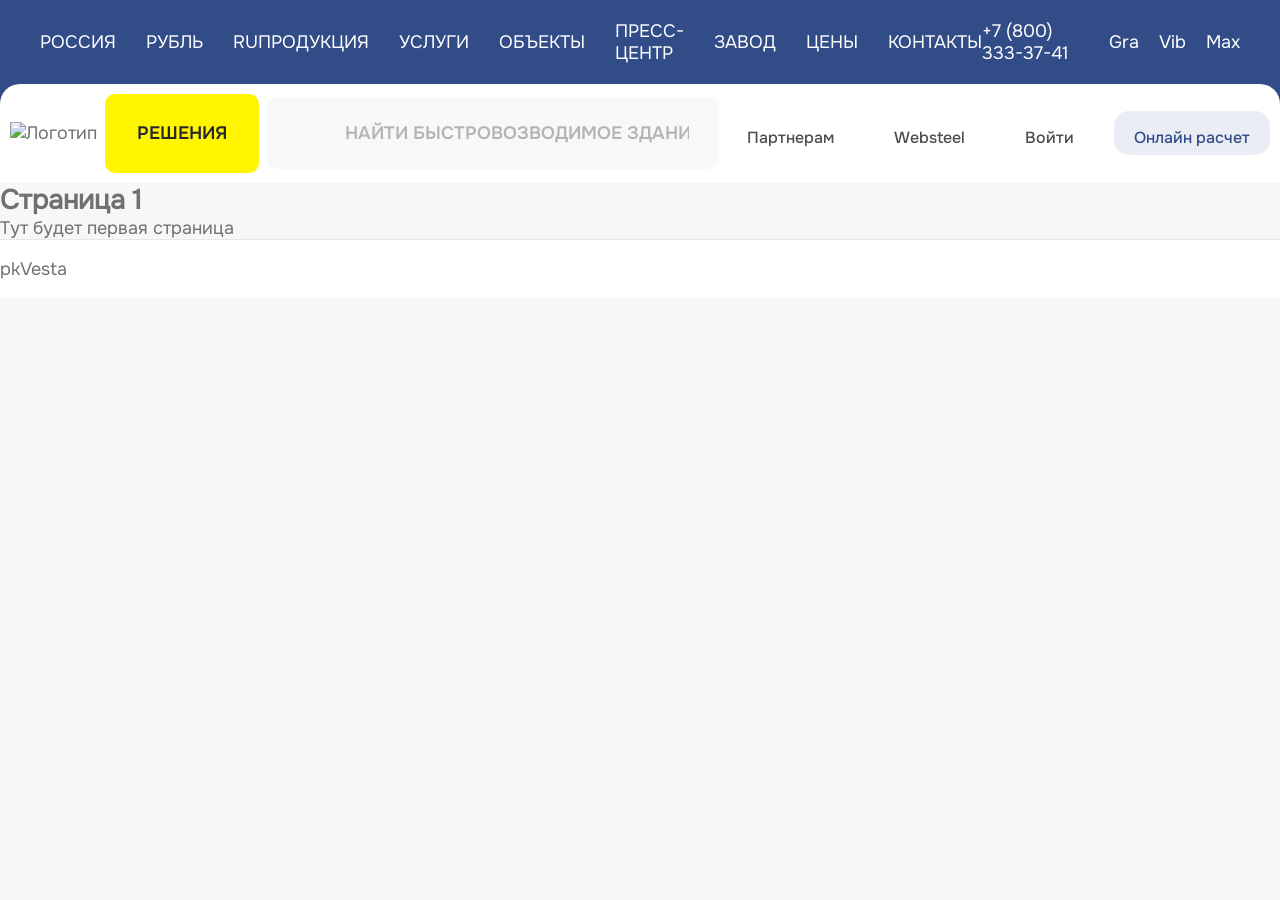
==== index.html @ f6520b66 "first commit" ====
<!doctype html>
<html lang="ru">
<head>
  <meta charset="UTF-8">
  <meta name="viewport" content="width=device-width, initial-scale=1.0">
  <meta name="description" content="SPA-приложение pkVesta">
  <title>pkVesta</title>
  <link rel="stylesheet" href="./style.css">
  <link rel="stylesheet" href="./components/header/style.css">
</head>
<body>
  <header id="app-header" class="app-header"></header>

  <main id="app-main" class="app-main" aria-live="polite"></main>

  <footer id="app-footer" class="app-footer"></footer>

  <script src="./app.js" defer></script>
</body>
</html>
---- style.css ----
html {
  scroll-behavior: smooth;
}

@font-face {
  font-family: 'Onest-Bold';
  font-weight: 700;
  src: url('./static/fonts/Onest-Bold.woff2') format('woff2');
}

@font-face {
  font-family: 'Onest-SemiBold';
  font-weight: 600;
  src: url('./static/fonts/Onest-SemiBold.woff2') format('woff2');
}

@font-face {
  font-family: 'Onest-Medium';
  font-weight: 500;
  src: url('./static/fonts/Onest-Medium.woff2') format('woff2');
}

@font-face {
  font-family: 'Onest-Regular';
  font-weight: 400;
  src: url('./static/fonts/Onest-Regular.woff2') format('woff2');
}

* {
  margin: 0;
  padding: 0;
  text-decoration: none;
  box-sizing: border-box;
}

html {
  font-family: Onest-Regular, sans-serif;
  font-weight: 400;
  color: #4D4D4DCC;
  background: #F5F8F7;
  min-width: 320px;
  font-size: 18px;
}

body {
  font-size: 1rem;
}

.container {
  margin: 0 auto;
}

ul {
  list-style: none;
}

a {
  text-decoration: none;
}

button {
  font-family: 'Onest-SemiBold', sans-serif;
  font-weight: 600;
  line-height: 126%;
  gap: 10px;
  padding: 32px 40px;
  border-radius: 20px;
  background: #324C88;
  color: #FFFFFF;
  width: 100%;
  outline: none;
  border: none;
}
---- components/header/style.css ----
.app-header {
    background: #324C88;
}

.header {
    display: flex;
    flex-direction: column;
}

.header-top {
    display: flex;
    align-items: center;
    justify-content: space-between;
    padding: 0 2.2222rem;
}

.header__location,
.nav-list {
    display: flex;
    align-items: center;
    justify-content: center;
    gap: 1.6667rem;
    color: #FFFFFF;
    text-transform: uppercase;
}

.header__location-country,
.header__location-money,
.header__location-country-code {
    padding: 1.1111rem 0;
    position: relative;
    cursor: pointer;
}

.header__location-choice-country {
    display: flex;
    align-items: center;
    margin-right: auto;
    font-family: 'Onest-Regular', sans-serif;
    font-weight: 400;
    font-size: 0.8333rem;
    line-height: 160%;
    color: #2555BD;
    text-wrap: nowrap;
}

.header__location-choice {
    position: absolute;
    top: 2.8889rem;
    left: -0.4444rem;
    display: flex;
    flex-direction: column;
    padding: 0.2222rem;
    background: #FFFFFF;
    border-radius: 0.5556rem;
    text-transform: none;
    min-width: 12.0556rem;
}

.header__location-choice-title {
    padding: 0.5556rem;
    font-family: 'Onest-Medium', sans-serif;
    font-weight: 500;
    font-size: 0.8889rem;
    line-height: 100%;
    color: #4D4D4D;
}

.header__location-choice-list {
    display: flex;
    flex-direction: column;
    gap: 0.1111rem;
}

.header__location-choice-item {
    display: flex;
    align-items: center;
    padding: 0.6667rem 0.7778rem;
    background: #F7F8FA;
    border-radius: 0.5556rem;
}

.header__location-choice-icon {
    margin-right: 0.7778rem;
}

.header__location-choice-check {
    margin-left: 0.7778rem;
}

.nav-link {
    padding: 1.1111rem 0;
}

.header__location-choice-region:not(:last-child),
.header__location-choice-contact:not(:last-child) {
    margin-bottom: 0.2778rem;
}

.header__location-choice-currency {
    display: flex;
    align-items: center;
    gap: 0.5556rem;
}

.header__location-choice-flag {
    display: flex;
    align-items: center;
    justify-content: center;
    flex-shrink: 0;
}

.header__location-choice-flag img {
    display: block;
}

.header__location-choice-code {
    flex-shrink: 0;
}

.header__location-choice-name {
    white-space: nowrap;
}

.nav-link,
.header__tel-number {
    color: #FFFFFF;
}

.nav-list__item--product,
.nav-list__item--services,
.nav-list__item--press,
.header__contacts-phone {
    padding: 1.1111rem 0;
    position: relative;
    cursor: pointer;
}

.nav-list__nested-list {
    display: flex;
    flex-direction: column;
    padding: 0.2222rem;
    gap: 0.1111rem;
    background: #FFFFFF;
    border-radius: 0.5556rem;
}

.nav-list__nested-list-item {
    padding: 0.5556rem;
    border-radius: 0.2222rem;
    background: #324C880D;
    color: #324C88;
    font-family: 'Onest-Medium', sans-serif;
    font-weight: 500;
    font-size: 0.8889rem;
    line-height: 100%;
    text-wrap: nowrap;
}

.nav-list__nested-list-link {
    display: flex;
    align-items: center;
    color: #324C88;
}

.nav-list__nested-list-icon {
    padding: 0.5556rem;
    margin-right: 0.7778rem;
    background: #FFFFFF;
    border-radius: 0.2222rem;
}

.nav-list__nested-list--product,
.nav-list__nested-list--services,
.nav-list__nested-list--press {
    position: absolute;
    top: 2.8889rem;
    left: -0.4444rem;
    text-transform: none;
}

.header__contacts {
    display: flex;
    align-items: center;
    justify-content: space-between;
    gap: 2.2222rem;
    color: #FFFFFF;
}

.header__contacts-social {
    display: flex;
    align-items: center;
    justify-content: center;
    gap: 1.1111rem;
}

.header__contacts-choice {
    position: absolute;
    top: 2.8889rem;
    left: -0.4444rem;
    display: flex;
    flex-direction: column;
    padding: 0.2222rem;
    background: #FFFFFF;
    border-radius: 0.5556rem;
    text-transform: none;
    min-width: 15.5556rem;
}

.header__contacts-choice-title {
    padding: 0.5556rem;
    font-family: 'Onest-Medium', sans-serif;
    font-weight: 500;
    font-size: 0.8889rem;
    line-height: 100%;
    color: #4D4D4D;
}

.header__contacts-choice-list {
    display: flex;
    flex-direction: column;
    gap: 0.1111rem;
}

.header__contacts-choice-item {
    display: flex;
    align-items: center;
    padding: 0.6667rem 0.7778rem;
    background: #F7F8FA;
    border-radius: 0.5556rem;
}

.header__contacts-choice-region:not(:last-child) {
    margin-bottom: 0.2778rem;
}

.header__contacts-choice-icon {
    display: flex;
    align-items: center;
    justify-content: center;
    flex-shrink: 0;
    margin-right: 0.7778rem;
}

.header__contacts-choice-icon img {
    display: block;
}

.header__contacts-choice-info {
    display: flex;
    flex-direction: column;
    gap: 0.3333rem;
}

.header__contacts-choice-phone,
.header__contacts-choice-email {
    color: #324C88;
    font-family: 'Onest-SemiBold', sans-serif;
    font-weight: 600;
    font-size: 0.7778rem;
    line-height: 126%;
}

.header__contacts-choice-description {
    color: #324C88B2;
    font-family: 'Onest-Regular', sans-serif;
    font-weight: 400;
    font-size: 0.6667rem;
    line-height: 140%;
}

.header-bottom {
    display: flex;
    align-items: center;
    justify-content: space-between;
    padding: 0.5556rem;
    background: #FFFFFF;
    border-top-left-radius: 1.1111rem;
    border-top-right-radius: 1.1111rem;
    gap: 0.4444rem;
}

.header-bottom__logo {
    display: flex;
    align-items: center;
}

.header-bottom__logo-image {
    display: block;
}

.header-bottom__solutions {
    display: flex;
    align-items: center;
}

.header-bottom__solutions-button {
    font-family: 'Onest-SemiBold', sans-serif;
    font-weight: 600;
    font-size: 1rem;
    line-height: 126%;
    gap: 0.5556rem;
    padding: 1.5556rem 1.7778rem;
    border-radius: 0.5556rem;
    background: #FFF500;
    color: #272629;
    text-transform: uppercase;
}

.header-bottom__search {
    flex: 1;
}

.header-bottom__search-input {
    padding: 1.3889rem 1.6667rem 1.3889rem 4.3333rem;
    width: 100%;
    font-family: 'Onest-SemiBold', sans-serif;
    font-weight: 600;
    font-size: 1rem;
    line-height: 100%;
    text-transform: uppercase;
    background: #324C880A;
    outline: none;
    border: none;
    border-radius: 0.5556rem;
}

.header-bottom__search-input::placeholder {
    color: #4D4D4D66;
}

.header-bottom__actions {
    display: flex;
    align-items: center;
    gap: 1.1111rem;
}

.header-bottom__action {
    display: flex;
    flex-direction: column;
    align-items: center;
    border-radius: 0.8333rem;
    padding: 0.5rem 1.1111rem;
    gap: 0.5556rem;
}

.header-bottom__action-icon {
    display: block;
}

.header-bottom__action-text {
    display: block;
    font-family: 'Onest-Medium', sans-serif;
    font-weight: 500;
    font-size: 0.8889rem;
    line-height: 100%;
    color: #4D4D4D;
}

.header-bottom__action-calculation {
    background: #324C881A;
    color: #324C88;
}

.header-bottom__action-calculation .header-bottom__action-text {
    color: #324C88;
}

.header__location-choice,
.nav-list__nested-list,
.header__contacts-choice {
    display: none;
}

.header__location-country:hover > .header__location-choice,
.header__location-money:hover > .header__location-choice,
.header__location-country-code:hover > .header__location-choice,
.nav-list__item--product:hover > .nav-list__nested-list--product,
.nav-list__item--services:hover > .nav-list__nested-list--services,
.nav-list__item--press:hover > .nav-list__nested-list--press,
.header__contacts-phone:hover > .header__contacts-choice {
    display: flex;
}
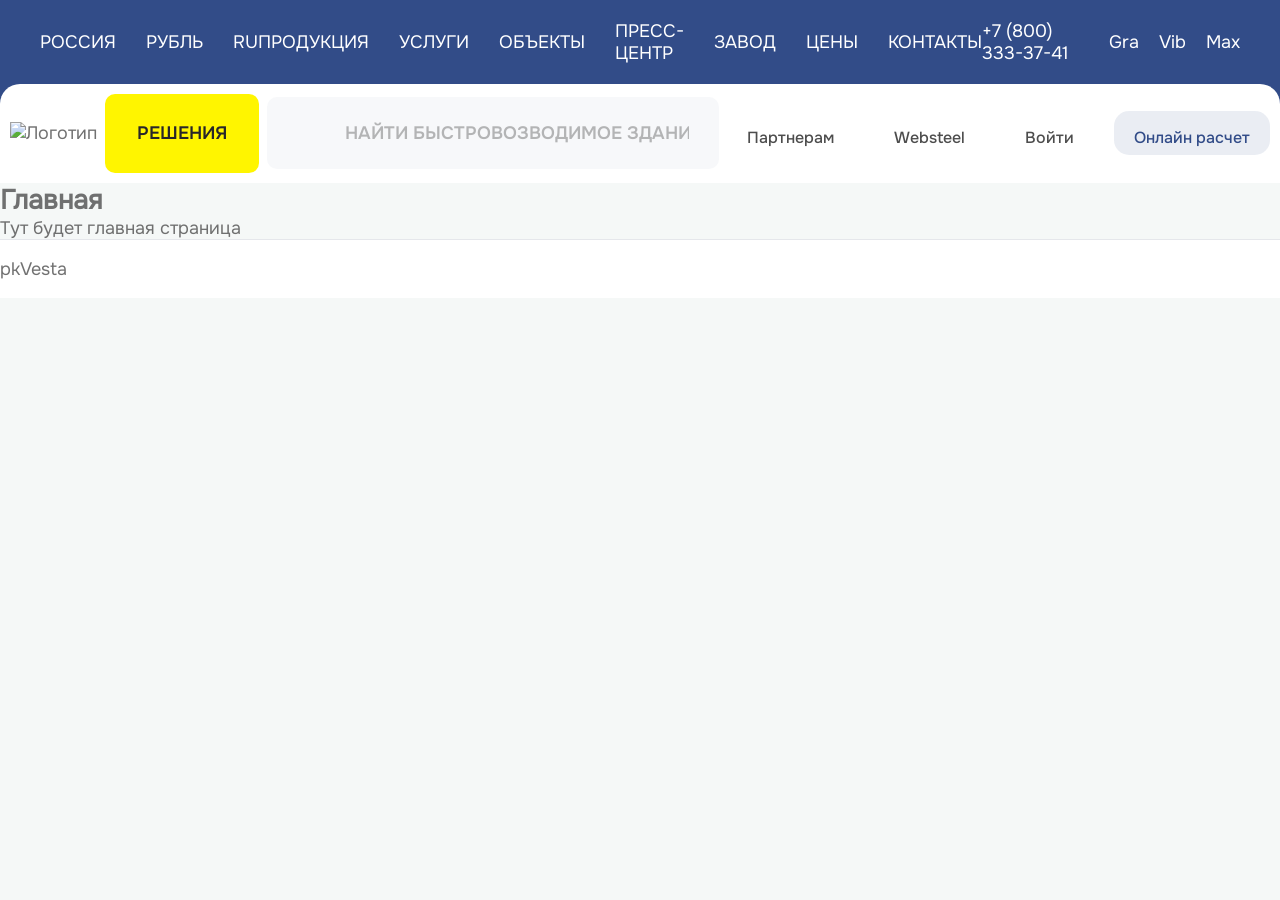
==== commit 18e006c4: "refactor: organize project structure" ====
--- a/index.html
+++ b/index.html
@@ -5,8 +5,7 @@
   <meta name="viewport" content="width=device-width, initial-scale=1.0">
   <meta name="description" content="SPA-приложение pkVesta">
   <title>pkVesta</title>
-  <link rel="stylesheet" href="./style.css">
-  <link rel="stylesheet" href="./components/header/style.css">
+  <link rel="stylesheet" href="./styles/main.css">
 </head>
 <body>
   <header id="app-header" class="app-header"></header>
--- a/styles/main.css
+++ b/styles/main.css
@@ -0,0 +1,73 @@
+html {
+  scroll-behavior: smooth;
+}
+
+@font-face {
+  font-family: 'Onest-Bold';
+  font-weight: 700;
+  src: url('../assets/fonts/Onest-Bold.woff2') format('woff2');
+}
+
+@font-face {
+  font-family: 'Onest-SemiBold';
+  font-weight: 600;
+  src: url('../assets/fonts/Onest-SemiBold.woff2') format('woff2');
+}
+
+@font-face {
+  font-family: 'Onest-Medium';
+  font-weight: 500;
+  src: url('../assets/fonts/Onest-Medium.woff2') format('woff2');
+}
+
+@font-face {
+  font-family: 'Onest-Regular';
+  font-weight: 400;
+  src: url('../assets/fonts/Onest-Regular.woff2') format('woff2');
+}
+
+* {
+  margin: 0;
+  padding: 0;
+  text-decoration: none;
+  box-sizing: border-box;
+}
+
+html {
+  font-family: Onest-Regular, sans-serif;
+  font-weight: 400;
+  color: #4D4D4DCC;
+  background: #F5F8F7;
+  min-width: 320px;
+  font-size: 18px;
+}
+
+body {
+  font-size: 1rem;
+}
+
+.container {
+  margin: 0 auto;
+}
+
+ul {
+  list-style: none;
+}
+
+a {
+  text-decoration: none;
+}
+
+button {
+  font-family: 'Onest-SemiBold', sans-serif;
+  font-weight: 600;
+  line-height: 126%;
+  gap: 10px;
+  padding: 32px 40px;
+  border-radius: 20px;
+  background: #324C88;
+  color: #FFFFFF;
+  width: 100%;
+  outline: none;
+  border: none;
+}
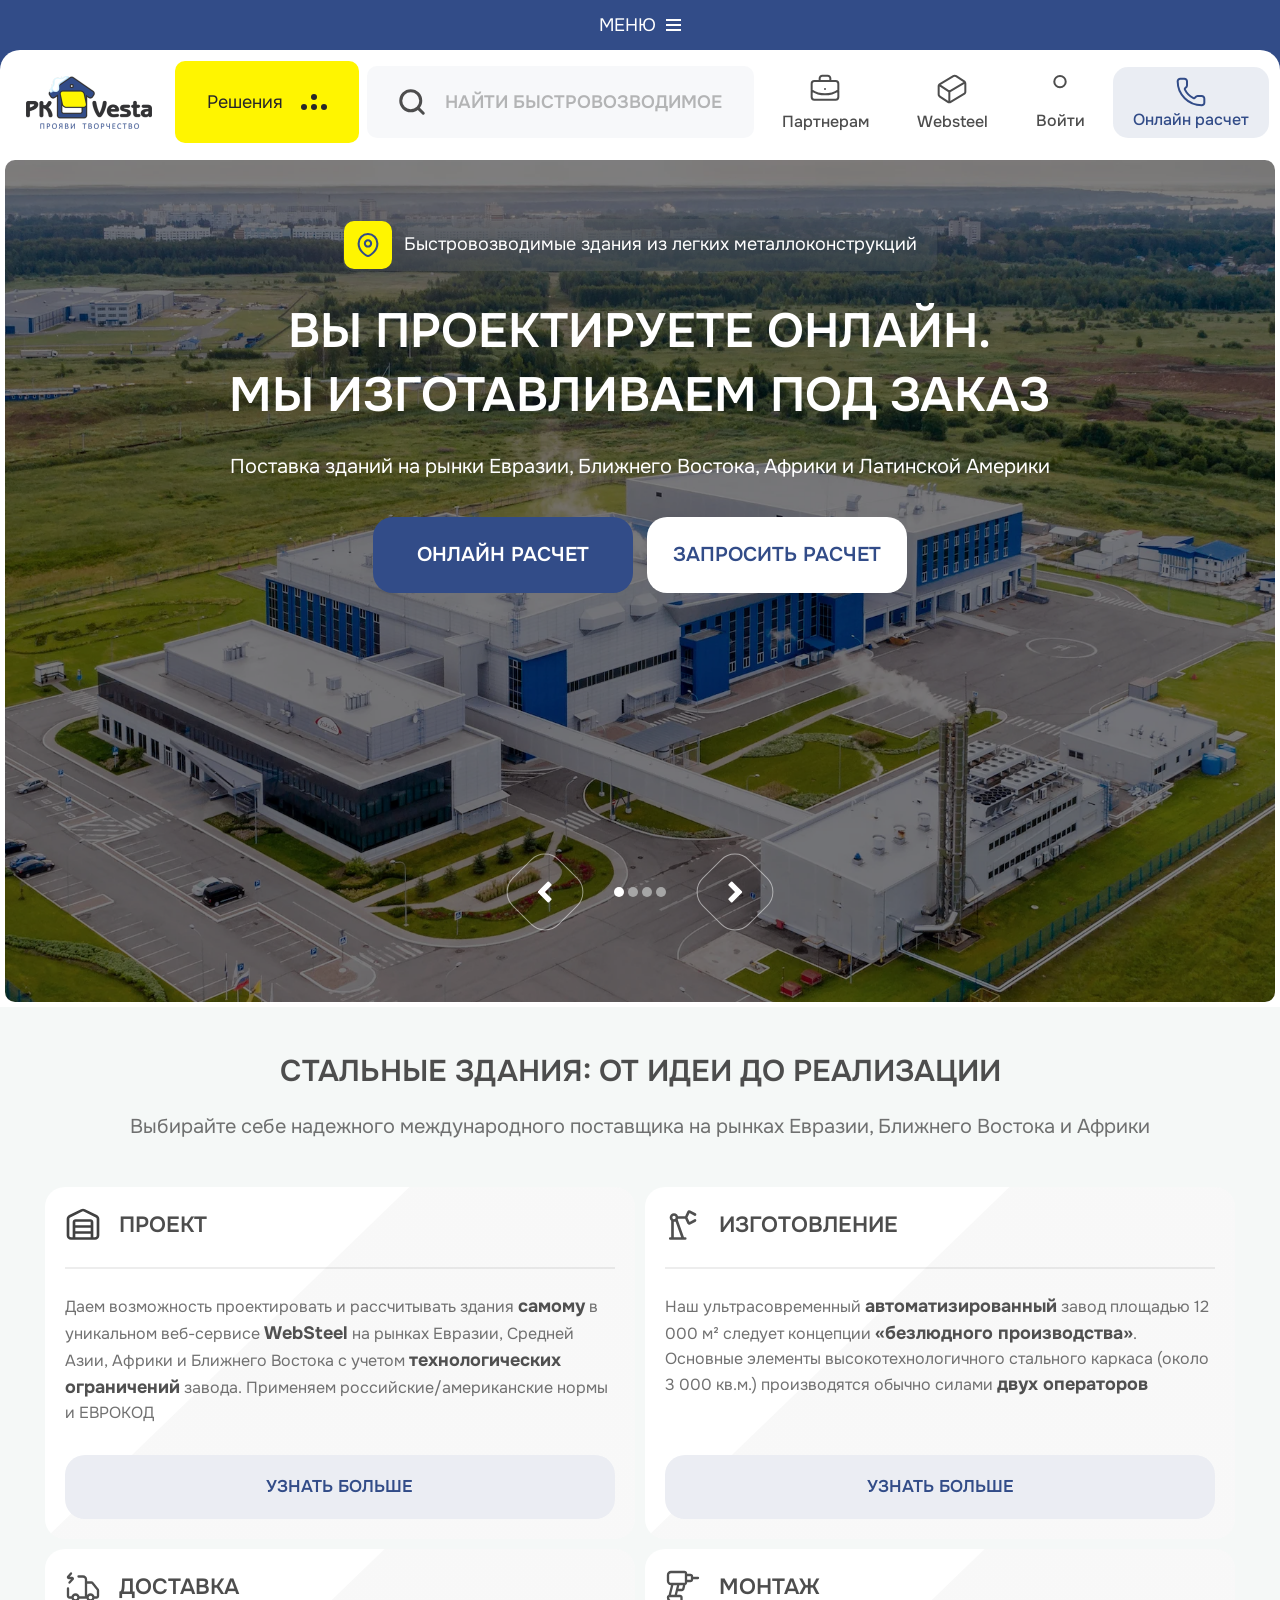
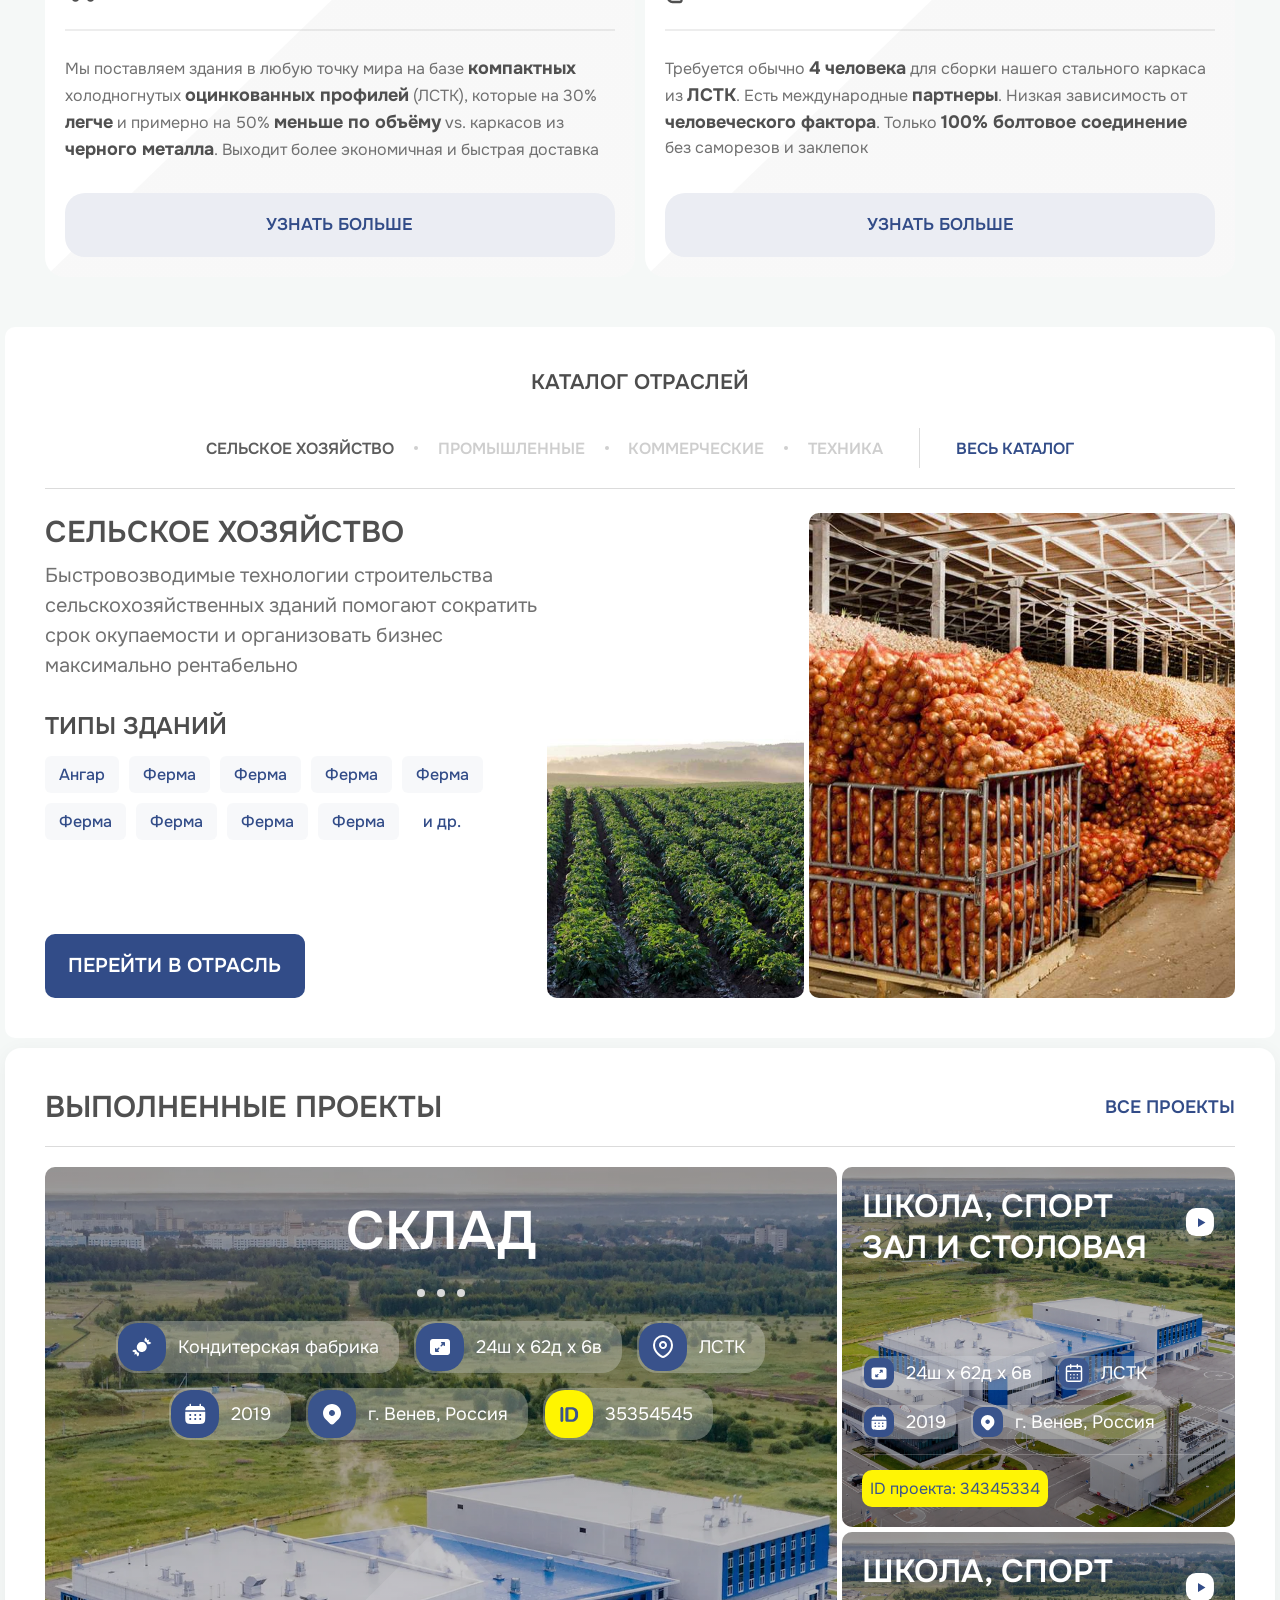
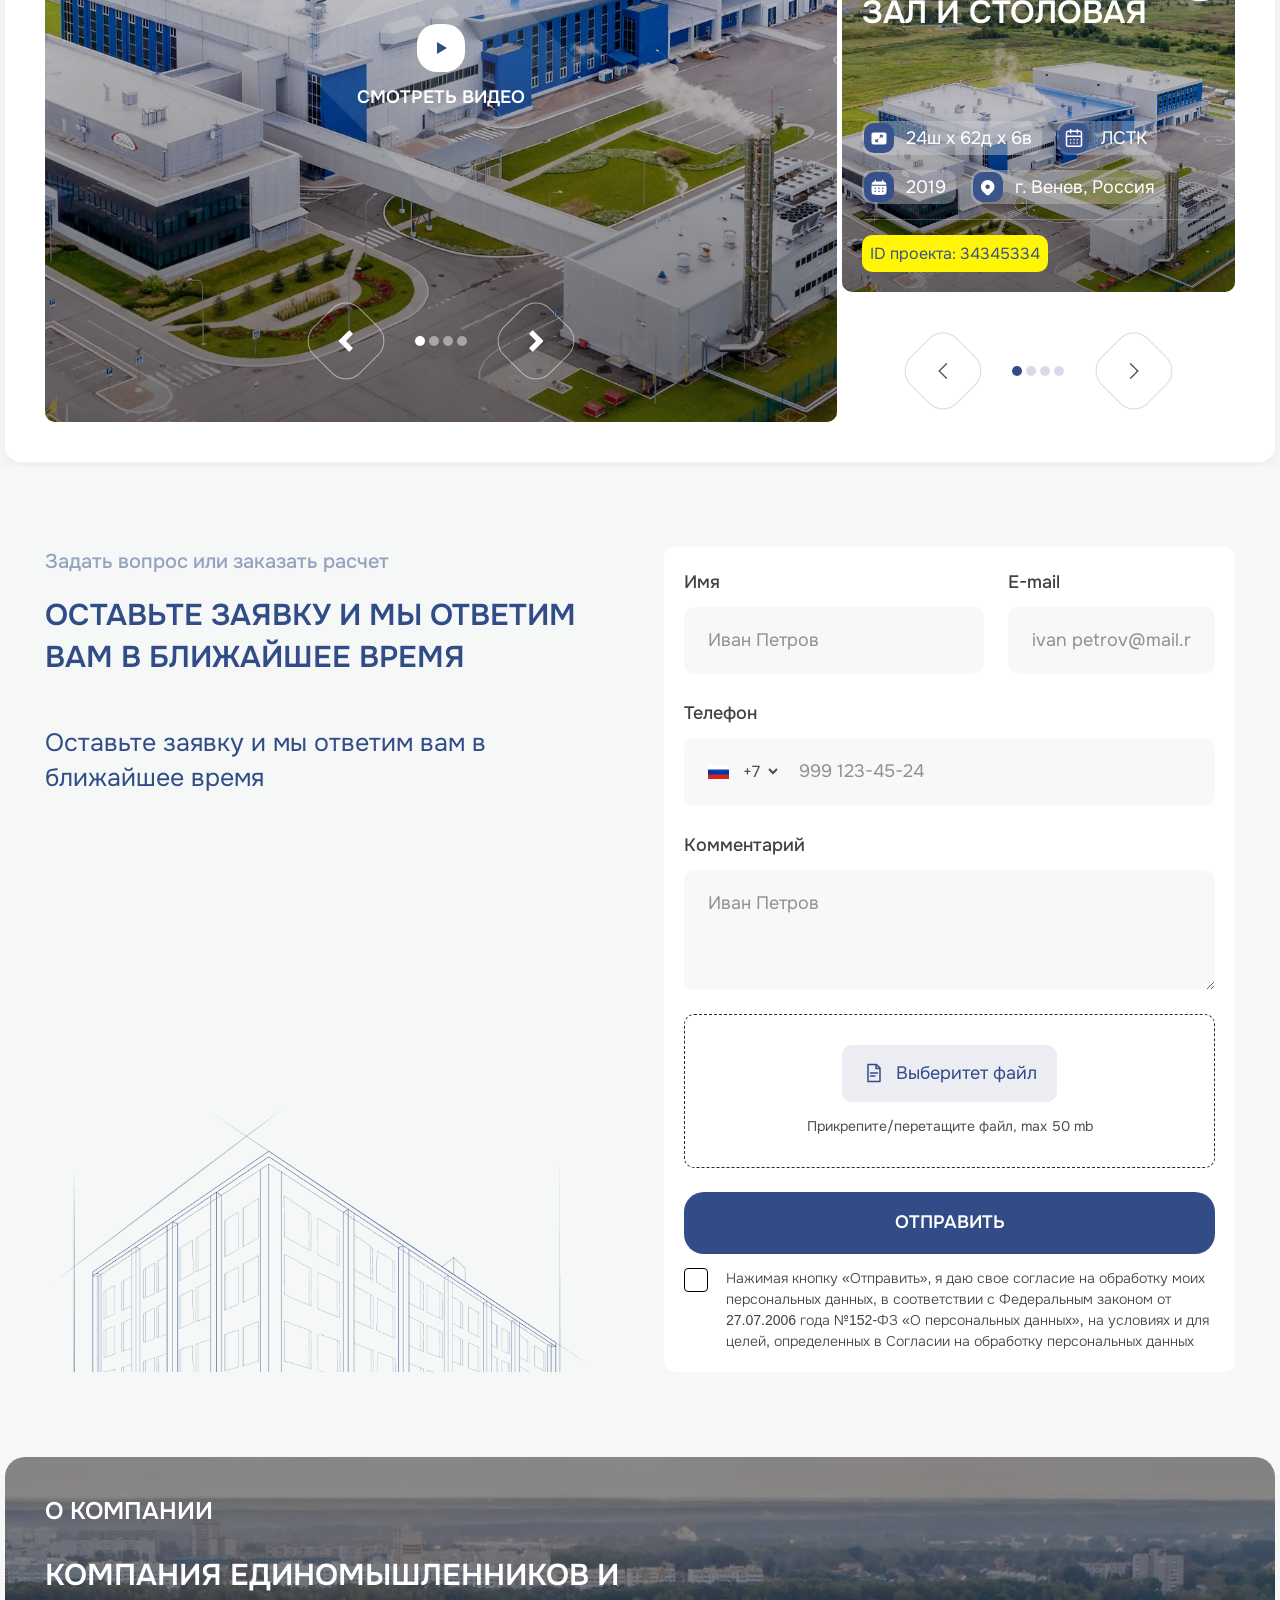
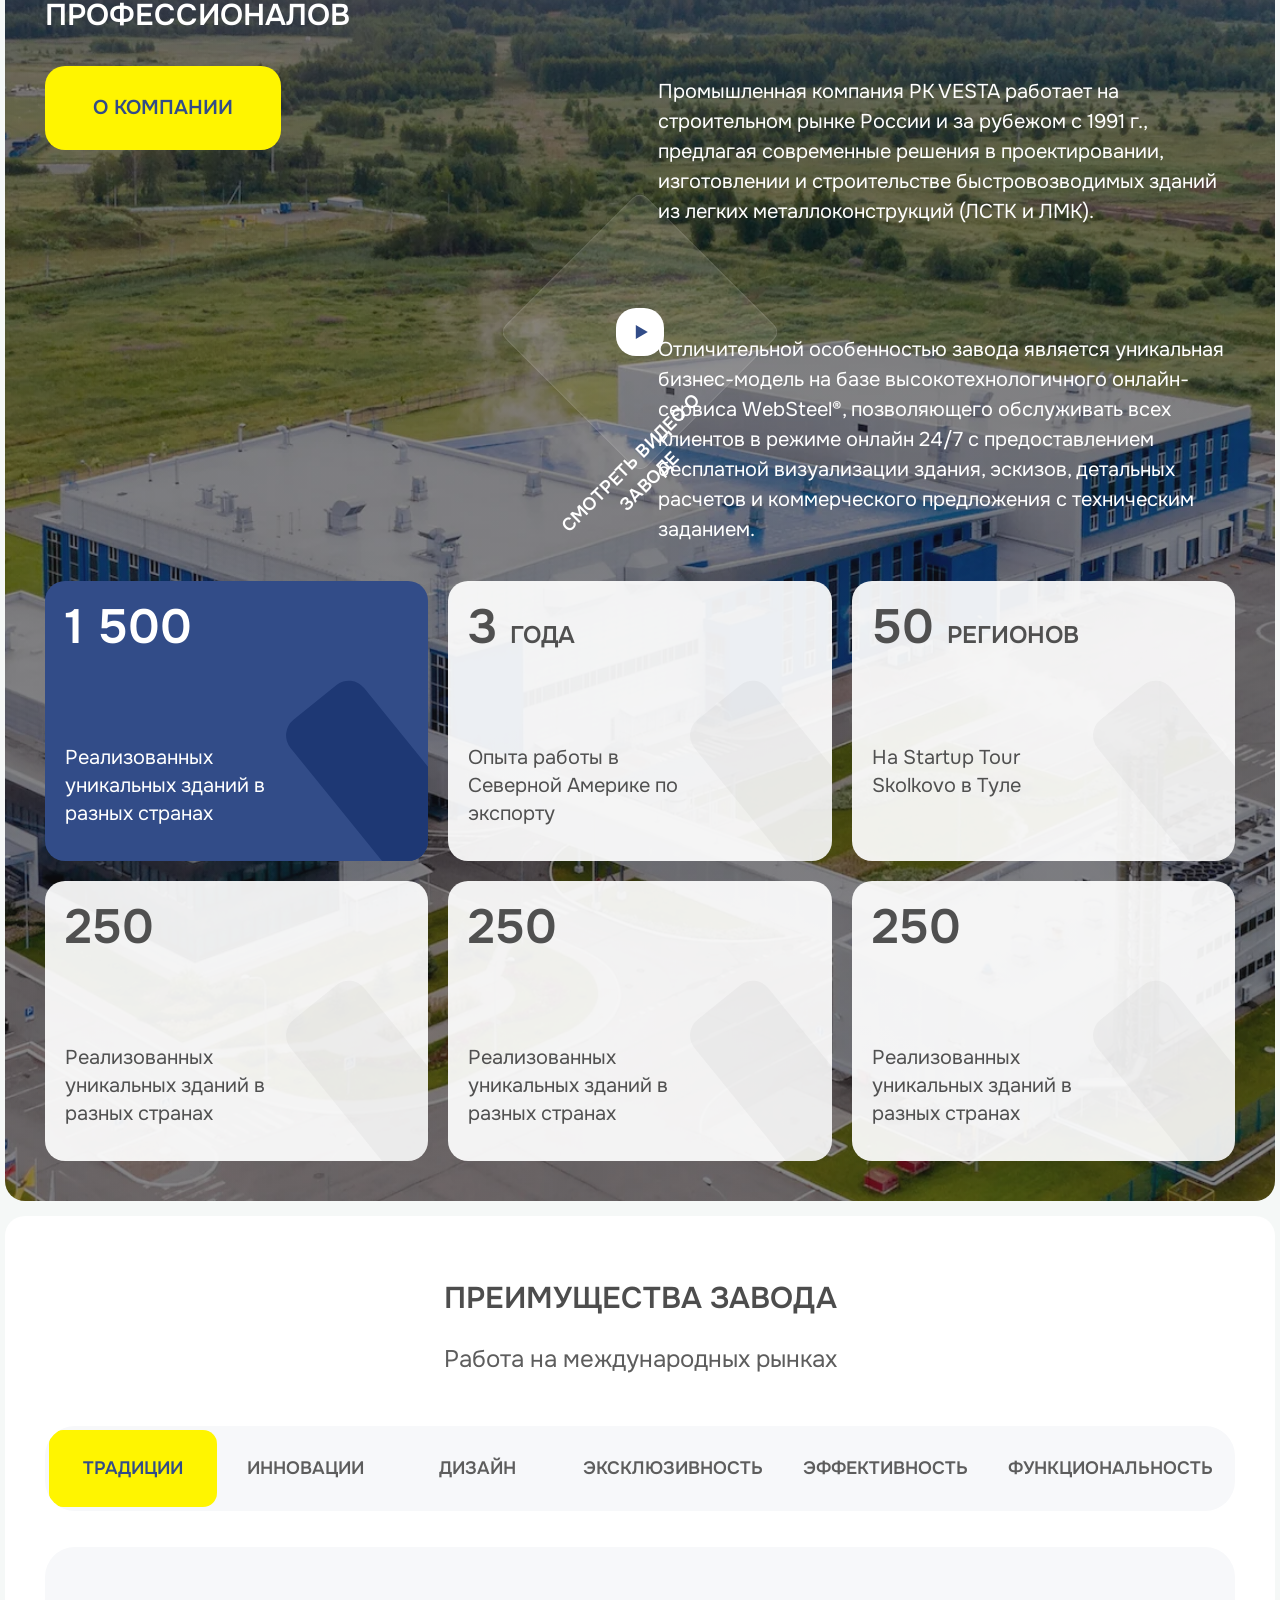
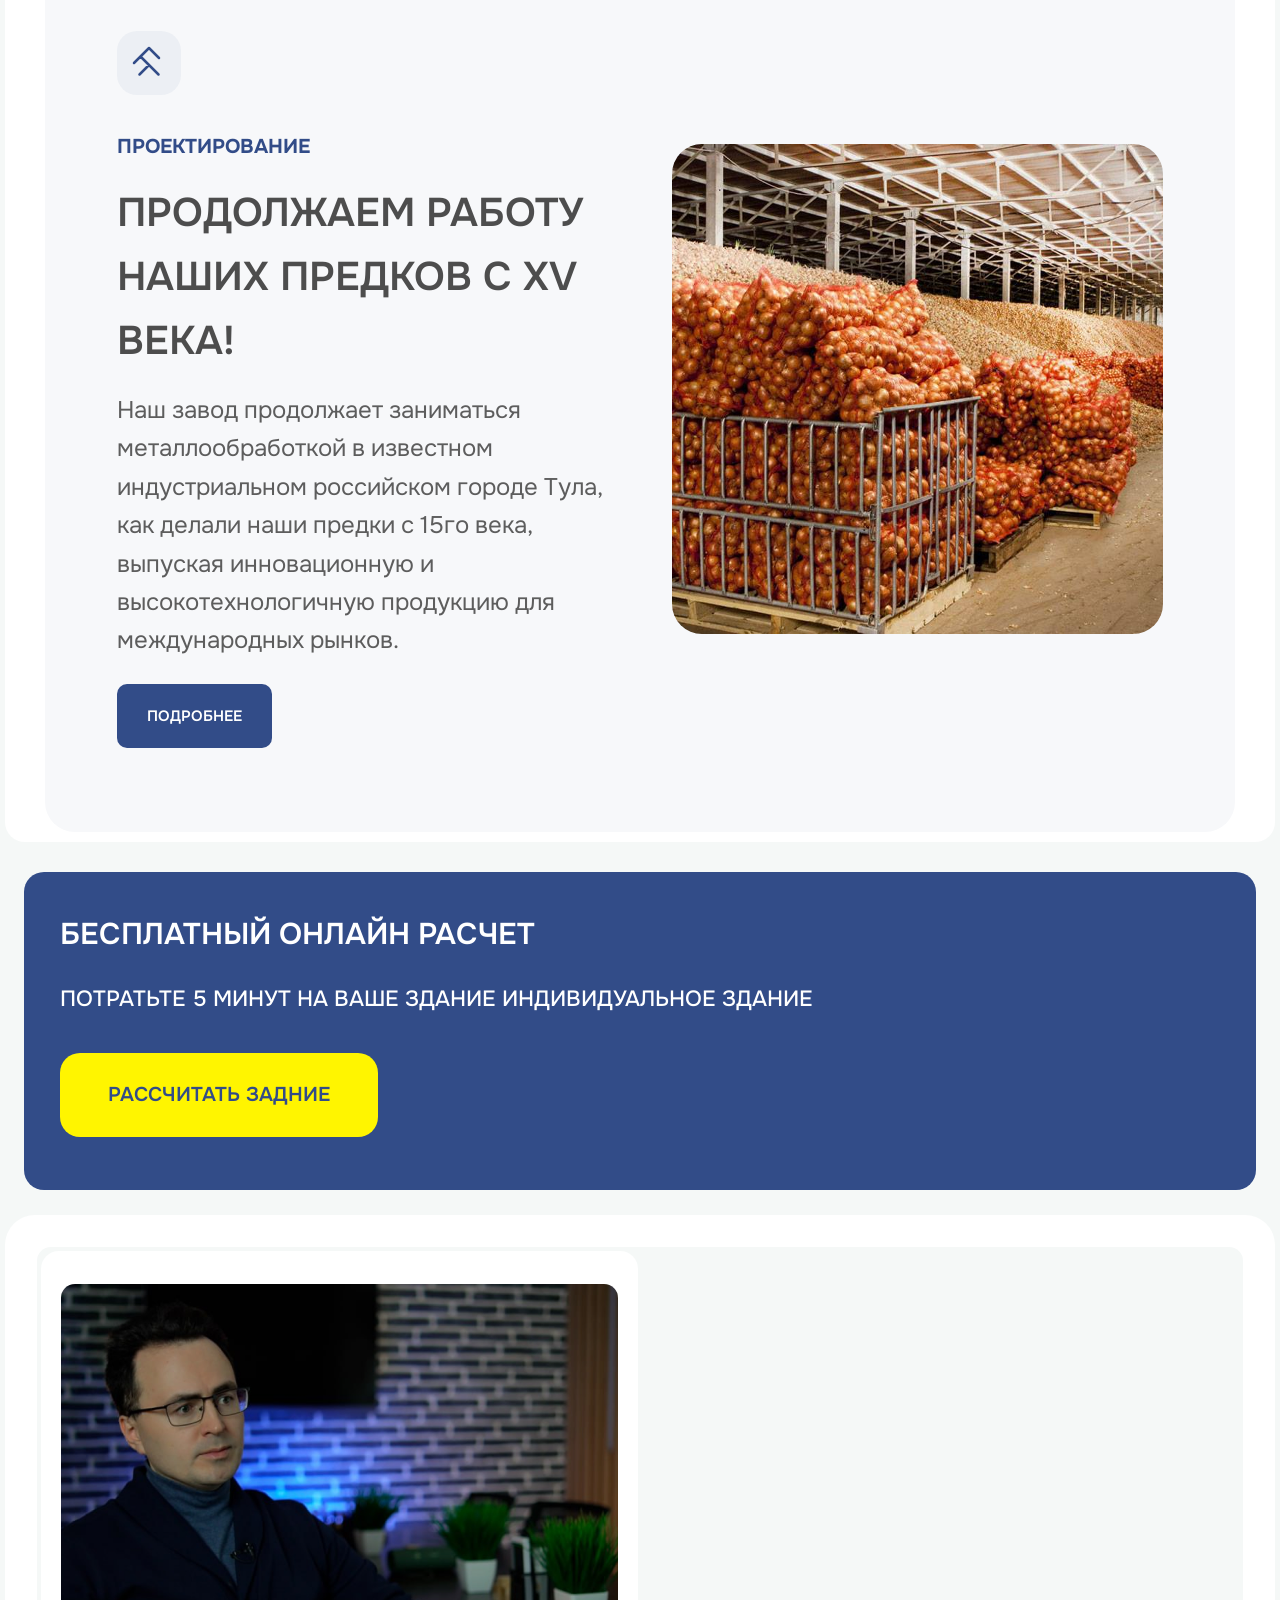
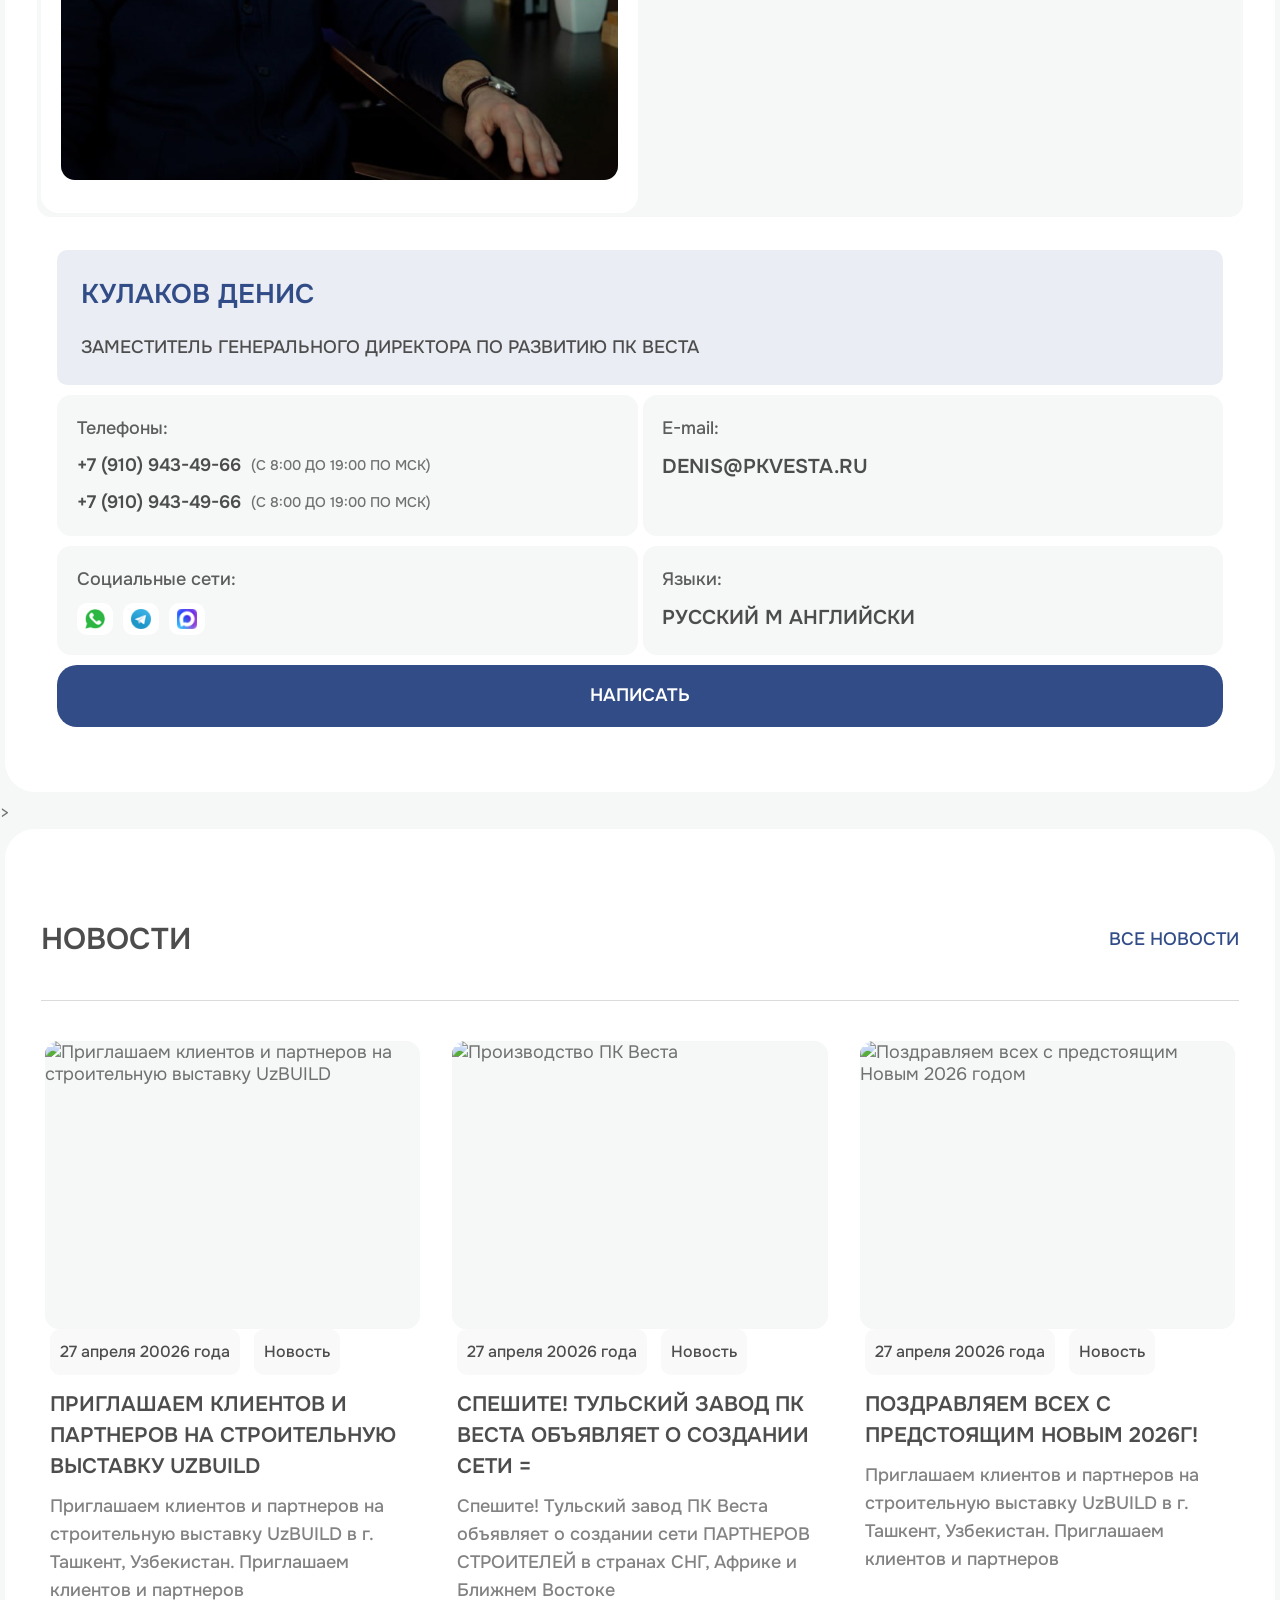
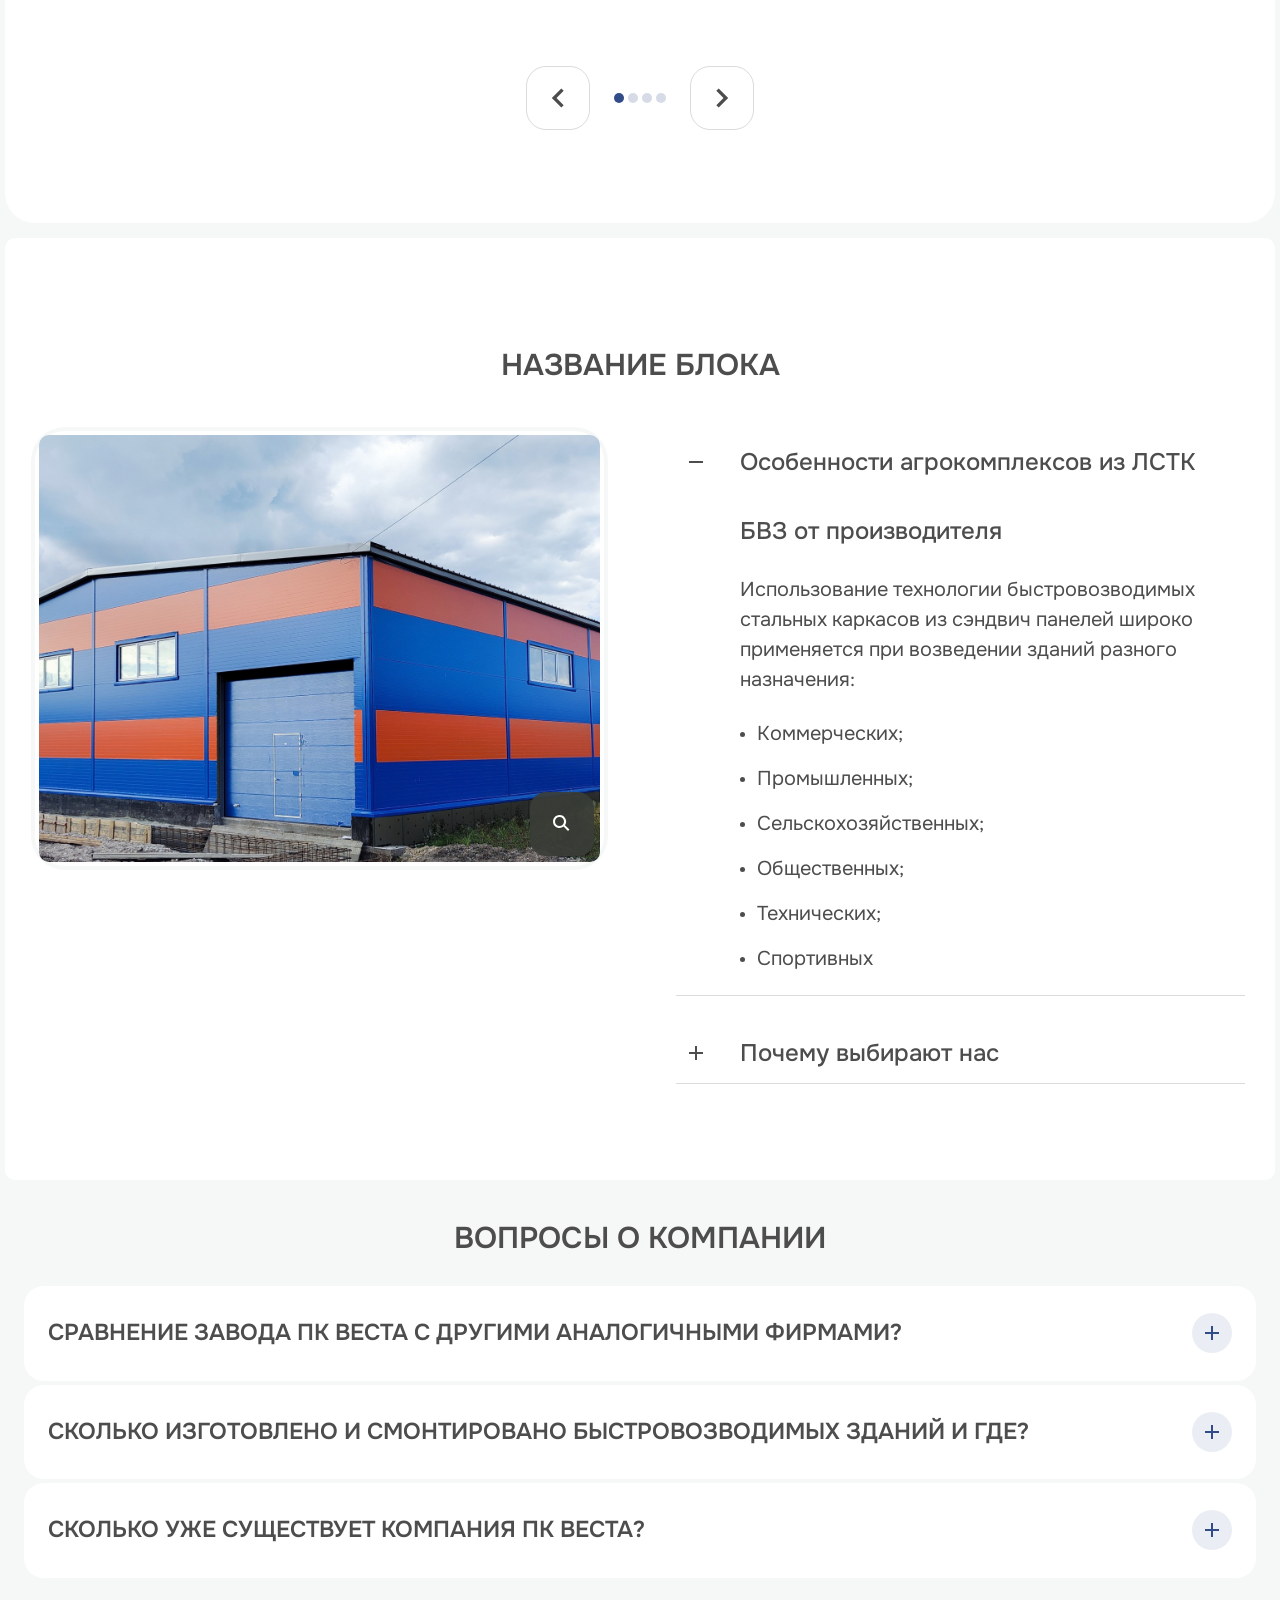
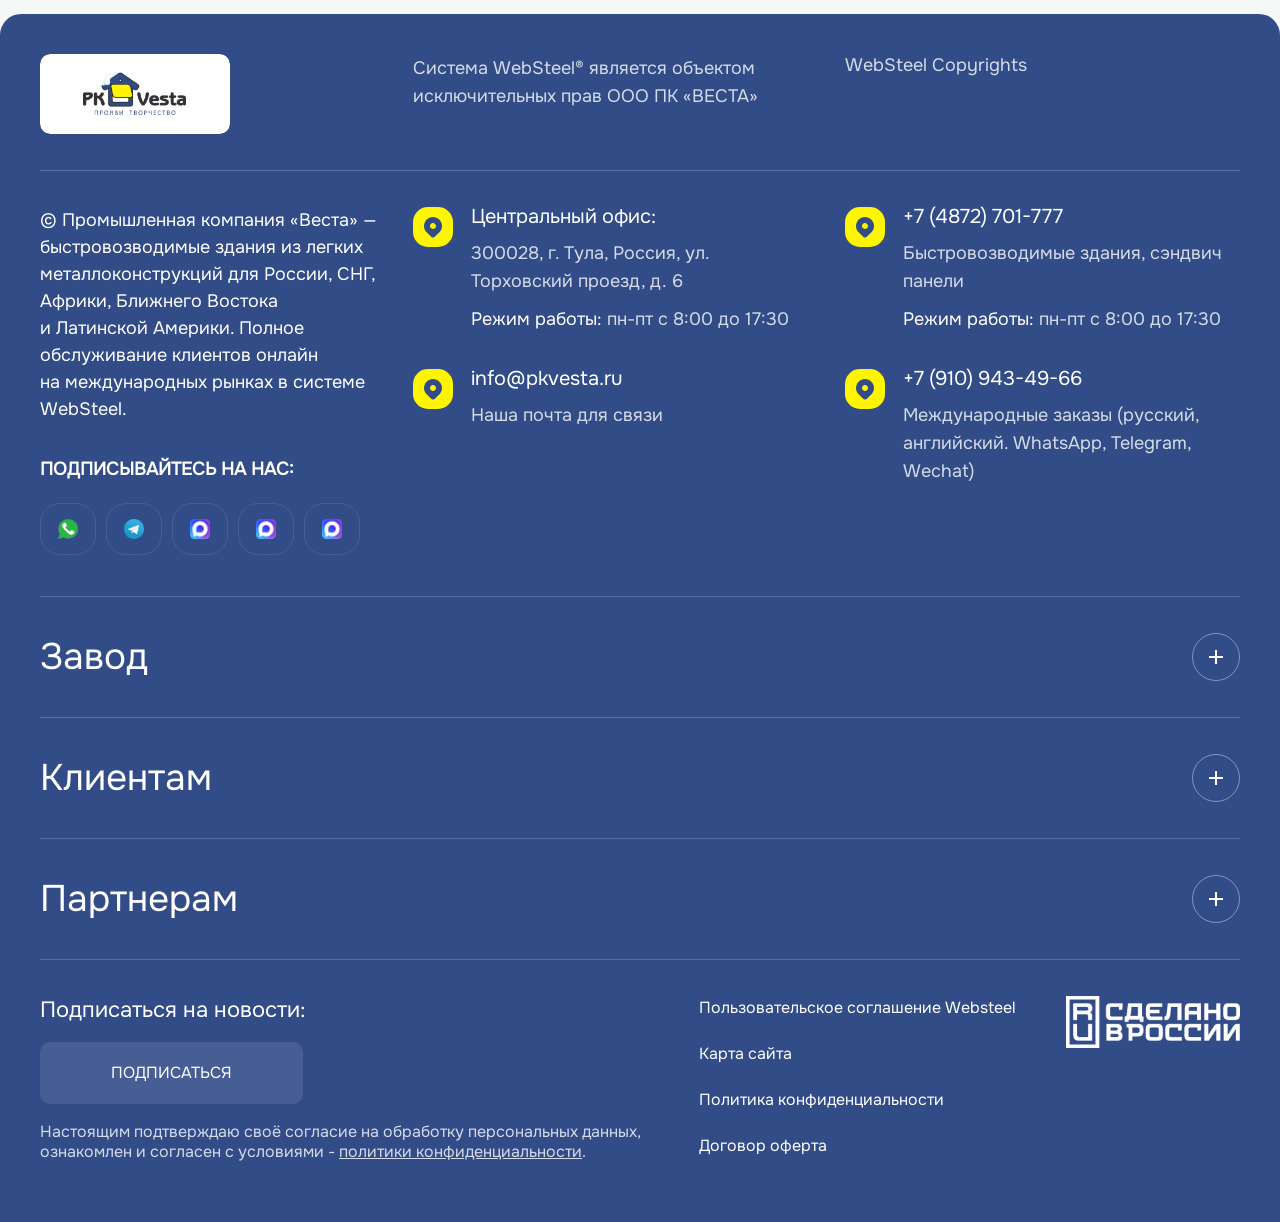
==== commit 82ac172e: "feat: create new project" ====
--- a/index.html
+++ b/index.html
@@ -6,14 +6,15 @@
   <meta name="description" content="SPA-приложение pkVesta">
   <title>pkVesta</title>
   <link rel="stylesheet" href="./styles/main.css">
+  <link rel="stylesheet" href="/components/layout/header/header.css">
 </head>
 <body>
-  <header id="app-header" class="app-header"></header>
+<header id="app-header" class="app-header"></header>
 
-  <main id="app-main" class="app-main" aria-live="polite"></main>
+<main id="app-main" class="app-main" aria-live="polite"></main>
 
-  <footer id="app-footer" class="app-footer"></footer>
+<footer id="app-footer" class="app-footer"></footer>
 
-  <script src="./app.js" defer></script>
+<script src="./app.js" defer></script>
 </body>
 </html>
--- a/styles/main.css
+++ b/styles/main.css
@@ -1,29 +1,57 @@
-html {
-  scroll-behavior: smooth;
-}
-
 @font-face {
   font-family: 'Onest-Bold';
   font-weight: 700;
-  src: url('../assets/fonts/Onest-Bold.woff2') format('woff2');
+  src: url('../static/fonts/Onest-Bold.woff2') format('woff2');
+  font-style: normal;
+  font-display: swap;
 }
 
 @font-face {
   font-family: 'Onest-SemiBold';
   font-weight: 600;
-  src: url('../assets/fonts/Onest-SemiBold.woff2') format('woff2');
+  src: url('../static/fonts/Onest-SemiBold.woff2') format('woff2');
+  font-style: normal;
+  font-display: swap;
 }
 
 @font-face {
   font-family: 'Onest-Medium';
   font-weight: 500;
-  src: url('../assets/fonts/Onest-Medium.woff2') format('woff2');
+  src: url('../static/fonts/Onest-Medium.woff2') format('woff2');
+  font-style: normal;
+  font-display: swap;
 }
 
 @font-face {
   font-family: 'Onest-Regular';
   font-weight: 400;
-  src: url('../assets/fonts/Onest-Regular.woff2') format('woff2');
+  src: url('../static/fonts/Onest-Regular.woff2') format('woff2');
+  font-style: normal;
+  font-display: swap;
+}
+
+@font-face {
+  font-family: 'Onest-Light';
+  font-weight: 300;
+  src: url('../static/fonts/Onest-Light.woff2') format('woff2');
+  font-style: normal;
+  font-display: swap;
+}
+
+@font-face {
+  font-family: 'Lato-Regular';
+  font-weight: 400;
+  src: url('../static/fonts/Lato-Regular.woff2') format('woff2');
+  font-style: normal;
+  font-display: swap;
+}
+
+@font-face {
+  font-family: 'Inter-Regular';
+  font-weight: 400;
+  src: url('../static/fonts/Inter-Regular.woff2') format('woff2');
+  font-style: normal;
+  font-display: swap;
 }
 
 * {
@@ -34,6 +62,7 @@
 }
 
 html {
+  scroll-behavior: smooth;
   font-family: Onest-Regular, sans-serif;
   font-weight: 400;
   color: #4D4D4DCC;
@@ -56,18 +85,129 @@
 
 a {
   text-decoration: none;
+  cursor: pointer;
+  color: inherit;
+}
+
+img {
+  width: 100%;
+}
+
+.white-text {
+  color: #ffffff;
+}
+
+.flex-center {
+  display: flex;
+  align-items: center;
+  justify-content: center;
 }
 
 button {
+  margin: 0;
+  border: 0;
+  font: inherit;
+  color: inherit;
+  background: none;
+  cursor: pointer;
+}
+
+.btn {
+  display: flex;
+  align-items: center;
+  justify-content: center;
+  padding: 1.5556rem 2.6667rem;
   font-family: 'Onest-SemiBold', sans-serif;
+  font-size: 1.1111rem;
   font-weight: 600;
-  line-height: 126%;
-  gap: 10px;
-  padding: 32px 40px;
-  border-radius: 20px;
+  line-height: 1.5556rem;
+  text-transform: uppercase;
+  border-radius: 1.1111rem;
+  transition: color 0.1s ease, background-color 0.1s ease;
+}
+
+.btn:focus-visible {
+  outline: 0.1111rem solid #324C88;
+  outline-offset: 0.2222rem;
+}
+
+.main-btn {
+  color: #FFFFFF;
   background: #324C88;
-  color: #FFFFFF;
-  width: 100%;
-  outline: none;
-  border: none;
-}
+}
+
+.main-btn:hover {
+  background: #324C88CC;
+}
+
+.main-btn:active {
+  background: #28427E;
+}
+
+.main-btn:disabled {
+  color: #28427E33;
+  background: #28427E33;
+  cursor: not-allowed;
+}
+
+.secondary-btn {
+  color: #324C88;
+  background: #FFF500;
+}
+
+.secondary-btn:hover {
+  color: #324C88CC;
+  background: #FFF500CC;
+}
+
+.secondary-btn:active {
+  color: #28427E;
+  background: #F5EB0A;
+}
+
+.secondary-btn:disabled {
+  color: #324C8833;
+  background: #F5EB0A33;
+  cursor: not-allowed;
+}
+
+.tertiary-btn {
+  color: #324C88;
+  background: #FFFFFF;
+}
+
+.tertiary-btn:hover {
+  color: #324C88CC;
+  background: #FFFFFF;
+}
+
+.tertiary-btn:active {
+  color: #28427E;
+  background: #FFFFFF;
+}
+
+.tertiary-btn:disabled {
+  color: #28427E33;
+  background: #FFFFFF33;
+  cursor: not-allowed;
+}
+
+h2 {
+  margin: 0;
+  font-family: 'Onest-SemiBold', sans-serif;
+  font-size: 2.6667rem;
+  font-weight: 600;
+  text-transform: uppercase;
+}
+
+@media screen and (max-width: 1300px) {
+  h2 {
+    font-size: 1.6667rem;
+  }
+}
+
+@media screen and (max-width: 480px) {
+  h2 {
+    font-size: 1.1111rem;
+  }
+}
--- a/components/layout/header/header.css
+++ b/components/layout/header/header.css
@@ -0,0 +1,566 @@
+.app-header {
+    background: #324C88;
+}
+
+.header-top {
+    display: flex;
+    align-items: center;
+    justify-content: space-between;
+    padding: 0 2.2222rem;
+    font-family: 'Onest-SemiBold', sans-serif;
+    font-weight: 600;
+    font-size: 0.8889rem;
+}
+
+.header__location,
+.nav-list {
+    gap: 1.6667rem;
+    color: #FFFFFF;
+    text-transform: uppercase;
+}
+
+.header__location-country,
+.header__location-money,
+.header__location-country-code {
+    padding: 1.1111rem 0;
+    position: relative;
+    cursor: pointer;
+    display: flex;
+    align-items: center;
+    gap: 0.5556rem;
+}
+
+.header__location-choice-country {
+    display: flex;
+    align-items: center;
+    margin-right: auto;
+    font-family: 'Onest-Regular', sans-serif;
+    font-weight: 400;
+    font-size: 0.8333rem;
+    line-height: 160%;
+    color: #2555BD;
+    text-wrap: nowrap;
+}
+
+.header__location-choice,
+.header__contacts-choice {
+    position: absolute;
+    top: 3rem;
+    left: -0.4444rem;
+    display: flex;
+    flex-direction: column;
+    padding: 0.2222rem;
+    background: #FFFFFF;
+    border-radius: 0.5556rem;
+    text-transform: none;
+    min-width: 12.0556rem;
+    width: max-content;
+    z-index: 2;
+}
+
+.header__location-choice-title {
+    padding: 0.5556rem;
+    font-family: 'Onest-Medium', sans-serif;
+    font-weight: 500;
+    font-size: 0.8889rem;
+    line-height: 100%;
+    color: #4D4D4D;
+}
+
+.header__location-choice-list {
+    display: flex;
+    flex-direction: column;
+    gap: 0.1111rem;
+}
+
+.header__location-choice-item {
+    display: flex;
+    align-items: center;
+    padding: 0.6667rem 0.7778rem;
+    background: #F7F8FA;
+    border-radius: 0.5556rem;
+}
+
+.header__location-choice-icon {
+    margin-right: 0.7778rem;
+}
+
+.nav-link {
+    padding: 1.1111rem 0;
+}
+
+.header__location-choice-region:not(:last-child),
+.header__location-choice-contact:not(:last-child) {
+    margin-bottom: 0.2778rem;
+}
+
+.header__location-choice-currency {
+    display: flex;
+    align-items: center;
+    gap: 0.5556rem;
+}
+
+.header__location-choice-flag {
+    flex-shrink: 0;
+}
+
+.header__location-choice-flag img {
+    display: block;
+}
+
+.header__location-choice-code {
+    flex-shrink: 0;
+}
+
+.header__location-choice-name {
+    white-space: nowrap;
+}
+
+.nav-link,
+.header__tel-number {
+    color: #FFFFFF;
+    text-decoration: none;
+}
+
+.nav-list__item--product,
+.nav-list__item--services,
+.nav-list__item--objects,
+.nav-list__item--press,
+.nav-list__item--factory,
+.nav-list__item--prices,
+.nav-list__item--contacts,
+.header__contacts-phone {
+    display: flex;
+    align-items: center;
+    gap: 0.5556rem;
+    position: relative;
+    cursor: pointer;
+}
+
+.nav-list__nested-list {
+    display: flex;
+    flex-direction: column;
+    padding: 0.2222rem;
+    gap: 0.1111rem;
+    background: #FFFFFF;
+    border-radius: 0.5556rem;
+}
+
+.nav-list__nested-list-item {
+    padding: 0.5556rem;
+    border-radius: 0.2222rem;
+    background: #324C880D;
+    color: #324C88;
+    font-family: 'Onest-Medium', sans-serif;
+    font-weight: 500;
+    font-size: 0.8889rem;
+    line-height: 100%;
+    text-wrap: nowrap;
+}
+
+.nav-list__nested-list-link {
+    display: flex;
+    align-items: center;
+    color: #324C88;
+}
+
+.nav-list__nested-list-icon,
+.header__contacts-choice-icon {
+    padding: 0.5556rem;
+    margin-right: 0.7778rem;
+    background: #FFFFFF;
+    border-radius: 0.2222rem;
+}
+
+.nav-list__nested-list--product,
+.nav-list__nested-list--services,
+.nav-list__nested-list--press {
+    position: absolute;
+    top: 3rem;
+    left: -0.4444rem;
+    text-transform: none;
+    z-index: 2;
+}
+
+.header__contacts {
+    display: flex;
+    align-items: center;
+    justify-content: space-between;
+    gap: 2.2222rem;
+    color: #FFFFFF;
+}
+
+.header__contacts-phone {
+    padding: 1.1111rem 0;
+}
+
+.header__contacts-social {
+    gap: 1.1111rem;
+}
+
+.header__contacts-choice {
+    position: absolute;
+    top: 3rem;
+    left: -0.4444rem;
+    display: flex;
+    flex-direction: column;
+    padding: 0.2222rem;
+    background: #FFFFFF;
+    border-radius: 0.5556rem;
+    text-transform: none;
+    min-width: 15.5556rem;
+    z-index: 2;
+}
+
+.header__contacts-choice-title {
+    padding: 0.5556rem;
+    font-family: 'Onest-Medium', sans-serif;
+    font-weight: 500;
+    font-size: 0.8889rem;
+    line-height: 100%;
+    color: #4D4D4D;
+}
+
+.header__contacts-choice-list {
+    display: flex;
+    flex-direction: column;
+    gap: 0.1111rem;
+}
+
+.header__contacts-choice-item {
+    display: flex;
+    align-items: flex-start;
+    padding: 0.6667rem 0.7778rem;
+    background: #F7F8FA;
+    border-radius: 0.5556rem;
+}
+
+.header__contacts-choice-icon {
+    padding: 0.25rem;
+}
+
+.header__contacts-choice-region:not(:last-child) {
+    margin-bottom: 0.2778rem;
+}
+
+.header__contacts-choice-info {
+    display: flex;
+    flex-direction: column;
+    gap: 0.3333rem;
+}
+
+.header__contacts-choice-phone,
+.header__contacts-choice-email {
+    color: #324C88;
+    text-decoration: none;
+    font-family: 'Onest-SemiBold', sans-serif;
+    font-weight: 600;
+    font-size: 0.7778rem;
+    line-height: 126%;
+}
+
+.header__contacts-choice-description {
+    color: #324C88B2;
+    font-family: 'Onest-Regular', sans-serif;
+    font-weight: 400;
+    font-size: 0.6667rem;
+    line-height: 140%;
+}
+
+.header-burger {
+    text-transform: uppercase;
+    padding: 0.7778rem 0;
+    gap: 0.5556rem;
+    display: none;
+
+}
+
+.burger {
+    display: flex;
+    flex-direction: column;
+    gap: 0.1667rem
+}
+
+.burger-line {
+    width: 0.8333rem;
+    height: 0.1111rem;
+    background: #FFFFFF;
+}
+
+.header-bottom {
+    display: flex;
+    align-items: center;
+    justify-content: space-between;
+    padding: 0.5556rem;
+    background: #FFFFFF;
+    border-top-left-radius: 1.1111rem;
+    border-top-right-radius: 1.1111rem;
+    gap: 0.4444rem;
+}
+
+.header-bottom__logo {
+    padding: 0.7778rem 0.8333rem;
+    display: flex;
+    align-items: center;
+}
+
+.header-bottom__logo-image {
+    max-width: 7rem;
+}
+
+.header-bottom__solutions {
+    display: flex;
+    align-items: center;
+}
+
+.header-bottom__solutions-button {
+    font-size: 1rem;
+    padding: 1.5556rem 1.7778rem;
+    border-radius: 0.5556rem;
+    gap: 1rem;
+    color: #272629;
+}
+
+.header-bottom__solutions-button svg circle {
+    transition: fill 0.1s ease;
+}
+
+.header-bottom__solutions-button:hover svg circle {
+    fill: #324C88CC;
+}
+
+.header-bottom__search {
+    position: relative;
+    flex: 1;
+}
+
+.search-svg {
+    position: absolute;
+    left: 1.6667rem;
+    top: 50%;
+    transform: translateY(-50%);
+}
+
+.header-bottom__search-input {
+    padding: 1.3889rem 1.6667rem 1.3889rem 4.3333rem;
+    width: 100%;
+    font-family: 'Onest-SemiBold', sans-serif;
+    font-weight: 600;
+    font-size: 1rem;
+    line-height: 100%;
+    text-transform: uppercase;
+    background: #324C880A;
+    outline: none;
+    border: none;
+    border-radius: 0.5556rem;
+}
+
+.header-bottom__search-input::placeholder {
+    color: #4D4D4D66;
+}
+
+.header-bottom__actions {
+    display: flex;
+    align-items: center;
+    gap: 1.1111rem;
+}
+
+.header-bottom__action {
+    flex-direction: column;
+    text-align: center;
+    border-radius: 0.8333rem;
+    padding: 0.5rem 1.1111rem;
+    gap: 0.5556rem;
+    color: inherit;
+    text-decoration: none;
+}
+
+.header-bottom__action-search {
+    display: none;
+}
+
+.header-bottom__action-text {
+    display: block;
+    font-family: 'Onest-Medium', sans-serif;
+    font-weight: 500;
+    font-size: 0.8889rem;
+    line-height: 100%;
+    color: #4D4D4D;
+}
+
+.header-bottom__action-calculation {
+    background: #324C881A;
+    color: #324C88;
+}
+
+.header-bottom__action-calculation .header-bottom__action-text {
+    color: #324C88;
+}
+
+.header__location-choice,
+.nav-list__nested-list,
+.header__contacts-choice {
+    display: none;
+}
+
+.header__location-country:hover > .header__location-choice,
+.header__location-money:hover > .header__location-choice,
+.header__location-country-code:hover > .header__location-choice,
+.nav-list__item--product:hover > .nav-list__nested-list--product,
+.nav-list__item--services:hover > .nav-list__nested-list--services,
+.nav-list__item--press:hover > .nav-list__nested-list--press,
+.header__contacts-phone:hover > .header__contacts-choice {
+    display: flex;
+}
+
+.header__location-choice-item > svg {
+    display: none;
+}
+
+.header__location-choice-item--selected > svg {
+    display: block;
+}
+
+@media screen and (max-width: 1520px) {
+    .header-top,
+    .header-bottom__action-text {
+        font-size: 0.7778rem;
+    }
+
+    .header__location,
+    .nav-list,
+    .header__contacts {
+        gap: 1.1111rem;
+    }
+
+    .nav-list__item--product,
+    .nav-list__item--services,
+    .nav-list__item--objects,
+    .nav-list__item--press,
+    .nav-list__item--factory,
+    .nav-list__item--prices,
+    .nav-list__item--contacts,
+    .header__contacts-phone {
+        gap: 0.2778rem;
+    }
+
+    .header-bottom__actions {
+        gap: 0.4444rem;
+    }
+}
+
+@media screen and (max-width: 1300px) {
+    .header-top {
+        height: 2.7778rem;
+    }
+
+    .header__location,
+    .header__nav,
+    .header__contacts {
+        display: none;
+    }
+
+    .header-bottom {
+        position: relative;
+        padding: 0.625rem;
+    }
+
+    .header-burger {
+        display: flex;
+        position: absolute;
+        top: -2.7778rem;
+        left: 50%;
+        transform: translateX(-50%);
+    }
+
+    .header-bottom__action-text {
+        font-size: 0.875rem;
+    }
+}
+
+@media screen and (max-width: 1024px) {
+    .header-top {
+        height: 3.125rem;
+    }
+
+    .header-burger {
+        top: -2.9rem;
+        font-size: 0.875rem;
+    }
+
+    .header-bottom__logo-image {
+        width: 7.875rem;
+    }
+
+    .header-bottom__search {
+        display: none;
+    }
+
+    .header-bottom__action-search {
+        display: flex;
+    }
+
+    .header-bottom__action-calculation {
+        width: 100%;
+    }
+}
+
+@media screen and (max-width: 900px) {
+    .header-top,
+    .header-bottom__actions,
+    .header-bottom__solutions {
+        display: none;
+    }
+
+    .header-bottom {
+        border-radius: 0;
+    }
+
+    .header-bottom__action-calculation {
+        max-width: 11.6667rem;
+    }
+
+    .header-bottom {
+        justify-content: flex-start;
+        gap: 0;
+    }
+
+    .header-burger {
+        position: static;
+        margin: 0.5556rem;
+        padding-left: 0.625rem;
+    }
+
+    .burger {
+        gap: 0.4rem;
+    }
+
+    .header-burger__title {
+        display: none;
+    }
+
+    .burger-line {
+        width: 1.5rem;
+        background: #2C2C2C;
+    }
+
+    .header-bottom__logo {
+        margin-right: auto;
+        padding-left: 0;
+    }
+}
+
+@media screen and (max-width: 480px) {
+    .header-bottom {
+        padding: 0.7143rem;
+    }
+
+    .header-bottom__action-calculation {
+        max-width: 9.5714rem;
+        gap: 0.3571rem;
+    }
+
+    .header-bottom__action-calculation svg {
+        width: 1.2857rem;
+    }
+}
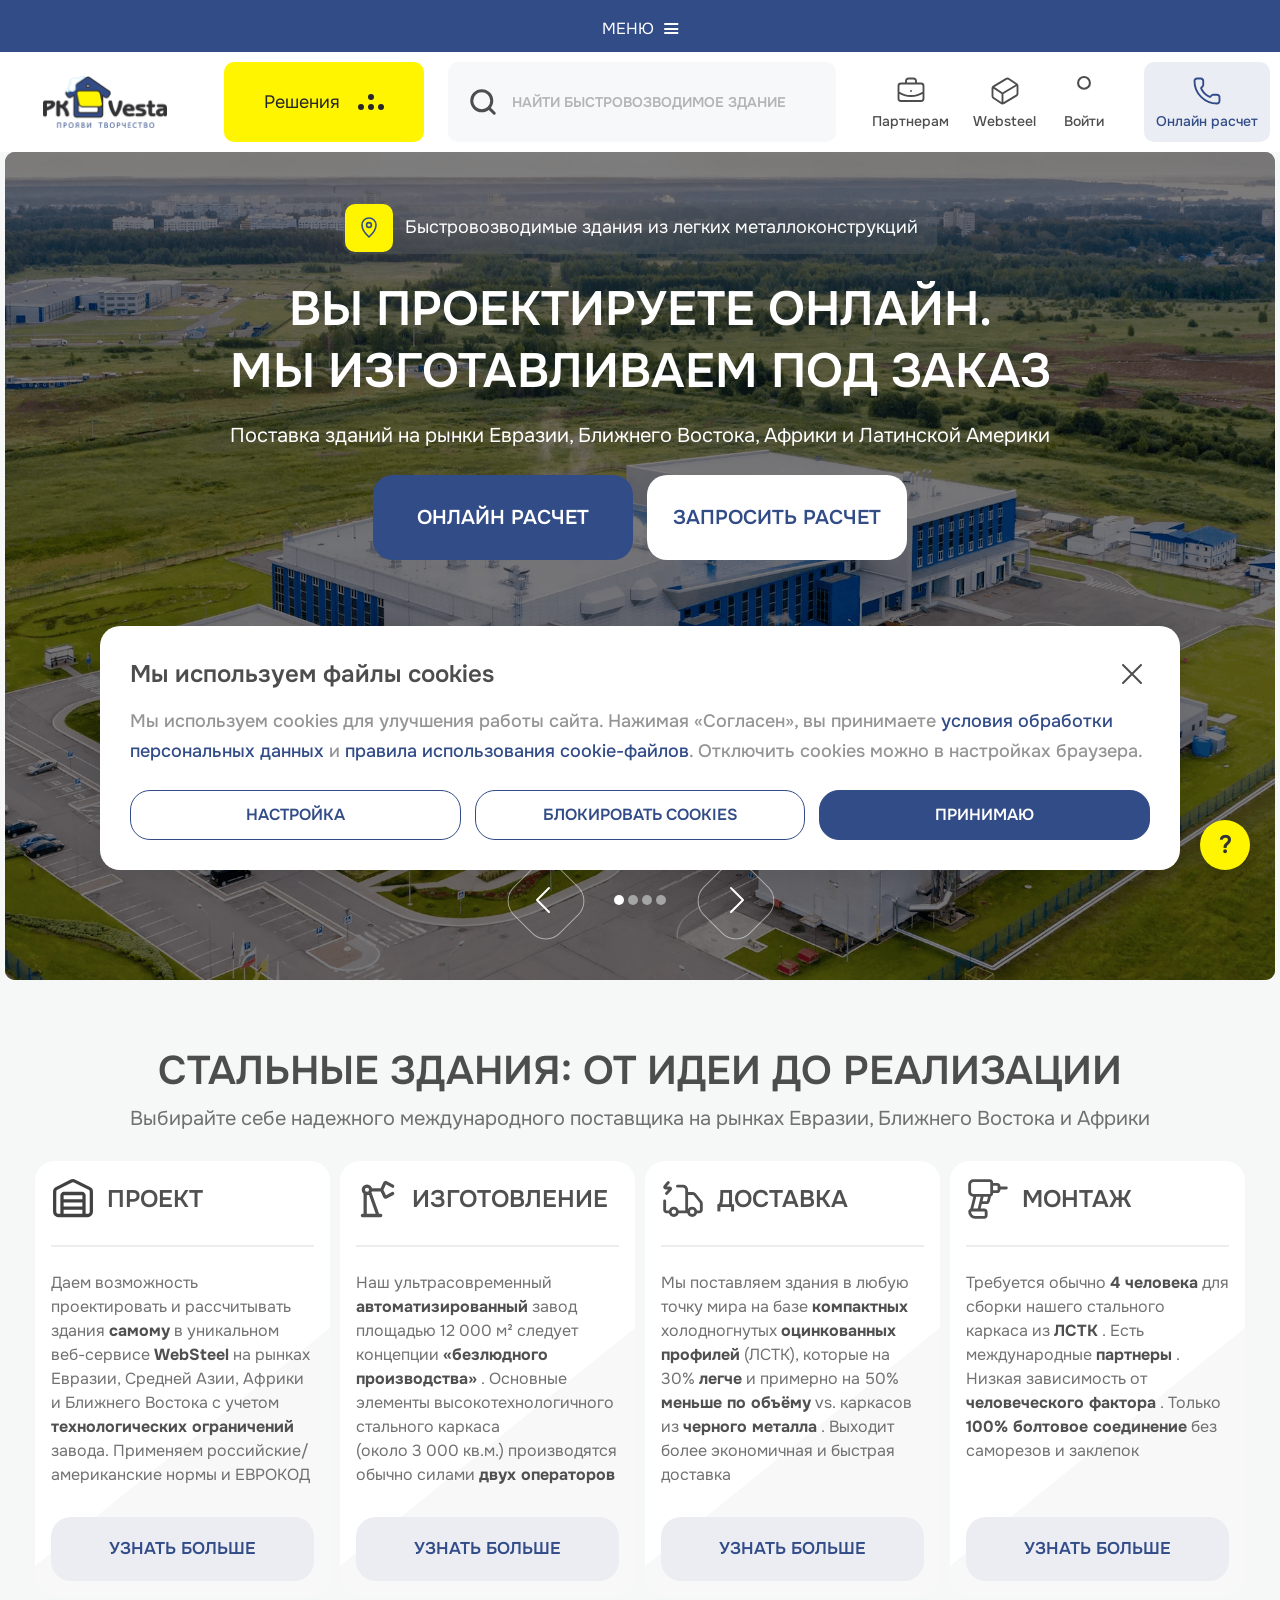
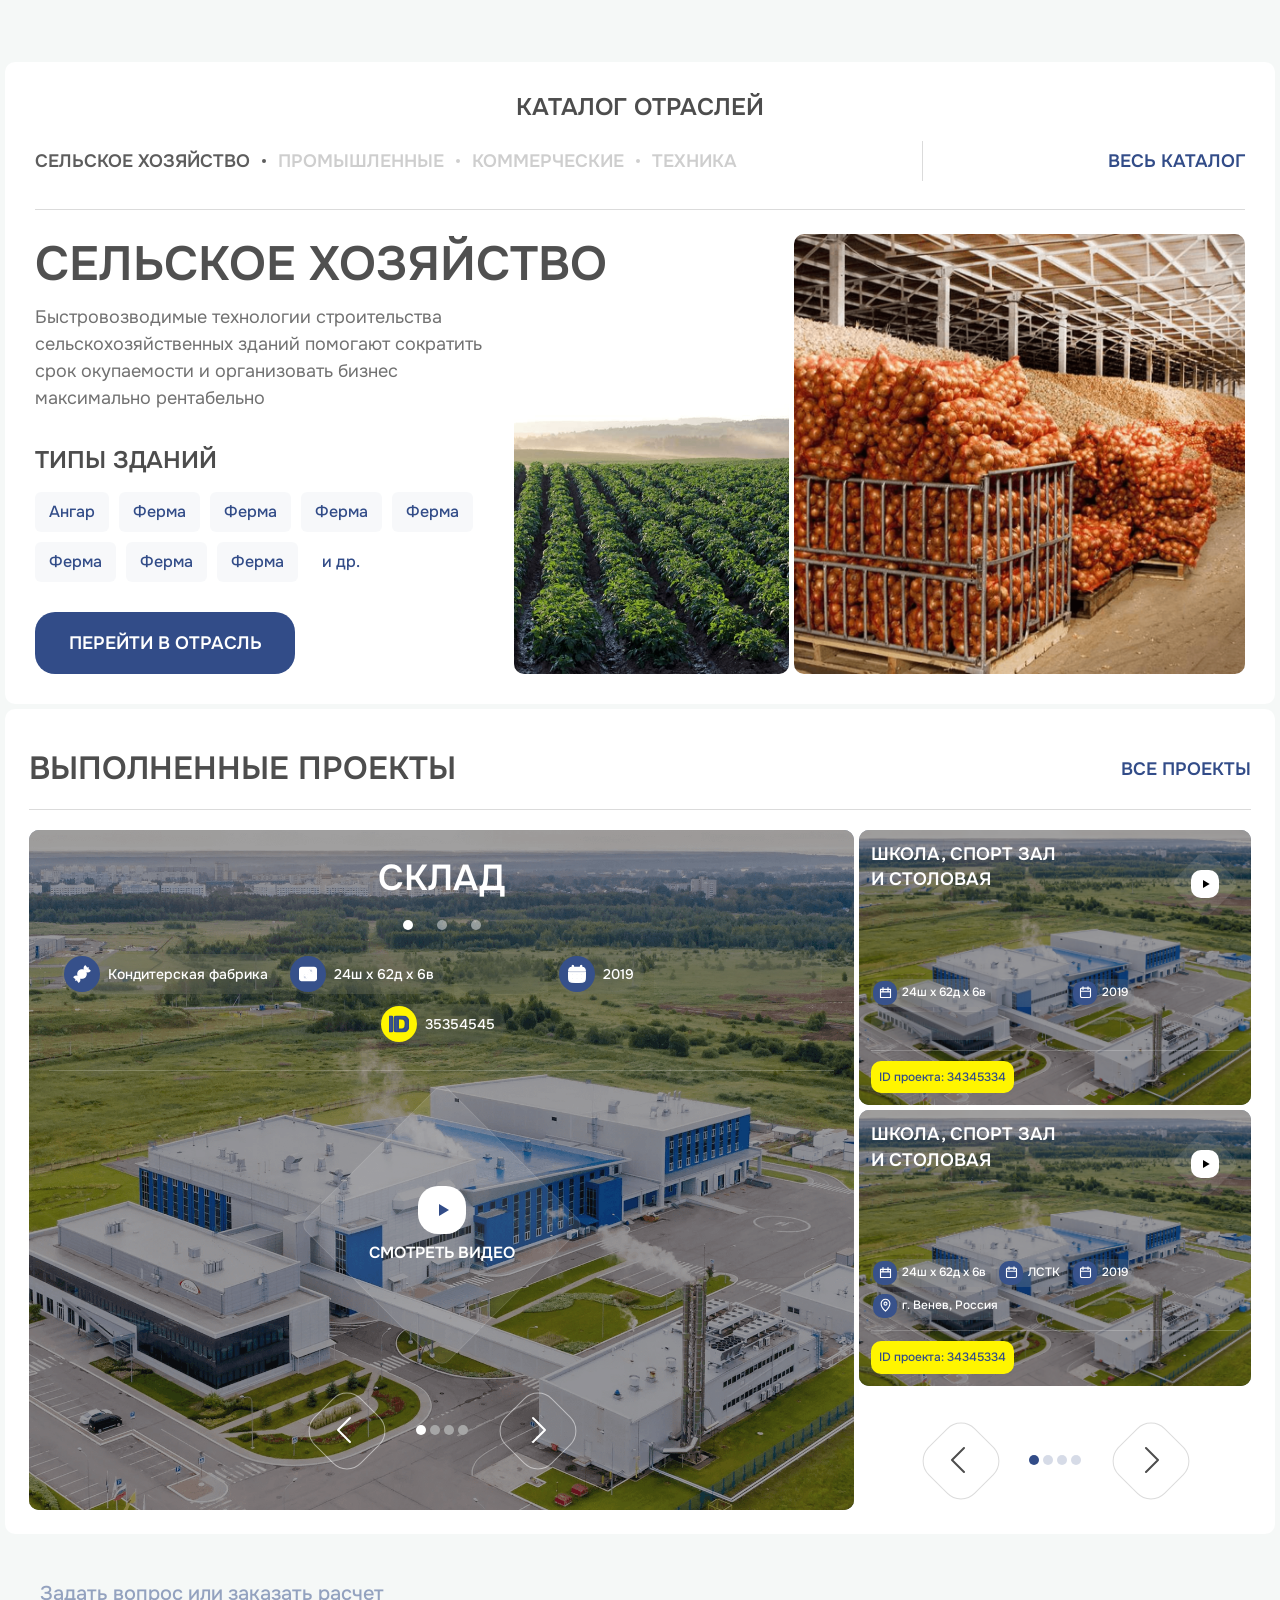
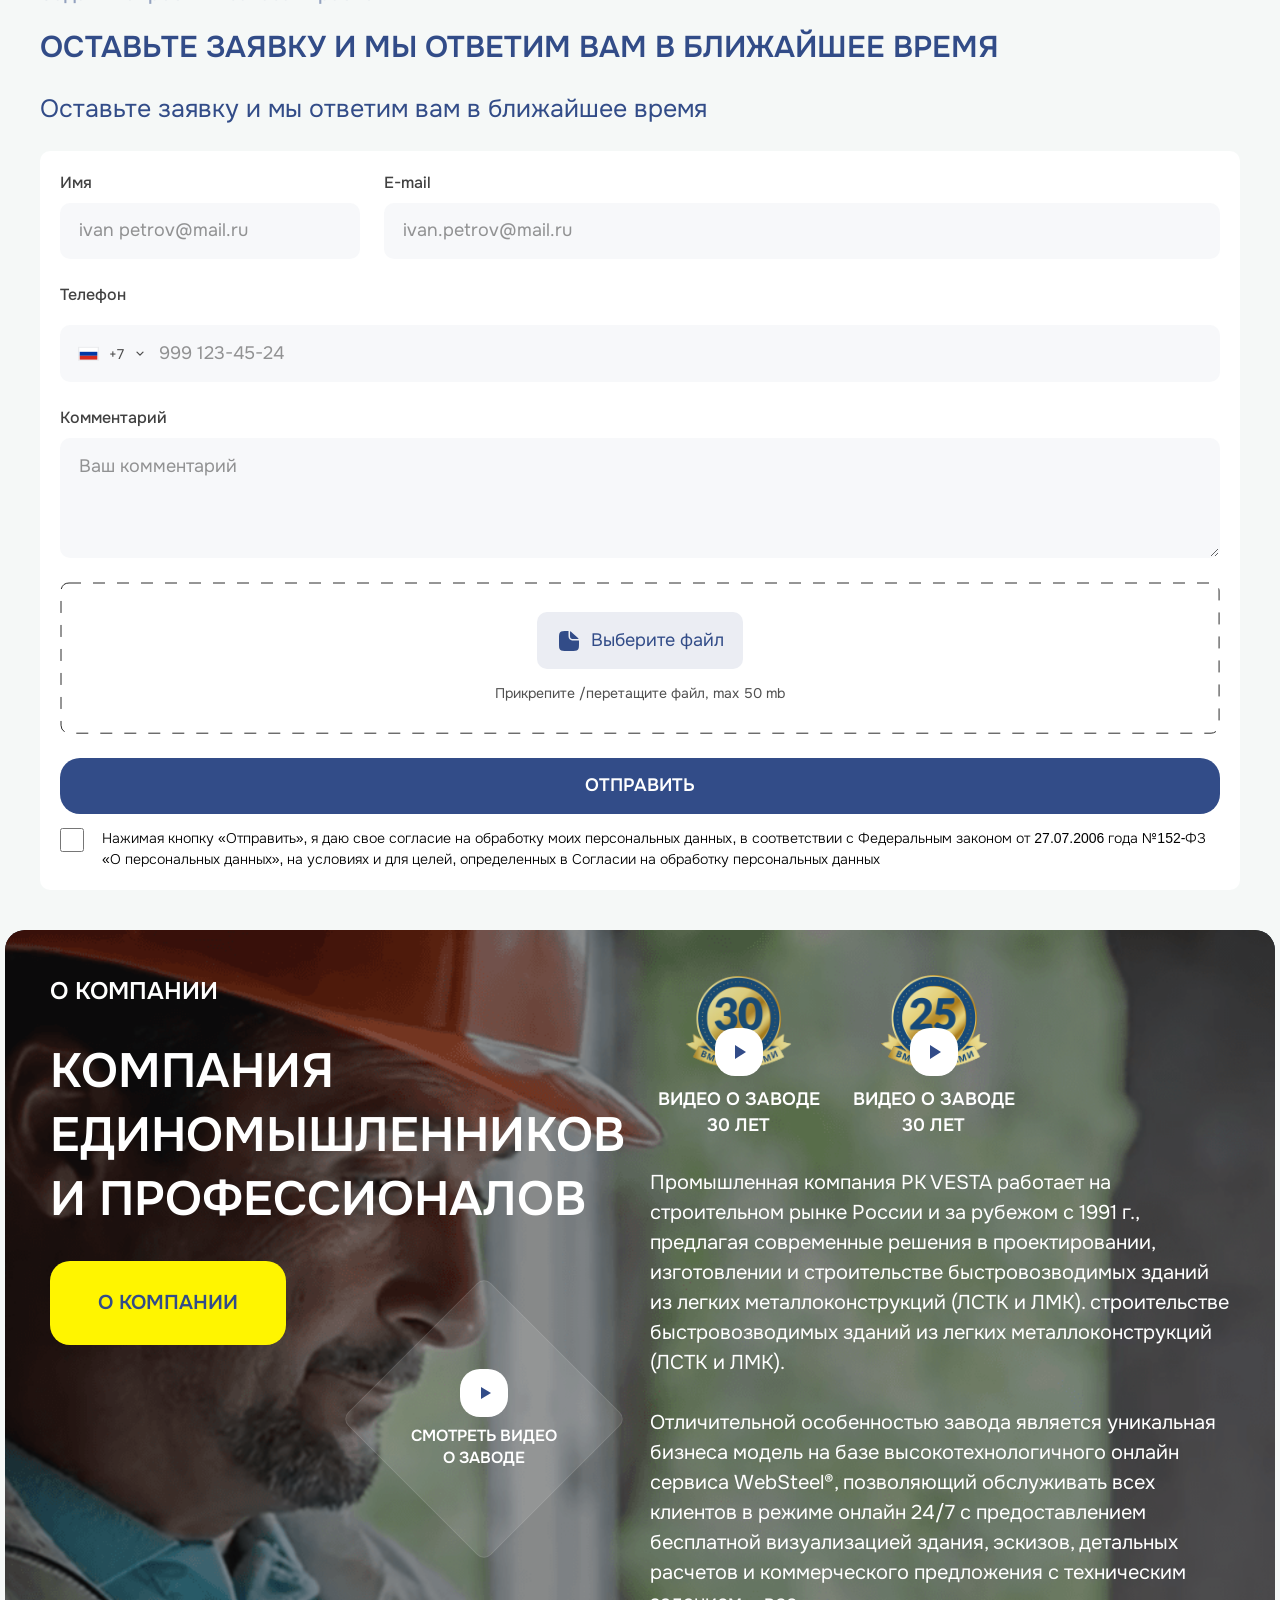
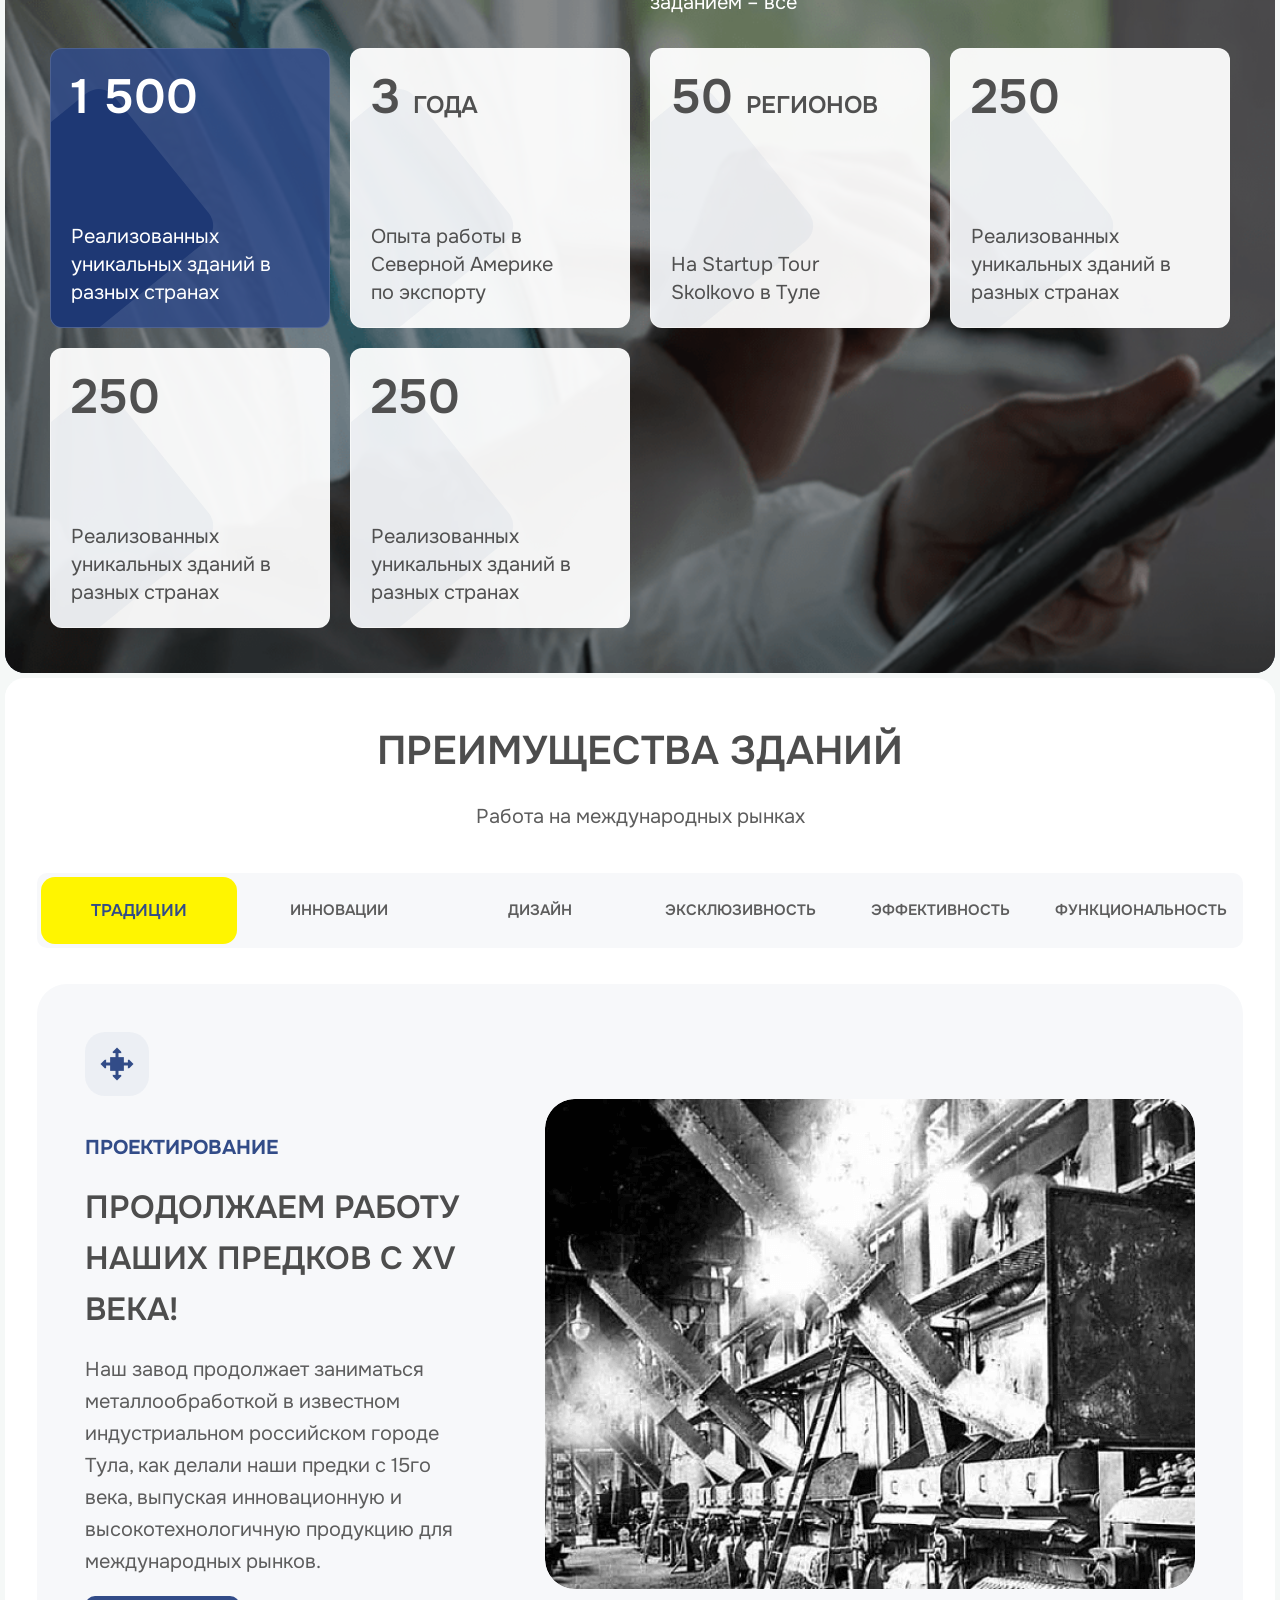
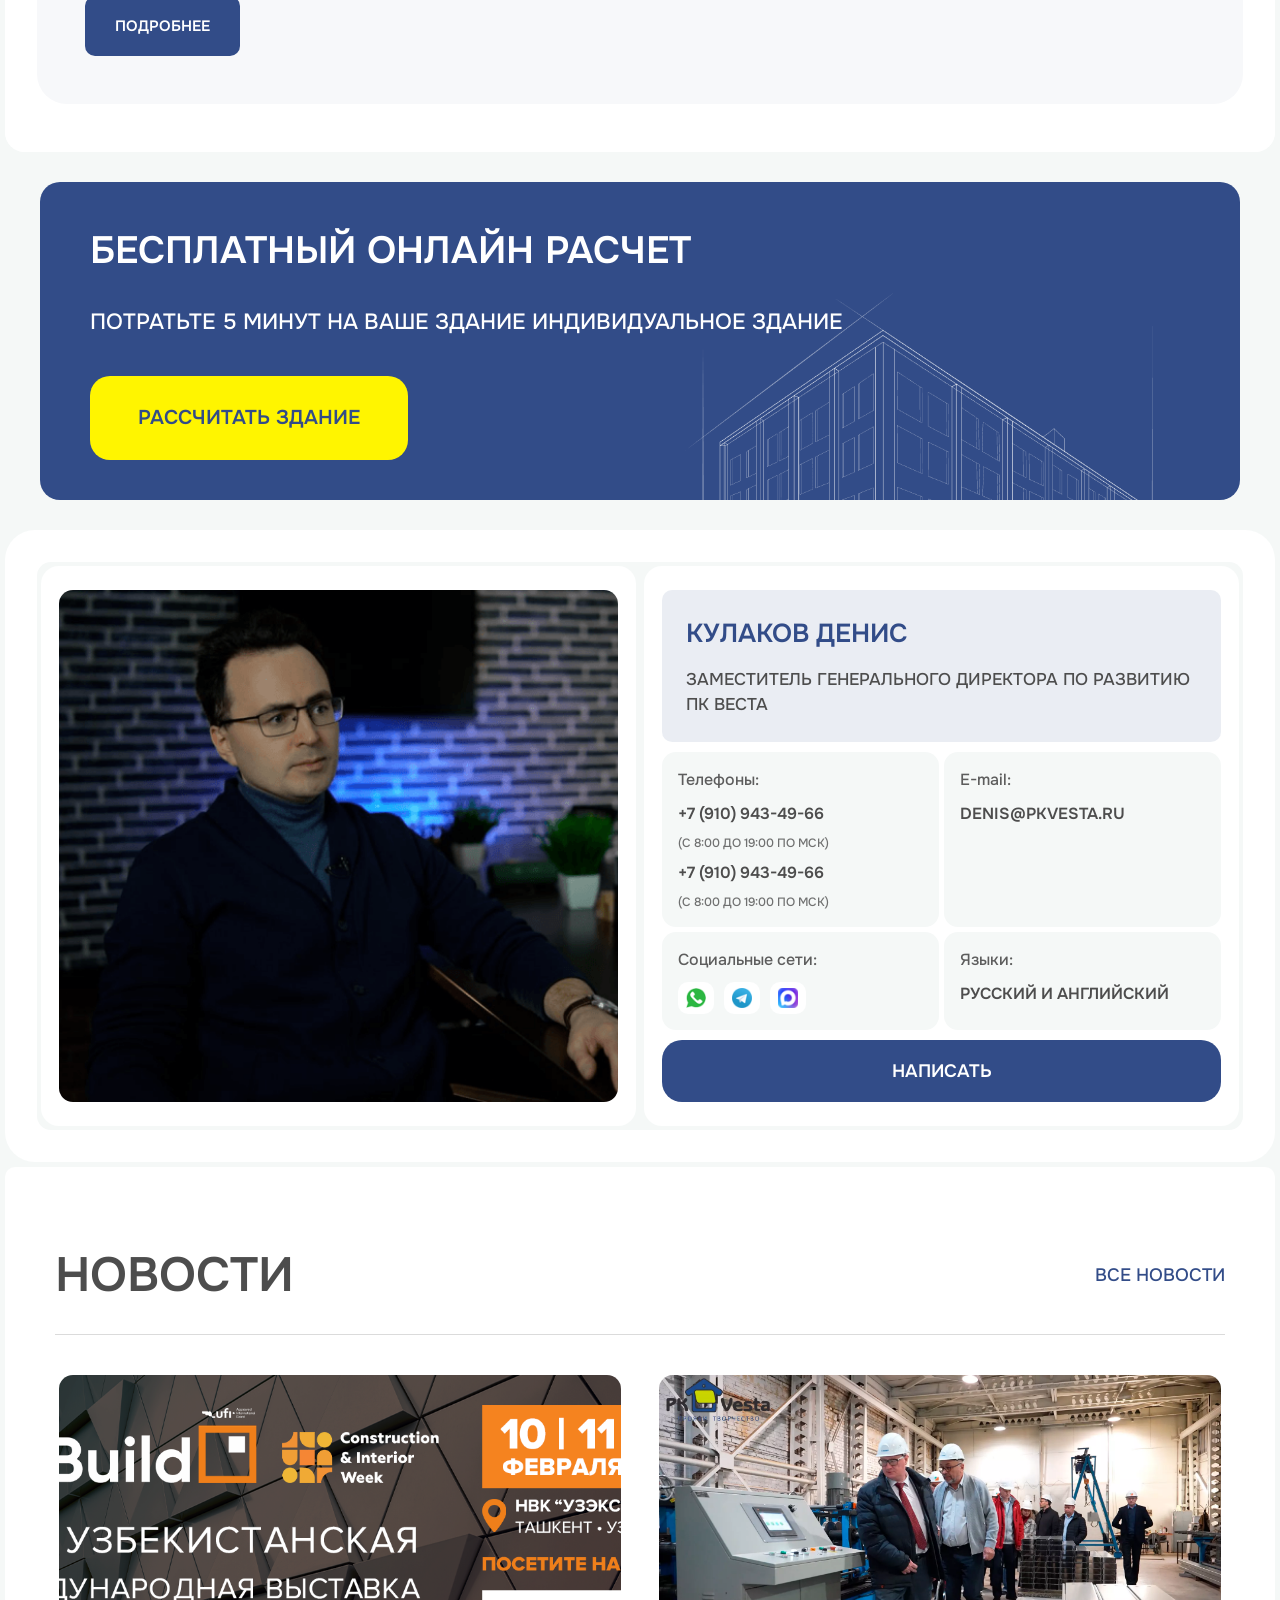
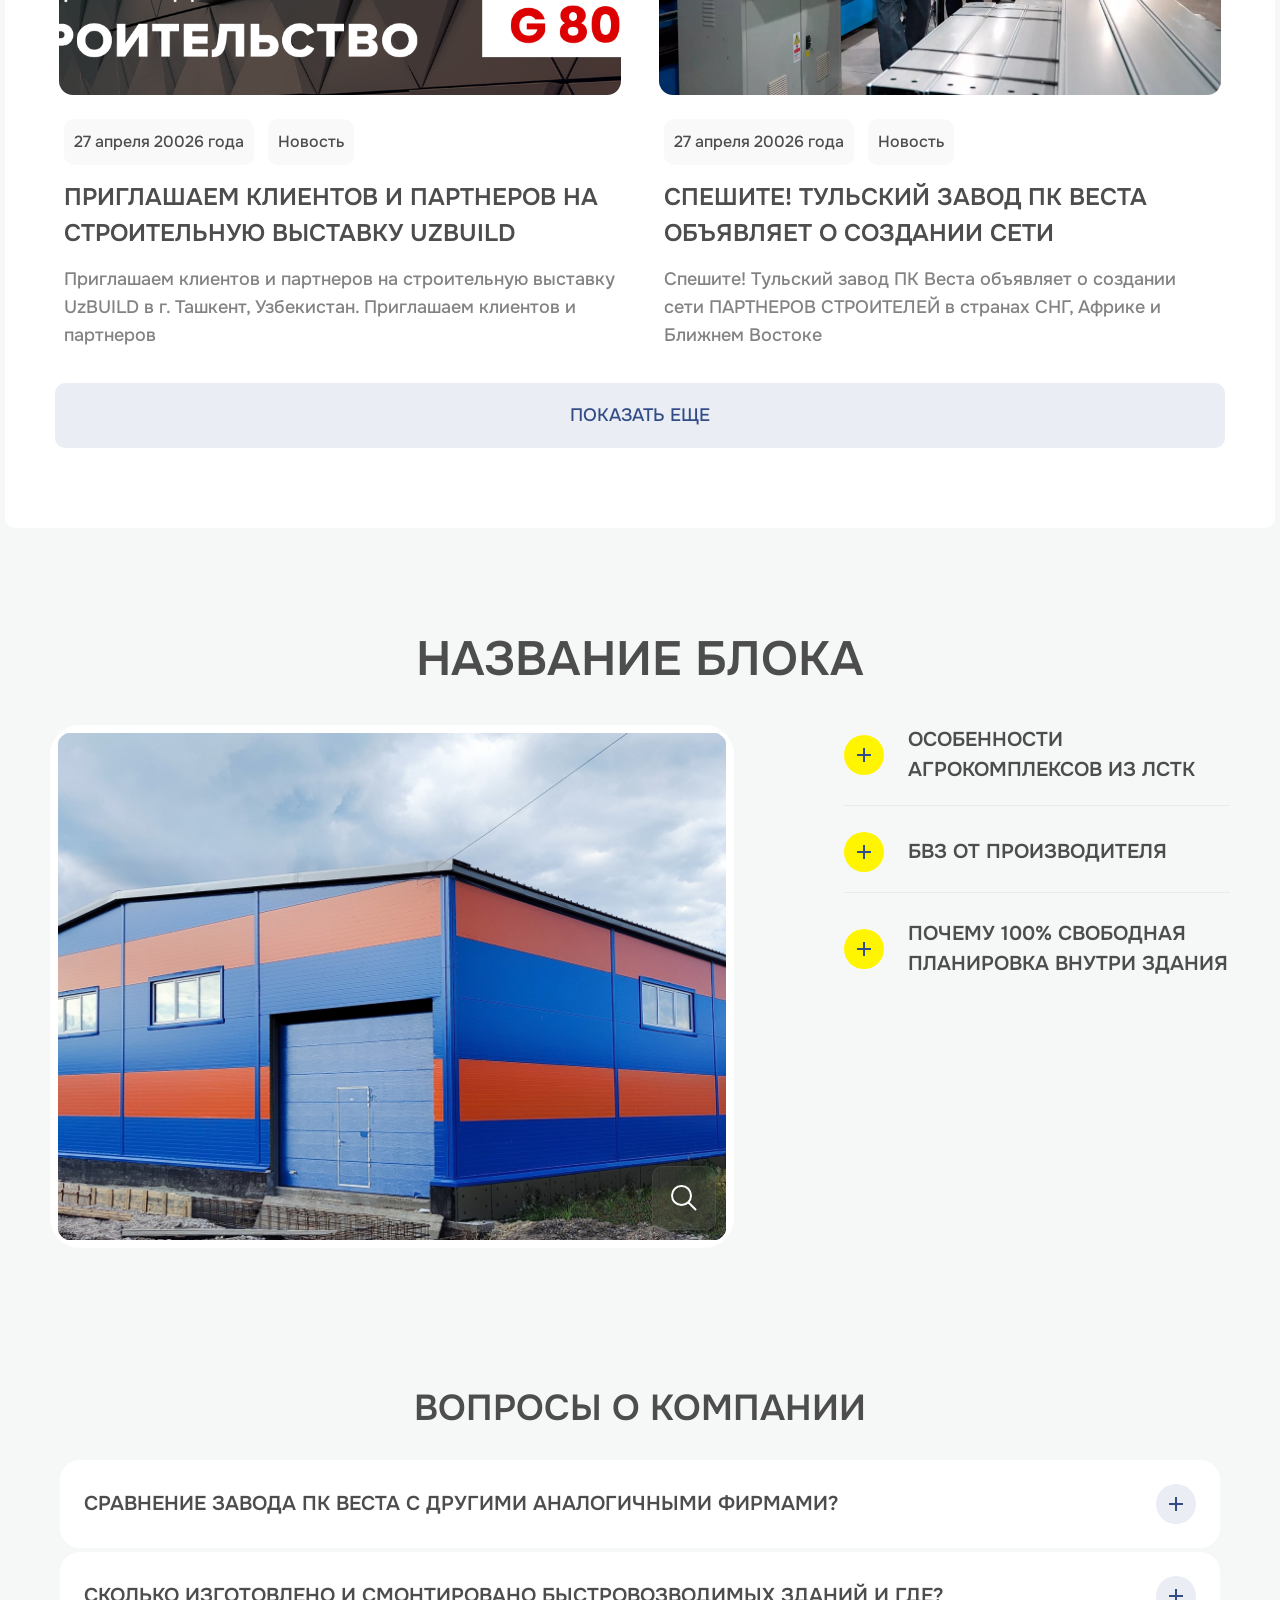
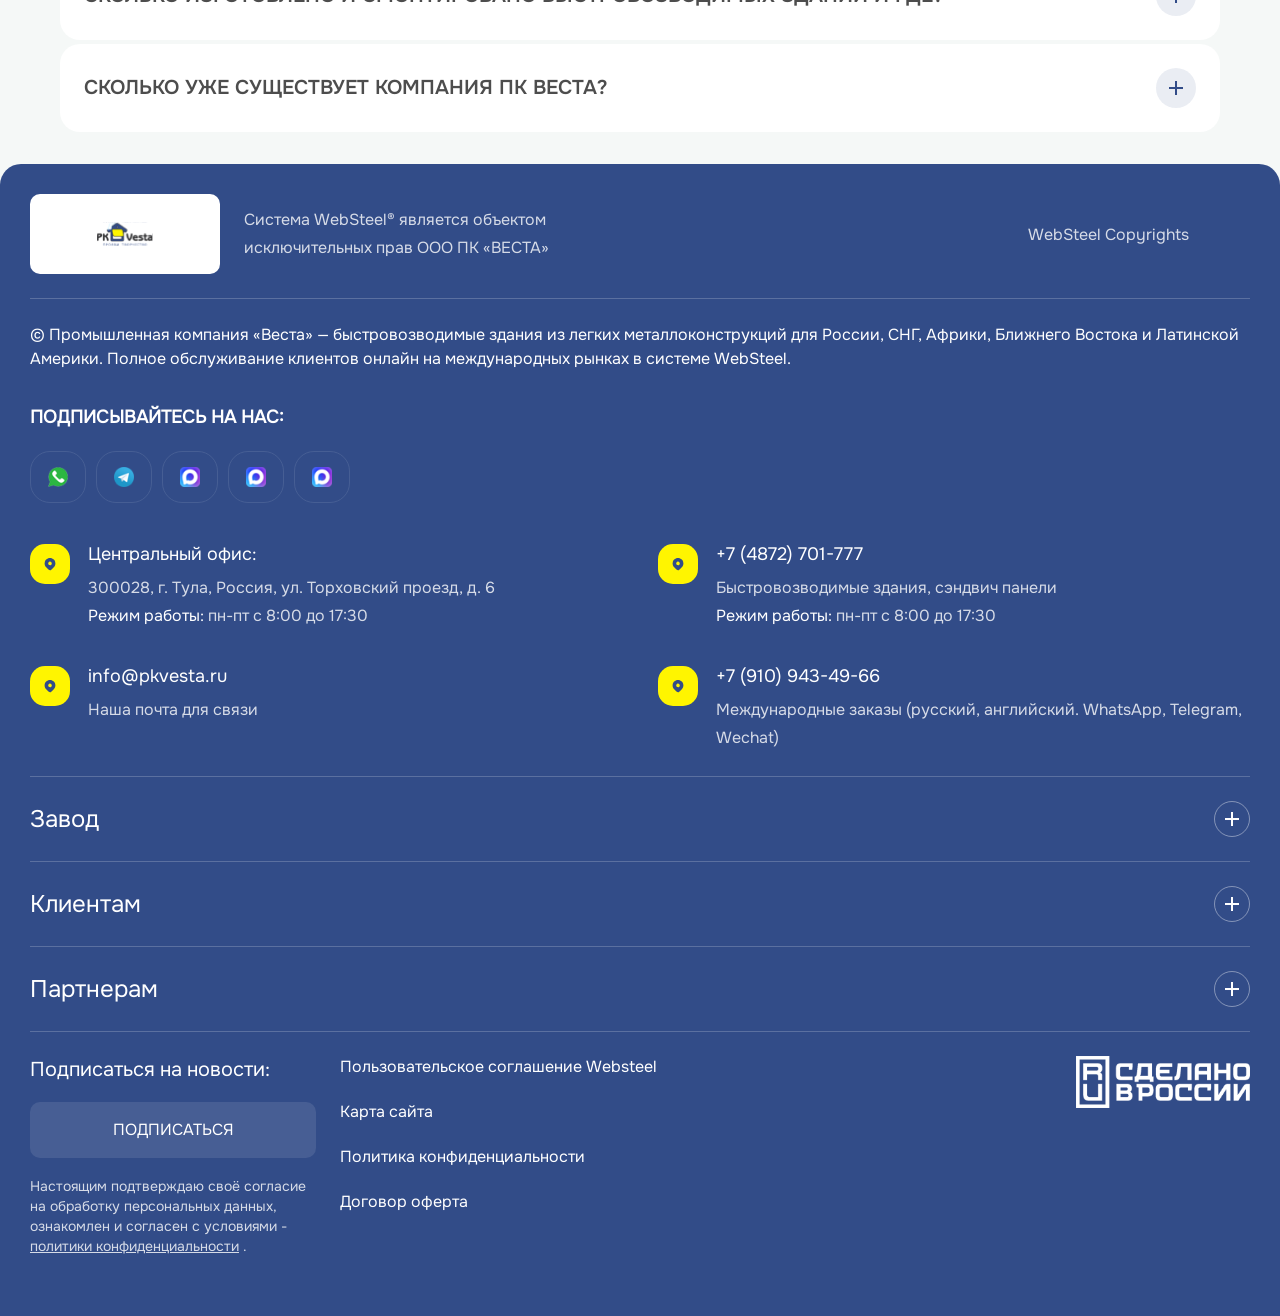
==== commit 762f579f: "first commit" ====
--- a/index.html
+++ b/index.html
@@ -6,7 +6,6 @@
   <meta name="description" content="SPA-приложение pkVesta">
   <title>pkVesta</title>
   <link rel="stylesheet" href="./styles/main.css">
-  <link rel="stylesheet" href="/components/layout/header/header.css">
 </head>
 <body>
 <header id="app-header" class="app-header"></header>
@@ -15,6 +14,10 @@
 
 <footer id="app-footer" class="app-footer"></footer>
 
+<div id="app-cookies"></div>
+<div id="app-subscribe"></div>
+<div class="app-main-modal" id="app-main-modal"></div>
+
 <script src="./app.js" defer></script>
 </body>
 </html>
--- a/styles/main.css
+++ b/styles/main.css
@@ -1,55 +1,55 @@
 @font-face {
-  font-family: 'Onest-Bold';
+  font-family: "Onest-Bold";
   font-weight: 700;
-  src: url('../static/fonts/Onest-Bold.woff2') format('woff2');
+  src: url("../static/fonts/Onest-Bold.woff2") format("woff2");
   font-style: normal;
   font-display: swap;
 }
 
 @font-face {
-  font-family: 'Onest-SemiBold';
+  font-family: "Onest-SemiBold";
   font-weight: 600;
-  src: url('../static/fonts/Onest-SemiBold.woff2') format('woff2');
+  src: url("../static/fonts/Onest-SemiBold.woff2") format("woff2");
   font-style: normal;
   font-display: swap;
 }
 
 @font-face {
-  font-family: 'Onest-Medium';
+  font-family: "Onest-Medium";
   font-weight: 500;
-  src: url('../static/fonts/Onest-Medium.woff2') format('woff2');
+  src: url("../static/fonts/Onest-Medium.woff2") format("woff2");
   font-style: normal;
   font-display: swap;
 }
 
 @font-face {
-  font-family: 'Onest-Regular';
+  font-family: "Onest-Regular";
   font-weight: 400;
-  src: url('../static/fonts/Onest-Regular.woff2') format('woff2');
+  src: url("../static/fonts/Onest-Regular.woff2") format("woff2");
   font-style: normal;
   font-display: swap;
 }
 
 @font-face {
-  font-family: 'Onest-Light';
+  font-family: "Onest-Light";
   font-weight: 300;
-  src: url('../static/fonts/Onest-Light.woff2') format('woff2');
+  src: url("../static/fonts/Onest-Light.woff2") format("woff2");
   font-style: normal;
   font-display: swap;
 }
 
 @font-face {
-  font-family: 'Lato-Regular';
+  font-family: "Lato-Regular";
   font-weight: 400;
-  src: url('../static/fonts/Lato-Regular.woff2') format('woff2');
+  src: url("../static/fonts/Lato-Regular.woff2") format("woff2");
   font-style: normal;
   font-display: swap;
 }
 
 @font-face {
-  font-family: 'Inter-Regular';
+  font-family: "Inter-Regular";
   font-weight: 400;
-  src: url('../static/fonts/Inter-Regular.woff2') format('woff2');
+  src: url("../static/fonts/Inter-Regular.woff2") format("woff2");
   font-style: normal;
   font-display: swap;
 }
@@ -65,8 +65,8 @@
   scroll-behavior: smooth;
   font-family: Onest-Regular, sans-serif;
   font-weight: 400;
-  color: #4D4D4DCC;
-  background: #F5F8F7;
+  color: #4d4d4dcc;
+  background: #f5f8f7;
   min-width: 320px;
   font-size: 18px;
 }
@@ -75,8 +75,22 @@
   font-size: 1rem;
 }
 
+/* Блокируем прокрутку страницы при открытом popup выбора страны на планшетах и мобильных устройствах. */
+@media screen and (max-width: 1024px) {
+  html.is-country-popup-open,
+  html.is-country-popup-open body {
+    overflow: hidden;
+  }
+}
+
 .container {
   margin: 0 auto;
+}
+
+.section__container {
+  padding: 2.2222rem;
+  border-radius: 0.5556rem;
+  background-color: #ffffff;
 }
 
 ul {
@@ -97,10 +111,25 @@
   color: #ffffff;
 }
 
+.flex-col {
+  display: flex;
+  flex-direction: column;
+}
+
+.flex-col-ac {
+  display: flex;
+  flex-direction: column;
+  align-items: center;
+}
+
 .flex-center {
   display: flex;
   align-items: center;
   justify-content: center;
+}
+
+.main-color {
+  color: #324c88;
 }
 
 button {
@@ -117,7 +146,7 @@
   align-items: center;
   justify-content: center;
   padding: 1.5556rem 2.6667rem;
-  font-family: 'Onest-SemiBold', sans-serif;
+  font-family: "Onest-SemiBold", sans-serif;
   font-size: 1.1111rem;
   font-weight: 600;
   line-height: 1.5556rem;
@@ -127,87 +156,13549 @@
 }
 
 .btn:focus-visible {
-  outline: 0.1111rem solid #324C88;
+  outline: 0.1111rem solid #324c88;
   outline-offset: 0.2222rem;
 }
 
 .main-btn {
-  color: #FFFFFF;
-  background: #324C88;
+  color: #ffffff;
+  background: #324c88;
 }
 
 .main-btn:hover {
-  background: #324C88CC;
+  background: #586c9e;
 }
 
 .main-btn:active {
-  background: #28427E;
+  background: #28427d;
 }
 
 .main-btn:disabled {
-  color: #28427E33;
-  background: #28427E33;
+  color: #a9b1c7;
+  background: #c9cdd9;
   cursor: not-allowed;
 }
 
 .secondary-btn {
-  color: #324C88;
-  background: #FFF500;
+  color: #324c88;
+  background: #fff500;
 }
 
 .secondary-btn:hover {
-  color: #324C88CC;
-  background: #FFF500CC;
+  color: #5b707b;
+  background: #fff500;
 }
 
 .secondary-btn:active {
-  color: #28427E;
-  background: #F5EB0A;
+  color: #3e5484;
+  background: #f4eb0a;
 }
 
 .secondary-btn:disabled {
-  color: #324C8833;
-  background: #F5EB0A33;
+  color: #ccceb3;
+  background: #f1eec1;
   cursor: not-allowed;
 }
 
 .tertiary-btn {
   color: #324C88;
-  background: #FFFFFF;
+  background: #ffffff;
 }
 
 .tertiary-btn:hover {
-  color: #324C88CC;
-  background: #FFFFFF;
+  color: #5a70a0;
+  background: #ffffff;
 }
 
 .tertiary-btn:active {
-  color: #28427E;
-  background: #FFFFFF;
+  color: #28427e;
+  background: #ffffff;
 }
 
 .tertiary-btn:disabled {
-  color: #28427E33;
-  background: #FFFFFF33;
+  color: #28427e;
+  background: #ffffff;
   cursor: not-allowed;
 }
+
+
+/* Универсальная навигация слайдера. Не привязана к конкретной странице. */
+.slider-controls {
+  display: flex;
+  align-items: center;
+  justify-content: center;
+  gap: 1.3333rem;
+  flex: 0 0 auto;
+  padding: 0.2778rem;
+}
+
+.slider-controls__arrow {
+  position: relative;
+  display: grid;
+  flex: 0 0 90.51px;
+  place-items: center;
+  width: 90.51px;
+  height: 90.51px;
+  border: 0;
+  border-radius: 0;
+  color: #fff;
+  transform: none;
+}
+
+.slider-controls__arrow::before {
+  position: absolute;
+  top: 13.25px;
+  left: 13.25px;
+  width: 64px;
+  height: 64px;
+  border: 1px solid rgb(255 255 255 / 50%);
+  border-radius: 20px;
+  content: "";
+  transform: rotate(45deg);
+}
+
+.slider-controls__arrow:disabled {
+  cursor: default;
+  opacity: 1;
+}
+
+.slider-controls__arrow svg {
+  display: block;
+  width: 2.2222rem;
+  height: 2.2222rem;
+  fill: none;
+  stroke: currentColor;
+  stroke-linecap: round;
+  stroke-linejoin: round;
+  stroke-width: 2;
+}
+
+.slider-controls__pagination {
+  display: flex;
+  align-items: center;
+  gap: 0.2222rem;
+}
+
+.slider-controls__dot {
+  display: block;
+  flex: 0 0 0.5556rem;
+  width: 0.5556rem;
+  height: 0.5556rem;
+  border-radius: 50%;
+  background: #a6a6a6;
+}
+
+.slider-controls__dot--active {
+  background: #fff;
+}
+
+/* Dark theme for slider controls on light backgrounds. */
+.slider-controls--dark .slider-controls__arrow::before {
+  border: 1px solid #4D4D4D33;
+}
+
+.slider-controls--dark .slider-controls__arrow svg {
+  stroke: #4D4D4D;
+}
+
+.slider-controls--dark .slider-controls__dot {
+  background: #324C8833;
+}
+
+.slider-controls--dark .slider-controls__dot--active {
+  background: #324C88;
+}
+
+@media screen and (max-width: 1100px) {
+  .slider-controls {
+    gap: 24px;
+  }
+
+  .slider-controls__arrow svg {
+    width: 40px;
+    height: 40px;
+  }
+
+  .slider-controls__pagination {
+    gap: 4px;
+  }
+
+  .slider-controls__dot {
+    flex-basis: 10px;
+    width: 10px;
+    height: 10px;
+  }
+}
+@media screen and (max-width: 680px) {
+  .slider-controls {
+    gap: 24px;
+    padding: 0;
+  }
+
+  .slider-controls__arrow {
+    flex: 0 0 67.882px;
+    width: 67.882px;
+    height: 67.882px;
+  }
+
+  .slider-controls__arrow::before {
+    top: 9.941px;
+    left: 9.941px;
+    width: 48px;
+    height: 48px;
+  }
+
+  .slider-controls__arrow svg {
+    position: relative;
+    width: 30px;
+    height: 30px;
+  }
+
+  .slider-controls__pagination {
+    gap: 4px;
+  }
+
+  .slider-controls__dot {
+    flex-basis: 8px;
+    width: 8px;
+    height: 8px;
+  }
+}
+
+/* Новые стили аккардеона c 4 карточками */
+.cards-accordion {
+  margin: 0 auto;
+  display: grid;
+  grid-template-columns: minmax(0, 710px) minmax(0, 658px);
+  justify-content: space-between;
+  gap: 80px;
+  width: 100%;
+  max-width: 1508px;
+  min-width: 0;
+}
+
+.cards-accordion__list {
+  display: grid;
+  grid-template-columns: repeat(2, 1fr);
+  grid-template-rows: max-content max-content;
+  gap: 36px 20px;
+  padding: 24px;
+  background-color: #ffffff;
+  align-content: center;
+  height: 691px;
+  border-radius: 30px;
+}
+
+.accordion--tablet-visual {
+  display: none;
+}
+
+.cards-accordion__item {
+  text-align: center;
+  margin: 0;
+  gap: 18px;
+}
+
+.cards-accordion__image {
+  max-width: 200px;
+  height: auto;
+  object-fit: contain;
+}
+
+.cards-accordion__descr {
+  gap: 14px;
+}
+
+.cards-accordion__title {
+  font-weight: 600;
+  font-size: 30px;
+  line-height: 160%;
+  text-transform: uppercase;
+  color: #505050;
+}
+
+.cards-accordion__price {
+  font-size: 18px;
+  line-height: 150%;
+  color: #4d4d4dcc;
+}
+
+.cards-accordion__accordion-item {
+  padding: 26px 0px 20px;
+  display: flex;
+  flex-direction: column;
+  border-bottom: 1px solid rgb(0 0 0 / 5%);
+}
+
+.cards-accordion__accordion-item:first-child {
+  border-top: 1px solid rgb(0 0 0 / 5%);
+}
+
+.cards-accordion__accordion-heading {
+  margin: 0;
+  font: inherit;
+}
+
+.cards-accordion__accordion-toggle {
+  display: flex;
+  align-items: center;
+  gap: 24px;
+  width: 100%;
+  min-width: 0;
+  color: #4d4d4d;
+  font-family: "Onest-SemiBold", sans-serif;
+  font-size: 20px;
+  font-weight: 600;
+  line-height: 1.5;
+  text-align: left;
+  text-transform: uppercase;
+}
+
+.cards-accordion__accordion-inner {
+  display: flex;
+  flex-direction: column;
+  gap: 14px;
+  overflow: hidden;
+  padding-left: 64px;
+  padding-top: 4px;
+}
+
+.cards-accordion__accordion-text {
+  gap: 14px;
+  color: #4d4d4dcc;
+  font-family: "Onest-Regular", sans-serif;
+  font-size: 18px;
+  font-weight: 400;
+  line-height: 1.5;
+}
+
+@media screen and (max-width: 1100px) {
+  .accodion--desk-visual {
+    display: none;
+  }
+
+  .accordion--tablet-visual {
+    display: grid;
+  }
+
+  .cards-accordion {
+    grid-template-columns: 1fr;
+  }
+
+  .cards-accordion__list {
+    height: auto;
+    gap: 18px;
+  }
+
+  .cards-accordion__item {
+    gap: 10px;
+  }
+
+  .cards-accordion__image {
+    width: 105px;
+  }
+
+  .cards-accordion__descr {
+    gap: 8px;
+  }
+
+  .cards-accordion__title {
+    font-size: 20px;
+  }
+
+  .cards-accordion__price {
+    font-size: 16px;
+  }
+
+  .cards-accordion__accordion-list {
+    width: 100%;
+  }
+
+  .cards-accordion__accordion-inner {
+    padding-left: 0;
+    padding-top: 14px;
+  }
+
+  .cards-accordion__accordion-toggle {
+    font-size: 18px;
+  }
+
+  .cards-accordion__accordion-text {
+    font-size: 16px;
+    padding-left: 54px;
+  }
+}
+
+@media screen and (max-width: 680px) {
+  .cards-accordion__accordion-toggle {
+    font-size: 16px;
+  }
+  .cards-accordion__list {
+    grid-template-columns: minmax(0, 1fr);
+    gap: 18px;
+  }
+
+  .cards-accordion__accordion-text {
+    font-size: 14px;
+  }
+}
+
+
+
+/* стили для всех кнопок аккордеон */
+.accordion__body {
+  display: grid;
+  grid-template-rows: 0fr;
+  visibility: hidden;
+  transition: grid-template-rows 0.3s ease, visibility 0s linear 0.3s;
+}
+
+.accordion__body.is-open {
+  grid-template-rows: 1fr;
+  visibility: visible;
+  transition: grid-template-rows 0.3s ease, visibility 0s;
+}
+
+.accordion__inner {
+  overflow: hidden;
+  min-height: 0;
+}
+
+.accordion__toggle {
+  position: relative;
+  flex: none;
+  border-radius: 50%;
+}
+
+.accordion__toggle::before,
+.accordion__toggle::after {
+  content: "";
+  position: absolute;
+  top: 50%;
+  left: 50%;
+  transform: translate(-50%, -50%);
+}
+
+.accordion__toggle::before {
+  width: 0.7778rem;
+  height: 0.1111rem;
+}
+.accordion__toggle::after {
+  width: 0.1111rem;
+  height: 0.7778rem;
+  transition: transform 0.3s ease;
+}
+
+.accordion__btn[aria-expanded="true"] .accordion__toggle::after {
+  transform: translate(-50%, -50%) rotate(90deg);
+}
+
+.accordion__toggle--main {
+  width: 40px;
+  height: 40px;
+  background-color: #324c881a;
+}
+.accordion__toggle--main::after,
+.accordion__toggle--main::before,
+.accordion__btn[aria-expanded="true"] .accordion__toggle--main {
+  background-color: #324c88;
+}
+.accordion__btn[aria-expanded="true"] .accordion__toggle--main::after {
+  background-color: #ffffff;
+}
+
+.accordion__toggle--yellow {
+  width: 40px;
+  height: 40px;
+  background-color: #FFF500;
+}
+.accordion__toggle--yellow::after,
+.accordion__toggle--yellow::before {
+  background-color: #324c88;
+}
+
+@media (max-width: 1200px) {
+  .accordion__toggle::before {
+    width: 10.5px;
+    height: 1.5px;
+  }
+  .accordion__toggle::after {
+    width: 1.5px;
+    height: 10.5px;
+  }
+  .accordion__toggle--main, .accordion__toggle--yellow {
+    width: 30px;
+    height: 30px;
+  }
+}
+@media (prefers-reduced-motion: reduce) {
+  .accordion__body,
+  .accordion__body.is-open,
+  .accordion__toggle::after {
+    transition: none;
+  }
+}
+
 
 h2 {
   margin: 0;
-  font-family: 'Onest-SemiBold', sans-serif;
+  font-family: "Onest-SemiBold", sans-serif;
   font-size: 2.6667rem;
   font-weight: 600;
   text-transform: uppercase;
 }
 
 @media screen and (max-width: 1300px) {
+  body {
+    font-size: 0.8889rem;
+  }
+
   h2 {
     font-size: 1.6667rem;
   }
 }
 
+@media screen and (max-width: 1025px) {
+  .tablet-hidden {
+    display: none;
+  }
+}
+
+@media screen and (max-width: 680px) {
+  h2 {
+    font-size: 1.2222rem;
+  }
+}
+
 @media screen and (max-width: 480px) {
-  h2 {
+  body {
+    font-size: 0.7778rem;
+  }
+}
+
+/* Главный экран главной страницы. Фоновое изображение: ../static/images/home/featured.png */
+.home-hero {
+  position: relative;
+  display: flex;
+  min-height: 836px;
+  margin: 0 0.2778rem 0.2778rem;
+  overflow: hidden;
+  border-radius: 0.5556rem;
+  color: #fff;
+  background-color: #30343b;
+  isolation: isolate;
+}
+
+.home-hero__background {
+  position: absolute;
+  z-index: -2;
+  inset: 0;
+  background-image: url("../static/images/home/featured.png");
+  background-position: center;
+  background-repeat: no-repeat;
+  background-size: cover;
+}
+
+.home-hero::before {
+  position: absolute;
+  z-index: -1;
+  inset: 0;
+  background: rgb(0 0 0 / 50%);
+  content: "";
+  pointer-events: none;
+}
+
+.home-hero__content {
+  display: flex;
+  flex-direction: column;
+  align-items: center;
+  justify-content: space-between;
+  gap: 2rem;
+  width: 100%;
+  min-width: 0;
+  padding: 50px 10px;
+}
+
+.home-hero__intro {
+  display: flex;
+  flex-direction: column;
+  align-items: center;
+  gap: 1.5556rem;
+  width: min(100%, 77.7778rem);
+}
+
+.home-hero__category {
+  display: inline-flex;
+  align-items: center;
+  gap: 0.6667rem;
+  max-width: 100%;
+  padding: 0.1111rem 1.1111rem 0.1111rem 0.1111rem;
+  border-radius: 0.5556rem;
+  background: rgb(255 255 255 / 4%);
+  box-shadow: inset 0 0 3.3333rem rgb(255 255 255 / 3%);
+  backdrop-filter: blur(1.3333rem);
+  color: #fff;
+  font-family: "Onest-Regular", sans-serif;
+  font-size: 1.1111rem;
+  line-height: 1.4444;
+}
+
+.home-hero__category-icon {
+  display: grid;
+  flex: 0 0 2.6667rem;
+  width: 2.6667rem;
+  height: 2.6667rem;
+  place-items: center;
+  border-radius: 0.5556rem;
+  background: #fff500;
+}
+
+.home-hero__category-icon svg {
+  display: block;
+  width: 1.3333rem;
+  height: 1.3333rem;
+  fill: none;
+  stroke: #324c88;
+  stroke-linecap: round;
+  stroke-linejoin: round;
+  stroke-width: 1.6;
+}
+
+.home-hero__category-text {
+  text-wrap: wrap;
+}
+
+.home-hero__heading {
+  display: flex;
+  flex-direction: column;
+  align-items: center;
+  gap: 1rem;
+  width: 100%;
+  color: #fff;
+  text-align: center;
+}
+
+.home-hero__title {
+  display: flex;
+  flex-direction: column;
+  align-items: center;
+  width: 100%;
+  margin: 0;
+  color: inherit;
+  font-family: "Onest-SemiBold", sans-serif;
+  font-size: 3.5556rem;
+  font-weight: 600;
+  line-height: 1.46875;
+  text-align: center;
+  text-transform: uppercase;
+  overflow-wrap: anywhere;
+}
+
+.home-hero__description {
+  max-width: 100%;
+  color: #fff;
+  font-family: "Onest-Regular", sans-serif;
+  font-size: 1.4444rem;
+  font-weight: 400;
+  line-height: 1.6923;
+  text-align: center;
+}
+
+.home-hero__actions {
+  display: flex;
+  flex-wrap: wrap;
+  justify-content: center;
+  gap: 0.7778rem;
+}
+
+.home-hero__button.btn {
+  width: 260px;
+  min-height: 0;
+  padding: 30px 20px;
+  border-radius: 20px;
+  font-size: 20px;
+  line-height: 25.2px;
+  white-space: nowrap;
+}
+
+@media screen and (max-width: 1297px) {
+  .home-hero {
+    min-height: 46rem;
+  }
+
+  .home-hero__content {
+    padding: 2.7778rem 1.3333rem 1.6667rem;
+  }
+
+  .home-hero__intro {
+    gap: 1.3333rem;
+  }
+
+  .home-hero__title {
+    font-size: 2.6667rem;
+    line-height: 1.3;
+  }
+
+  .home-hero__description {
     font-size: 1.1111rem;
-  }
-}+    line-height: 1.5;
+  }
+
+  .home-hero__category {
+    font-size: 1rem;
+  }
+}
+
+/* Адаптация главного экрана под планшетный макет Figma 1024 px. */
+@media screen and (max-width: 1100px) {
+  .home-hero {
+    min-height: 848px;
+  }
+
+  .home-hero__content {
+    padding: 60px 20px 40px;
+  }
+
+  .home-hero__intro {
+    gap: 28px;
+  }
+
+  .home-hero__category {
+    gap: 12px;
+    padding: 2px 20px 2px 2px;
+    font-size: 18px;
+    line-height: 26px;
+  }
+
+  .home-hero__category-icon {
+    flex-basis: 48px;
+    width: 48px;
+    height: 48px;
+  }
+
+  .home-hero__category-icon svg {
+    width: 24px;
+    height: 24px;
+  }
+
+  .home-hero__heading {
+    gap: 18px;
+  }
+
+  .home-hero__title {
+    font-size: 48px;
+    line-height: 1.3333;
+  }
+
+  .home-hero__description {
+    font-size: 20px;
+    line-height: 1.5;
+  }
+
+  .home-hero__actions {
+    gap: 14px;
+  }
+
+  .home-hero__button.btn {
+    flex: 0 0 260px;
+    width: 260px;
+    min-height: 76px;
+    padding: 24px 20px;
+    border-radius: 20px;
+    font-size: 20px;
+    line-height: 28px;
+  }
+
+}
+
+.home-hero__mobile-break {
+  display: none;
+}
+
+/* Figma mobile frame 360 × 556 (1857:26279). */
+@media screen and (max-width: 680px) {
+  .home-hero {
+    min-height: 556px;
+    margin: 0 5px 5px;
+    border-radius: 10px;
+  }
+
+  .home-hero__content {
+    justify-content: space-between;
+    gap: 0;
+    padding: 30px 10px 20px;
+  }
+
+  .home-hero__intro {
+    gap: 14px;
+    width: 100%;
+  }
+
+  .home-hero__category {
+    align-self: center;
+    gap: 8px;
+    padding: 2px 10px 2px 2px;
+    border-radius: 10px;
+    font-size: 12px;
+    line-height: 18px;
+  }
+
+  .home-hero__category-icon {
+    flex: 0 0 36px;
+    width: 36px;
+    height: 36px;
+    border-radius: 10px;
+  }
+
+  .home-hero__category-icon svg {
+    width: 18px;
+    height: 18px;
+  }
+
+  .home-hero__heading {
+    gap: 18px;
+  }
+
+  .home-hero__mobile-break {
+    display: block;
+  }
+
+  .home-hero__title {
+    display: block;
+    font-size: 22px;
+    line-height: 30px;
+    overflow-wrap: normal;
+  }
+
+  .home-hero__description {
+    font-size: 18px;
+    line-height: 24px;
+  }
+
+  .home-hero__actions {
+    flex-direction: column;
+    align-items: center;
+    gap: 8px;
+    width: 100%;
+  }
+
+  .home-hero__button.btn {
+    flex: 0 0 54px;
+    width: 260px;
+    min-height: 54px;
+    padding: 14px 20px;
+    border-radius: 20px;
+    font-size: 14px;
+    line-height: 26px;
+    white-space: nowrap;
+  }
+}
+
+@media screen and (max-width: 427px) {
+  .home-hero__category-text {
+    max-width: 216px;
+  }
+}
+
+@media (prefers-reduced-motion: reduce) {
+  .home-hero *,
+  .home-hero *::before,
+  .home-hero *::after {
+    scroll-behavior: auto;
+    transition: none;
+  }
+}
+
+/* Блок «Стальные здания: от идеи до реализации», Figma 1857:23433. */
+
+.home-process {
+  margin: 0 5px 5px;
+  background: #f5f8f7;
+}
+
+.home-process__panel {
+  display: flex;
+  flex-direction: column;
+  gap: 30px;
+  width: 100%;
+  padding: 80px 50px;
+  border-radius: 10px;
+}
+
+.home-process__header {
+  display: flex;
+  flex-direction: column;
+  align-items: center;
+  gap: 10px;
+  width: 100%;
+  text-align: center;
+}
+
+.home-process__title {
+  margin: 0;
+  color: #4d4d4d;
+  font-family: "Onest-SemiBold", sans-serif;
+  font-size: 48px;
+  font-weight: 600;
+  line-height: normal;
+  text-transform: uppercase;
+}
+
+.home-process__subtitle {
+  color: rgb(77 77 77 / 80%);
+  font-family: "Onest-Regular", sans-serif;
+  font-size: 24px;
+  font-weight: 400;
+  line-height: normal;
+}
+
+.home-process__grid {
+  display: grid;
+  grid-template-columns: repeat(4, minmax(0, 1fr));
+  gap: 10px;
+  width: 100%;
+}
+
+.home-process__card {
+  position: relative;
+  display: flex;
+  flex-direction: column;
+  gap: 30px;
+  min-width: 0;
+  padding: 20px;
+  overflow: hidden;
+  isolation: isolate;
+  border-radius: 20px;
+  background: #FFFFFF;
+}
+
+.home-process__card::before {
+  position: absolute;
+  z-index: 0;
+  bottom: -364.243px;
+  left: 108.498px;
+  width: 632.334px;
+  height: 663.662px;
+  transform: rotate(51.06deg);
+  transform-origin: center;
+  border-radius: 20px;
+  background: rgb(80 80 80 / 4%);
+  content: "";
+  pointer-events: none;
+}
+
+.home-process__card-content,
+.home-process__link {
+  position: relative;
+  z-index: 1;
+}
+
+.home-process__card-content {
+  display: flex;
+  flex-direction: column;
+  gap: 24px;
+  width: 100%;
+  min-width: 0;
+}
+
+.home-process__card-header {
+  display: flex;
+  align-items: center;
+  gap: 18px;
+  width: 100%;
+  min-width: 0;
+}
+
+.home-process__icon {
+  display: block;
+  flex: 0 0 54px;
+  width: 54px;
+  height: 54px;
+  fill: none;
+  stroke: #505050;
+  stroke-linecap: round;
+  stroke-linejoin: round;
+  stroke-width: 1.6;
+}
+
+.home-process__card-title {
+  min-width: 0;
+  margin: 0;
+  color: #505050;
+  font-family: "Onest-SemiBold", sans-serif;
+  font-size: 30px;
+  font-weight: 600;
+  line-height: 1.6;
+  text-transform: uppercase;
+  overflow-wrap: anywhere;
+}
+
+.home-process__divider {
+  flex: 0 0 2px;
+  width: 100%;
+  height: 2px;
+  background: rgb(80 80 80 / 10%);
+}
+
+.home-process__description {
+  color: rgb(77 77 77 / 80%);
+  font-family: "Onest-Regular", sans-serif;
+  font-size: 18px;
+  font-weight: 400;
+  line-height: 1.5;
+  overflow-wrap: anywhere;
+}
+
+.home-process__description p + p {
+  margin-top: 0;
+}
+
+.home-process__description strong {
+  color: #505050;
+  font-family: "Onest-Bold", sans-serif;
+  font-weight: 700;
+}
+
+.home-process__link {
+  display: flex;
+  align-items: center;
+  justify-content: center;
+  flex: 0 0 64px;
+  min-height: 64px;
+  margin-top: auto;
+  padding: 16px 20px;
+  border-radius: 20px;
+  background: #ebedf3;
+  color: #324c88;
+  font-family: "Onest-SemiBold", sans-serif;
+  font-size: 17px;
+  font-weight: 600;
+  line-height: 1.26;
+  text-align: center;
+  text-transform: uppercase;
+  transition: background-color 0.15s ease;
+}
+
+.home-process__link:hover {
+  background: #e1e5ef;
+}
+
+.home-process__link:focus-visible {
+  outline: 2px solid #324c88;
+  outline-offset: 3px;
+}
+
+@media screen and (max-width: 1500px) {
+  .home-process__panel {
+    padding: 60px 30px;
+  }
+
+  .home-process__title {
+    font-size: 40px;
+  }
+
+  .home-process__subtitle {
+    font-size: 20px;
+  }
+
+  .home-process__card-title {
+    font-size: 24px;
+  }
+
+  .home-process__icon {
+    flex-basis: 44px;
+    width: 44px;
+    height: 44px;
+  }
+
+  .home-process__card-header {
+    gap: 12px;
+  }
+
+  .home-process__card {
+    padding: 16px;
+    background: #ffffff;
+  }
+}
+
+@media screen and (max-width: 1440px) {
+  .home-process__panel {
+    padding: 48px 30px;
+  }
+
+  .home-process__header {
+    gap: 24px;
+  }
+
+  .home-process__title {
+    font-size: 48px;
+  }
+
+  .home-process__subtitle {
+    font-size: 24px;
+  }
+
+  .home-process__card {
+    padding: 20px;
+  }
+
+  .home-process__card-header {
+    gap: 18px;
+  }
+
+  .home-process__icon {
+    flex-basis: 54px;
+    width: 54px;
+    height: 54px;
+  }
+
+  .home-process__card-title {
+    font-size: 26px;
+    overflow-wrap: normal;
+  }
+}
+
+@media screen and (max-width: 1300px) {
+  .home-process__panel {
+    padding: 60px 30px;
+  }
+
+  .home-process__header {
+    gap: 10px;
+  }
+
+  .home-process__title {
+    font-size: 40px;
+    line-height: normal;
+  }
+
+  .home-process__subtitle {
+    font-size: 20px;
+  }
+
+  .home-process__card {
+    padding: 16px;
+  }
+
+  .home-process__card-header {
+    gap: 12px;
+  }
+
+  .home-process__icon {
+    flex-basis: 44px;
+    width: 44px;
+    height: 44px;
+  }
+
+  .home-process__card-title {
+    font-size: 24px;
+    overflow-wrap: anywhere;
+  }
+
+  .home-process__description {
+    font-size: 16px;
+  }
+}
+
+@media screen and (max-width: 1100px) {
+  .home-process__panel {
+    gap: 18px;
+    padding: 40px;
+  }
+
+  .home-process__header {
+    gap: 24px;
+  }
+
+  .home-process__title {
+    font-size: 30px;
+    line-height: 38px;
+  }
+
+  .home-process__grid {
+    grid-template-columns: repeat(2, minmax(0, 1fr));
+  }
+
+  .home-process__card {
+    padding: 20px;
+  }
+
+  .home-process__card-header {
+    gap: 14px;
+  }
+
+  .home-process__icon {
+    flex-basis: 36px;
+    width: 36px;
+    height: 36px;
+  }
+
+  .home-process__card-title {
+    font-size: 22px;
+  }
+}
+
+@media screen and (max-width: 680px) {
+  .home-process__panel {
+    gap: 18px;
+    padding: 20px 10px;
+    border-radius: 10px;
+    background: transparent;
+  }
+
+  .home-process__header {
+    gap: 14px;
+  }
+
+  .home-process__title {
+    width: 100%;
+    font-size: 20px;
+    line-height: 28px;
+    overflow-wrap: break-word;
+  }
+
+  .home-process__subtitle {
+    width: 100%;
+    font-size: 16px;
+    line-height: normal;
+  }
+
+  .home-process__grid {
+    grid-template-columns: minmax(0, 1fr);
+    gap: 10px;
+  }
+
+  .home-process__card {
+    gap: 14px;
+    padding: 20px;
+    border-radius: 20px;
+    background: #ffffff;
+  }
+
+  .home-process__card-content {
+    gap: 10px;
+  }
+
+  .home-process__card-header {
+    gap: 14px;
+  }
+
+  .home-process__icon {
+    flex: 0 0 24px;
+    width: 24px;
+    height: 24px;
+  }
+
+  .home-process__card-title {
+    font-size: 18px;
+    line-height: 1.3;
+    overflow-wrap: anywhere;
+  }
+
+  .home-process__description {
+    min-width: 0;
+    font-size: 14px;
+    line-height: 22px;
+    overflow-wrap: anywhere;
+  }
+
+  .home-process__link {
+    flex: 0 0 auto;
+    width: 100%;
+    min-height: 0;
+    margin-top: 0;
+    padding: 18px 20px;
+    border-radius: 20px;
+    font-size: 14px;
+    line-height: 1.26;
+  }
+}
+
+@media (prefers-reduced-motion: reduce) {
+  .home-process__link {
+    transition: none;
+  }
+}
+
+.home-industries {
+  margin: 0 5px 5px;
+  color: #4d4d4d;
+  background: #f5f8f7;
+}
+
+.home-industries__panel {
+  display: flex;
+  flex-direction: column;
+  gap: 24px;
+  min-width: 0;
+  min-height: 675px;
+  padding: 40px;
+  border-radius: 10px;
+  background: #fff;
+}
+
+.home-industries__header {
+  display: flex;
+  align-items: center;
+  justify-content: space-between;
+  gap: 10px;
+  min-width: 0;
+}
+
+.home-industries__eyebrow {
+  flex: 0 0 auto;
+  margin: 0;
+  color: #4d4d4d;
+  font-family: "Onest-SemiBold", sans-serif;
+  font-size: 24px;
+  font-weight: 600;
+  line-height: 1.3;
+  text-transform: uppercase;
+}
+
+.home-industries__nav {
+  display: flex;
+  align-items: center;
+  gap: 24px;
+  min-width: 0;
+}
+
+.home-industries__nav-list {
+  display: flex;
+  align-items: center;
+  gap: 20px;
+  min-width: 0;
+  margin: 0;
+  padding: 0;
+}
+
+.home-industries__nav-item {
+  display: flex;
+  align-items: center;
+  gap: 20px;
+  color: rgb(93 93 93 / 30%);
+  font-family: "Onest-SemiBold", sans-serif;
+  font-size: 18px;
+  font-weight: 600;
+  line-height: 1.6;
+  text-transform: uppercase;
+  white-space: nowrap;
+}
+
+.home-industries__nav-item::after {
+  flex: 0 0 4px;
+  width: 4px;
+  height: 4px;
+  border-radius: 50%;
+  background: #cfcfcf;
+  content: "";
+}
+
+.home-industries__nav-item:last-child::after {
+  display: none;
+}
+
+.home-industries__nav-item--no-divider::after {
+  display: none;
+}
+
+.home-industries__nav-item.is-active {
+  color: #5d5d5d;
+}
+
+.home-industries__nav-item.is-active::after {
+  background: #5d5d5d;
+}
+
+.home-industries__nav-divider {
+  flex: 0 0 1px;
+  width: 1px;
+  height: 40px;
+  background: #dbdbdb;
+  margin: auto;
+}
+
+.home-industries__catalog-link {
+  flex: 0 0 auto;
+  color: #324c88;
+  font-family: "Onest-SemiBold", sans-serif;
+  font-size: 18px;
+  font-weight: 600;
+  line-height: 1.6;
+  text-transform: uppercase;
+  white-space: nowrap;
+}
+
+.home-industries__catalog-link:hover {
+  color: #28427e;
+}
+
+.home-industries__divider {
+  flex: 0 0 1px;
+  width: 100%;
+  height: 1px;
+  background: rgb(77 77 77 / 20%);
+}
+
+.home-industries__content {
+  display: flex;
+  align-items: stretch;
+  justify-content: space-between;
+  gap: 20px;
+  min-width: 0;
+  flex: 1 1 auto;
+}
+
+.home-industries__details {
+  display: flex;
+  flex: 0 1 620px;
+  flex-direction: column;
+  align-items: flex-start;
+  gap: 30px;
+  min-width: 0;
+}
+
+.home-industries__intro {
+  display: flex;
+  flex-direction: column;
+  align-items: flex-start;
+  gap: 10px;
+  width: 100%;
+}
+
+.home-industries__title {
+  margin: 0;
+  color: #505050;
+  font-family: "Onest-SemiBold", sans-serif;
+  font-size: 48px;
+  font-weight: 600;
+  line-height: 1.25;
+  text-transform: uppercase;
+  overflow-wrap: anywhere;
+  text-wrap: nowrap;
+}
+
+.home-industries__description {
+  width: 100%;
+  max-width: 672px;
+  color: rgb(77 77 77 / 80%);
+  font-family: "Onest-Regular", sans-serif;
+  font-size: 20px;
+  font-weight: 400;
+  line-height: 1.5;
+}
+
+.home-industries__types {
+  width: 100%;
+  max-width: 539px;
+}
+
+.home-industries__types-title {
+  margin: 0 0 14px;
+  color: #4d4d4d;
+  font-family: "Onest-SemiBold", sans-serif;
+  font-size: 24px;
+  font-weight: 600;
+  line-height: 1.5;
+  text-transform: uppercase;
+}
+
+.home-industries__tags {
+  display: flex;
+  flex-wrap: wrap;
+  align-items: flex-start;
+  gap: 10px;
+  max-width: 521px;
+  margin: 0;
+  padding: 0;
+}
+
+.home-industries__tag {
+  display: flex;
+  align-items: center;
+  justify-content: center;
+  flex: 0 0 auto;
+  padding: 8px 14px;
+  border-radius: 6px;
+  background: rgb(50 76 136 / 4%);
+  color: #324c88;
+  font-family: "Onest-Medium", sans-serif;
+  font-size: 16px;
+  font-weight: 500;
+  line-height: 1.5;
+  white-space: nowrap;
+}
+
+.home-industries__tag--more {
+  background: transparent;
+}
+
+.home-industries__button {
+  display: flex;
+  align-items: center;
+  justify-content: center;
+  flex: 0 0 auto;
+  width: 260px;
+  min-height: 62px;
+  padding: 18px 24px;
+  border-radius: 20px;
+  background: #324c88;
+  color: #fff;
+  font-family: "Onest-SemiBold", sans-serif;
+  font-size: 18px;
+  font-weight: 600;
+  line-height: 26px;
+  text-align: center;
+  text-transform: uppercase;
+  transition: background-color 0.15s ease;
+  margin-top: auto;
+}
+
+.home-industries__button:hover {
+  background: #28427e;
+}
+
+.home-industries__visual {
+  display: flex;
+  flex: 0 1 851px;
+  align-items: flex-end;
+  gap: 5px;
+  min-width: 0;
+}
+
+.home-industries__image {
+  display: block;
+  flex: 0 1 auto;
+  min-width: 0;
+  border-radius: 10px;
+  object-fit: cover;
+}
+
+.home-industries__image--small {
+  flex: 0 1 320px;
+  height: 320px;
+}
+
+.home-industries__image--large {
+  flex: 0 1 526px;
+  align-self: stretch;
+}
+
+.home-industries__catalog-link:focus-visible,
+.home-industries__button:focus-visible {
+  outline: 2px solid #324c88;
+  outline-offset: 3px;
+}
+
+@media screen and (max-width: 1700px) {
+  .home-industries__panel {
+    padding: 32px;
+  }
+
+  .home-industries__nav {
+    flex: initial;
+    gap: 16px;
+  }
+
+  .home-industries__nav-list {
+    gap: 12px;
+  }
+
+  .home-industries__nav-item {
+    gap: 12px;
+  }
+
+  .home-industries__description {
+    font-size: 18px;
+  }
+}
+
+@media screen and (max-width: 1440px) {
+  .home-industries__nav-item--tablet-hidden {
+    display: none;
+  }
+}
+
+/* Desktop layout for the 1440 px Figma frame (1857:24801). */
+@media screen and (max-width: 1439px) {
+  .home-industries__panel {
+    gap: 24px;
+    height: 675px;
+    min-height: 675px;
+    padding: 40px;
+    border-radius: 10px;
+  }
+
+  .home-industries__header {
+    align-items: center;
+    gap: 20px;
+  }
+
+  .home-industries__eyebrow {
+    font-size: 24px;
+    line-height: normal;
+  }
+
+  .home-industries__nav {
+    flex: 0 1 auto;
+    gap: 18px;
+  }
+
+  .home-industries__nav-item {
+    font-size: 18px;
+  }
+
+  .home-industries__details {
+    position: relative;
+    z-index: 1;
+    flex: 0 1 539px;
+    min-width: 0;
+    gap: 30px;
+    min-height: 482px;
+    padding-right: 0;
+  }
+
+  .home-industries__title {
+    line-height: 1.6;
+    white-space: normal;
+  }
+
+  .home-industries__visual {
+    position: relative;
+    z-index: 0;
+    flex: 1 1 851px;
+    width: auto;
+    min-width: 0;
+    margin-left: 0;
+  }
+
+  .home-industries__image--small {
+    flex: 0 1 320px;
+    width: 320px;
+    height: 320px;
+    min-width: 0;
+    aspect-ratio: auto;
+    object-fit: cover;
+  }
+
+  .home-industries__image--large {
+    flex: 0 1 526px;
+    min-width: 0;
+    object-fit: cover;
+  }
+}
+
+@media screen and (max-width: 1300px) {
+  /* Сброс точечных desktop-значений, которые больше не действуют ниже 1300 px. */
+  .home-industries__panel {
+    height: auto;
+  }
+
+  .home-industries__eyebrow {
+    line-height: 1.3;
+  }
+
+  .home-industries__nav {
+    gap: 16px;
+  }
+
+  .home-industries__details {
+    position: static;
+    z-index: auto;
+    flex: 0 1 auto;
+    min-height: auto;
+    padding-right: 0;
+  }
+
+  .home-industries__title {
+    line-height: 1.25;
+    white-space: normal;
+    text-wrap: nowrap;
+  }
+
+  .home-industries__visual {
+    position: static;
+    z-index: auto;
+    margin-left: 0;
+  }
+
+
+  .home-industries__panel {
+    min-height: 0;
+    padding: 30px;
+  }
+
+  .home-industries__header {
+    flex-direction: column;
+    gap: 18px;
+  }
+
+  .home-industries__nav {
+    width: 100%;
+    padding-bottom: 4px;
+    justify-content: center;
+  }
+
+  .home-industries__details {
+    flex-basis: auto;
+    gap: 30px;
+  }
+
+  .home-industries__description {
+    max-width: 760px;
+  }
+
+  .home-industries__visual {
+    flex: 0 1 auto;
+    width: 100%;
+    min-width: 0;
+    max-height: none;
+    aspect-ratio: auto;
+  }
+
+  .home-industries__image--small {
+    flex: 0 1 37.6%;
+    width: 37.6%;
+  }
+
+  .home-industries__image--large {
+    flex: 0 1 calc(62.4% - 5px);
+    width: calc(62.4% - 5px);
+  }
+}
+
+/* Tablet layout: max-width 1100 px; mobile overrides restore the original narrower layout. */
+@media screen and (max-width: 1100px) {
+  .home-industries__panel {
+    gap: 18px;
+    padding: 40px;
+  }
+
+  .home-industries__header {
+    flex-direction: column;
+    align-items: center;
+    justify-content: flex-start;
+    gap: 30px;
+  }
+
+  .home-industries__eyebrow {
+    font-size: 30px;
+    line-height: 38px;
+    text-align: center;
+  }
+
+  .home-industries__nav {
+    align-self: stretch;
+    justify-content: center;
+    gap: 20px;
+    width: 100%;
+    overflow-x: auto;
+    padding: 4px;
+    scrollbar-width: none;
+  }
+
+  .home-industries__nav::-webkit-scrollbar {
+    display: none;
+  }
+
+  .home-industries__nav-list {
+    flex: 0 0 auto;
+    gap: 20px;
+  }
+
+  .home-industries__nav-item,
+  .home-industries__catalog-link {
+    gap: 20px;
+    font-size: 16px;
+    line-height: 1.6;
+  }
+
+  .home-industries__nav-divider {
+    height: 40px;
+  }
+
+  .home-industries__content {
+    flex-direction: row;
+    align-items: stretch;
+    justify-content: space-between;
+    min-height: 482px;
+    gap: 10px;
+  }
+
+  .home-industries__details {
+    flex: 0 1 411px;
+    justify-content: space-between;
+    gap: 24px;
+    min-width: 0;
+    min-height: 482px;
+  }
+
+  .home-industries__intro {
+    gap: 10px;
+  }
+
+  .home-industries__title {
+    font-size: 30px;
+    line-height: 38px;
+    overflow-wrap: normal;
+  }
+
+  .home-industries__description {
+    max-width: 100%;
+    font-size: 18px;
+    line-height: 1.5;
+  }
+
+  .home-industries__types {
+    max-width: 100%;
+  }
+
+  .home-industries__types-title {
+    font-size: 24px;
+    line-height: 1.5;
+  }
+
+  .home-industries__tags {
+    max-width: 100%;
+  }
+
+  .home-industries__tag {
+    font-size: 16px;
+  }
+
+  .home-industries__visual {
+    align-self: stretch;
+    gap: 5px;
+    width: 523px;
+  }
+
+  .home-industries__image--small {
+    flex: 0 1 43.5946%;
+    width: 43.5946%;
+  }
+
+  .home-industries__image--large {
+    flex: 1 1 0;
+    width: auto;
+  }
+}
+
+@media screen and (max-width: 940px) {
+  .home-industries__nav {
+    flex-direction: column;
+  }
+
+  .home-industries__nav-list {
+    flex-wrap: wrap;
+    justify-content: center;
+  }
+
+  .home-industries__nav-divider {
+    display: none;
+  }
+}
+
+@media screen and (max-width: 810px) {
+  .home-industries__details {
+    min-height: 0;
+  }
+
+  .home-industries__button {
+    margin-top: 0;
+  }
+
+  .home-industries__content {
+    flex-direction: column;
+    gap: 24px;
+  }
+
+  .home-industries__image--small,
+  .home-industries__image--large {
+    flex: 0 1 100%;
+    width: 100%;
+  }
+}
+
+@media screen and (max-width: 680px) {
+  /* Сброс tablet-range значений для сохранения исходного mobile layout. */
+  .home-industries__header {
+    justify-content: space-between;
+    gap: 18px;
+  }
+
+  .home-industries__eyebrow {
+    line-height: 1.3;
+    text-align: start;
+  }
+
+  .home-industries__nav {
+    flex: initial;
+    align-self: auto;
+    overflow: visible;
+    padding: 0 0 4px;
+    scrollbar-width: auto;
+  }
+
+  .home-industries__nav-list {
+    flex: initial;
+  }
+
+  .home-industries__content {
+    min-height: auto;
+  }
+
+  .home-industries__details {
+    flex: 0 1 auto;
+    justify-content: normal;
+  }
+
+  .home-industries__description {
+    max-width: 760px;
+  }
+
+  .home-industries__types {
+    max-width: 539px;
+  }
+
+  .home-industries__tags {
+    max-width: 521px;
+  }
+
+  .home-industries__visual {
+    align-self: auto;
+    width: 100%;
+  }
+
+
+  .home-industries__panel {
+    gap: 18px;
+    padding: 20px 10px;
+    border-radius: 10px;
+  }
+
+  .home-industries__eyebrow {
+    font-size: 18px;
+  }
+
+  .home-industries__nav {
+    gap: 24px;
+  }
+
+  .home-industries__nav-list {
+    gap: 14px;
+  }
+
+  .home-industries__nav-item {
+    gap: 10px;
+    font-size: 14px;
+  }
+
+  .home-industries__nav-divider {
+    height: 28px;
+  }
+
+  .home-industries__catalog-link {
+    gap: normal;
+    font-size: 16px;
+  }
+
+  .home-industries__details {
+    gap: 24px;
+  }
+
+  .home-industries__title {
+    font-size: 24px;
+    line-height: 1.25;
+  }
+
+  .home-industries__description {
+    font-size: 16px;
+    line-height: 1.5;
+  }
+
+  .home-industries__types-title {
+    margin-bottom: 10px;
+    font-size: 18px;
+  }
+
+  .home-industries__tags {
+    gap: 8px;
+  }
+
+  .home-industries__tag {
+    font-size: 14px;
+  }
+
+  .home-industries__button {
+    width: 100%;
+    min-height: 54px;
+    padding: 14px 16px;
+    border-radius: 14px;
+    font-size: 16px;
+    line-height: 26px;
+  }
+
+  .home-industries__image {
+    border-radius: 8px;
+  }
+
+  .home-industries__image--small {
+    height: auto;
+  }
+}
+
+@media screen and (max-width: 400px) {
+  .home-industries__panel {
+    gap: 16px;
+  }
+
+  .home-industries__header {
+    align-items: center;
+    gap: 14px;
+    width: 100%;
+  }
+
+  .home-industries__nav {
+    gap: 14px;
+  }
+
+  .home-industries__eyebrow {
+    line-height: 1.4;
+    text-align: center;
+  }
+
+  .home-industries__nav {
+    justify-content: flex-start;
+    width: 100%;
+    max-width: 100%;
+    overflow-x: auto;
+    padding: 4px 0;
+    scrollbar-width: none;
+  }
+
+  .home-industries__nav::-webkit-scrollbar {
+    display: none;
+  }
+
+  .home-industries__nav-list {
+    flex: 0 0 auto;
+  }
+
+  .home-industries__details {
+    gap: 20px;
+    width: 100%;
+  }
+
+  .home-industries__title {
+    font-size: 22px;
+    line-height: 1.3;
+    overflow-wrap: anywhere;
+  }
+
+  .home-industries__description {
+    max-width: none;
+    font-size: 14px;
+    line-height: 1.5;
+  }
+
+  .home-industries__types {
+    max-width: none;
+  }
+
+  .home-industries__types-title {
+    margin-bottom: 10px;
+    font-size: 16px;
+    line-height: 1.5;
+  }
+
+  .home-industries__tags {
+    max-width: none;
+  }
+
+  .home-industries__tag {
+    font-size: 12px;
+  }
+
+  .home-industries__button {
+    min-height: 48px;
+    padding: 12px 10px;
+    border-radius: 10px;
+    font-size: 13px;
+    line-height: 1.5;
+  }
+
+}
+
+@media (prefers-reduced-motion: reduce) {
+  .home-industries__button {
+    transition: none;
+  }
+}
+
+/* Выполненные проекты */
+.home-projects {
+  margin: 0 5px 5px;
+  background-color: #f5f8f7;
+}
+
+.home-projects__panel {
+  display: flex;
+  flex-direction: column;
+  gap: 20px;
+  width: 100%;
+  padding: 40px;
+  border-radius: 10px;
+  background-color: #fff;
+}
+
+.home-projects__header {
+  width: 100%;
+  padding-top: 30px;
+}
+
+.home-projects__heading-row {
+  display: flex;
+  align-items: center;
+  justify-content: space-between;
+  gap: 30px;
+  width: 100%;
+}
+
+.home-projects__title {
+  margin: 0;
+  color: #4d4d4d;
+  font-family: "Onest-SemiBold", sans-serif;
+  font-size: 48px;
+  font-weight: 600;
+  line-height: 1.25;
+  text-transform: uppercase;
+}
+
+.home-projects__all-link {
+  flex: 0 0 auto;
+  padding-left: 18px;
+  color: #324c88;
+  font-family: "Onest-SemiBold", sans-serif;
+  font-size: 18px;
+  font-weight: 600;
+  line-height: 1.6;
+  text-transform: uppercase;
+  white-space: nowrap;
+}
+
+.home-projects__all-link:hover {
+  color: #28427e;
+}
+
+.home-projects__all-link:focus-visible {
+  outline: 2px solid #324c88;
+  outline-offset: 4px;
+}
+
+.home-projects__divider {
+  flex: 0 0 1px;
+  width: 100%;
+  background-color: rgb(77 77 77 / 20%);
+}
+
+.home-projects__layout {
+  display: grid;
+  grid-template-columns: repeat(2, minmax(0, 1fr));
+  align-items: stretch;
+  gap: 5px;
+  width: 100%;
+  height: 840px;
+}
+
+.project-card {
+  position: relative;
+  isolation: isolate;
+  min-width: 0;
+  overflow: hidden;
+  border-radius: 10px;
+  color: #fff;
+  background-color: #45556d;
+}
+
+.project-card__background {
+  position: absolute;
+  z-index: -2;
+  inset: 0;
+  background-image: url("../static/images/home/featured.png");
+  background-position: center;
+  background-repeat: no-repeat;
+  background-size: cover;
+}
+
+.project-card::before {
+  position: absolute;
+  z-index: -1;
+  inset: 0;
+  background-color: rgb(20 20 20 / 40%);
+  content: "";
+  pointer-events: none;
+}
+
+.project-card--featured {
+  display: flex;
+  flex-direction: column;
+  align-items: center;
+  justify-content: center;
+  min-height: 0;
+  padding: 45px 65px;
+}
+
+.project-card__featured-content {
+  display: flex;
+  flex: 1 1 auto;
+  flex-direction: column;
+  align-items: center;
+  justify-content: space-between;
+  gap: 24px;
+  width: 100%;
+  min-height: 0;
+}
+
+.project-card__top {
+  display: flex;
+  flex-direction: column;
+  align-items: center;
+  gap: 24px;
+  width: 100%;
+}
+
+.project-card__divider {
+  flex: 0 0 1px;
+  width: 100%;
+  background-color: rgb(255 255 255 / 20%);
+}
+
+.project-card__title {
+  margin: 0;
+  color: #fff;
+  font-family: "Onest-SemiBold", sans-serif;
+  font-size: 28px;
+  font-weight: 600;
+  line-height: 1.43;
+  text-transform: uppercase;
+}
+
+.project-card__title--featured {
+  font-size: 48px;
+  line-height: 1;
+  text-align: center;
+}
+
+.project-card__pagination {
+  display: flex;
+  align-items: center;
+  gap: 24px;
+}
+
+.project-card__pagination > span {
+  display: block;
+  flex: 0 0 10px;
+  width: 10px;
+  height: 10px;
+  border-radius: 50%;
+  background-color: rgb(255 255 255 / 45%);
+}
+
+.project-card__pagination > .is-active {
+  background-color: #fff;
+}
+
+.project-card__metadata {
+  display: flex;
+  flex-wrap: wrap;
+  align-items: center;
+  justify-content: center;
+  gap: 15px;
+  width: 100%;
+  margin: 0;
+  padding: 0;
+  list-style: none;
+}
+
+.project-card__tag {
+  position: relative;
+  display: inline-flex;
+  flex: 0 0 auto;
+  align-items: center;
+  gap: 12px;
+  min-height: 34px;
+  padding: 2px 10px 2px 2px;
+  overflow: hidden;
+  border-radius: 10px;
+  color: #fff;
+  background-color: rgb(255 255 255 / 4%);
+  font-family: "Onest-Medium", sans-serif;
+  font-size: 16px;
+  font-weight: 500;
+  line-height: 1.625;
+  white-space: nowrap;
+  box-shadow: inset 0 0 60px rgb(255 255 255 / 3%);
+  backdrop-filter: blur(24px);
+}
+
+.project-card__metadata--featured .project-card__tag {
+  min-height: 52px;
+  gap: 12px;
+  padding-right: 20px;
+  border-radius: 20px;
+  font-size: 18px;
+}
+
+.project-card__tag-icon {
+  display: flex;
+  flex: 0 0 30px;
+  align-items: center;
+  justify-content: center;
+  width: 30px;
+  height: 30px;
+  border-radius: 10px;
+  background-color: #38528b;
+}
+
+.project-card__metadata--featured .project-card__tag-icon {
+  flex-basis: 48px;
+  width: 48px;
+  height: 48px;
+  border-radius: 20px;
+  background-color: #36508a;
+}
+
+.project-card__tag-icon svg {
+  display: block;
+  width: 18px;
+  height: 18px;
+  fill: none;
+  stroke: #fff;
+  stroke-linecap: round;
+  stroke-linejoin: round;
+  stroke-width: 1.8;
+}
+
+.project-card__metadata--featured .project-card__tag-icon svg {
+  width: 24px;
+  height: 24px;
+  stroke-width: 1.6;
+}
+
+.project-card__tag--id {
+  padding-right: 20px;
+}
+
+.project-card__metadata--featured .project-card__tag-icon--id {
+  background-color: #fff500;
+}
+
+.project-card__tag-icon--id svg {
+  stroke: #324c88;
+}
+
+.video-trigger {
+  position: relative;
+  z-index: 0;
+  display: flex;
+  flex-direction: column;
+  align-items: center;
+  justify-content: center;
+  gap: 8px;
+  padding: 0;
+  border: 0;
+  color: inherit;
+  background: transparent;
+  font: inherit;
+  text-align: center;
+  cursor: pointer;
+}
+
+.video-trigger::before {
+  position: absolute;
+  z-index: -1;
+  top: 50%;
+  left: 50%;
+  width: 200px;
+  height: 200px;
+  border: 1px solid rgb(255 255 255 / 10%);
+  border-radius: 10px;
+  background-color: rgb(255 255 255 / 10%);
+  content: "";
+  transform: translate(-50%, -50%) rotate(45deg);
+}
+
+.video-trigger:focus-visible {
+  outline: 2px solid #fff;
+  outline-offset: 8px;
+}
+
+.video-trigger__play {
+  display: flex;
+  flex: 0 0 48px;
+  align-items: center;
+  justify-content: center;
+  width: 48px;
+  height: 48px;
+  border-radius: 20px;
+  color: #324c88;
+  background-color: #fff;
+}
+
+.video-trigger__play svg {
+  display: block;
+  width: 24px;
+  height: 24px;
+  fill: currentColor;
+}
+
+.video-trigger__label {
+  color: #fff;
+  font-family: "Onest-SemiBold", sans-serif;
+  font-size: 16px;
+  font-weight: 600;
+  line-height: 1.35;
+  text-align: center;
+  text-transform: uppercase;
+  overflow-wrap: anywhere;
+}
+
+.video-trigger--project {
+  margin: 90px 0;
+}
+
+.project-card__controls,
+.home-projects__secondary-controls {
+  display: flex;
+  align-items: center;
+  justify-content: center;
+  gap: 24px;
+  width: 100%;
+}
+
+.project-card__arrow {
+  display: flex;
+  flex: 0 0 64px;
+  align-items: center;
+  justify-content: center;
+  width: 64px;
+  height: 64px;
+  border: 1px solid rgb(255 255 255 / 50%);
+  border-radius: 20px;
+  transform: rotate(45deg);
+}
+
+.project-card__arrow svg {
+  display: block;
+  width: 24px;
+  height: 24px;
+  fill: none;
+  stroke: currentColor;
+  stroke-linecap: round;
+  stroke-linejoin: round;
+  stroke-width: 1.8;
+  transform: rotate(-45deg);
+}
+
+.project-card__arrow--previous {
+  color: #fff;
+}
+
+.project-card__arrow--next {
+  color: #fff;
+}
+
+.project-card__controls .project-card__pagination {
+  gap: 4px;
+}
+
+.home-projects__secondary {
+  display: flex;
+  flex-direction: column;
+  gap: 24px;
+  min-width: 0;
+  min-height: 0;
+}
+
+.home-projects__cards {
+  display: grid;
+  flex: 1 1 auto;
+  grid-template-columns: repeat(2, minmax(0, 1fr));
+  grid-template-rows: repeat(2, minmax(0, 1fr));
+  gap: 5px;
+  min-width: 0;
+  min-height: 0;
+}
+
+.project-card--compact {
+  display: flex;
+  flex-direction: column;
+  justify-content: space-between;
+  gap: 15px;
+  min-height: 0;
+  padding: 20px;
+}
+
+.project-card__compact-header {
+  display: flex;
+  align-items: flex-start;
+  justify-content: space-between;
+  gap: 10px;
+  width: 100%;
+}
+
+.project-card--compact .project-card__title {
+  min-width: 0;
+  font-size: 28px;
+  line-height: 1.43;
+}
+
+.project-card__play--compact {
+  display: flex;
+  align-items: center;
+  justify-content: center;
+  position: relative;
+  z-index: 0;
+  flex: 0 0 28px;
+  width: 28px;
+  height: 28px;
+  margin: 28px 20px 0 20px;
+  border-radius: 10px;
+  background-color: #FFFFFF;
+}
+
+.project-card__play--compact::before {
+  position: absolute;
+  z-index: -1;
+  top: 50%;
+  left: 50%;
+  width: 50px;
+  height: 50px;
+  border-radius: 10px;
+  background-color: rgb(255 255 255 / 10%);
+  content: "";
+  transform: translate(-50%, -50%) rotate(45deg);
+}
+
+.project-card__play--compact svg {
+  width: 16px;
+  height: 16px;
+}
+
+.project-card__metadata--compact {
+  justify-content: flex-start;
+  gap: 15px;
+  margin-top: auto;
+}
+
+.project-card__metadata--compact .project-card__tag {
+  gap: 8px;
+  min-height: 34px;
+  padding: 2px 10px 2px 2px;
+  font-size: 16px;
+  line-height: 1.625;
+}
+
+.project-card__metadata--compact .project-card__tag-icon {
+  flex-basis: 30px;
+  width: 30px;
+  height: 30px;
+}
+
+.project-card__id {
+  align-self: flex-start;
+  margin: 0;
+  padding: 8px;
+  border-radius: 10px;
+  color: #324c88;
+  background-color: #fff500;
+  font-family: "Onest-Medium", sans-serif;
+  font-size: 16px;
+  font-weight: 500;
+  line-height: 1.4;
+  white-space: nowrap;
+}
+
+.home-projects__secondary-controls {
+  flex: 0 0 90px;
+  gap: 24px;
+}
+
+.home-projects__secondary-controls .project-card__arrow {
+  border-color: rgb(77 77 77 / 20%);
+  color: #4d4d4d;
+}
+
+.project-card__pagination--secondary > span {
+  background-color: rgb(50 76 136 / 20%);
+}
+
+.project-card__pagination--secondary > .is-active {
+  background-color: #324c88;
+}
+
+@media screen and (max-width: 1599px) {
+  .home-projects__layout {
+    grid-template-columns: minmax(0, 2.1062fr) minmax(0, 1fr);
+  }
+
+  .home-projects__cards {
+    grid-template-columns: minmax(0, 1fr);
+  }
+
+  .project-card--hidden-at-1440 {
+    display: none;
+  }
+}
+
+@media screen and (max-width: 1300px) {
+  .home-projects__panel {
+    padding: 24px;
+  }
+
+  .home-projects__header {
+    padding-top: 16px;
+  }
+
+  .home-projects__title {
+    font-size: 32px;
+  }
+
+  .home-projects__layout {
+    height: 680px;
+  }
+
+  .project-card--featured {
+    padding: 30px 20px;
+  }
+
+  .project-card__title--featured {
+    font-size: 36px;
+  }
+
+  .project-card__metadata--featured {
+    gap: 10px;
+  }
+
+  .project-card__metadata--featured .project-card__tag {
+    min-height: 40px;
+    gap: 8px;
+    padding-right: 10px;
+    font-size: 14px;
+  }
+
+  .project-card__metadata--featured .project-card__tag-icon {
+    flex-basis: 36px;
+    width: 36px;
+    height: 36px;
+  }
+
+  .project-card__metadata--featured .project-card__tag-icon svg {
+    width: 20px;
+    height: 20px;
+  }
+
+  .project-card--compact {
+    gap: 10px;
+    padding: 12px;
+  }
+
+  .project-card--compact .project-card__title {
+    font-size: 18px;
+    line-height: 1.4;
+  }
+
+  .project-card__metadata--compact {
+    gap: 5px;
+  }
+
+  .project-card__metadata--compact .project-card__tag {
+    gap: 5px;
+    min-height: 28px;
+    padding-right: 6px;
+    font-size: 12px;
+  }
+
+  .project-card__metadata--compact .project-card__tag-icon {
+    flex-basis: 24px;
+    width: 24px;
+    height: 24px;
+  }
+
+  .project-card__metadata--compact .project-card__tag-icon svg {
+    width: 15px;
+    height: 15px;
+  }
+
+  .project-card__id {
+    max-width: 100%;
+    font-size: 12px;
+    white-space: normal;
+  }
+
+  .home-projects__secondary-controls {
+    flex-basis: 72px;
+  }
+
+  .home-projects__secondary-controls .project-card__arrow,
+  .project-card__arrow {
+    flex-basis: 48px;
+    width: 48px;
+    height: 48px;
+    border-radius: 14px;
+  }
+}
+
+/* Контрольный tablet-frame Figma 1024 px: 1857:25447.
+   Главная карточка занимает отдельный ряд; две дополнительные карточки
+   располагаются рядом ниже, как в макете. */
+@media screen and (min-width: 681px) and (max-width: 1100px) {
+  .home-projects__panel {
+    padding: 40px;
+  }
+
+  .home-projects__header {
+    padding-top: 30px;
+  }
+
+  .home-projects__heading-row {
+    gap: 20px;
+  }
+
+  .home-projects__title {
+    font-size: 30px;
+    line-height: 38px;
+  }
+
+  .home-projects__all-link {
+    font-size: 16px;
+  }
+
+  .home-projects__layout {
+    grid-template-columns: minmax(0, 1fr);
+    height: auto;
+  }
+
+  .home-projects__featured.project-card--featured {
+    min-height: 840px;
+    padding: 45px 65px;
+  }
+
+  .project-card__title--featured {
+    font-size: 48px;
+  }
+
+  .project-card__metadata--featured {
+    gap: 15px;
+  }
+
+  .project-card__metadata--featured .project-card__tag {
+    min-height: 52px;
+    gap: 12px;
+    padding-right: 20px;
+    font-size: 18px;
+  }
+
+  .project-card__metadata--featured .project-card__tag-icon {
+    flex-basis: 48px;
+    width: 48px;
+    height: 48px;
+  }
+
+  .project-card__metadata--featured .project-card__tag-icon svg {
+    width: 24px;
+    height: 24px;
+  }
+
+  .home-projects__cards {
+    grid-template-columns: repeat(2, minmax(0, 1fr));
+    grid-template-rows: minmax(360px, auto);
+    min-height: 360px;
+  }
+
+  .project-card--compact {
+    gap: 16px;
+    padding: 24px 20px 20px;
+  }
+
+  .project-card--compact .project-card__title {
+    font-size: 28px;
+    line-height: 1.43;
+  }
+
+  .project-card__play--compact {
+    margin: 20px 10px 0 10px;
+  }
+
+  .project-card__play--compact svg {
+    width: 24px;
+    height: 24px;
+  }
+
+  .project-card__metadata--compact {
+    gap: 8px 5px;
+  }
+
+  .project-card__metadata--compact .project-card__tag {
+    gap: 8px;
+    min-height: 34px;
+    padding: 2px 10px 2px 2px;
+    font-size: 16px;
+  }
+
+  .project-card__metadata--compact .project-card__tag-icon {
+    flex-basis: 30px;
+    width: 30px;
+    height: 30px;
+  }
+
+  .project-card__id {
+    font-size: 16px;
+    white-space: nowrap;
+  }
+
+  .home-projects__secondary-controls {
+    flex-basis: 90px;
+  }
+
+  .home-projects__secondary-controls .project-card__arrow,
+  .project-card__arrow {
+    flex-basis: 64px;
+    width: 64px;
+    height: 64px;
+    border-radius: 20px;
+  }
+
+  .project-card--hidden-at-1440 {
+    display: none;
+  }
+}
+
+@media screen and (max-width: 680px) {
+  .home-projects__layout {
+    grid-template-columns: minmax(0, 1fr);
+    height: auto;
+    gap: 12px;
+  }
+
+  .home-projects__secondary {
+    gap: 16px;
+  }
+
+  .home-projects__panel {
+    gap: 16px;
+    padding: 16px 10px;
+    border-radius: 16px;
+  }
+
+  .home-projects__header {
+    padding-top: 0;
+  }
+
+  .home-projects__heading-row {
+    align-items: flex-start;
+    gap: 12px;
+  }
+
+  .home-projects__title {
+    font-size: 24px;
+  }
+
+  .home-projects__all-link {
+    padding-left: 0;
+    font-size: 11px;
+    line-height: 1.5;
+  }
+
+  .project-card--featured {
+    min-height: 560px;
+    padding: 24px 12px;
+  }
+
+  .project-card__featured-content,
+  .project-card__top {
+    gap: 18px;
+  }
+
+  .project-card__title--featured {
+    font-size: 32px;
+  }
+
+  .project-card__metadata--featured {
+    gap: 8px;
+  }
+
+  .project-card__metadata--featured .project-card__tag {
+    min-height: 34px;
+    gap: 6px;
+    padding-right: 8px;
+    border-radius: 10px;
+    font-size: 12px;
+  }
+
+  .project-card__metadata--featured .project-card__tag-icon {
+    flex-basis: 30px;
+    width: 30px;
+    height: 30px;
+    border-radius: 8px;
+  }
+
+  .project-card__metadata--featured .project-card__tag-icon svg {
+    width: 17px;
+    height: 17px;
+  }
+
+  .video-trigger::before {
+    width: 140px;
+    height: 140px;
+  }
+
+  .video-trigger__label {
+    font-size: 12px;
+    line-height: 18px;
+  }
+
+  .project-card__controls,
+  .home-projects__secondary-controls {
+    gap: 14px;
+  }
+
+  .project-card__arrow {
+    flex-basis: 40px;
+    width: 40px;
+    height: 40px;
+    border-radius: 12px;
+  }
+
+  .project-card__arrow svg {
+    width: 18px;
+    height: 18px;
+  }
+
+  .project-card__pagination > span {
+    flex-basis: 7px;
+    width: 7px;
+    height: 7px;
+  }
+
+  .home-projects__cards {
+    grid-template-rows: none;
+    gap: 8px;
+  }
+
+  .project-card--compact {
+    min-height: 260px;
+    gap: 16px;
+    padding: 16px;
+  }
+
+  .project-card--compact .project-card__title {
+    font-size: 20px;
+    line-height: 1.35;
+  }
+
+  .project-card__metadata--compact {
+    gap: 8px;
+  }
+
+  .project-card__metadata--compact .project-card__tag {
+    min-height: 30px;
+  }
+
+  .home-projects__secondary-controls {
+    flex-basis: 56px;
+  }
+}
+
+@media screen and (max-width: 400px) {
+  .home-projects__panel {
+    gap: 20px;
+    padding: 20px 10px;
+    border-radius: 10px;
+  }
+
+  .home-projects__heading-row {
+    flex-direction: column;
+    align-items: center;
+    justify-content: flex-start;
+    gap: 14px;
+    text-align: center;
+  }
+
+  .home-projects__title {
+    width: 100%;
+    font-size: 22px;
+    line-height: 30px;
+  }
+
+  .home-projects__all-link {
+    align-self: center;
+    padding: 0;
+    font-size: 16px;
+    line-height: 26px;
+  }
+
+  .home-projects__layout {
+    gap: 5px;
+  }
+
+  .project-card--featured {
+    min-height: 592px;
+    padding: 20px 10px;
+  }
+
+  .project-card__featured-content {
+    gap: 4px;
+  }
+
+  .project-card__top {
+    gap: 10px;
+  }
+
+  .project-card__title--featured {
+    font-size: 22px;
+    line-height: 30px;
+  }
+
+  .project-card__metadata--featured {
+    align-items: center;
+    column-gap: 8px;
+    row-gap: 15px;
+  }
+
+  .project-card__metadata--featured .project-card__tag {
+    min-height: 40px;
+    gap: 12px;
+    padding-right: 20px;
+    border-radius: 20px;
+    font-size: 14px;
+    white-space: nowrap;
+  }
+
+  .project-card__metadata--featured .project-card__tag-icon {
+    flex-basis: 36px;
+    width: 36px;
+    height: 36px;
+    border-radius: 20px;
+  }
+
+  .project-card__metadata--featured .project-card__tag-icon svg {
+    width: 18px;
+    height: 18px;
+  }
+
+  .project-card__top .project-card__divider {
+    flex: 0 0 1px;
+    width: 100%;
+    margin-top: 5px;
+    background-color: rgb(255 255 255 / 20%);
+  }
+
+  .video-trigger--project {
+    flex: 0 0 198px;
+    align-items: center;
+    justify-content: center;
+    width: 198px;
+    height: 198px;
+    gap: 8px;
+    margin: 0;
+  }
+
+  .video-trigger__play {
+    flex: 0 0 36px;
+    width: 36px;
+    height: 36px;
+    border-radius: 10px;
+  }
+
+  .project-card__controls {
+    flex: 0 0 auto;
+    width: 100%;
+    height: 90.5px;
+    gap: 24px;
+  }
+
+  .home-projects__secondary-controls {
+    flex: 0 0 90.5px;
+    gap: 24px;
+  }
+
+  .project-card__arrow {
+    position: relative;
+    flex: 0 0 90.5px;
+    width: 90.5px;
+    height: 90.5px;
+    border: 0;
+    border-radius: 0;
+    transform: none;
+  }
+
+  .project-card__arrow::before {
+    position: absolute;
+    top: 50%;
+    left: 50%;
+    width: 64px;
+    height: 64px;
+    border: 1px solid rgb(255 255 255 / 50%);
+    border-radius: 20px;
+    content: "";
+    transform: translate(-50%, -50%) rotate(45deg);
+  }
+
+  .project-card__arrow svg {
+    width: 30px;
+    height: 30px;
+    transform: none;
+  }
+
+  .project-card__pagination > span {
+    flex-basis: 8px;
+    width: 8px;
+    height: 8px;
+  }
+
+  .home-projects__cards {
+    gap: 4px;
+  }
+
+  .project-card--compact {
+    min-height: 353px;
+    gap: 24px;
+    padding: 24px 20px 20px;
+  }
+
+  .project-card__compact-header {
+    gap: 5px;
+  }
+
+  .project-card--compact .project-card__title {
+    font-size: 22px;
+    line-height: 30px;
+  }
+
+  .project-card__play--compact {
+    margin: 20px 10px 0 10px;
+  }
+
+  .project-card__metadata--compact {
+    gap: 15px;
+  }
+
+  .project-card__metadata--compact .project-card__tag {
+    gap: 12px;
+    min-height: 40px;
+    padding: 2px 20px 2px 2px;
+    font-size: 14px;
+    line-height: 26px;
+  }
+
+  .project-card__metadata--compact .project-card__tag-icon {
+    flex-basis: 36px;
+    width: 36px;
+    height: 36px;
+  }
+
+  .project-card__metadata--compact .project-card__tag-icon svg {
+    width: 18px;
+    height: 18px;
+  }
+
+  .project-card__id {
+    padding: 6px 8px;
+    font-size: 16px;
+    line-height: 24px;
+    white-space: nowrap;
+  }
+
+  .home-projects__secondary {
+    gap: 14px;
+  }
+
+  .home-projects__secondary-controls .project-card__arrow {
+    border-color: transparent;
+  }
+
+  .home-projects__secondary-controls .project-card__arrow::before {
+    border-color: rgb(77 77 77 / 20%);
+  }
+
+  .home-projects__secondary-controls .project-card__arrow svg {
+    color: #4d4d4d;
+  }
+
+  .project-card__pagination--secondary > span {
+    flex-basis: 8px;
+    width: 8px;
+    height: 8px;
+  }
+
+  .project-card__tag {
+    white-space: normal;
+  }
+}
+
+@media (prefers-reduced-motion: reduce) {
+  .home-projects *,
+  .home-projects *::before,
+  .home-projects *::after {
+    scroll-behavior: auto;
+    transition-duration: 0s;
+  }
+}
+
+.services-contact {
+  width: 100%;
+  padding: 4.4444rem 2.5rem;
+  background-color: #f5f8f7;
+}
+
+.services-contact__container {
+  display: grid;
+  grid-template-columns: minmax(0, 1fr) minmax(0, 1fr);
+  align-items: stretch;
+  gap: 2.6667rem;
+  margin: 0 auto;
+}
+
+.services-contact__intro {
+  display: flex;
+  flex-direction: column;
+  align-items: flex-start;
+  justify-content: space-between;
+  gap: 2.6667rem;
+  min-width: 0;
+}
+
+.services-contact__heading {
+  display: flex;
+  flex-direction: column;
+  align-items: flex-start;
+  gap: 0.9444rem;
+  width: 100%;
+}
+
+.services-contact__eyebrow {
+  color: #324c8880;
+  font-family: "Onest-Medium", sans-serif;
+  font-size: 1.1111rem;
+  font-weight: 500;
+  line-height: 1.5;
+}
+
+.services-contact__title {
+  color: #324c88;
+  font-family: "Onest-SemiBold", sans-serif;
+  font-size: 2.4444rem;
+  font-weight: 600;
+  line-height: 1.4;
+  text-transform: uppercase;
+}
+
+.services-contact__description {
+  color: #324c88;
+  font-family: "Onest-Regular", sans-serif;
+  font-size: 1.3889rem;
+  line-height: 35px;
+  margin-top: 1.7778rem;
+}
+
+.services-contact__illustration {
+  max-width: 91%;
+  align-self: flex-start;
+}
+
+.services-contact__form {
+  display: flex;
+  flex-direction: column;
+  gap: 1.3333rem;
+  min-width: 0;
+  padding: 1.1111rem;
+  border-radius: 0.5556rem;
+  background-color: #fff;
+}
+
+.services-contact__fields {
+  display: grid;
+  grid-template-columns: 16.6667rem minmax(0, 1fr);
+  gap: 1.3333rem;
+}
+
+.services-contact__field {
+  display: flex;
+  flex-direction: column;
+  gap: 0.5556rem;
+  min-width: 0;
+}
+
+.services-contact__field--phone {
+  position: relative;
+  display: flex;
+  column-gap: 1rem;
+  row-gap: 0;
+  grid-column: 1 / -1;
+}
+
+.services-contact__field--phone .services-contact__label {
+  margin-bottom: 0.5556rem;
+}
+
+.services-contact__form .services-contact__phone-input {
+  --phone-country-padding-left: 105px;
+  min-height: 3.7778rem;
+  padding-left: var(--phone-country-padding-left, 105px);
+  background-color: #324c880a;
+  transition: background-color 0.15s ease;
+}
+
+.services-contact__phone-country {
+  position: absolute;
+  top: calc(100% - 1.8889rem);
+  left: 24px;
+  transform: translateY(-50%);
+  display: inline-flex;
+  align-items: center;
+  gap: 0.5556rem;
+  border-radius: 0.5556rem;
+  color: #4d4d4d;
+  background-color: transparent;
+  white-space: nowrap;
+}
+
+/* Селектор кода страны в форме обратной связи. */
+.services-contact__phone-country {
+  z-index: 2;
+  display: inline-flex;
+  align-items: center;
+  justify-content: center;
+  padding: 0;
+  border: 0;
+  font: inherit;
+  cursor: pointer;
+}
+
+.services-contact__phone-country:focus-visible,
+.services-contact__country-option:focus-visible {
+  outline: 2px solid #2555bd;
+  outline-offset: 2px;
+}
+
+.services-contact__country-container {
+  background-color: #efefef;
+  border-radius: 10px;
+}
+
+.services-contact__country-back {
+  display: none;
+  padding-top: 4px;
+}
+
+.back-btn {
+  display: block;
+  width: 100%;
+  padding: 22px;
+  background: #D7E1F7;
+  color: #2555BD;
+  border-radius: 10px;
+}
+
+.services-contact__phone-country[aria-expanded="true"] .services-contact__phone-chevron {
+  transform: rotate(180deg);
+}
+
+.services-contact__phone-chevron {
+  transition: transform 0.15s ease;
+}
+
+.services-contact__country-popup[hidden] {
+  display: none;
+}
+
+.services-contact__country-popup-header {
+  display: none;
+}
+
+.services-contact__country-popup {
+  position: absolute;
+  z-index: 10;
+  top: calc(100% - 0.2rem);
+  left: 0;
+  display: flex;
+  flex-direction: column;
+  gap: 0.7778rem;
+  width: min(20rem, calc(100vw - 2rem));
+  max-height: 18rem;
+  overflow-y: auto;
+  border: 0.1667rem solid #f5f8f7;
+  border-radius: 0.5556rem;
+  background-color: #FFFFFF;
+  box-shadow: 0 0.3333rem 1.1111rem rgb(0 0 0 / 5%);
+  scrollbar-color: #4d4d4d #ffffff;
+  scrollbar-width: thin;
+}
+
+.services-contact__country-option {
+  display: flex;
+  flex: 0 0 auto;
+  align-items: center;
+  gap: 0.7778rem;
+  width: 100%;
+  min-width: 0;
+  min-height: 2.6667rem;
+  padding: 0.6667rem 0.7778rem 0.6667rem 0.7778rem;
+  border-radius: 0.5556rem;
+  color: #2555bd;
+  background-color: transparent;
+  font-family: "Inter-Regular", sans-serif;
+  font-size: 0.8333rem;
+  font-weight: 400;
+  line-height: 1.6;
+  text-align: left;
+  white-space: nowrap;
+}
+
+.services-contact__country-option:hover:not(.is-selected) {
+  background-color: transparent;
+}
+
+.services-contact__country-flag {
+  display: block;
+  flex: 0 0 1.1696rem;
+  width: 1.1696rem;
+  height: 0.7778rem;
+  border: 0.0278rem solid #0000000d;
+  object-fit: cover;
+}
+
+.services-contact__country-code {
+  flex: 0 0 auto;
+}
+
+.services-contact__country-name {
+  min-width: 0;
+  overflow: hidden;
+  text-overflow: ellipsis;
+}
+
+.services-contact__country-check {
+  display: block;
+  flex: 0 0 1rem;
+  width: 1rem;
+  height: 1rem;
+  margin-left: auto;
+  opacity: 0;
+}
+
+.services-contact__country-option.is-selected .services-contact__country-check {
+  opacity: 1;
+}
+
+.services-contact__phone-flag {
+  display: block;
+  flex: 0 0 1.1696rem;
+  width: 1.1696rem;
+  height: 0.7778rem;
+  border: 0.0278rem solid #0000000d;
+  object-fit: cover;
+}
+
+.services-contact__phone-code {
+  font-family: "Onest-Regular", sans-serif;
+  font-size: 0.8889rem;
+  font-weight: 400;
+  line-height: 1.6;
+}
+
+.services-contact__phone-chevron {
+  display: block;
+  flex: 0 0 0.7778rem;
+  width: 0.7778rem;
+  height: 0.7778rem;
+}
+
+.services-contact__form .services-contact__phone-input {
+  width: 100%;
+  min-width: 0;
+  padding: 1.3333rem 1.3333rem 1.3333rem var(--phone-country-padding-left, 105px);
+  border: 0;
+  border-radius: 0.5556rem;
+  background: #324c880a;
+  font-size: 1rem;
+  line-height: normal;
+}
+
+.services-contact__form .services-contact__phone-input:hover:not(:disabled):not([readonly]),
+.services-contact__form .services-contact__phone-input:focus:not(:user-invalid):not(:disabled):not([readonly]) {
+  background-color: #324c880f;
+}
+
+.services-contact__form .services-contact__phone-input:focus {
+  outline: none;
+}
+
+.services-contact__label {
+  color: #2c2c2ce6;
+  font-family: "Onest-Medium", sans-serif;
+  font-size: 1rem;
+  font-weight: 500;
+  line-height: 1.6667rem;
+}
+
+.services-contact__input {
+  display: block;
+  width: 100%;
+  min-width: 0;
+  min-height: 3.6111rem;
+  padding: 1.1111rem 1.3333rem;
+  border: 0.0556rem solid transparent;
+  border-radius: 0.5556rem;
+  color: #4d4d4d;
+  background-color: #324c880a;
+  font-family: "Onest-Regular", sans-serif;
+  font-size: 1rem;
+  font-weight: 400;
+  line-height: 1.3;
+}
+
+.services-contact__input::placeholder {
+  color: #2c2c2c80;
+  opacity: 1;
+}
+
+.services-contact__form-bottom {
+  display: flex;
+  flex-direction: column;
+  gap: 1.3333rem;
+}
+
+.services-contact__textarea {
+  min-height: 6.6667rem;
+  resize: vertical;
+}
+
+.services-contact__upload {
+  position: relative;
+  width: 100%;
+  display: flex;
+  flex-direction: column;
+  align-items: center;
+  gap: 0.7778rem;
+  padding: 1.6667rem 1.1111rem;
+  border-radius: 0.5556rem;
+}
+
+.services-contact__upload-border {
+  stroke: #2c2c2c;
+  position: absolute;
+  top: 0;
+  left: 0;
+  pointer-events: none;
+}
+
+.services-contact__upload-button {
+  display: flex;
+  align-items: center;
+  gap: 0.5556rem;
+  padding: 0.8889rem 1.1111rem;
+  border-radius: 0.5556rem;
+  color: #324c88;
+  background-color: #ebedf3;
+  font-family: "Onest-Regular", sans-serif;
+  font-size: 1rem;
+  line-height: 1.4;
+  cursor: pointer;
+}
+
+.services-contact__file-icon {
+  font-size: 0;
+}
+
+.services-contact__file-input {
+  position: absolute;
+  width: 0.0556rem;
+  height: 0.0556rem;
+  overflow: hidden;
+  clip-path: inset(50%);
+  white-space: nowrap;
+}
+
+.services-contact__file-input:focus-visible + .services-contact__upload-help {
+  outline: 0.1111rem solid #324c88;
+  outline-offset: 0.1667rem;
+}
+
+.services-contact__upload-help {
+  color: #505050;
+  font-family: "Onest-Regular", sans-serif;
+  font-size: 0.7778rem;
+  line-height: 1.5;
+  text-align: center;
+}
+
+.services-contact__submit-group {
+  display: flex;
+  flex-direction: column;
+  gap: 0.7778rem;
+}
+
+.services-contact__submit.btn {
+  width: 100%;
+  min-height: 3.4444rem;
+  padding: 1rem 2.6667rem;
+  border-radius: 1.1111rem;
+  font-size: 1rem;
+  line-height: 1.4444rem;
+}
+
+.services-contact__consent {
+  display: flex;
+  align-items: flex-start;
+  gap: 1rem;
+  color: #000;
+  font-family: "Onest-Light", sans-serif;
+  font-size: 0.7778rem;
+  font-weight: 300;
+  line-height: 1.5;
+  cursor: pointer;
+}
+
+.services-contact__checkbox {
+  flex: 0 0 1.3333rem;
+  width: 1.3333rem;
+  height: 1.3333rem;
+  margin: 0;
+  accent-color: #324c88;
+}
+
+@media screen and (max-width: 1600px) {
+  .services-contact {
+    padding: 2.7778rem 2.5rem;
+  }
+
+  .services-contact__description {
+    font-size: 24px;
+  }
+
+  .services-contact__illustration img {
+    height: 350px;
+  }
+}
+
+@media screen and (max-width: 1440px) {
+  .services-contact__form .services-contact__input::placeholder,
+  .services-contact__form .services-contact__phone-input::placeholder,
+  .services-contact__form .services-contact__textarea::placeholder {
+    font-size: 18px;
+  }
+
+  .services-contact__phone-country {
+    top: calc(100% - 1.8889rem);
+    left: 24px;
+  }
+
+  .services-contact__form .services-contact__phone-input {
+    min-height: 3.7778rem;
+    padding: 1.3333rem 1.3333rem 1.3333rem var(--phone-country-padding-left, 105px);
+    font-size: 1rem;
+  }
+
+  .services-contact__phone-code {
+    font-size: 0.8889rem;
+  }
+
+  .services-contact__phone-chevron {
+    width: 0.7778rem;
+    height: 0.7778rem;
+    flex-basis: 0.7778rem;
+  }
+}
+
+@media screen and (max-width: 1300px) {
+  .services-contact {
+    padding: 2.2222rem;
+  }
+
+  .services-contact__container {
+    grid-template-columns: minmax(0, 1fr);
+    gap: 1.3333rem;
+  }
+
+  .services-contact__intro {
+    gap: 1.3333rem;
+  }
+
+  .services-contact__heading {
+    gap: 0.9444rem;
+  }
+
+  .services-contact__eyebrow {
+    font-size: 1.1111rem;
+  }
+
+  .services-contact__title {
+    font-size: 1.6667rem;
+  }
+
+  .services-contact__description {
+    font-size: 1.3889rem;
+    margin-top: 7px;
+  }
+
+  .services-contact__illustration {
+    display: none;
+  }
+
+  .services-contact__field {
+    gap: 0.4444rem;
+  }
+
+  .services-contact__label {
+    font-size: 0.8889rem;
+    line-height: 1.3333rem;
+  }
+
+  .services-contact__input {
+    min-height: 3.1111rem;
+    padding: 1rem;
+    font-size: 0.8889rem;
+    line-height: 1.1;
+  }
+
+
+
+  .services-contact__phone-code {
+    font-size: 0.7778rem;
+  }
+
+  .services-contact__phone-chevron {
+    width: 0.6667rem;
+    height: 0.6667rem;
+    flex-basis: 0.6667rem;
+  }
+
+  .services-contact__textarea {
+    min-height: 6.6667rem;
+  }
+
+  .services-contact__form-bottom {
+    gap: 1.3333rem;
+  }
+
+  .services-contact__submit.btn {
+    min-height: 3rem;
+    padding: 0.8333rem 1.7778rem;
+  }
+
+  .services-contact__phone-country {
+    top: calc(100% - 28px);
+    left: 18px;
+  }
+
+  .services-contact__form .services-contact__phone-input {
+    min-height: 56px;
+    padding: 18px;
+    padding-left: var(--phone-country-padding-left, 105px);
+    font-size: 0.8889rem;
+  }
+}
+
+/* Дополнительные состояния формы и tooltip ошибки для секции заявки. */
+/* Состояния полей формы заявки на главной странице.
+   Базовая геометрия и сетка формы заданы в styles/main.css. */
+
+.services-contact__form .services-contact__input {
+  border-color: transparent;
+  background-color: #324c880a;
+  color: #2c2c2ce6;
+  transition: background-color 0.15s ease, border-color 0.15s ease, box-shadow 0.15s ease;
+}
+
+.services-contact__form .services-contact__input:hover:not(:disabled):not([readonly]),
+.services-contact__form .services-contact__input:focus:not(:user-invalid):not(:disabled):not([readonly]) {
+  background-color: #324c880f;
+}
+
+.services-contact__form .services-contact__input:focus:not(:user-invalid):not(:disabled):not([readonly]) {
+  outline: none;
+}
+
+.services-contact__form .services-contact__input:not(:placeholder-shown) {
+  color: #2c2c2ce6;
+}
+
+.services-contact__form .services-contact__input:disabled,
+.services-contact__form .services-contact__input[readonly] {
+  border-color: transparent;
+  background-color: #324c8805;
+  color: #4d4d4d66;
+  cursor: not-allowed;
+}
+
+.services-contact__form .services-contact__input:disabled::placeholder,
+.services-contact__form .services-contact__input[readonly]::placeholder {
+  color: #4d4d4d66;
+}
+
+.services-contact__form .services-contact__input:user-invalid {
+  border-color: #d52b1e;
+  outline: 1px solid #d52b1e;
+}
+
+.services-contact__form .services-contact__input:user-invalid:focus-visible {
+  border-color: #d52b1e;
+  outline-color: #d52b1e;
+}
+
+.services-contact__form .services-contact__textarea {
+  min-height: 120px;
+  resize: vertical;
+}
+
+.services-contact__form .services-contact__textarea:hover:not(:disabled):not([readonly]) {
+  background-color: #324c880f;
+}
+
+.services-contact__upload-button {
+  transition: background-color 0.15s ease, color 0.15s ease, outline-color 0.15s ease;
+}
+
+.services-contact__upload-button:hover {
+  background-color: #324c8814;
+}
+
+.services-contact__upload-button:focus-visible,
+.services-contact__file-input:focus-visible + .services-contact__upload-help {
+  outline: 2px solid #324c88;
+  outline-offset: 3px;
+}
+
+.services-contact__checkbox:focus-visible {
+  outline: 2px solid #324c88;
+  outline-offset: 3px;
+}
+
+.services-contact__submit.btn:focus-visible {
+  outline: 2px solid #324c88;
+  outline-offset: 3px;
+}
+
+/* Tooltip ошибки поля — показывается после взаимодействия с невалидным обязательным полем. */
+.services-contact__field {
+  position: relative;
+}
+
+.services-contact__tooltip {
+  position: absolute;
+  z-index: 2;
+  bottom: -15px;
+  left: 35px;
+  display: none;
+  align-items: center;
+  gap: 0.3333rem;
+  padding: 0.1111rem 0.5556rem 0.1111rem 0.1111rem;
+  border-radius: 0.4444rem;
+  color: #ffffff;
+  background-color: #d52b1e;
+  font-family: 'Onest-Regular', sans-serif;
+  font-size: 0.8889rem;
+  font-weight: 400;
+  line-height: 1.25rem;
+  white-space: nowrap;
+  pointer-events: none;
+}
+
+.services-contact__tooltip::before {
+  position: absolute;
+  top: -0.3889rem;
+  left: 0.6667rem;
+  width: 0.7778rem;
+  height: 0.7778rem;
+  background-color: #d52b1e;
+  content: '';
+  transform: rotate(45deg);
+}
+
+.services-contact__tooltip-icon {
+  position: relative;
+  display: grid;
+  flex: 0 0 1.3333rem;
+  width: 1.3333rem;
+  height: 1.3333rem;
+  place-items: center;
+  border-radius: 0.3333rem;
+  background-color: #ffffff;
+}
+
+.services-contact__tooltip-icon svg {
+  display: block;
+  width: 0.7778rem;
+  height: 0.7778rem;
+  fill: none;
+  stroke: #d52b1e;
+  stroke-linecap: round;
+  stroke-linejoin: round;
+  stroke-width: 1.8;
+}
+
+.services-contact__field:has(.services-contact__input:user-invalid, .services-contact__input.is-invalid) .services-contact__tooltip {
+  display: inline-flex;
+}
+
+.services-contact__field:has(.services-contact__input:user-invalid, .services-contact__input.is-invalid) .services-contact__input {
+  border-color: #d52b1e;
+  outline: 1px solid #d52b1e;
+}
+
+@media screen and (max-width: 1024px) {
+  .services-contact__form .services-contact__input::placeholder,
+  .services-contact__form .services-contact__phone-input::placeholder,
+  .services-contact__form .services-contact__textarea::placeholder {
+    font-size: 16px;
+  }
+
+  .services-contact__phone-code {
+    font-size: 14px;
+  }
+
+  .services-contact__phone-chevron {
+    width: 14px;
+    height: 14px;
+    flex-basis: 14px;
+  }
+
+  .services-contact__field--phone.is-country-popup-open::before {
+    position: fixed;
+    z-index: 9;
+    inset: 0;
+    background-color: rgb(0 0 0 / 20%);
+    content: "";
+  }
+
+  .services-contact__country-popup {
+    position: fixed;
+    z-index: 10;
+    top: auto;
+    right: 0;
+    bottom: 0;
+    left: 0;
+    display: flex;
+    gap: 0;
+    width: 100%;
+    max-width: none;
+    max-height: min(80dvh, 42rem);
+    padding: 4px;
+    overflow-x: hidden;
+    overflow-y: auto;
+    border: 0;
+    border-radius: 0.625rem 0.625rem 0 0;
+    background-color: #f8f8f8;
+    box-shadow: none;
+    scrollbar-color: #4d4d4d #ffffff;
+  }
+
+  .services-contact__country-popup-header {
+    position: sticky;
+    top: 0;
+    z-index: 1;
+    display: flex;
+    flex: 0 0 auto;
+    align-items: center;
+    gap: 1.125rem;
+    min-height: 3.5rem;
+    padding: 0.875rem;
+    background-color: #f8f8f8;
+  }
+
+  .services-contact__country-popup-title {
+    flex: 1 1 auto;
+    color: #1d4395;
+    font-size: 0.8889rem;
+    font-weight: 500;
+    line-height: 1.6;
+  }
+
+  .services-contact__country-popup-close {
+    display: inline-flex;
+    flex: 0 0 1.5rem;
+    align-items: center;
+    justify-content: center;
+    width: 1.5rem;
+    height: 1.5rem;
+    padding: 0;
+    border: 0;
+    color: #1d4395;
+    background: transparent;
+    cursor: pointer;
+  }
+
+  .services-contact__country-popup-close svg {
+    display: block;
+    width: 100%;
+    height: 100%;
+  }
+
+  .services-contact__country-option {
+    flex: 0 0 auto;
+    min-height: 3rem;
+    padding: 0.75rem 0.875rem;
+    border-radius: 0.5556rem;
+  }
+
+  .services-contact__country-back {
+    display: block;
+    padding-top: 4px;
+  }
+}
+
+@media screen and (max-width: 680px) {
+  .services-contact {
+    padding: 1.1111rem 0.7778rem;
+  }
+
+  .services-contact__container {
+    gap: 1rem;
+  }
+
+  .services-contact__intro {
+    gap: 1rem;
+  }
+
+  .services-contact__heading {
+    gap: 0.7778rem;
+  }
+
+  .services-contact__eyebrow {
+    font-size: 0.8889rem;
+    line-height: 1.3333rem;
+  }
+
+  .services-contact__title {
+    font-size: 1.1111rem;
+    line-height: 1.5556rem;
+  }
+
+  .services-contact__description {
+    margin-top: 0;
+    font-size: 1rem;
+    line-height: 1.4;
+  }
+
+  .services-contact__form {
+    padding: 0.7778rem;
+  }
+
+  .services-contact__fields {
+    grid-template-columns: minmax(0, 1fr);
+  }
+
+  .services-contact__field,
+  .services-contact__field--phone {
+    grid-column: 1 / -1;
+  }
+
+  .services-contact__upload {
+    padding: 18px;
+    gap: 8px;
+  }
+
+  .services-contact__upload-button {
+    padding: 16px 20px;
+    min-width: 217px;
+    font-size: 0.7778rem;
+  }
+
+  .services-contact__upload-help {
+    font-size: 12px;
+    line-height: 20px;
+  }
+
+  .services-contact__form-bottom {
+    gap: 27px;
+  }
+
+  .services-contact__submit.btn {
+    font-size: 14px;
+    line-height: 1.3333rem;
+  }
+}
+
+@media screen and (max-width: 360px) {
+  .services-contact__country-popup {
+    padding: 4px;
+  }
+
+  .services-contact__country-popup-header {
+    min-height: 0;
+    padding: 14px;
+  }
+
+  .services-contact__country-popup-title {
+    font-size: 16px;
+  }
+
+  .services-contact__country-option {
+    gap: 8px;
+    min-height: 0;
+    padding: 12px 14px;
+    font-size: 15px;
+  }
+
+  .services-contact__country-flag {
+    flex-basis: 21px;
+    width: 21px;
+    height: 14px;
+  }
+
+  .services-contact__country-check {
+    flex-basis: 18px;
+    width: 18px;
+    height: 18px;
+  }
+
+  .services-contact__country-back .back-btn {
+    padding: 22px 14px;
+    font-size: 16px;
+  }
+}
+
+@media (prefers-reduced-motion: reduce) {
+  .services-contact__phone-chevron,
+  .services-contact__form .services-contact__input,
+  .services-contact__upload-button,
+  .services-contact__tooltip {
+    transition: none;
+  }
+
+  .services-contact * {
+    scroll-behavior: auto;
+  }
+}
+
+.home-about {
+  margin: 0 5px 5px;
+  background: #f5f8f7;
+}
+
+.home-about__hero {
+  position: relative;
+  display: grid;
+  grid-template-columns: repeat(2, minmax(0, 1fr));
+  grid-template-rows: minmax(0, 1fr) auto;
+  gap: 30px 20px;
+  min-height: 1000px;
+  padding: 45px;
+  overflow: hidden;
+  border-radius: 20px;
+  color: #fff;
+  background: #1e2935;
+  isolation: isolate;
+}
+
+.home-about__background {
+  position: absolute;
+  z-index: -2;
+  inset: 0;
+  border-radius: inherit;
+  background: url("../static/images/home/home-about.png") center / cover no-repeat;
+}
+
+.home-about__hero::before {
+  position: absolute;
+  z-index: -1;
+  inset: 0;
+  border-radius: inherit;
+  background: rgb(20 20 20 / 50%);
+  content: "";
+}
+
+.home-about__info {
+  position: absolute;
+  top: 45px;
+  left: 45px;
+  display: flex;
+  align-items: center;
+  justify-content: center;
+  width: 24px;
+  height: 24px;
+}
+
+.home-about__info svg {
+  width: 24px;
+  height: 24px;
+  fill: none;
+  stroke-linecap: round;
+  stroke-linejoin: round;
+  stroke-width: 1.7;
+}
+
+.home-about__intro {
+  display: flex;
+  grid-column: 1;
+  grid-row: 1;
+  flex-direction: column;
+  align-items: flex-start;
+  align-self: start;
+  justify-content: center;
+  gap: 30px;
+  width: 100%;
+  min-width: 0;
+  max-width: 650px;
+  margin-top: 0;
+}
+
+.home-about__eyebrow {
+  color: #fff;
+  font-family: "Onest-SemiBold", sans-serif;
+  font-size: 24px;
+  font-weight: 600;
+  line-height: 1.4;
+  text-transform: uppercase;
+}
+
+.home-about__title {
+  width: 100%;
+  min-width: 0;
+  max-width: 595px;
+  overflow-wrap: anywhere;
+  color: #fff;
+  font-family: "Onest-SemiBold", sans-serif;
+  font-size: 48px;
+  font-weight: 600;
+  line-height: 64px;
+  text-transform: uppercase;
+}
+
+.home-about__button.btn {
+  max-width: 100%;
+  min-height: 84px;
+  padding: 28px 48px;
+  border-radius: 20px;
+  font-size: 20px;
+  line-height: 28px;
+  white-space: normal;
+}
+
+.home-about__description {
+  display: flex;
+  grid-column: 2;
+  grid-row: 1;
+  flex-direction: column;
+  align-self: start;
+  gap: 30px;
+  max-width: 747px;
+  color: #fff;
+  font-family: "Onest-Regular", sans-serif;
+  font-size: 20px;
+  font-weight: 400;
+  line-height: 30px;
+}
+
+.home-about__video-links {
+  display: flex;
+  gap: 18px;
+}
+
+.home-about__video-link {
+  position: relative;
+  display: flex;
+  flex-direction: column;
+  align-items: center;
+  gap: 18px;
+  flex: 0 1 177px;
+  min-width: 0;
+  width: 177px;
+  color: #fff;
+  text-align: center;
+}
+
+.home-about__video-image {
+  display: block;
+  width: 106px;
+  height: 93px;
+  overflow: hidden;
+  border-radius: 4px;
+}
+
+.home-about__video-image img {
+  display: block;
+  width: 100%;
+  height: 100%;
+  object-fit: cover;
+}
+
+.home-about__video-play {
+  position: absolute;
+  top: 53px;
+  left: 50%;
+  display: flex;
+  align-items: center;
+  justify-content: center;
+  width: 48px;
+  height: 48px;
+  transform: translateX(-50%);
+  border-radius: 20px;
+  color: #324c88;
+  background: #fff;
+}
+
+.home-about__video-play svg {
+  width: 24px;
+  height: 24px;
+  fill: currentColor;
+}
+
+.home-about__video-caption {
+  font-family: "Onest-SemiBold", sans-serif;
+  font-size: 18px;
+  font-weight: 600;
+  line-height: 26px;
+  text-transform: uppercase;
+}
+
+.home-about__mobile-video {
+  position: absolute;
+  z-index: 1;
+  top: 43%;
+  left: 28%;
+  display: flex;
+  justify-content: center;
+  width: 170px;
+}
+
+.video-trigger--about {
+  width: 170px;
+  min-height: 145px;
+  margin: 0;
+}
+
+.home-about__stats {
+  display: grid;
+  grid-template-columns: repeat(6, minmax(0, 1fr));
+  grid-column: 1 / -1;
+  grid-row: 2;
+  gap: 20px;
+  min-width: 0;
+  overflow: visible;
+  scrollbar-width: none;
+}
+
+.home-about__stats::-webkit-scrollbar {
+  display: none;
+}
+
+.home-about__stat {
+  position: relative;
+  display: flex;
+  flex: 0 0 285px;
+  min-width: 0;
+  flex-direction: column;
+  justify-content: space-between;
+  min-height: 280px;
+  padding: 20px;
+  overflow: hidden;
+  border: 1px solid rgb(255 255 255 / 12%);
+  border-radius: 12px;
+  color: #505050;
+  background: rgb(255 255 255 / 94%);
+}
+
+.home-about__stat::before {
+  position: absolute;
+  z-index: 0;
+  top: 65px;
+  left: -70px;
+  width: 190px;
+  height: 220px;
+  transform: rotate(51deg);
+  border-radius: 20px;
+  background: rgb(50 76 136 / 5%);
+  content: "";
+}
+
+.home-about__stat--featured {
+  color: #fff;
+  background: rgb(50 76 136 / 88%);
+}
+
+.home-about__stat--featured::before {
+  background: #1e3874;
+}
+
+.home-about__stat-value {
+  position: relative;
+  z-index: 1;
+  color: inherit;
+  font-family: "Onest-SemiBold", sans-serif;
+  font-size: 48px;
+  font-weight: 600;
+  line-height: 1.2;
+  text-transform: uppercase;
+}
+
+.home-about__stat-unit {
+  font-size: 24px;
+}
+
+.home-about__stat-description {
+  position: relative;
+  z-index: 1;
+  max-width: 201px;
+  color: inherit;
+  font-family: "Onest-Regular", sans-serif;
+  font-size: 20px;
+  font-weight: 400;
+  line-height: 28px;
+}
+
+.home-about__button:focus-visible,
+.home-about__video-link:focus-visible {
+  outline: 2px solid #fff500;
+  outline-offset: 4px;
+}
+
+
+
+@media screen and (max-width: 1600px) {
+  .home-about__hero {
+    min-height: 1269px;
+  }
+
+  .home-about__info {
+    display: none;
+  }
+
+  .home-about__description {
+    max-width: none;
+  }
+
+  .home-about__video-link {
+    flex: 0 0 177px;
+    min-width: auto;
+  }
+
+  .home-about__mobile-video {
+    top: 31%;
+    left: 31%;
+    display: block;
+    justify-content: normal;
+    width: auto;
+  }
+
+  .home-about__stats {
+    grid-template-columns: repeat(4, minmax(0, 1fr));
+  }
+
+  .home-about__stat {
+    flex-basis: 240px;
+  }
+}
+
+
+
+@media screen and (max-width: 1279px) {
+  .home-about__stats {
+    grid-template-columns: repeat(3, minmax(0, 1fr));
+  }
+}
+
+@media screen and (max-width: 1100px) {
+  .home-about__hero {
+    display: grid;
+    grid-template-columns: repeat(6, minmax(0, 1fr));
+    grid-template-rows: auto auto auto;
+    align-items: start;
+    min-height: 0;
+    gap: 30px 20px;
+    padding: 45px;
+  }
+
+  .home-about__info {
+    top: 32px;
+    left: 32px;
+  }
+
+  .home-about__intro {
+    grid-column: 1 / span 3;
+    grid-row: 1;
+    align-self: start;
+    gap: 24px;
+    min-width: 0;
+    max-width: 560px;
+    margin-top: 0;
+  }
+
+  .home-about__eyebrow {
+    font-size: 18px;
+  }
+
+  .home-about__title {
+    max-width: 100%;
+    font-size: 28px;
+    line-height: 46px;
+  }
+
+  .home-about__button.btn {
+    min-height: 76px;
+    padding: 24px 48px;
+    font-size: 18px;
+    line-height: 1.4;
+  }
+
+  .home-about__description {
+    display: contents;
+    max-width: 620px;
+    font-size: 18px;
+    line-height: 1.5;
+  }
+
+  .home-about__video-links {
+    grid-column: 4 / span 3;
+    grid-row: 1;
+    justify-self: end;
+    gap: 12px;
+    min-width: 0;
+    padding-top: 0;
+  }
+
+  .home-about__video-link {
+    flex: 0 1 150px;
+    gap: 12px;
+    width: auto;
+    min-width: 0;
+  }
+
+  .home-about__video-image {
+    width: 105px;
+    height: 93px;
+  }
+
+  .home-about__video-caption {
+    font-size: 14px;
+    line-height: 1.4;
+  }
+
+  .home-about__mobile-video {
+    position: absolute;
+    z-index: 1;
+    top: 145px;
+    left: 50%;
+    transform: translateX(-50%);
+    width: 170px;
+  }
+
+  .video-trigger--about {
+    width: 170px;
+    min-height: 145px;
+    margin: 0;
+  }
+
+  .home-about__description > p {
+    grid-row: 2;
+    min-width: 0;
+    max-width: none;
+    font-size: 18px;
+    line-height: 28px;
+  }
+
+  .home-about__description > p:first-of-type {
+    grid-column: 1 / span 3;
+  }
+
+  .home-about__description > p:last-of-type {
+    grid-column: 4 / span 3;
+  }
+
+  .home-about__stats {
+    grid-column: 1 / -1;
+    grid-row: 3;
+    display: grid;
+    grid-template-columns: repeat(3, minmax(0, 1fr));
+    gap: 20px;
+    min-width: 0;
+    overflow: visible;
+  }
+
+  .home-about__stat {
+    min-width: 0;
+    min-height: 280px;
+    padding: 20px;
+    border-radius: 12px;
+  }
+
+  .home-about__stat-value {
+    font-size: 36px;
+  }
+
+  .home-about__stat-unit {
+    font-size: 18px;
+  }
+
+  .home-about__stat-description {
+    max-width: 245px;
+    font-size: 18px;
+    line-height: 28px;
+  }
+}
+
+@media screen and (max-width: 1000px) {
+  .home-about__hero {
+    display: flex;
+    flex-direction: column;
+    align-items: stretch;
+    gap: 24px;
+    padding: 24px 16px;
+    border-radius: 12px;
+  }
+
+  .home-about__mobile-video {
+    position: static;
+    display: flex;
+    justify-content: center;
+    width: 100%;
+    margin-block: 50px;
+    transform: none;
+  }
+
+  .home-about__video-links {
+    grid-column: auto;
+    grid-row: auto;
+    justify-content: flex-start;
+    gap: 12px;
+    width: 100%;
+  }
+
+  .home-about__video-link {
+    flex: 1 1 0;
+    min-width: 0;
+  }
+}
+
+@media screen and (max-width: 680px) {
+  .home-about__info {
+    top: 20px;
+    left: 16px;
+  }
+
+  .home-about__intro {
+    gap: 16px;
+    margin-top: 32px;
+  }
+
+  .home-about__eyebrow {
+    font-size: 16px;
+  }
+
+  .home-about__title {
+    font-size: 28px;
+    line-height: 1.25;
+  }
+
+  .home-about__button.btn {
+    min-height: 56px;
+    padding: 16px 24px;
+    border-radius: 12px;
+    font-size: 14px;
+    line-height: 1.4;
+  }
+
+  .home-about__description {
+    display: flex;
+    flex-direction: column;
+    gap: 16px;
+    margin-top: 0;
+    font-size: 15px;
+    line-height: 1.5;
+  }
+
+  .home-about__description > p {
+    font-size: inherit;
+    line-height: inherit;
+  }
+
+  .home-about__video-link {
+    gap: 10px;
+    font-size: 12px;
+  }
+
+  .home-about__video-image {
+    width: 88px;
+    max-width: 100%;
+    height: 72px;
+  }
+
+  .home-about__video-play {
+    top: 35px;
+    width: 36px;
+    height: 36px;
+    border-radius: 12px;
+  }
+
+  .home-about__video-play svg {
+    width: 18px;
+    height: 18px;
+  }
+
+  .home-about__video-caption {
+    font-size: 11px;
+    line-height: 1.4;
+  }
+
+  .home-about__stats {
+    display: flex;
+    flex-wrap: nowrap;
+    grid-row: 3;
+    gap: 8px;
+    margin-top: 0;
+    overflow-x: auto;
+  }
+
+  .home-about__stat {
+    flex: 0 0 220px;
+    min-height: 220px;
+    padding: 16px;
+    border-radius: 12px;
+  }
+
+  .home-about__stat-value {
+    font-size: 34px;
+  }
+
+  .home-about__stat-unit {
+    font-size: 18px;
+  }
+
+  .home-about__stat-description {
+    font-size: 15px;
+    line-height: 1.4;
+  }
+}
+
+/* Секция «О компании» — mobile-frame Figma 360 px (1857:26633). */
+@media screen and (max-width: 375px) {
+  .home-about__hero {
+    gap: 24px;
+    padding: 20px 10px;
+    border-radius: 12px;
+  }
+
+  .home-about__intro {
+    gap: 20px;
+    margin-top: 0;
+  }
+
+  .home-about__eyebrow {
+    font-size: 16px;
+    line-height: 1.4;
+  }
+
+  .home-about__title {
+    font-size: 20px;
+    line-height: 28px;
+  }
+
+  .home-about__button.btn {
+    width: 100%;
+    min-height: 54px;
+    padding: 14px 24px;
+    border-radius: 12px;
+    font-size: 14px;
+    line-height: 26px;
+    text-align: center;
+  }
+
+  .home-about__description {
+    width: 100%;
+    min-width: 0;
+    max-width: 100%;
+    gap: 10px;
+    font-size: 14px;
+    line-height: 22px;
+  }
+
+  .home-about__video-links {
+    gap: 18px;
+    justify-content: center;
+    width: 100%;
+  }
+
+  .home-about__video-link {
+    flex: 0 1 147px;
+    gap: 18px;
+    width: 147px;
+  }
+
+  .home-about__video-image {
+    width: 106px;
+    max-width: none;
+    height: 93px;
+  }
+
+  .home-about__video-play {
+    top: 53px;
+    width: 48px;
+    height: 48px;
+    border-radius: 20px;
+  }
+
+  .home-about__video-play svg {
+    width: 24px;
+    height: 24px;
+  }
+
+  .home-about__video-caption {
+    font-size: 16px;
+    line-height: 26px;
+  }
+
+  .video-trigger--about {
+    width: 100%;
+    min-height: 145px;
+    margin: 0;
+  }
+
+  .home-about__stats {
+    gap: 20px;
+    margin-top: 0;
+    overflow-x: auto;
+  }
+
+  .home-about__stat {
+    flex: 0 0 290px;
+    min-height: 280px;
+    padding: 20px;
+    border-radius: 12px;
+  }
+
+  .home-about__stat-value {
+    font-size: 36px;
+  }
+
+  .home-about__stat-unit {
+    font-size: 20px;
+  }
+
+  .home-about__stat-description {
+    max-width: 180px;
+    font-size: 18px;
+    line-height: 28px;
+  }
+}
+
+.home-benefits {
+  width: 100%;
+  padding: 0 5px 5px;
+  background: #f5f8f7;
+}
+
+.home-benefits__panel {
+  width: 100%;
+  padding: 64px 40px 74px;
+  border-radius: 20px;
+  background: #fff;
+}
+
+.home-benefits__header {
+  display: flex;
+  flex-direction: column;
+  align-items: center;
+  gap: 24px;
+  width: 100%;
+  margin-bottom: 48px;
+  text-align: center;
+}
+
+.home-benefits__title {
+  color: #4d4d4d;
+  font-family: "Onest-SemiBold", sans-serif;
+  font-size: 48px;
+  font-weight: 600;
+  line-height: 1.27;
+  text-transform: uppercase;
+}
+
+.home-benefits__subtitle {
+  max-width: 810px;
+  color: #5d5d5d;
+  font-family: "Onest-Regular", sans-serif;
+  font-size: 24px;
+  font-weight: 400;
+  line-height: 1.6;
+}
+
+.home-benefits__content {
+  display: flex;
+  flex-direction: column;
+  gap: 36px;
+  width: 100%;
+  max-width: 1700px;
+  margin: 0 auto;
+}
+
+.home-benefits__tabs {
+  width: 100%;
+  padding: 4px;
+  border-radius: 30px;
+  background: #f7f8fa;
+}
+
+.home-benefits__tab-list {
+  display: grid;
+  grid-template-columns: repeat(6, minmax(0, 1fr));
+  gap: 4px;
+  width: 100%;
+}
+
+.home-benefits__tab {
+  display: flex;
+  align-items: center;
+  justify-content: center;
+  min-width: 0;
+  min-height: 80px;
+  padding: 24px 18px;
+  border-radius: 14px;
+  color: #5d5d5d;
+  font-family: "Onest-SemiBold", sans-serif;
+  font-size: 18px;
+  font-weight: 600;
+  line-height: 1.6;
+  text-align: center;
+  text-transform: uppercase;
+}
+
+.home-benefits__tab.is-active {
+  color: #324c88;
+  background: #fff500;
+  font-size: 20px;
+}
+
+.home-benefits__feature {
+  display: flex;
+  align-items: center;
+  justify-content: space-between;
+  gap: 50px;
+  min-height: 732px;
+  padding: 84px 96px;
+  border-radius: 30px;
+  background: #f7f8fa;
+}
+
+.home-benefits__feature-content {
+  display: flex;
+  flex: 1 1 649px;
+  flex-direction: column;
+  align-items: flex-start;
+  gap: 36px;
+  min-width: 0;
+  max-width: 649px;
+}
+
+.home-benefits__icon {
+  display: flex;
+  align-items: center;
+  justify-content: center;
+  flex: 0 0 64px;
+  width: 64px;
+  height: 64px;
+  border-radius: 20px;
+  color: #324c88;
+  background: rgb(50 76 136 / 5%);
+}
+
+.home-benefits__icon svg {
+  width: 36px;
+  height: 36px;
+  fill: none;
+  stroke: currentColor;
+  stroke-linecap: round;
+  stroke-linejoin: round;
+  stroke-width: 1.5;
+}
+
+.home-benefits__copy {
+  display: flex;
+  flex-direction: column;
+  align-items: flex-start;
+  gap: 18px;
+  width: 100%;
+}
+
+.home-benefits__eyebrow {
+  color: #324c88;
+  font-family: "Onest-Bold", sans-serif;
+  font-size: 20px;
+  font-weight: 700;
+  line-height: 1.6;
+  text-transform: uppercase;
+}
+
+.home-benefits__heading {
+  color: #4d4d4d;
+  font-family: "Onest-SemiBold", sans-serif;
+  font-size: 40px;
+  font-weight: 600;
+  line-height: 1.6;
+  text-transform: uppercase;
+}
+
+.home-benefits__description {
+  color: #5d5d5d;
+  font-family: "Onest-Regular", sans-serif;
+  font-size: 24px;
+  font-weight: 400;
+  line-height: 1.6;
+}
+
+.home-benefits__link {
+  display: inline-flex;
+  align-items: center;
+  justify-content: center;
+  min-height: 60px;
+  margin-top: 0;
+  padding: 18px 30px;
+  border-radius: 10px;
+  color: #fff;
+  background: #324c88;
+  font-family: "Onest-SemiBold", sans-serif;
+  font-size: 15px;
+  font-weight: 600;
+  line-height: 1.6;
+  text-transform: uppercase;
+}
+
+.home-benefits__link:focus-visible{
+  outline: 2px solid #fff500;
+  outline-offset: 4px;
+}
+
+.home-benefits__image {
+  display: block;
+  flex: 0 1 650px;
+  width: 650px;
+  max-width: 50%;
+  height: 490px;
+  border-radius: 30px;
+  object-fit: cover;
+}
+
+@media screen and (max-width: 1600px) {
+
+  .home-benefits__feature {
+    gap: 36px;
+    padding: 64px;
+  }
+
+  .home-benefits__heading {
+    font-size: 34px;
+  }
+
+  .home-benefits__description {
+    font-size: 20px;
+  }
+
+  .home-benefits__image {
+    height: 420px;
+  }
+}
+
+/* Figma: блок «О компании», desktop 1440 px (1866:74851).
+   Переопределяет только промежуточный desktop; базовый layout 1920 px сохранён. */
+
+
+
+
+@media screen and (max-width: 1100px) {
+
+  .home-benefits__panel {
+    padding: 48px 28px;
+  }
+
+  .home-benefits__title {
+    font-size: 36px;
+  }
+
+  .home-benefits__subtitle {
+    font-size: 20px;
+  }
+
+  .home-benefits__tab-list {
+    grid-template-columns: repeat(3, minmax(0, 1fr));
+  }
+
+  .home-benefits__tab {
+    min-height: 64px;
+    padding: 16px 12px;
+    font-size: 15px;
+  }
+
+  .home-benefits__tab.is-active {
+    font-size: 16px;
+  }
+
+  .home-benefits__feature {
+    align-items: flex-start;
+    flex-direction: column;
+    min-height: 0;
+    padding: 36px;
+  }
+
+  .home-benefits__feature-content {
+    flex-basis: auto;
+    max-width: none;
+  }
+
+  .home-benefits__image {
+    flex: 0 1 auto;
+    width: 100%;
+    max-width: none;
+    height: auto;
+    aspect-ratio: 650 / 490;
+  }
+}
+
+
+
+
+@media screen and (max-width: 680px) {
+  .home-benefits{
+    padding-right: 4px;
+    padding-left: 4px;
+  }
+
+  .home-benefits__panel {
+    padding: 32px 12px;
+    border-radius: 12px;
+  }
+
+  .home-benefits__header {
+    gap: 12px;
+    margin-bottom: 28px;
+  }
+
+  .home-benefits__title {
+    font-size: 24px;
+    line-height: 1.3;
+  }
+
+  .home-benefits__subtitle {
+    font-size: 16px;
+  }
+
+  .home-benefits__content {
+    gap: 20px;
+  }
+
+  .home-benefits__tabs {
+    overflow-x: auto;
+    border-radius: 16px;
+  }
+
+  .home-benefits__tab-list {
+    display: flex;
+    width: max-content;
+    min-width: 100%;
+    gap: 4px;
+  }
+
+  .home-benefits__tab {
+    flex: 0 0 auto;
+    min-height: 48px;
+    padding: 12px 16px;
+    border-radius: 12px;
+    font-size: 12px;
+  }
+
+  .home-benefits__tab.is-active {
+    font-size: 12px;
+  }
+
+  .home-benefits__feature {
+    gap: 24px;
+    padding: 20px;
+    border-radius: 16px;
+  }
+
+  .home-benefits__feature-content {
+    gap: 20px;
+  }
+
+  .home-benefits__icon {
+    flex-basis: 48px;
+    width: 48px;
+    height: 48px;
+    border-radius: 14px;
+  }
+
+  .home-benefits__icon svg {
+    width: 28px;
+    height: 28px;
+  }
+
+  .home-benefits__copy {
+    gap: 12px;
+  }
+
+  .home-benefits__eyebrow {
+    font-size: 14px;
+  }
+
+  .home-benefits__heading {
+    font-size: 24px;
+    line-height: 1.35;
+  }
+
+  .home-benefits__description {
+    font-size: 15px;
+    line-height: 1.5;
+  }
+
+  .home-benefits__link {
+    min-height: 48px;
+    padding: 12px 20px;
+    font-size: 12px;
+  }
+
+  .home-benefits__image {
+    border-radius: 16px;
+  }
+}
+
+@media screen and (max-width: 375px) {
+  .home-benefits__panel {
+    padding-right: 8px;
+    padding-left: 8px;
+  }
+
+  .home-benefits__feature {
+    padding: 16px;
+  }
+
+  .home-benefits__heading {
+    font-size: 21px;
+  }
+}
+
+/* Преимущества завода */
+.home-advantages {
+  width: calc(100% - 10px);
+  margin: 0 5px;
+  border-radius: 20px;
+  background: #fff;
+  color: #5d5d5d;
+}
+
+.home-advantages__inner {
+  display: flex;
+  flex-direction: column;
+  align-items: center;
+  gap: 48px;
+  width: 100%;
+  padding: 64px 40px;
+  border-radius: 20px;
+  background: #fff;
+}
+
+.home-advantages__heading {
+  display: flex;
+  flex-direction: column;
+  align-items: center;
+  gap: 24px;
+  width: 100%;
+  text-align: center;
+}
+
+.home-advantages__title {
+  margin: 0;
+  color: #4d4d4d;
+  font-family: "Onest-SemiBold", sans-serif;
+  font-size: 48px;
+  font-weight: 600;
+  line-height: 1.27;
+  text-align: center;
+  text-transform: uppercase;
+}
+
+.home-advantages__subtitle {
+  width: 810px;
+  max-width: 100%;
+  color: #5d5d5d;
+  font-family: "Onest-Regular", sans-serif;
+  font-size: 24px;
+  font-weight: 400;
+  line-height: 1.6;
+  text-align: center;
+}
+
+.home-advantages__content {
+  display: flex;
+  flex-direction: column;
+  gap: 36px;
+  width: 100%;
+  max-width: 1700px;
+}
+
+.home-advantages__tabs {
+  display: flex;
+  align-items: center;
+  gap: 4px;
+  width: 100%;
+  padding: 4px;
+  border-radius: 10px;
+  background: #f7f8fa;
+  overflow: auto;
+}
+
+.home-advantages__tab {
+  display: flex;
+  flex: 1 1 0;
+  align-items: center;
+  justify-content: center;
+  min-width: 0;
+  padding: 24px 18px;
+  border-radius: 14px;
+  color: #5d5d5d;
+  font-family: "Onest-SemiBold", sans-serif;
+  font-size: 18px;
+  font-weight: 600;
+  line-height: 1.6;
+  text-align: center;
+  text-transform: uppercase;
+  white-space: nowrap;
+  cursor: pointer;
+}
+
+.home-advantages__tab:hover {
+  background: #324C881A;
+}
+
+.home-advantages__tab--active {
+  background: #fff500;
+  color: #324c88;
+  font-size: 20px;
+}
+
+.home-advantages__tab--active:hover {
+  background: #fff500;
+  color: #324c88;
+}
+
+.home-advantages__card {
+  display: flex;
+  align-items: center;
+  justify-content: space-between;
+  gap: 64px;
+  width: 100%;
+  padding: 84px 96px;
+  border-radius: 30px;
+  background: #f7f8fa;
+}
+
+.home-advantages__information {
+  display: flex;
+  flex: 0 1 649px;
+  flex-direction: column;
+  gap: 36px;
+  width: 649px;
+  max-width: 100%;
+  min-width: 0;
+}
+
+.home-advantages__icon {
+  display: grid;
+  flex: 0 0 64px;
+  width: 64px;
+  height: 64px;
+  place-items: center;
+  border-radius: 20px;
+  background: rgb(50 76 136 / 5%);
+}
+
+.home-advantages__icon img {
+  display: block;
+  width: 36px;
+  height: 36px;
+  object-fit: contain;
+}
+
+.home-advantages__copy {
+  display: flex;
+  flex-direction: column;
+  gap: 18px;
+  width: 100%;
+}
+
+.home-advantages__eyebrow {
+  color: #324c88;
+  font-family: "Onest-Bold", sans-serif;
+  font-size: 20px;
+  font-weight: 700;
+  line-height: 1.6;
+  text-transform: uppercase;
+}
+
+.home-advantages__card-title {
+  margin: 0;
+  color: #4d4d4d;
+  font-family: "Onest-SemiBold", sans-serif;
+  font-size: 40px;
+  font-weight: 600;
+  line-height: 1.6;
+  text-transform: uppercase;
+}
+
+.home-advantages__description {
+  color: #5d5d5d;
+  font-family: "Onest-Regular", sans-serif;
+  font-size: 24px;
+  font-weight: 400;
+  line-height: 1.6;
+}
+
+.home-advantages__button {
+  display: inline-flex;
+  align-items: center;
+  justify-content: center;
+  align-self: flex-start;
+  padding: 18px 30px;
+  border-radius: 10px;
+  background: #324c88;
+  color: #fff;
+  font-family: "Onest-SemiBold", sans-serif;
+  font-size: 15px;
+  font-weight: 600;
+  line-height: 1.6;
+  text-transform: uppercase;
+  transition: background-color 0.1s ease;
+}
+
+.home-advantages__button:hover {
+  background: #28427e;
+}
+
+.home-advantages__button:focus-visible {
+  outline: 2px solid #324c88;
+  outline-offset: 4px;
+}
+
+.home-advantages__image {
+  display: block;
+  flex: 0 1 650px;
+  width: 650px;
+  max-width: 100%;
+  height: 490px;
+  border-radius: 30px;
+  object-fit: cover;
+}
+
+/* Figma node 1857:24978 — desktop 1440 px.
+   Точные параметры этого кадра; базовые размеры 1920 px выше не изменяются. */
+@media screen and (max-width: 1600px) {
+  .home-advantages__card {
+    gap: 36px;
+    padding: 64px;
+  }
+
+  .home-advantages__information {
+    flex: 1 1 0;
+    width: auto;
+    max-width: none;
+  }
+
+  .home-advantages__image {
+    flex: 0 0 560px;
+    width: 560px;
+    max-width: 560px;
+    height: 490px;
+    aspect-ratio: auto;
+  }
+}
+
+@media screen and (max-width: 1300px) {
+  .home-advantages__inner {
+    gap: 40px;
+    padding: 48px 32px;
+  }
+
+  .home-advantages__title {
+    font-size: 40px;
+  }
+
+  .home-advantages__subtitle {
+    font-size: 20px;
+  }
+
+  .home-advantages__tab {
+    padding: 20px 12px;
+    font-size: 15px;
+  }
+
+  .home-advantages__tab--active {
+    font-size: 17px;
+  }
+
+  .home-advantages__card {
+    padding: 48px;
+  }
+
+  .home-advantages__card-title {
+    font-size: 32px;
+  }
+
+  .home-advantages__description {
+    font-size: 20px;
+  }
+
+  .home-advantages__card {
+    gap: 64px;
+  }
+
+  .home-advantages__information {
+    flex: 0 1 649px;
+    width: 649px;
+    max-width: 100%;
+  }
+
+  .home-advantages__image {
+    flex: 0 1 650px;
+    width: 650px;
+    max-width: 100%;
+    height: 490px;
+    aspect-ratio: auto;
+  }
+}
+
+/* Figma node 1857:25687 — планшетный макет 1024 px.
+   Сохраняем desktop-структуру секции и перестраиваем карточку по Figma. */
+@media screen and (max-width: 1100px) {
+  .home-advantages__inner {
+    gap: 24px;
+    padding: 40px;
+  }
+
+  .home-advantages__heading {
+    gap: 18px;
+  }
+
+  .home-advantages__title {
+    font-size: 30px;
+    line-height: 38px;
+  }
+
+  .home-advantages__subtitle {
+    width: 810px;
+    font-size: 18px;
+    line-height: 1.6;
+  }
+
+  .home-advantages__content {
+    gap: 24px;
+  }
+
+  .home-advantages__tabs {
+    align-self: center;
+    justify-content: flex-start;
+    scrollbar-width: none;
+    overscroll-behavior-inline: contain;
+    width: auto;
+    max-width: 100%;
+    gap: 4px;
+    padding: 4px;
+    border-radius: 10px;
+    background: #f5f8f7;
+    overflow-x: auto;
+  }
+
+  .home-advantages__tabs::-webkit-scrollbar {
+    display: none;
+  }
+
+  .home-advantages__tab,
+  .home-advantages__tab--active {
+    flex: 0 0 auto;
+    padding: 14px 12px;
+    border-radius: 14px;
+    font-size: 16px;
+    line-height: 1.6;
+  }
+
+  .home-advantages__card {
+    flex-direction: column;
+    align-items: stretch;
+    justify-content: flex-start;
+    gap: 24px;
+    padding: 64px 40px;
+    border-radius: 30px;
+  }
+
+  .home-advantages__information {
+    flex: 0 1 auto;
+    gap: 36px;
+    width: 100%;
+    max-width: none;
+  }
+
+  .home-advantages__icon {
+    flex-basis: 64px;
+    width: 64px;
+    height: 64px;
+  }
+
+  .home-advantages__copy {
+    gap: 18px;
+  }
+
+  .home-advantages__eyebrow {
+    font-size: 20px;
+  }
+
+  .home-advantages__card-title {
+    font-size: 30px;
+    line-height: 1.35;
+  }
+
+  .home-advantages__description {
+    font-size: 20px;
+    line-height: 1.6;
+  }
+
+  .home-advantages__button {
+    align-self: stretch;
+    width: 100%;
+    padding: 17px 32px;
+    border-radius: 20px;
+    font-size: 16px;
+    line-height: 1.26;
+    text-align: center;
+  }
+
+  .home-advantages__image {
+    flex: 0 0 auto;
+    align-self: stretch;
+    width: 100%;
+    max-width: none;
+    height: 544px;
+    aspect-ratio: auto;
+    border-radius: 30px;
+  }
+}
+
+@media screen and (max-width: 680px) {
+  .home-advantages {
+    padding: 0;
+  }
+
+  .home-advantages__inner {
+    gap: 32px;
+    padding: 40px 20px;
+  }
+
+  .home-advantages__heading {
+    gap: 16px;
+  }
+
+  .home-advantages__title {
+    font-size: 32px;
+    line-height: 1.25;
+  }
+
+  .home-advantages__subtitle {
+    font-size: 18px;
+  }
+
+  .home-advantages__content {
+    gap: 24px;
+  }
+
+  .home-advantages__tabs {
+    align-self: stretch;
+    width: 100%;
+    background: #f7f8fa;
+  }
+
+  .home-advantages__tab {
+    padding: 16px 18px;
+    font-size: 14px;
+  }
+
+  .home-advantages__tab--active {
+    font-size: 16px;
+  }
+
+  .home-advantages__card {
+    gap: 24px;
+    padding: 24px;
+    border-radius: 20px;
+  }
+
+  .home-advantages__information {
+    gap: 24px;
+  }
+
+  .home-advantages__icon {
+    flex-basis: 56px;
+    width: 56px;
+    height: 56px;
+    border-radius: 16px;
+  }
+
+  .home-advantages__icon img {
+    width: 32px;
+    height: 32px;
+  }
+
+  .home-advantages__copy {
+    gap: 14px;
+  }
+
+  .home-advantages__eyebrow {
+    font-size: 16px;
+  }
+
+  .home-advantages__card-title {
+    font-size: 28px;
+    line-height: 1.35;
+  }
+
+  .home-advantages__description {
+    font-size: 16px;
+    line-height: 1.6;
+  }
+
+  .home-advantages__button {
+    align-self: flex-start;
+    width: auto;
+    padding: 14px 20px;
+    border-radius: 10px;
+    font-size: 14px;
+    line-height: 1.6;
+  }
+
+  .home-advantages__image {
+    flex: 0 1 auto;
+    align-self: center;
+    width: 100%;
+    max-width: 650px;
+    height: auto;
+    aspect-ratio: 650 / 490;
+    border-radius: 20px;
+  }
+}
+
+@media screen and (max-width: 480px) {
+  .home-advantages__inner {
+    padding: 32px 12px;
+  }
+
+  .home-advantages__title {
+    font-size: 25px;
+  }
+
+  .home-advantages__subtitle {
+    font-size: 16px;
+  }
+
+  .home-advantages__card {
+    padding: 20px;
+  }
+
+  .home-advantages__card-title {
+    font-size: 24px;
+  }
+}
+
+@media screen and (max-width: 400px) {
+  .home-advantages__tabs {
+    background: #f5f8f7;
+  }
+
+  .home-advantages__inner {
+    gap: 24px;
+    padding: 20px 10px;
+    border-radius: 20px;
+  }
+
+  .home-advantages__heading {
+    gap: 14px;
+  }
+
+  .home-advantages__title {
+    width: 100%;
+    font-size: 22px;
+    line-height: 32px;
+  }
+
+  .home-advantages__subtitle {
+    width: 100%;
+    font-size: 14px;
+    line-height: 1.6;
+  }
+
+  .home-advantages__content {
+    gap: 24px;
+  }
+
+  .home-advantages__tabs {
+    align-self: stretch;
+    max-width: 100%;
+  }
+
+  .home-advantages__tab,
+  .home-advantages__tab--active {
+    padding: 12px 14px;
+    border-radius: 14px;
+    font-size: 14px;
+  }
+
+  .home-advantages__card {
+    gap: 14px;
+    padding: 18px;
+    border-radius: 30px;
+  }
+
+  .home-advantages__information {
+    align-items: stretch;
+    gap: 36px;
+    max-width: none;
+  }
+
+  .home-advantages__icon {
+    flex: 0 0 36px;
+    width: 36px;
+    height: 36px;
+    border-radius: 20px;
+  }
+
+  .home-advantages__icon img {
+    width: 18px;
+    height: 18px;
+  }
+
+  .home-advantages__copy {
+    gap: 14px;
+  }
+
+  .home-advantages__eyebrow {
+    font-size: 16px;
+    line-height: 1.6;
+  }
+
+  .home-advantages__card-title {
+    font-size: 20px;
+    line-height: 1.6;
+    overflow-wrap: anywhere;
+  }
+
+  .home-advantages__description {
+    font-size: 14px;
+    line-height: 1.6;
+  }
+
+  .home-advantages__button {
+    align-self: stretch;
+    width: 100%;
+    padding: 18px 24px;
+    border-radius: 20px;
+    font-size: 14px;
+    line-height: 1.26;
+    text-align: center;
+  }
+
+  .home-advantages__image {
+    flex: 0 0 auto;
+    align-self: stretch;
+    width: 100%;
+    max-width: none;
+    height: 208px;
+    aspect-ratio: auto;
+    border-radius: 30px;
+  }
+}
+
+@media (prefers-reduced-motion: reduce) {
+  .home-advantages__button {
+    transition: none;
+  }
+}
+
+.prices-calculation {
+  padding: 30px 40px;
+  background: #f5f8f7;
+}
+
+.prices-calculation__inner {
+  position: relative;
+  display: flex;
+  align-items: center;
+  gap: 0.2222rem;
+  min-height: 17.6667rem;
+  padding: 2.2222rem 50px;
+  overflow: hidden;
+  border-radius: 1.1111rem;
+  background: #324c88;
+  color: #ffffff;
+}
+
+.prices-calculation__content {
+  position: relative;
+  z-index: 1;
+  display: flex;
+  flex: 1 1 0;
+  flex-direction: column;
+  align-items: flex-start;
+  gap: 2rem;
+  min-width: 0;
+}
+
+.prices-calculation__text {
+  display: flex;
+  flex-direction: column;
+  align-items: flex-start;
+  gap: 1.3333rem;
+  width: 100%;
+  max-width: 42.3333rem;
+}
+
+.prices-calculation__title {
+  margin: 0;
+  color: #ffffff;
+  font-family: "Onest-SemiBold", sans-serif;
+  font-size: 2.1111rem;
+  font-weight: 600;
+  line-height: 3.2222rem;
+  text-transform: uppercase;
+}
+
+.prices-calculation__subtitle {
+  margin: 0;
+  color: #ffffff;
+  font-family: "Onest-Medium", sans-serif;
+  font-size: 1.2222rem;
+  font-weight: 500;
+  line-height: 2rem;
+  text-transform: uppercase;
+}
+
+.prices-calculation__button {
+  position: relative;
+  z-index: 1;
+  display: inline-flex;
+  align-items: center;
+  justify-content: center;
+  min-height: 4.6667rem;
+  padding: 1.5556rem 2.6667rem;
+  border-radius: 1.1111rem;
+  background: #fff500;
+  color: #324c88;
+  font-family: "Onest-SemiBold", sans-serif;
+  font-size: 1.1111rem;
+  font-weight: 600;
+  line-height: 1.5556rem;
+  text-align: center;
+  text-transform: uppercase;
+  transition: background-color 0.15s ease;
+}
+
+.prices-calculation__button:hover {
+  background: #f5eb0a;
+}
+
+.prices-calculation__button:focus-visible {
+  outline: 0.1111rem solid #ffffff;
+  outline-offset: 0.2222rem;
+}
+
+.prices-calculation-img {
+  position: absolute;
+  right: 2.5rem;
+  bottom: 0;
+  z-index: 0;
+  display: block;
+  width: min(52%, 45.1111rem);
+  max-width: 45.1111rem;
+  height: stretch;
+}
+
+/* Адаптив секции prices-calculation: от широких экранов к узким. */
+@media screen and (max-width: 1660px) {
+  .prices-calculation-img {
+    width: 44%;
+    right: 2rem;
+  }
+}
+
+@media screen and (max-width: 1200px) {
+  .prices-calculation__inner {
+    min-height: 15.6667rem;
+    padding: 2.2222rem;
+  }
+
+  .prices-calculation__text {
+    gap: 0.7778rem;
+  }
+
+  .prices-calculation__title {
+    font-size: 1.3333rem;
+    line-height: 2.2222rem;
+  }
+
+  .prices-calculation__subtitle {
+    font-size: 1rem;
+  }
+
+  .prices-calculation__button {
+    min-height: 4.2222rem;
+    padding: 1.3333rem 2.6667rem;
+  }
+
+  .prices-calculation-img {
+    right: 1.3333rem;
+  }
+}
+
+@media screen and (max-width: 760px) {
+  .prices-calculation {
+    padding: 1.1111rem 0.7778rem;
+  }
+
+  .prices-calculation__inner {
+    flex-direction: column;
+    align-items: stretch;
+    gap: 0;
+    min-height: 0;
+    padding: 1rem;
+  }
+
+  .prices-calculation__content {
+    gap: 1.3333rem;
+    width: 100%;
+  }
+
+  .prices-calculation__text {
+    max-width: none;
+  }
+
+  .prices-calculation__subtitle {
+    line-height: 1.6667rem;
+  }
+
+  .prices-calculation__button {
+    width: 100%;
+    min-height: 3rem;
+    padding: 0.7778rem 1.1111rem;
+    font-size: 0.7778rem;
+    line-height: 1.4444rem;
+  }
+
+  .prices-calculation-img {
+    display: none;
+  }
+}
+
+/* Контактная карточка — Figma 1893:92421. */
+.home-contact-person {
+  margin: 0 5px 5px;
+  background: #f5f8f7;
+  color: #4d4d4d;
+}
+
+.home-contact-person__panel {
+  width: 100%;
+  padding: 40px;
+  border-radius: 30px;
+  background: #fff;
+}
+
+.home-contact-person__layout {
+  display: grid;
+  grid-template-columns: repeat(2, minmax(0, 1fr));
+  align-items: stretch;
+  gap: 8px;
+  width: 100%;
+  min-width: 0;
+  padding: 4px;
+  border-radius: 14px;
+  background: #f5f8f7;
+}
+
+.home-contact-person__photo {
+  display: flex;
+  min-width: 0;
+  min-height: 0;
+  padding: 33px 24px;
+  border-radius: 18px;
+  background: #fff;
+}
+
+.home-contact-person__photo img {
+  display: block;
+  width: 100%;
+  min-width: 0;
+  height: 100%;
+  min-height: 0;
+  border-radius: 14px;
+  object-fit: cover;
+  object-position: 20% center;
+}
+
+.home-contact-person__details {
+  display: flex;
+  flex-direction: column;
+  gap: 10px;
+  min-width: 0;
+  padding: 33px 24px;
+  border-radius: 18px;
+  background: #fff;
+}
+
+.home-contact-person__person {
+  display: flex;
+  flex-direction: column;
+  align-items: flex-start;
+  gap: 20px;
+  width: 100%;
+  padding: 30px;
+  border-radius: 10px;
+  background: rgb(50 76 136 / 10%);
+  text-transform: uppercase;
+}
+
+.home-contact-person__name {
+  color: #324c88;
+  font-family: "Onest-SemiBold", sans-serif;
+  font-size: 30px;
+  font-weight: 600;
+  line-height: 1.5;
+}
+
+.home-contact-person__position {
+  color: #4d4d4d;
+  font-family: "Onest-Medium", sans-serif;
+  font-size: 20px;
+  font-weight: 500;
+  line-height: 1.5;
+}
+
+.home-contact-person__contacts {
+  display: flex;
+  flex-direction: column;
+  gap: 5px;
+  width: 100%;
+}
+
+.home-contact-person__contact-group {
+  display: grid;
+  grid-template-columns: repeat(2, minmax(0, 1fr));
+  gap: 5px;
+  width: 100%;
+}
+
+.home-contact-person__contact {
+  display: flex;
+  flex-direction: column;
+  align-items: flex-start;
+  gap: 10px;
+  min-width: 0;
+  padding: 20px;
+  border-radius: 14px;
+  background: #f5f8f7;
+}
+
+.home-contact-person__label {
+  width: 100%;
+  color: #5d5d5d;
+  font-family: "Onest-Medium", sans-serif;
+  font-size: 18px;
+  font-weight: 500;
+  line-height: 1.5;
+}
+
+.home-contact-person__phone-row {
+  display: flex;
+  align-items: center;
+  gap: 10px;
+  width: 100%;
+  min-width: 0;
+}
+
+.home-contact-person__value {
+  color: #4d4d4d;
+  font-family: "Onest-SemiBold", sans-serif;
+  font-size: 20px;
+  font-weight: 600;
+  line-height: 1.5;
+  overflow-wrap: anywhere;
+  text-transform: uppercase;
+}
+
+.home-contact-person__phone-row .home-contact-person__value {
+  flex: 0 0 auto;
+  white-space: nowrap;
+}
+
+.home-contact-person__note {
+  flex: 1 1 auto;
+  min-width: 0;
+  color: rgb(77 77 77 / 80%);
+  font-family: "Onest-Medium", sans-serif;
+  font-size: 14px;
+  font-weight: 500;
+  line-height: 1.3;
+  text-transform: uppercase;
+}
+
+.home-contact-person__socials {
+  display: flex;
+  align-items: flex-start;
+  gap: 10px;
+}
+
+.home-contact-person__social {
+  display: flex;
+  align-items: center;
+  justify-content: center;
+  flex: 0 0 36px;
+  width: 36px;
+  height: 32px;
+  padding: 6px 8px;
+  border-radius: 10px;
+  background: #fff;
+}
+
+.home-contact-person__social img {
+  display: block;
+  width: 20px;
+  height: 20px;
+  object-fit: contain;
+}
+
+.home-contact-person__button.btn {
+  display: flex;
+  flex: 0 0 62px;
+  align-items: center;
+  justify-content: center;
+  width: 100%;
+  min-height: 62px;
+  padding: 18px 48px;
+  border-radius: 20px;
+  font-size: 18px;
+  line-height: 26px;
+}
+
+.home-contact-person__button.btn:focus-visible,
+.home-contact-person__social:focus-visible {
+  outline: 2px solid #324c88;
+  outline-offset: 3px;
+}
+
+/* Wide desktop: preserve the phone-row layout exactly as currently implemented. */
+@media screen and (max-width: 1867px) {
+  .home-contact-person__phone-row {
+    flex-direction: column;
+    align-items: flex-start;
+  }
+}
+
+/* Compact desktop. */
+@media screen and (max-width: 1300px) {
+  .home-contact-person__panel {
+    padding: 32px;
+  }
+
+  .home-contact-person__details,
+  .home-contact-person__photo {
+    padding: 24px 18px;
+  }
+
+  .home-contact-person__person {
+    gap: 14px;
+    padding: 24px;
+  }
+
+  .home-contact-person__name {
+    font-size: 26px;
+  }
+
+  .home-contact-person__position {
+    font-size: 17px;
+  }
+
+  .home-contact-person__contact {
+    padding: 16px;
+  }
+
+  .home-contact-person__label,
+  .home-contact-person__value {
+    font-size: 16px;
+  }
+
+  .home-contact-person__note {
+    font-size: 12px;
+  }
+}
+
+/* Tablet layout: stacked photo and contact details. */
+@media screen and (max-width: 1100px) {
+  .home-contact-person {
+    padding: 40px 20px;
+    background: #fff;
+  }
+
+  .home-contact-person__panel {
+    padding: 0;
+    border-radius: 20px;
+  }
+
+  .home-contact-person__layout {
+    grid-template-columns: minmax(0, 1fr);
+    gap: 4px;
+    padding: 4px;
+  }
+
+  .home-contact-person__photo {
+    height: 577px;
+    padding: 33px 24px;
+  }
+
+  .home-contact-person__photo img {
+    height: 511px;
+    min-height: 0;
+  }
+
+  .home-contact-person__details {
+    gap: 10px;
+    padding: 33px 24px;
+  }
+
+  .home-contact-person__person {
+    gap: 20px;
+    padding: 30px;
+  }
+
+  .home-contact-person__name {
+    font-size: 24px;
+    line-height: 1.5;
+  }
+
+  .home-contact-person__position {
+    font-size: 18px;
+    line-height: 1.5;
+  }
+
+  .home-contact-person__label {
+    font-size: 18px;
+    line-height: 1.5;
+  }
+
+  .home-contact-person__value {
+    font-size: 20px;
+    line-height: 1.5;
+  }
+
+  .home-contact-person__note {
+    font-size: 14px;
+    line-height: 1.3;
+  }
+
+  .home-contact-person__phone-row {
+    flex-direction: row;
+    align-items: center;
+    gap: 10px;
+  }
+
+  .home-contact-person__button.btn {
+    flex-basis: 62px;
+    min-height: 62px;
+    padding: 18px 48px;
+    font-size: 18px;
+  }
+}
+
+@media screen and (max-width: 923px) {
+  .home-contact-person__phone-row {
+    flex-direction: column;
+    align-items: flex-start;
+  }
+}
+
+/* Mobile layout — Figma 360 px. */
+@media screen and (max-width: 680px) {
+  .home-contact-person {
+    padding: 0;
+    background: #f5f8f7;
+  }
+
+  .home-contact-person__panel {
+    padding: 40px 20px;
+    border-radius: 20px;
+  }
+
+  .home-contact-person__layout {
+    grid-template-columns: minmax(0, 1fr);
+    gap: 4px;
+    padding: 4px;
+    border-radius: 14px;
+  }
+
+  .home-contact-person__photo {
+    display: none;
+  }
+
+  .home-contact-person__details {
+    gap: 10px;
+    padding: 14px;
+    border-radius: 18px;
+  }
+
+  .home-contact-person__person {
+    gap: 20px;
+    padding: 30px;
+    border-radius: 10px;
+  }
+
+  .home-contact-person__name {
+    font-size: 24px;
+    line-height: 1.5;
+  }
+
+  .home-contact-person__position {
+    font-size: 14px;
+    line-height: 1.5;
+  }
+
+  .home-contact-person__contact-group {
+    grid-template-columns: minmax(0, 1fr);
+    gap: 5px;
+  }
+
+  .home-contact-person__contact {
+    gap: 10px;
+    padding: 14px;
+    border-radius: 14px;
+  }
+
+  .home-contact-person__label {
+    font-size: 14px;
+    line-height: 1.5;
+  }
+
+  .home-contact-person__value {
+    font-size: 16px;
+    line-height: 1.5;
+  }
+
+  .home-contact-person__phone-row {
+    align-items: center;
+    flex-direction: row;
+    gap: 10px;
+  }
+
+  .home-contact-person__note {
+    font-size: 13px;
+    line-height: 1.3;
+  }
+
+  .home-contact-person__social {
+    flex-basis: 36px;
+    width: 36px;
+    height: 32px;
+  }
+
+  .home-contact-person__button.btn {
+    flex-basis: 65px;
+    min-height: 65px;
+    padding: 20px;
+    border-radius: 10px;
+    font-size: 18px;
+    line-height: 1.4;
+  }
+}
+
+/* Narrow mobile phone-row behavior is intentionally preserved unchanged. */
+@media screen and (max-width: 438px) {
+  .home-contact-person__phone-row {
+    flex-direction: column;
+    align-items: flex-start;
+    gap: 10px;
+  }
+}
+
+.home-news {
+  margin: 0 5px 5px;
+  color: #4d4d4d;
+  background: #f5f8f7;
+}
+
+.home-news__panel {
+  display: flex;
+  flex-direction: column;
+  gap: 30px;
+  width: 100%;
+  padding: 80px 50px;
+  border-radius: 30px;
+  background: #fff;
+}
+
+.home-news__header {
+  display: flex;
+  align-items: center;
+  justify-content: space-between;
+  gap: 24px;
+  width: 100%;
+}
+
+.home-news__title {
+  color: #4d4d4d;
+  font-family: "Onest-SemiBold", sans-serif;
+  font-size: 48px;
+  font-weight: 600;
+  line-height: 1.2;
+  text-transform: uppercase;
+}
+
+.home-news__all-link {
+  flex: 0 0 auto;
+  padding: 0 0 0 18px;
+  color: #324c88;
+  font-family: "Onest-Medium", sans-serif;
+  font-size: 18px;
+  font-weight: 500;
+  line-height: 1.6;
+  text-transform: uppercase;
+}
+
+.home-news__all-link:hover {
+  color: #243b70;
+}
+
+.home-news__divider {
+  width: 100%;
+  height: 1px;
+  background: rgba(77, 77, 77, 0.2);
+}
+
+.home-news__grid {
+  display: grid;
+  grid-template-columns: repeat(3, minmax(0, 1fr));
+  align-items: stretch;
+  gap: 30px;
+  width: 100%;
+}
+
+.home-news__card {
+  display: flex;
+  flex-direction: column;
+  min-width: 0;
+  padding: 10px 4px 4px;
+  border-radius: 10px;
+  background: rgba(255, 255, 255, 0.04);
+  cursor: pointer;
+}
+
+.home-news__image-link {
+  display: block;
+  flex: 0 0 320px;
+  width: 100%;
+  height: 320px;
+  overflow: hidden;
+  border-radius: 14px;
+}
+
+.home-news__image {
+  display: block;
+  width: 100%;
+  height: 100%;
+  object-fit: cover;
+}
+
+.home-news__body {
+  display: flex;
+  flex: 1 1 auto;
+  flex-direction: column;
+  gap: 14px;
+  padding: 24px 5px 0;
+}
+
+.home-news__meta {
+  display: flex;
+  flex-wrap: wrap;
+  align-items: flex-start;
+  gap: 14px;
+}
+
+.home-news__tag {
+  display: inline-flex;
+  align-items: center;
+  justify-content: center;
+  min-height: 46px;
+  padding: 10px;
+  border-radius: 10px;
+  color: #4d4d4d;
+  background: #f9f9f9;
+  font-family: "Onest-Medium", sans-serif;
+  font-size: 16px;
+  font-weight: 500;
+  line-height: 26px;
+  white-space: nowrap;
+}
+
+.home-news__card-title {
+  color: #4d4d4d;
+  font-family: "Onest-SemiBold", sans-serif;
+  font-size: 24px;
+  font-weight: 600;
+  line-height: 36px;
+  text-transform: uppercase;
+  overflow-wrap: anywhere;
+}
+
+.home-news__description {
+  color: rgba(77, 77, 77, 0.7);
+  font-family: "Onest-Medium", sans-serif;
+  font-size: 18px;
+  font-weight: 500;
+  line-height: 28px;
+  overflow-wrap: anywhere;
+}
+
+.home-news__show-more {
+  display: none;
+}
+
+@media screen and (max-width: 1300px) {
+  .home-news__panel {
+    gap: 30px;
+    padding: 80px 50px;
+    border-radius: 10px;
+  }
+
+  .home-news__title {
+    font-size: 48px;
+    line-height: 1.2;
+  }
+
+  .home-news__grid {
+    grid-template-columns: repeat(2, minmax(0, 1fr));
+    gap: 30px;
+  }
+
+  .home-news__card--tablet-hidden {
+    display: none;
+  }
+
+  .home-news__image-link {
+    flex-basis: 320px;
+    height: 320px;
+  }
+
+  .home-news__body {
+    gap: 14px;
+    padding: 24px 5px 0;
+  }
+
+  .home-news__meta {
+    gap: 14px;
+  }
+
+  .home-news .slider-controls {
+    display: none;
+  }
+
+  .home-news__show-more {
+    display: flex;
+    align-items: center;
+    justify-content: center;
+    align-self: stretch;
+    min-height: 64px;
+    padding: 18px 36px;
+    border-radius: 10px;
+    background: rgba(50, 76, 136, 0.1);
+    color: #324c88;
+    font-family: "Onest-Medium", sans-serif;
+    font-size: 18px;
+    font-weight: 500;
+    line-height: 1.6;
+    text-align: center;
+    text-transform: uppercase;
+  }
+
+  .home-news__show-more:hover {
+    background: rgba(50, 76, 136, 0.16);
+  }
+
+  .home-news__show-more:focus-visible {
+    outline: 2px solid #324c88;
+    outline-offset: 3px;
+  }
+}
+
+@media screen and (max-width: 800px) {
+  .home-news__panel {
+    gap: 24px;
+    padding: 30px 20px;
+    border-radius: 10px;
+  }
+
+  .home-news__header {
+    align-items: flex-start;
+  }
+
+  .home-news__title {
+    font-size: 26px;
+  }
+
+  .home-news__grid {
+    grid-template-columns: minmax(0, 1fr);
+    gap: 24px;
+  }
+
+  .home-news__card--tablet-hidden {
+    display: none;
+  }
+
+  .home-news__image-link {
+    flex-basis: auto;
+    height: auto;
+    aspect-ratio: 1.8;
+  }
+
+  .home-news__body {
+    gap: 12px;
+    padding: 16px 4px 0;
+  }
+
+  .home-news__meta {
+    gap: 8px;
+  }
+
+  .home-news__tag {
+    min-height: 36px;
+    padding: 6px 8px;
+    font-size: 13px;
+    line-height: 22px;
+  }
+
+  .home-news__card-title {
+    font-size: 20px;
+    line-height: 1.4;
+  }
+
+  .home-news__description {
+    font-size: 16px;
+    line-height: 1.5;
+  }
+
+  .home-news .slider-controls {
+    display: none;
+  }
+
+  .home-news__show-more {
+    display: flex;
+  }
+}
+
+@media screen and (max-width: 480px) {
+  .home-news__panel {
+    gap: 20px;
+    padding: 24px 14px;
+    border-radius: 16px;
+  }
+
+  .home-news__header {
+    gap: 12px;
+  }
+
+  .home-news__title {
+    font-size: 22px;
+  }
+
+  .home-news__all-link {
+    padding-left: 0;
+    font-size: 12px;
+  }
+
+  .home-news__image-link {
+    aspect-ratio: 1.35;
+  }
+
+  .home-news__tag {
+    min-height: 32px;
+    padding: 4px 7px;
+    border-radius: 8px;
+    font-size: 12px;
+    line-height: 22px;
+  }
+
+  .home-news__meta {
+    gap: 8px;
+  }
+
+  .home-news__card-title {
+    font-size: 18px;
+  }
+
+  .home-news__description {
+    font-size: 14px;
+  }
+}
+
+@media screen and (max-width: 400px) {
+  .home-news {
+    padding: 0;
+  }
+
+  .home-news__panel {
+    gap: 30px;
+    padding: 20px 10px;
+    border-radius: 20px;
+  }
+
+  .home-news__header {
+    flex-direction: column;
+    align-items: center;
+    gap: 20px;
+  }
+
+  .home-news__title {
+    font-size: 30px;
+    line-height: 38px;
+    text-align: center;
+  }
+
+  .home-news__all-link {
+    padding: 0;
+    font-size: 18px;
+    line-height: 1.6;
+  }
+
+  .home-news__grid {
+    gap: 20px;
+  }
+
+  .home-news__card {
+    padding: 0;
+  }
+
+  .home-news__image-link {
+    flex: 0 0 180px;
+    width: 100%;
+    height: 180px;
+    aspect-ratio: auto;
+    border-radius: 14px;
+  }
+
+  .home-news__body {
+    gap: 8px;
+    padding: 8px 5px 0;
+  }
+
+  .home-news__meta {
+    flex-wrap: nowrap;
+    gap: 14px;
+  }
+
+  .home-news__tag {
+    min-height: 42px;
+    padding: 8px;
+    border-radius: 10px;
+    font-size: 14px;
+    line-height: 26px;
+  }
+
+  .home-news__card-title {
+    font-size: 16px;
+    line-height: 28px;
+  }
+
+  .home-news__description {
+    font-size: 14px;
+    line-height: 24px;
+  }
+
+  .home-news .slider-controls {
+    display: none;
+  }
+
+  .home-news__show-more {
+    display: flex;
+    align-items: center;
+    justify-content: center;
+    align-self: stretch;
+    min-height: 49px;
+    padding: 12px 24px;
+    border-radius: 10px;
+    background: rgba(50, 76, 136, 0.1);
+    color: #324c88;
+    font-family: "Onest-SemiBold", sans-serif;
+    font-size: 14px;
+    font-weight: 600;
+    line-height: 25px;
+    text-align: center;
+    text-transform: uppercase;
+  }
+
+  .home-news__show-more:hover {
+    background: rgba(50, 76, 136, 0.16);
+  }
+
+  .home-news__show-more:focus-visible {
+    outline: 2px solid #324c88;
+    outline-offset: 3px;
+  }
+}
+
+@media (prefers-reduced-motion: reduce) {
+  .home-news__all-link {
+    transition: none;
+  }
+}
+
+/* Агрокомплексы из ЛСТК — Figma 1857:24647 */
+.home-agro {
+  width: 100%;
+  padding: 0 10px 10px;
+  color: #4d4d4d;
+  background: #f5f8f7;
+}
+
+.home-agro__panel {
+  display: flex;
+  flex-direction: column;
+  align-items: center;
+  gap: 36px;
+  width: 100%;
+  padding: 96px 40px;
+  border-radius: 20px;
+}
+
+.home-agro__header {
+  display: flex;
+  justify-content: center;
+  width: 100%;
+}
+
+.home-agro__title {
+  width: 100%;
+  max-width: 1276px;
+  color: #4d4d4d;
+  font-family: "Onest-SemiBold", sans-serif;
+  font-size: 48px;
+  font-weight: 600;
+  line-height: 1.25;
+  text-align: center;
+  text-transform: uppercase;
+  overflow-wrap: anywhere;
+}
+
+.home-agro__layout {
+  display: grid;
+  grid-template-columns: minmax(0, 684px) minmax(0, 1fr);
+  justify-content: center;
+  gap: 110px;
+  width: 100%;
+  max-width: 1508px;
+  min-width: 0;
+}
+
+.home-agro__visual,
+.home-agro__tablet-visual {
+  position: relative;
+  overflow: hidden;
+  display: flex;
+  align-items: flex-end;
+  justify-content: flex-end;
+  min-width: 0;
+  padding: 14px;
+  border: 4px solid #ffffff;
+  border-radius: 30px;
+  background: #ffffff;
+}
+
+.home-agro__visual {
+  min-height: 523px;
+}
+
+.home-agro__tablet-visual {
+  display: none;
+}
+
+.home-agro__image {
+  position: absolute;
+  inset: 4px;
+  display: block;
+  width: calc(100% - 8px);
+  height: calc(100% - 8px);
+  border-radius: 10px;
+  object-fit: cover;
+}
+
+.home-agro__zoom {
+  position: relative;
+  display: flex;
+  flex: 0 0 64px;
+  align-items: center;
+  justify-content: center;
+  width: 64px;
+  height: 64px;
+  border: 1px solid rgb(255 255 255 / 8%);
+  border-radius: 10px;
+  color: #ffffff;
+  background: rgb(255 255 255 / 4%);
+  backdrop-filter: blur(24px);
+  box-shadow: inset 0 0 60px rgb(255 255 255 / 3%);
+}
+
+.home-agro__zoom svg {
+  display: block;
+  width: 36px;
+  height: 36px;
+  fill: none;
+  stroke: currentColor;
+  stroke-linecap: round;
+  stroke-linejoin: round;
+  stroke-width: 2;
+}
+
+.home-agro__zoom:focus-visible,
+.home-agro__toggle:focus-visible {
+  outline: 2px solid #324c88;
+  outline-offset: 4px;
+}
+
+.home-agro__accordion {
+  display: flex;
+  flex-direction: column;
+  gap: 26px;
+  min-width: 0;
+  padding-top: 0;
+}
+
+.home-agro__item {
+  display: flex;
+  flex-direction: column;
+  min-width: 0;
+  padding-bottom: 20px;
+  border-bottom: 1px solid rgb(0 0 0 / 5%);
+}
+
+.home-agro__item-heading {
+  margin: 0;
+  font: inherit;
+}
+
+.home-agro__toggle {
+  display: flex;
+  align-items: center;
+  gap: 24px;
+  width: 100%;
+  min-width: 0;
+  color: #4d4d4d;
+  font-family: "Onest-SemiBold", sans-serif;
+  font-size: 20px;
+  font-weight: 600;
+  line-height: 1.5;
+  text-align: left;
+  text-transform: uppercase;
+}
+
+.home-agro__toggle > span:last-child {
+  min-width: 0;
+}
+
+.home-agro__item-content {
+  display: flex;
+  flex-direction: column;
+  gap: 14px;
+  padding-left: 64px;
+  padding-top: 20px;
+  color: #4d4d4dcc;
+  font-family: "Onest-Regular", sans-serif;
+  font-size: 18px;
+  font-weight: 400;
+  line-height: 1.5;
+}
+
+
+.home-agro__item-content ul {
+  display: flex;
+  flex-direction: column;
+  gap: 15px;
+  padding-left: 30px;
+  list-style: disc;
+}
+
+.home-agro__item-copy {
+  min-width: 0;
+}
+
+.home-agro__item:last-child {
+  padding-bottom: 0;
+  border-bottom: 0;
+}
+
+.home-agro__visual.is-zoomed .home-agro__image,
+.home-agro__tablet-visual.is-zoomed .home-agro__image {
+  transform: scale(1.5);
+}
+
+/* Пропорции десктопной композиции для макета 1440 px. */
+@media screen and (max-width: 1600px) {
+  .home-agro__layout {
+    grid-template-columns: minmax(0, 684px) minmax(0, 1fr);
+    gap: 110px;
+    align-items: start;
+  }
+
+  .home-agro__visual {
+    min-height: 0;
+    aspect-ratio: 684 / 523;
+  }
+}
+
+/* Планшетная композиция Figma 1857:26186 (1024 px). */
+@media screen and (max-width: 1100px) {
+  .home-agro {
+    padding: 0 10px 10px;
+  }
+
+  .home-agro__panel {
+    gap: 25px;
+    padding: 40px;
+    border-radius: 10px;
+  }
+
+  .home-agro__title {
+    font-size: 30px;
+    line-height: 38px;
+  }
+
+  .home-agro__layout {
+    display: flex;
+    flex-direction: column;
+    gap: 25px;
+  }
+
+  .home-agro__visual {
+    display: none;
+  }
+
+  .home-agro__accordion {
+    gap: 26px;
+    width: 100%;
+  }
+
+  .home-agro__toggle {
+    align-items: center;
+    gap: 24px;
+    font-size: 18px;
+    line-height: 1.5;
+  }
+
+
+  .home-agro__item-content {
+    gap: 14px;
+    padding-left: 0;
+    font-size: 16px;
+    line-height: 1.5;
+  }
+
+  .home-agro__item-copy {
+    margin-left: 54px;
+  }
+
+  .home-agro__item-copy ul {
+    display: none;
+  }
+
+  .home-agro__tablet-visual {
+    display: flex;
+    width: 100%;
+    height: 498px;
+  }
+
+  .home-agro__tablet-visual .home-agro__zoom {
+    z-index: 1;
+  }
+}
+
+/* Промежуточная мобильная ширина. */
+@media screen and (max-width: 760px) {
+  .home-agro {
+    padding: 0 5px 5px;
+  }
+
+  .home-agro__panel {
+    gap: 28px;
+    padding: 36px 16px;
+    border-radius: 12px;
+  }
+
+  .home-agro__title {
+    font-size: 28px;
+  }
+
+  .home-agro__layout {
+    display: grid;
+    grid-template-columns: minmax(0, 1fr);
+    gap: 32px;
+  }
+
+  .home-agro__visual {
+    display: flex;
+    min-height: 0;
+    aspect-ratio: 684 / 523;
+  }
+
+  .home-agro__tablet-visual {
+    display: none;
+  }
+
+  .home-agro__item-copy {
+    margin-left: 0;
+  }
+
+  .home-agro__item-copy ul {
+    display: flex;
+  }
+
+  .home-agro__zoom {
+    flex-basis: 48px;
+    width: 48px;
+    height: 48px;
+  }
+
+  .home-agro__zoom svg {
+    width: 28px;
+    height: 28px;
+  }
+
+  .home-agro__accordion {
+    gap: 20px;
+  }
+
+  .home-agro__item {
+    padding-bottom: 16px;
+  }
+
+  .home-agro__toggle {
+    align-items: flex-start;
+    gap: 14px;
+    font-size: 16px;
+  }
+
+  .home-agro__item-content {
+    padding-top: 16px;
+    gap: 12px;
+    font-size: 15px;
+  }
+
+  .home-agro__item-content ul {
+    gap: 8px;
+    padding-left: 24px;
+  }
+}
+
+/* Мобильная композиция Figma 1857:26849 (360 px). */
+@media screen and (max-width: 680px) {
+  .home-agro {
+    padding: 0 10px 10px;
+  }
+
+  .home-agro__panel {
+    align-items: stretch;
+    gap: 25px;
+    padding: 0 4px 10px;
+    border-radius: 10px;
+  }
+
+  .home-agro__header {
+    padding-top: 20px;
+  }
+
+  .home-agro__title {
+    max-width: none;
+    font-size: 18px;
+    line-height: 26px;
+  }
+
+  .home-agro__layout {
+    grid-template-columns: minmax(0, 1fr);
+    gap: 0;
+  }
+
+  .home-agro__visual {
+    display: none;
+  }
+
+  .home-agro__accordion {
+    gap: 26px;
+    width: 100%;
+  }
+
+  .home-agro__item {
+    padding-bottom: 20px;
+  }
+
+  .home-agro__toggle {
+    align-items: center;
+    gap: 24px;
+    font-size: 16px;
+    line-height: 24px;
+  }
+
+  .home-agro__item-content {
+    gap: 14px;
+    padding-left: 0;
+    padding-top: 20px;
+    font-size: 14px;
+    line-height: 21px;
+  }
+
+  .home-agro__item-copy {
+    margin-left: 54px;
+  }
+
+  .home-agro__item-copy ul {
+    display: none;
+  }
+
+  .home-agro__tablet-visual {
+    height: 265px;
+    padding: 4px;
+    border: 0;
+    border-radius: 30px;
+  }
+
+  .home-agro__tablet-visual .home-agro__image {
+    position: static;
+    border-radius: 30px;
+  }
+
+  .home-agro__tablet-visual .home-agro__zoom {
+    z-index: 1;
+    flex-basis: 48px;
+    width: 48px;
+    height: 48px;
+    border-radius: 10px;
+  }
+
+  .home-agro__tablet-visual .home-agro__zoom svg {
+    width: 24px;
+    height: 24px;
+  }
+}
+
+@media screen and (max-width: 480px) {
+  .home-agro__panel {
+    padding: 28px 12px;
+  }
+
+  .home-agro__title {
+    font-size: 22px;
+  }
+
+  .home-agro__toggle {
+    font-size: 14px;
+    line-height: 1.5;
+  }
+
+  .home-agro__item-content {
+    font-size: 14px;
+  }
+}
+
+@media screen and (max-width: 400px) {
+  .home-agro__panel {
+    padding: 0 4px 10px;
+  }
+
+  .home-agro__title {
+    font-size: 18px;
+    line-height: 26px;
+  }
+
+  .home-agro__toggle {
+    gap: 24px;
+    font-size: 16px;
+    line-height: 24px;
+  }
+
+  .home-agro__item-content {
+    font-size: 14px;
+    line-height: 21px;
+  }
+}
+/* Вопросы о компании — Figma 1857:24696 (1920 px), 1857:25201 (1440 px),
+   1857:26229 (1024 px), 1857:26891 (360 px). */
+.home-faq {
+  width: 100%;
+}
+
+.home-faq__panel {
+  display: flex;
+  flex-direction: column;
+  align-items: stretch;
+  gap: 30px;
+  width: 100%;
+  margin: 0 auto;
+  padding: 40px;
+  border-radius: 10px;
+  background: #f5f8f7;
+}
+
+.home-faq__title {
+  align-self: center;
+  margin: 0;
+  color: #4d4d4d;
+  font-family: "Onest-SemiBold", sans-serif;
+  font-size: 48px;
+  font-weight: 600;
+  line-height: 56px;
+  text-align: center;
+  text-transform: uppercase;
+}
+
+.home-faq__list {
+  display: flex;
+  flex-direction: column;
+  gap: 4px;
+  width: 100%;
+}
+
+.home-faq__item {
+  min-width: 0;
+  padding: 30px;
+  border-radius: 20px;
+  background: #ffffff;
+}
+
+.home-faq__heading {
+  margin: 0;
+  font: inherit;
+}
+
+.home-faq__toggle {
+  display: flex;
+  align-items: center;
+  justify-content: space-between;
+  gap: 24px;
+  width: 100%;
+  min-width: 0;
+  padding: 0;
+  border: 0;
+  color: inherit;
+  background: transparent;
+  font: inherit;
+  text-align: left;
+  cursor: pointer;
+}
+
+.home-faq__toggle:focus-visible {
+  outline: 2px solid #324c88;
+  outline-offset: 4px;
+}
+
+.home-faq__question {
+  min-width: 0;
+  margin: 0;
+  color: #4d4d4d;
+  font-family: "Onest-SemiBold", sans-serif;
+  font-size: 24px;
+  font-weight: 600;
+  line-height: 32px;
+  overflow-wrap: anywhere;
+  text-transform: uppercase;
+}
+
+.home-faq__answer {
+  display: flex;
+  flex-direction: column;
+  gap: 14px;
+  overflow: hidden;
+  padding-top: 20px;
+  color: #4d4d4dcc;
+  font-family: "Onest-Regular", sans-serif;
+  font-size: 18px;
+  font-weight: 400;
+  line-height: 1.5;
+}
+
+/* Figma desktop frame 1440 px: H3 Semibold 36/44. */
+@media screen and (max-width: 1440px) {
+  .home-faq__title {
+    font-size: 36px;
+    line-height: 44px;
+  }
+}
+
+@media screen and (max-width: 1300px) {
+  .home-faq {
+    padding-right: 28px;
+    padding-left: 28px;
+  }
+
+  .home-faq__panel {
+    padding: 32px;
+  }
+
+  .home-faq__question {
+    font-size: 20px;
+    line-height: 28px;
+  }
+
+  .home-faq__item {
+    padding: 24px;
+  }
+
+  .home-faq__answer {
+    font-size: 16px;
+  }
+}
+
+/* Figma tablet frame 1024 px. */
+@media screen and (max-width: 1100px) {
+  .home-faq {
+    padding: 0 10px 10px;
+  }
+
+  .home-faq__panel {
+    gap: 30px;
+    padding: 40px;
+  }
+
+  .home-faq__title {
+    font-size: 24px;
+    line-height: 32px;
+  }
+
+  .home-faq__item {
+    padding: 20px;
+  }
+
+  .home-faq__question {
+    font-size: 18px;
+    line-height: 30px;
+  }
+}
+
+/* Сохраняем исходный промежуточный диапазон ниже tablet-breakpoint. */
+@media screen and (max-width: 760px) {
+  .home-faq {
+    padding-right: 28px;
+    padding-left: 28px;
+  }
+
+  .home-faq__panel {
+    padding: 32px;
+  }
+
+  .home-faq__title {
+    font-size: 36px;
+    line-height: 44px;
+  }
+
+  .home-faq__item {
+    padding: 24px;
+  }
+
+  .home-faq__question {
+    font-size: 20px;
+    line-height: 28px;
+  }
+}
+
+/* Figma mobile frame 360 px. */
+@media screen and (max-width: 680px) {
+  .home-faq {
+    padding: 0 10px 10px;
+  }
+
+  .home-faq__panel {
+    gap: 20px;
+    padding: 24px 12px;
+  }
+
+  .home-faq__title {
+    font-size: 22px;
+    line-height: 30px;
+  }
+
+  .home-faq__item {
+    padding: 16px 12px;
+    border-radius: 12px;
+  }
+
+  .home-faq__question {
+    font-size: 14px;
+    line-height: 21px;
+  }
+
+  .home-faq__answer {
+    font-size: 14px;
+  }
+}
+
+@media screen and (max-width: 400px) {
+  .home-faq {
+    padding: 0;
+  }
+
+  .home-faq__panel {
+    gap: 30px;
+    padding: 20px 24px;
+    border-radius: 0;
+  }
+
+  .home-faq__title {
+    font-size: 18px;
+    line-height: 26px;
+    white-space: nowrap;
+  }
+
+  .home-faq__item {
+    padding: 18px;
+    border-radius: 20px;
+  }
+
+  .home-faq__item:nth-child(2) {
+    display: none;
+  }
+
+  .home-faq__question {
+    font-size: 16px;
+    line-height: 22px;
+  }
+}
+
+/* Страница: быстровозводимые здания */
+.buildings {
+  padding-bottom: 2.2222rem;
+}
+
+.buildings__breadcrumbs {
+  display: flex;
+  align-items: center;
+  flex-wrap: wrap;
+  gap: 1.1111rem;
+  width: auto;
+  max-width: 106.1111rem;
+  min-height: 3.4444rem;
+  margin: 0 0.2778rem;
+  padding: 0 0.2778rem;
+  color: #4d4d4d;
+  font-size: 1.1111rem;
+  line-height: 1.4444rem;
+}
+
+.buildings__breadcrumb-link {
+  color: inherit;
+  transition: color 0.15s ease;
+}
+
+.buildings__breadcrumb-link:hover {
+  color: #324c88;
+}
+
+.buildings__breadcrumb-link:focus-visible,
+.buildings__action:focus-visible {
+  outline: 0.1111rem solid currentColor;
+  outline-offset: 0.2222rem;
+}
+
+.buildings__breadcrumb-separator {
+  color: #979a9b;
+}
+
+.buildings__hero {
+  display: flex;
+  align-items: center;
+  justify-content: center;
+  width: auto;
+  min-height: 32rem;
+  margin: 0 0.2778rem;
+  padding: 2.2222rem;
+  overflow: clip;
+  border-radius: 1.1111rem;
+  color: #ffffff;
+  text-align: center;
+  background-color: #25313a;
+  background-image: linear-gradient(#00000080, #00000080), url("../static/images/home/home-advantages-factory.png");
+  background-position: center;
+  background-size: cover;
+}
+
+.buildings__hero-content {
+  display: flex;
+  flex-direction: column;
+  align-items: center;
+  gap: 1.3333rem;
+  width: 100%;
+  max-width: 72.2222rem;
+  margin: 0 auto;
+}
+
+.buildings__title {
+  max-width: 100%;
+  margin: 0;
+  color: #ffffff;
+  font-family: "Onest-SemiBold", sans-serif;
+  font-size: 3.5556rem;
+  font-weight: 600;
+  line-height: 1.3;
+  text-transform: uppercase;
+}
+
+.buildings__description {
+  width: 100%;
+  max-width: 55.7222rem;
+  margin: 0;
+  color: #ffffff;
+  font-family: "Onest-Medium", sans-serif;
+  font-size: 1rem;
+  font-weight: 500;
+  line-height: 1.4444rem;
+}
+
+.buildings__actions {
+  display: flex;
+  align-items: center;
+  justify-content: center;
+  flex-wrap: wrap;
+  gap: 0.7778rem;
+  margin-top: 0.4444rem;
+}
+
+.buildings__action.btn {
+  min-height: 0;
+  padding: 1.3333rem 2.2222rem;
+  border-radius: 1.1111rem;
+  font-family: "Onest-SemiBold", sans-serif;
+  font-size: 1.1111rem;
+  font-weight: 600;
+  line-height: 1.26;
+  text-decoration: none;
+}
+
+@media (max-width: 768px) {
+  .buildings__hero {
+    min-height: 26rem;
+    padding: 2rem 1.1111rem;
+  }
+
+  .buildings__title {
+    font-size: 2.4444rem;
+  }
+
+  .buildings__actions {
+    width: 100%;
+  }
+
+  .buildings__action.btn {
+    width: 100%;
+    max-width: 24rem;
+  }
+}
+
+@media (max-width: 480px) {
+  .buildings__breadcrumbs {
+    gap: 0.5556rem;
+    font-size: 0.8889rem;
+  }
+
+  .buildings__hero {
+    min-height: 22rem;
+    padding: 1.3333rem 0.7778rem;
+  }
+
+  .buildings__title {
+    font-size: 1.6667rem;
+    line-height: 1.4;
+  }
+
+  .buildings__description {
+    font-size: 0.8889rem;
+  }
+
+  .buildings__action.btn {
+    padding: 1rem;
+    font-size: 1rem;
+    white-space: normal;
+  }
+}
+
+/* Блок агрокомплексов — макет Figma 1857:39054. */
+.buildings__agro {
+  position: relative;
+  display: flex;
+  justify-content: center;
+  min-height: 46.6667rem;
+  margin: 0 0.2778rem 0.2778rem;
+  padding: 3.7778rem 1.1111rem 0;
+  overflow: hidden;
+  border-radius: 0.5556rem;
+  background: #25313a;
+  color: #ffffff;
+  text-align: center;
+  isolation: isolate;
+}
+
+.buildings__agro-inner {
+  position: relative;
+  display: flex;
+  flex-direction: column;
+  align-items: center;
+  width: 100%;
+  max-width: 77.1111rem;
+  min-height: 42.8889rem;
+}
+
+.buildings__agro-content {
+  position: relative;
+  z-index: 2;
+  display: flex;
+  flex-direction: column;
+  align-items: center;
+  gap: 2rem;
+  width: 100%;
+}
+
+.buildings__agro-heading {
+  display: flex;
+  flex-direction: column;
+  align-items: center;
+  gap: 1.3333rem;
+  width: 100%;
+}
+
+.buildings__agro-category {
+  width: 100%;
+  margin: 0;
+  color: #fff500;
+  font-family: "Onest-Medium", sans-serif;
+  font-size: 1.3333rem;
+  font-weight: 500;
+  line-height: 1.8889rem;
+}
+
+.buildings__agro-title {
+  max-width: 100%;
+  margin: 0;
+  color: #ffffff;
+  font-family: "Onest-SemiBold", sans-serif;
+  font-size: 3.5556rem;
+  font-weight: 600;
+  line-height: 1.46875;
+  text-transform: uppercase;
+  overflow-wrap: normal;
+}
+
+.buildings__agro-description {
+  width: 100%;
+  max-width: 53.8889rem;
+  margin: 0;
+  color: #ffffff;
+  font-family: "Onest-Regular", sans-serif;
+  font-size: 1.3333rem;
+  font-weight: 400;
+  line-height: 1.5;
+}
+
+.buildings__agro-actions {
+  display: flex;
+  align-items: center;
+  justify-content: center;
+  flex-wrap: wrap;
+  gap: 0.7778rem;
+  margin-top: 0;
+}
+
+.buildings__agro-action.btn {
+  min-height: 4.9444rem;
+  padding: 1.7778rem 2.2222rem;
+  border-radius: 1.1111rem;
+  font-family: "Onest-SemiBold", sans-serif;
+  font-size: 1.1111rem;
+  font-weight: 600;
+  line-height: 1.26;
+  text-decoration: none;
+}
+
+.buildings__agro-illustration {
+  position: absolute;
+  z-index: 1;
+  top: 16.8889rem;
+  left: 50%;
+  display: block;
+  width: 68.8889rem;
+  max-width: none;
+  height: auto;
+  transform: translateX(-50%);
+  pointer-events: none;
+  object-fit: contain;
+}
+
+.buildings__agro-tabs {
+  position: absolute;
+  z-index: 3;
+  right: 0;
+  bottom: 0;
+  left: 0;
+  display: grid;
+  grid-template-columns: 1fr 1.38fr 1.38fr 1.04fr 0.94fr 0.94fr;
+  min-height: 4.2222rem;
+  padding: 0.3333rem;
+  border: 1px solid #ffffff1f;
+  border-radius: 0.5556rem;
+  background: #25313a;
+}
+
+.buildings__agro-tab {
+  display: flex;
+  align-items: center;
+  justify-content: center;
+  min-width: 0;
+  padding: 0.6667rem 0.4444rem;
+  border-radius: 0.3333rem;
+  color: #ffffff;
+  font-family: "Onest-SemiBold", sans-serif;
+  font-size: 16px;
+  font-weight: 600;
+  line-height: 100%;
+  letter-spacing: 0;
+  text-align: center;
+  text-transform: uppercase;
+  transition: background-color 0.15s ease, color 0.15s ease;
+}
+
+.buildings__agro-tab:hover,
+.buildings__agro-tab.is-active {
+  background: #ffffff12;
+  color: #fff500;
+}
+
+.buildings__agro-tab:focus-visible {
+  outline: 0.1111rem solid #ffffff;
+  outline-offset: -0.1111rem;
+}
+
+.buildings__agro-tabs-toggle {
+  display: none;
+}
+
+@media (max-width: 1300px) {
+  .buildings__agro {
+    min-height: 43rem;
+    padding: 3.3333rem 1.3333rem 0;
+  }
+
+  .buildings__agro-inner {
+    min-height: 39.2222rem;
+  }
+
+  .buildings__agro-title {
+    font-size: 2.6667rem;
+    line-height: 1.3;
+  }
+
+  .buildings__agro-description {
+    max-width: 53.8889rem;
+    font-size: 1.1111rem;
+  }
+
+  .buildings__agro-illustration {
+    top: 15.5556rem;
+    width: 61.1111rem;
+  }
+
+  .buildings__agro-tabs {
+    grid-template-columns: repeat(6, minmax(0, 1fr));
+  }
+
+  .buildings__agro-tab {
+    font-size: 0.8889rem;
+  }
+}
+
+/* Figma node 1857:46319 — layout for the 1024 px frame. */
+@media (min-width: 769px) and (max-width: 1300px) {
+  .buildings-gallery {
+    padding: 40px;
+  }
+
+  .buildings-gallery__inner {
+    gap: 36px;
+  }
+
+  .buildings-gallery__content {
+    gap: 30px;
+  }
+
+  .buildings-gallery__title {
+    font-size: 48px;
+    line-height: 1.25;
+  }
+
+  .buildings-gallery__carousel {
+    gap: 20px;
+  }
+
+  .buildings-gallery__slide {
+    flex: 1 1 0;
+    height: 400px;
+  }
+
+  .buildings-gallery__slide--active {
+    flex: 0 0 580px;
+    height: 520px;
+  }
+}
+
+@media (max-width: 680px) {
+  .buildings__agro {
+    min-height: 40rem;
+    padding: 2.2222rem 1rem 0;
+  }
+
+  .buildings__agro-inner {
+    min-height: 37.7778rem;
+  }
+
+  .buildings__agro-content {
+    gap: 1.3333rem;
+  }
+
+  .buildings__agro-heading {
+    gap: 0.7778rem;
+  }
+
+  .buildings__agro-category {
+    font-size: 1rem;
+    line-height: 1.4444rem;
+  }
+
+  .buildings__agro-title {
+    font-size: 1.7778rem;
+    line-height: 1.3;
+    overflow-wrap: anywhere;
+  }
+
+  .buildings__agro-description {
+    font-size: 0.8889rem;
+    line-height: 1.5;
+  }
+
+  .buildings__agro-actions {
+    flex-direction: column;
+    align-items: stretch;
+    width: 100%;
+    gap: 0.5556rem;
+  }
+
+  .buildings__agro-action.btn {
+    width: 100%;
+    min-height: 3.1111rem;
+    padding: 0.7778rem 1rem;
+    border-radius: 0.5556rem;
+    font-size: 0.7778rem;
+    line-height: 1.4;
+  }
+
+  .buildings__agro-illustration {
+    top: 20rem;
+    width: 45rem;
+    opacity: 0.72;
+  }
+
+  .buildings__agro-tabs {
+    right: -0.1111rem;
+    left: -0.1111rem;
+    grid-template-columns: repeat(6, minmax(7.2rem, 1fr));
+    min-height: 3.5556rem;
+    overflow-x: auto;
+    border-radius: 0.4444rem;
+  }
+
+  .buildings__agro-tab {
+    padding: 0.5556rem 0.3333rem;
+    font-size: 0.7778rem;
+    white-space: nowrap;
+  }
+}
+
+@media (prefers-reduced-motion: reduce) {
+  .buildings__agro-tab,
+  .buildings__agro-action {
+    transition: none;
+  }
+}
+
+/* Макет Figma 1857:41413 — ширина 1440 px.
+   Сохраняем desktop-композицию 1920 px и корректируем только геометрию
+   секции и навигации для целевого фрейма 1440 px. */
+@media (min-width: 1301px) and (max-width: 1600px) {
+  .buildings__agro {
+    min-height: 830px;
+    padding: 68px 0 0;
+    background: #292929;
+  }
+
+  .buildings__agro-inner {
+    width: 100%;
+    max-width: 1388px;
+    min-height: 762px;
+  }
+
+  .buildings__agro-content {
+    gap: 36px;
+  }
+
+  .buildings__agro-intro {
+    display: flex;
+    flex-direction: column;
+    align-items: center;
+    gap: 24px;
+    width: 100%;
+  }
+
+  .buildings__agro-heading {
+    gap: 24px;
+  }
+
+  .buildings__agro-category {
+    font-size: 24px;
+    line-height: 34px;
+  }
+
+  .buildings__agro-title {
+    font-size: 64px;
+    line-height: 94px;
+    white-space: nowrap;
+  }
+
+  .buildings__agro-description {
+    max-width: 970px;
+    font-size: 24px;
+    line-height: 36px;
+  }
+
+  .buildings__agro-actions {
+    gap: 14px;
+  }
+
+  .buildings__agro-action.btn {
+    min-height: 89px;
+    padding: 32px 40px;
+    border-radius: 20px;
+    font-size: 20px;
+    line-height: 25.2px;
+    white-space: nowrap;
+  }
+
+  .buildings__agro-illustration {
+    top: 304px;
+    left: 50%;
+    width: 744px;
+    max-width: none;
+    height: auto;
+    transform: translateX(-50%);
+  }
+
+  .buildings__agro-tabs {
+    right: 0;
+    bottom: 1.1111rem;
+    left: 0;
+    width: 68.8889rem;
+    max-width: 100%;
+    margin: 0 auto;
+    border-color: #ffffff1f;
+    border-radius: 1.1111rem;
+    background: #626262cc;
+  }
+
+  .buildings__agro-tab {
+    border-radius: 1.1111rem;
+    color: #ffffff;
+    font-size: 1.1111rem;
+  }
+
+  .buildings__agro-tab:hover,
+  .buildings__agro-tab.is-active {
+    background: #ffffff;
+    color: #324c88;
+  }
+}
+
+/* Макет Figma 1857:44024 — планшетный desktop 1024 px.
+   Геометрия сверена с фреймом 1024×850; правила 1440 и 1920 px сохранены отдельно. */
+@media (min-width: 769px) and (max-width: 1300px) {
+  .buildings__agro {
+    min-height: 840px;
+    padding: 68px 0 0;
+    background: #292929;
+  }
+
+  .buildings__agro-inner {
+    width: 100%;
+    max-width: 1014px;
+    min-height: 772px;
+  }
+
+  .buildings__agro-content {
+    gap: 36px;
+  }
+
+  .buildings__agro-intro {
+    display: flex;
+    flex-direction: column;
+    align-items: center;
+    gap: 24px;
+    width: 100%;
+  }
+
+  .buildings__agro-heading {
+    gap: 24px;
+    width: 100%;
+  }
+
+  .buildings__agro-category {
+    font-size: 20px;
+    line-height: 34px;
+  }
+
+  .buildings__agro-title {
+    width: 100%;
+    max-width: 950px;
+    font-size: 48px;
+    line-height: 64px;
+    white-space: normal;
+    overflow-wrap: normal;
+  }
+
+  .buildings__agro-description {
+    width: 100%;
+    max-width: 794px;
+    font-size: 20px;
+    line-height: 30px;
+  }
+
+  .buildings__agro-actions {
+    gap: 14px;
+  }
+
+  .buildings__agro-action.btn {
+    min-height: 75px;
+    padding: 26px 32px;
+    border-radius: 20px;
+    font-size: 18px;
+    line-height: 1.26;
+    white-space: nowrap;
+  }
+
+  .buildings__agro-illustration {
+    top: 281px;
+    left: 50%;
+    width: 700px;
+    max-width: none;
+    height: auto;
+    transform: translateX(-50%);
+  }
+
+  .buildings__agro-tabs {
+    top: auto;
+    right: auto;
+    bottom: 20px;
+    left: 50%;
+    display: grid;
+    grid-template-columns: 144px 208px 208px 151px 94px 134px;
+    gap: 4px;
+    width: 971px;
+    min-height: 0;
+    height: 76px;
+    padding: 6px;
+    border: 0;
+    border-radius: 20px;
+    background: #626262cc;
+    transform: translateX(-50%);
+  }
+
+  .buildings__agro-tab {
+    height: 64px;
+    padding: 0 12px;
+    border-radius: 20px;
+    font-size: 16px;
+    line-height: normal;
+    white-space: nowrap;
+  }
+
+  .buildings__agro-tab:hover,
+  .buildings__agro-tab.is-active {
+    background: #ffffff;
+    color: #324c88;
+  }
+}
+
+/* Figma 1857:39056 — desktop 1920 px. */
+@media (min-width: 1601px) {
+  .buildings__agro {
+    min-height: 830px;
+    padding: 68px 0 0;
+    background: #292929;
+  }
+
+  .buildings__agro-inner {
+    width: 100%;
+    max-width: 1388px;
+    min-height: 762px;
+  }
+
+  .buildings__agro-content {
+    gap: 36px;
+  }
+
+  .buildings__agro-intro {
+    display: flex;
+    flex-direction: column;
+    align-items: center;
+    gap: 24px;
+    width: 100%;
+  }
+
+  .buildings__agro-heading {
+    gap: 24px;
+  }
+
+  .buildings__agro-category {
+    font-size: 24px;
+    line-height: 34px;
+  }
+
+  .buildings__agro-title {
+    font-size: 64px;
+    line-height: 94px;
+    white-space: nowrap;
+  }
+
+  .buildings__agro-description {
+    max-width: 970px;
+    font-size: 24px;
+    line-height: 36px;
+  }
+
+  .buildings__agro-actions {
+    gap: 14px;
+  }
+
+  .buildings__agro-action.btn {
+    min-height: 89px;
+    padding: 32px 40px;
+    border-radius: 20px;
+    font-size: 20px;
+    line-height: 25.2px;
+    white-space: nowrap;
+  }
+
+  .buildings__agro-illustration {
+    top: 304px;
+    left: 197px;
+    width: 994px;
+    max-width: none;
+    height: 1043px;
+    object-fit: contain;
+    transform: none;
+  }
+
+  .buildings__agro-tabs {
+    top: auto;
+    right: auto;
+    bottom: 20px;
+    left: 73px;
+    display: grid;
+    grid-template-columns: 188px 259px 258px 195px 132px 176px;
+    gap: 4px;
+    width: 1240px;
+    min-height: 0;
+    height: 76px;
+    padding: 6px;
+    border: 0;
+    border-radius: 20px;
+    background: rgba(237, 237, 237, 0.2);
+    -webkit-backdrop-filter: blur(25px);
+    backdrop-filter: blur(25px);
+  }
+
+  .buildings__agro-tab {
+    height: 64px;
+    padding: 0 36px;
+    border-radius: 20px;
+    font-size: 20px;
+    line-height: normal;
+    white-space: nowrap;
+  }
+
+  .buildings__agro-tab.is-active {
+    background: #ffffff;
+    color: #324c88;
+  }
+}
+
+/* Figma 1857:46660 — мобильная версия 360 px.
+   Планшетный и desktop-макеты выше остаются независимыми. */
+@media (max-width: 680px) {
+  .buildings__agro {
+    min-height: 480px;
+    margin: 5px;
+    padding: 30px 0 0;
+    overflow: hidden;
+    border-radius: 20px;
+    background: #2b2b2b;
+  }
+
+  .buildings__agro-inner {
+    width: 100%;
+    min-height: 0;
+    padding: 0 4px;
+  }
+
+  .buildings__agro-content {
+    gap: 24px;
+    width: 100%;
+  }
+
+  .buildings__agro-intro {
+    display: flex;
+    flex-direction: column;
+    align-items: center;
+    gap: 14px;
+    width: 100%;
+  }
+
+  .buildings__agro-heading {
+    gap: 12px;
+    width: 100%;
+  }
+
+  .buildings__agro-category {
+    width: 100%;
+    font-size: 16px;
+    line-height: 24px;
+  }
+
+  .buildings__agro-title {
+    width: 100%;
+    max-width: 342px;
+    font-size: 22px;
+    line-height: 30px;
+    overflow-wrap: normal;
+  }
+
+  .buildings__agro-description {
+    width: 100%;
+    max-width: 342px;
+    font-size: 16px;
+    line-height: 24px;
+  }
+
+  .buildings__agro-actions {
+    flex-direction: column;
+    align-items: center;
+    gap: 14px;
+    width: 100%;
+    margin: 0;
+  }
+
+  .buildings__agro-action.btn {
+    width: 286px;
+    max-width: 100%;
+    min-height: 54px;
+    padding: 18px 24px;
+    border-radius: 20px;
+    font-size: 14px;
+    line-height: 18px;
+    white-space: nowrap;
+  }
+
+  .buildings__agro-illustration {
+    display: none;
+  }
+
+  .buildings__agro-tabs {
+    top: auto;
+    right: auto;
+    bottom: 8px;
+    left: 50%;
+    display: flex;
+    align-items: center;
+    justify-content: space-between;
+    width: 334px;
+    max-width: 100%;
+    min-height: 52px;
+    height: 52px;
+    padding: 14px 20px;
+    overflow: visible;
+    border: 0;
+    border-radius: 20px;
+    background: #ededed33;
+    -webkit-backdrop-filter: blur(25px);
+    backdrop-filter: blur(25px);
+    transform: translateX(-50%);
+  }
+
+  .buildings__agro-tab {
+    display: none;
+    height: auto;
+    padding: 0;
+    border-radius: 0;
+    font-size: 16px;
+    line-height: 24px;
+    text-align: left;
+    white-space: nowrap;
+  }
+
+  .buildings__agro-tab.is-active {
+    display: flex;
+    flex: 1 1 auto;
+    justify-content: flex-start;
+    background: transparent;
+    color: #ffffff;
+  }
+
+  .buildings__agro-tabs-toggle {
+    display: flex;
+    flex: 0 0 24px;
+    align-items: center;
+    justify-content: center;
+    width: 24px;
+    height: 24px;
+    padding: 0;
+    color: #ffffff;
+  }
+
+  .buildings__agro-tabs-toggle img {
+    display: block;
+    width: 24px;
+    height: 24px;
+  }
+
+  .buildings__agro-tabs.is-open {
+    top: auto;
+    right: 8px;
+    bottom: 8px;
+    left: 8px;
+    display: flex;
+    flex-direction: column;
+    align-items: stretch;
+    justify-content: flex-start;
+    gap: 18px;
+    width: auto;
+    max-width: none;
+    height: auto;
+    min-height: 0;
+    padding: 20px;
+    border: 1px solid #ffffff1f;
+    border-radius: 20px;
+    background: #ededed33;
+    -webkit-backdrop-filter: blur(25px);
+    backdrop-filter: blur(25px);
+    transform: none;
+  }
+
+  .buildings__agro-tabs.is-open .buildings__agro-tab {
+    display: flex;
+    flex: 0 0 auto;
+    justify-content: flex-start;
+    width: 100%;
+    padding: 0;
+    border-radius: 0;
+    color: #ffffff;
+    font-family: "Onest-SemiBold", sans-serif;
+    font-size: 16px;
+    font-weight: 600;
+    line-height: 1.2;
+    text-align: left;
+    white-space: nowrap;
+  }
+
+  .buildings__agro-tabs.is-open .buildings__agro-tab.is-active,
+  .buildings__agro-tabs.is-open .buildings__agro-tab:hover {
+    background: transparent;
+    color: #ffffff;
+  }
+
+  .buildings__agro-tabs.is-open .buildings__agro-tab:last-of-type {
+    padding-right: 44px;
+  }
+
+  .buildings__agro-tabs.is-open .buildings__agro-tabs-toggle {
+    position: absolute;
+    right: 20px;
+    bottom: 20px;
+  }
+}
+
+@media (max-width: 375px) {
+  .buildings__agro-title {
+    font-size: 22px;
+    line-height: 30px;
+  }
+
+  .buildings__agro-tabs {
+    width: 334px;
+  }
+}
+
+/* Секция «Описание» — Figma 1857:40155, фрейм 1920 × 958. */
+.buildings-description {
+  margin: 0 0.5556rem 0.5556rem;
+  padding: 5.3333rem 2.2222rem;
+  border-radius: 1.1111rem;
+  background: #f5f8f7;
+  color: #4d4d4dcc;
+}
+.buildings-description__inner {
+  display: flex;
+  flex-direction: column;
+  align-items: center;
+  gap: 2rem;
+  width: 100%;
+  max-width: 101.1111rem;
+  margin: 0 auto;
+}
+.buildings-description__header {
+  display: flex;
+  flex-direction: column;
+  align-items: center;
+  gap: 1.3333rem;
+  width: 100%;
+}
+.buildings-description__title {
+  width: 100%;
+  margin: 0;
+  color: #4d4d4d;
+  font-family: "Onest-SemiBold", sans-serif;
+  font-size: 2.6667rem;
+  font-weight: 600;
+  line-height: 1.27;
+  text-align: center;
+  text-transform: uppercase;
+}
+.buildings-description__industries {
+  display: flex;
+  align-items: center;
+  justify-content: center;
+  flex-wrap: wrap;
+  gap: 1rem;
+  width: 100%;
+  font-family: "Onest-Regular", sans-serif;
+  font-size: 1.3333rem;
+  font-weight: 400;
+  line-height: 1.7222rem;
+}
+.buildings-description__industries-label {
+  color: #4d4d4dcc;
+}
+.buildings-description__industries-list {
+  display: flex;
+  align-items: center;
+  flex-wrap: wrap;
+  gap: 0.7778rem;
+  margin: 0;
+  padding: 0;
+  list-style: none;
+}
+.buildings-description__industry {
+  color: #324c88;
+  text-decoration: underline;
+  text-underline-offset: 0.1111rem;
+}
+.buildings-description__content {
+  display: grid;
+  grid-template-columns: repeat(2, minmax(0, 1fr));
+  align-items: start;
+  gap: 7.7778rem;
+  width: 100%;
+  max-width: 83.7778rem;
+  padding-bottom: 0.1667rem;
+}
+.buildings-description__media {
+  min-width: 0;
+  padding: 0.2222rem;
+  border-radius: 1.6667rem;
+  background: #ffffff;
+}
+.buildings-description__image-frame {
+  position: relative;
+  overflow: hidden;
+  border-radius: 0.5556rem;
+  isolation: isolate;
+}
+.buildings-description__image {
+  display: block;
+  width: 100%;
+  height: auto;
+  aspect-ratio: 676 / 593;
+  border-radius: inherit;
+  object-fit: cover;
+}
+.buildings-description__zoom {
+  position: absolute;
+  right: 0;
+  bottom: 0;
+  display: flex;
+  align-items: center;
+  justify-content: center;
+  width: 3.5556rem;
+  height: 3.5556rem;
+  padding: 0.1111rem;
+  border-radius: 0.5556rem 0 0.5556rem 0;
+  background: #ffffff0a;
+  box-shadow: inset 0 0 3.3333rem #ffffff08;
+  -webkit-backdrop-filter: blur(1.3333rem);
+  backdrop-filter: blur(1.3333rem);
+  color: #ffffff;
+}
+.buildings-description__zoom img {
+  display: block;
+  width: 2rem;
+  height: 2rem;
+}
+.buildings-description__zoom:focus-visible,
+.buildings-description__trigger:focus-visible,
+.buildings-description__more:focus-visible,
+.buildings-description__lightbox-close:focus-visible {
+  outline: 0.1111rem solid #324c88;
+  outline-offset: 0.2222rem;
+}
+.buildings-description__accordion {
+  min-width: 0;
+  width: 100%;
+  color: #4d4d4dcc;
+}
+.buildings-description__item {
+  padding-bottom: 1.1111rem;
+  border-top: 1px solid #0000000d;
+}
+.buildings-description__item:first-child {
+  padding-top: 1.1111rem;
+}
+.buildings-description__item:first-child .buildings-description__trigger {
+  align-items: flex-start;
+}
+.buildings-description__item + .buildings-description__item {
+  padding-top: 1.4444rem;
+}
+.buildings-description__trigger {
+  display: flex;
+  align-items: center;
+  gap: 1.3333rem;
+  width: 100%;
+  min-width: 0;
+  padding: 0;
+  color: #4d4d4d;
+  text-align: left;
+}
+.buildings-description__icon {
+  display: flex;
+  flex: 0 0 2.2222rem;
+  align-items: center;
+  justify-content: center;
+  width: 2.2222rem;
+  height: 2.2222rem;
+  border-radius: 50%;
+  background: #fff500;
+}
+.buildings-description__icon img {
+  display: block;
+  width: 1.3333rem;
+  height: 1.3333rem;
+}
+.buildings-description__item-title {
+  display: block;
+  min-width: 0;
+  color: #4d4d4d;
+  font-family: "Onest-SemiBold", sans-serif;
+  font-size: 1.1111rem;
+  font-weight: 600;
+  line-height: 1.6667rem;
+  text-transform: uppercase;
+}
+.buildings-description__panel {
+  display: flex;
+  flex-direction: column;
+  align-items: flex-start;
+  gap: 1rem;
+  margin-left: 3.5556rem;
+  padding-top: 0.2222rem;
+}
+.buildings-description__panel[hidden] {
+  display: none;
+}
+.buildings-description__copy {
+  display: flex;
+  flex-direction: column;
+  gap: 0.7778rem;
+  width: 100%;
+  color: #4d4d4dcc;
+  font-family: "Onest-Regular", sans-serif;
+  font-size: 1rem;
+  font-weight: 400;
+  line-height: 1.5;
+}
+.buildings-description__copy p {
+  margin: 0;
+}
+.buildings-description__more {
+  display: flex;
+  align-items: center;
+  justify-content: center;
+  min-height: 3.3333rem;
+  padding: 1rem 1.6667rem;
+  border-radius: 0.5556rem;
+  background: #324c88;
+  color: #ffffff;
+  font-family: "Onest-SemiBold", sans-serif;
+  font-size: 0.8333rem;
+  font-weight: 600;
+  line-height: 1.3333rem;
+  text-transform: uppercase;
+  transition: background-color 0.15s ease;
+}
+.buildings-description__more:hover {
+  background: #324c88cc;
+}
+.buildings-description__lightbox {
+  width: auto;
+  max-width: 90vw;
+  max-height: 90vh;
+  padding: 1rem;
+  overflow: auto;
+  border: 0;
+  border-radius: 1.1111rem;
+  background: #f5f8f7;
+}
+.buildings-description__lightbox::backdrop {
+  background: #000000b3;
+}
+.buildings-description__lightbox-controls {
+  display: flex;
+  justify-content: flex-end;
+  margin-bottom: 0.5556rem;
+}
+.buildings-description__lightbox-close {
+  display: flex;
+  align-items: center;
+  justify-content: center;
+  width: 2.6667rem;
+  height: 2.6667rem;
+  border-radius: 0.5556rem;
+  background: #ffffff;
+  color: #324c88;
+  font-size: 2rem;
+  line-height: 1;
+}
+.buildings-description__lightbox-image {
+  display: block;
+  width: auto;
+  max-width: 84vw;
+  max-height: 78vh;
+  object-fit: contain;
+}
+@media (max-width: 1600px) {
+  .buildings-description {
+    padding: 4rem 2.2222rem;
+  }
+  .buildings-description__content {
+    gap: 3.3333rem;
+  }
+  .buildings-description__title {
+    font-size: 2.3333rem;
+  }
+  .buildings-description__industries {
+    font-size: 1.1111rem;
+    line-height: 1.7222rem;
+  }
+  .buildings-description__item-title {
+    font-size: 1rem;
+  }
+  .buildings-description__copy {
+    font-size: 0.8889rem;
+  }
+}
+@media (max-width: 900px) {
+  .buildings-description {
+    padding: 3.3333rem 1.3333rem;
+  }
+  .buildings-description__inner {
+    gap: 2rem;
+  }
+  .buildings-description__content {
+    grid-template-columns: minmax(0, 1fr);
+    gap: 2rem;
+    max-width: 42.6667rem;
+  }
+  .buildings-description__media {
+    width: 100%;
+  }
+  .buildings-description__title {
+    font-size: 2rem;
+  }
+  .buildings-description__industries {
+    gap: 0.5556rem;
+  }
+  .buildings-description__industries-list {
+    justify-content: center;
+    gap: 0.5556rem;
+  }
+}
+@media (max-width: 680px) {
+  .buildings-description {
+    margin: 0 0.2778rem 0.2778rem;
+    padding: 1.7778rem 0.8889rem;
+    border-radius: 0.5556rem;
+  }
+  .buildings-description__inner {
+    gap: 1.3333rem;
+  }
+  .buildings-description__header {
+    gap: 0.8889rem;
+  }
+  .buildings-description__title {
+    font-size: 1.4444rem;
+    line-height: 1.3;
+  }
+  .buildings-description__industries {
+    flex-direction: column;
+    gap: 0.3333rem;
+    font-size: 0.8889rem;
+    line-height: 1.3333rem;
+  }
+  .buildings-description__industries-list {
+    gap: 0.3333rem 0.5556rem;
+  }
+  .buildings-description__content {
+    gap: 1.3333rem;
+  }
+  .buildings-description__media {
+    padding: 0.2222rem;
+    border-radius: 1rem;
+  }
+  .buildings-description__zoom {
+    width: 3.1111rem;
+    height: 3.1111rem;
+  }
+  .buildings-description__zoom img {
+    width: 1.5556rem;
+    height: 1.5556rem;
+  }
+  .buildings-description__item + .buildings-description__item {
+    padding-top: 1rem;
+  }
+  .buildings-description__trigger {
+    gap: 0.7778rem;
+  }
+  .buildings-description__icon {
+    flex-basis: 2rem;
+    width: 2rem;
+    height: 2rem;
+  }
+  .buildings-description__icon img {
+    width: 1.1111rem;
+    height: 1.1111rem;
+  }
+  .buildings-description__item-title {
+    font-size: 0.8889rem;
+    line-height: 1.3333rem;
+  }
+  .buildings-description__panel {
+    gap: 0.8889rem;
+    margin-left: 2.7778rem;
+    padding-top: 0.7778rem;
+  }
+  .buildings-description__copy {
+    gap: 0.5556rem;
+    font-size: 0.8889rem;
+  }
+  .buildings-description__more {
+    min-height: 2.6667rem;
+    padding: 0.6667rem 1.1111rem;
+    font-size: 0.7778rem;
+  }
+  .buildings-description__lightbox {
+    max-width: 96vw;
+    padding: 0.6667rem;
+  }
+  .buildings-description__lightbox-image {
+    max-width: 90vw;
+  }
+}
+@media (max-width: 375px) {
+  .buildings-description {
+    padding-right: 0.6667rem;
+    padding-left: 0.6667rem;
+  }
+  .buildings-description__industries-list {
+    column-gap: 0.4444rem;
+  }
+  .buildings-description__item-title {
+    font-size: 0.8333rem;
+  }
+}
+@media (prefers-reduced-motion: reduce) {
+  .buildings-description__more {
+    transition: none;
+  }
+}
+
+/* Адаптация блока «Описание» под макет Figma 1857:42515 (1440 px). */
+@media (min-width: 901px) and (max-width: 1600px) {
+  .buildings-description {
+    padding: 3.5556rem 2.2222rem;
+  }
+
+  .buildings-description__inner {
+    gap: 1.3889rem;
+    max-width: 100%;
+  }
+
+  .buildings-description__header {
+    gap: 1.3333rem;
+  }
+
+  .buildings-description__title {
+    font-size: 2.6667rem;
+    line-height: 1.25;
+  }
+
+  .buildings-description__industries {
+    gap: 1rem;
+    font-size: 1.3333rem;
+    line-height: 1.5;
+  }
+
+  .buildings-description__industries-list {
+    gap: 0.7778rem;
+  }
+
+  .buildings-description__content {
+    grid-template-columns: minmax(0, 684fr) minmax(0, 594fr);
+    gap: 4.4444rem;
+    max-width: 75.4444rem;
+    padding-bottom: 0;
+  }
+
+  .buildings-description__item-title {
+    font-size: 1.1111rem;
+    line-height: 1.5;
+  }
+
+  .buildings-description__copy {
+    font-size: 1rem;
+    line-height: 1.5;
+    gap: 1.3889rem;
+  }
+
+  .buildings-description__panel {
+    gap: 1rem;
+  }
+}
+
+/* Блок «Описание»: адаптация под планшетный макет Figma 1857:45126 (1024 px). */
+.buildings-description__media--tablet {
+  display: none;
+}
+
+@media screen and (min-width: 901px) and (max-width: 1100px) {
+  .buildings-description {
+    margin: 0 10px 10px;
+    padding: 40px;
+    border-radius: 10px;
+  }
+
+  .buildings-description__inner {
+    gap: 25px;
+    max-width: none;
+  }
+  .buildings-description__header {
+    gap: 14px;
+  }
+  .buildings-description__title {
+    font-size: 30px;
+    line-height: 38px;
+  }
+
+  .buildings-description__industries {
+    flex-wrap: nowrap;
+    gap: 18px;
+    font-size: 20px;
+    line-height: 1.5;
+    white-space: nowrap;
+  }
+
+  .buildings-description__industries-list {
+    flex-wrap: nowrap;
+    gap: 14px;
+  }
+  .buildings-description__content {
+    display: block;
+    max-width: none;
+    padding-bottom: 0;
+  }
+  .buildings-description__media:not(.buildings-description__media--tablet) {
+    display: none;
+  }
+
+  .buildings-description__media--tablet {
+    display: block;
+    width: 100%;
+    margin: 20px 0;
+    padding: 4px;
+    border-radius: 30px;
+  }
+
+  .buildings-description__media--tablet .buildings-description__image-frame {
+    height: 632px;
+    border-radius: 10px;
+  }
+
+  .buildings-description__media--tablet .buildings-description__image {
+    width: 100%;
+    height: 100%;
+    aspect-ratio: auto;
+    object-fit: cover;
+  }
+
+  .buildings-description__media--tablet .buildings-description__zoom {
+    right: 10px;
+    bottom: 10px;
+    width: 64px;
+    height: 64px;
+    border-radius: 10px;
+  }
+
+  .buildings-description__media--tablet .buildings-description__zoom img {
+    width: 36px;
+    height: 36px;
+  }
+
+  .buildings-description__accordion {
+    display: flex;
+    flex-direction: column;
+  }
+  .buildings-description__item {
+    padding-bottom: 20px;
+  }
+  .buildings-description__item:first-child {
+    padding-top: 0;
+  }
+  .buildings-description__item + .buildings-description__item {
+    padding-top: 20px;
+  }
+  .buildings-description__trigger {
+    gap: 24px;
+  }
+  .buildings-description__icon {
+    flex-basis: 30px;
+    width: 30px;
+    height: 30px;
+  }
+  .buildings-description__icon img {
+    width: 24px;
+    height: 24px;
+  }
+  .buildings-description__item-title {
+    font-size: 18px;
+    line-height: 1.5;
+  }
+  .buildings-description__panel {
+    gap: 14px;
+    margin-left: 54px;
+    padding-top: 0;
+  }
+  .buildings-description__copy {
+    gap: 14px;
+    font-size: 16px;
+    line-height: 1.5;
+  }
+}
+
+/* Мобильный макет Figma 1857:46708 — ширина 360 px. */
+@media (max-width: 375px) {
+  .buildings-description {
+    margin: 0 10px 10px;
+    padding: 0 4px 10px;
+    border-radius: 10px;
+  }
+
+  .buildings-description__inner {
+    gap: 25px;
+  }
+
+  .buildings-description__header {
+    gap: 14px;
+    padding-top: 20px;
+  }
+
+  .buildings-description__title {
+    font-size: 20px;
+    line-height: 28px;
+  }
+
+  .buildings-description__industries {
+    gap: 14px;
+    font-size: 18px;
+    line-height: normal;
+  }
+
+  .buildings-description__industries-label {
+    white-space: nowrap;
+  }
+
+  .buildings-description__industries-list {
+    display: flex;
+    flex-wrap: nowrap;
+    justify-content: center;
+    gap: 14px;
+    width: 100%;
+    height: 21px;
+    overflow: hidden;
+    font-size: 16px;
+    line-height: 21px;
+    white-space: nowrap;
+  }
+
+  .buildings-description__industries-toggle {
+    display: flex;
+    align-items: center;
+    justify-content: center;
+    gap: 14px;
+    min-height: 24px;
+    color: #324c88;
+    font-family: "Onest-Medium", sans-serif;
+    font-size: 16px;
+    font-weight: 500;
+    line-height: 22px;
+  }
+
+  .buildings-description__industries-toggle img {
+    display: block;
+    flex: 0 0 24px;
+    width: 24px;
+    height: 24px;
+    transition: transform 0.15s ease;
+  }
+
+  .buildings-description__industries.is-expanded .buildings-description__industries-list {
+    flex-wrap: wrap;
+    height: auto;
+    overflow: visible;
+    white-space: normal;
+  }
+
+  .buildings-description__industries.is-expanded .buildings-description__industries-toggle img {
+    transform: rotate(180deg);
+  }
+
+  .buildings-description__content {
+    gap: 26px;
+  }
+
+  .buildings-description__accordion {
+    display: flex;
+    flex-direction: column;
+  }
+
+  .buildings-description__item {
+    padding-bottom: 20px;
+  }
+
+  .buildings-description__item:first-child {
+    padding-top: 0;
+  }
+
+  .buildings-description__item + .buildings-description__item {
+    padding-top: 20px;
+  }
+
+  .buildings-description__trigger {
+    align-items: flex-start;
+    gap: 24px;
+  }
+
+  .buildings-description__icon {
+    flex-basis: 30px;
+    width: 30px;
+    height: 30px;
+  }
+
+  .buildings-description__icon img {
+    width: 24px;
+    height: 24px;
+  }
+
+  .buildings-description__item-title {
+    font-size: 16px;
+    line-height: 1.5;
+  }
+
+  .buildings-description__panel {
+    gap: 14px;
+    margin-left: 54px;
+    padding-top: 0;
+  }
+
+  .buildings-description__copy {
+    gap: 25px;
+    font-size: 14px;
+    line-height: 1.5;
+  }
+
+  .buildings-description__media--tablet {
+    display: none;
+  }
+}
+
+@media (prefers-reduced-motion: reduce) {
+  .buildings-description__industries-toggle img {
+    transition: none;
+  }
+}
+
+/* Блок «Преимущества» — Figma 1857:40218, desktop 1920 px. */
+.buildings-advantages {
+  margin: 10px;
+  padding: 64px 60px 70px;
+  border-radius: 20px;
+  background: #292929;
+  color: #ffffff;
+}
+.buildings-advantages__inner {
+  width: 100%;
+  max-width: 1800px;
+  margin: 0 auto;
+}
+.buildings-advantages__header {
+  display: flex;
+  flex-direction: column;
+  align-items: center;
+  gap: 24px;
+  padding-bottom: 30px;
+  border-bottom: 1px solid #4d4d4d33;
+  text-align: center;
+}
+.buildings-advantages__title {
+  margin: 0;
+  color: #ffffff;
+  font-family: "Onest-SemiBold", sans-serif;
+  font-size: 48px;
+  font-weight: 600;
+  line-height: 1.25;
+  text-transform: uppercase;
+}
+.buildings-advantages__subtitle {
+  margin: 0;
+  color: #ffffffcc;
+  font-family: "Onest-Regular", sans-serif;
+  font-size: 24px;
+  font-weight: 400;
+  line-height: 1.5;
+}
+.buildings-advantages__content {
+  display: grid;
+  grid-template-columns: minmax(0, 1fr) 44px minmax(0, 1.12fr);
+  align-items: center;
+  gap: 28px;
+  padding-top: 40px;
+}
+.buildings-advantages__list {
+  display: flex;
+  flex-direction: column;
+  gap: 20px;
+  min-width: 0;
+  margin: 0;
+  padding: 0;
+  list-style: none;
+}
+.buildings-advantages__item {
+  display: flex;
+  align-items: center;
+  gap: 30px;
+  min-height: 120px;
+  padding: 24px 30px;
+  border-radius: 20px;
+  background: #363636;
+}
+.buildings-advantages__icon {
+  display: flex;
+  flex: 0 0 48px;
+  align-items: center;
+  justify-content: center;
+  width: 48px;
+  height: 48px;
+  border-radius: 50%;
+  background: #fff500;
+}
+.buildings-advantages__icon img {
+  display: block;
+  width: 36px;
+  height: 36px;
+  object-fit: contain;
+}
+.buildings-advantages__label {
+  display: block;
+  min-width: 0;
+  color: #ffffff;
+  font-family: "Onest-SemiBold", sans-serif;
+  font-size: 24px;
+  font-weight: 600;
+  line-height: 1.6;
+  text-transform: uppercase;
+}
+.buildings-advantages__connector {
+  display: flex;
+  align-items: center;
+  justify-content: center;
+}
+.buildings-advantages__connector img {
+  display: block;
+  width: 44px;
+  height: 44px;
+  object-fit: contain;
+}
+.buildings-advantages__visual {
+  display: flex;
+  align-items: center;
+  justify-content: center;
+  min-width: 0;
+}
+.buildings-advantages__visual img {
+  display: block;
+  width: 100%;
+  height: auto;
+  object-fit: contain;
+}
+@media (max-width: 1300px) {
+  .buildings-advantages {
+    padding: 48px 32px;
+  }
+  .buildings-advantages__content {
+    grid-template-columns: minmax(0, 1fr) 32px minmax(0, 1fr);
+    gap: 20px;
+  }
+  .buildings-advantages__item {
+    gap: 20px;
+    padding: 20px;
+  }
+  .buildings-advantages__label {
+    font-size: 20px;
+  }
+}
+@media (max-width: 900px) {
+  .buildings-advantages {
+    padding: 40px 24px;
+  }
+  .buildings-advantages__title {
+    font-size: 36px;
+  }
+  .buildings-advantages__subtitle {
+    font-size: 20px;
+  }
+  .buildings-advantages__content {
+    grid-template-columns: minmax(0, 1fr);
+    gap: 24px;
+  }
+  .buildings-advantages__list {
+    display: grid;
+    grid-template-columns: repeat(2, minmax(0, 1fr));
+  }
+  .buildings-advantages__item {
+    min-height: 100px;
+  }
+  .buildings-advantages__connector {
+    display: none;
+  }
+  .buildings-advantages__visual {
+    max-width: 700px;
+    margin: 0 auto;
+  }
+}
+@media (max-width: 600px) {
+  .buildings-advantages {
+    margin: 5px;
+    padding: 28px 16px;
+    border-radius: 10px;
+  }
+  .buildings-advantages__header {
+    gap: 12px;
+    padding-bottom: 20px;
+  }
+  .buildings-advantages__title {
+    font-size: 24px;
+    line-height: 1.3;
+  }
+  .buildings-advantages__subtitle {
+    font-size: 16px;
+    line-height: 1.5;
+  }
+  .buildings-advantages__content {
+    padding-top: 20px;
+  }
+  .buildings-advantages__list {
+    grid-template-columns: minmax(0, 1fr);
+    gap: 12px;
+  }
+  .buildings-advantages__item {
+    min-height: 84px;
+    gap: 16px;
+    padding: 16px;
+    border-radius: 12px;
+  }
+  .buildings-advantages__icon {
+    flex-basis: 40px;
+    width: 40px;
+    height: 40px;
+  }
+  .buildings-advantages__icon img {
+    width: 30px;
+    height: 30px;
+  }
+  .buildings-advantages__label {
+    font-size: 16px;
+    line-height: 1.4;
+  }
+}
+@media (prefers-reduced-motion: reduce) {
+  .buildings-advantages * {
+    scroll-behavior: auto;
+  }
+}
+
+/* Преимущества — Figma 1857:42579, desktop 1440 px. */
+.buildings-advantages {
+  margin: 0 5px 5px;
+  padding: 80px 50px 60px;
+  overflow: hidden;
+  border-radius: 4px;
+  color: #ffffff;
+  background: #252525;
+}
+
+.buildings-advantages__inner {
+  width: 100%;
+  max-width: 1330px;
+  margin: 0 auto;
+}
+
+.buildings-advantages__header {
+  display: flex;
+  flex-direction: column;
+  align-items: center;
+  gap: 18px;
+  margin-bottom: 30px;
+  text-align: center;
+}
+
+.buildings-advantages__title {
+  color: #ffffff;
+  font-family: "Onest-SemiBold", sans-serif;
+  font-size: 48px;
+  font-weight: 600;
+  line-height: 1.25;
+  text-transform: uppercase;
+}
+
+.buildings-advantages__subtitle {
+  max-width: 100%;
+  color: #ffffffcc;
+  font-family: "Onest-Regular", sans-serif;
+  font-size: 24px;
+  font-weight: 400;
+  line-height: 1.3;
+}
+
+.buildings-advantages__content {
+  display: grid;
+  grid-template-columns: minmax(0, 710px) minmax(0, 1fr);
+  align-items: start;
+  gap: 0;
+}
+
+.buildings-advantages__services {
+  display: grid;
+  grid-template-columns: minmax(0, 597px) 90px;
+  align-items: center;
+  gap: 24px;
+  min-width: 0;
+}
+
+.buildings-advantages__list {
+  display: flex;
+  flex-direction: column;
+  gap: 10px;
+  min-width: 0;
+}
+
+.buildings-advantages__item {
+  display: flex;
+  align-items: center;
+  gap: 30px;
+  min-width: 0;
+  min-height: 98px;
+  padding: 25px 30px;
+  border-radius: 20px;
+  background: #363636;
+  transition: background-color 0.2s ease;
+}
+
+.buildings-advantages__item:first-child,
+.buildings-advantages__item:nth-child(3),
+.buildings-advantages__item:nth-child(4) {
+  min-height: 108px;
+}
+
+.buildings-advantages__item.is-active {
+  background: #414141;
+}
+
+.buildings-advantages__icon {
+  display: grid;
+  flex: 0 0 48px;
+  width: 48px;
+  height: 48px;
+  place-items: center;
+  border-radius: 50%;
+  background: #fff500;
+}
+
+.buildings-advantages__icon img {
+  display: block;
+  width: 36px;
+  height: 36px;
+  object-fit: contain;
+}
+
+.buildings-advantages__item:nth-child(2) .buildings-advantages__icon {
+  flex-basis: 36px;
+  width: 36px;
+  height: 36px;
+}
+
+.buildings-advantages__item:nth-child(2) .buildings-advantages__icon img {
+  width: 24px;
+  height: 24px;
+}
+
+.buildings-advantages__label {
+  min-width: 0;
+  color: #ffffff;
+  font-family: "Onest-SemiBold", sans-serif;
+  font-size: 24px;
+  font-weight: 600;
+  line-height: 1.6;
+  text-transform: uppercase;
+  overflow-wrap: anywhere;
+}
+
+.buildings-advantages__pagination {
+  display: flex;
+  flex-direction: column;
+  align-items: center;
+  justify-content: center;
+  gap: 4px;
+  min-height: 452px;
+}
+
+.buildings-advantages__arrow {
+  display: grid;
+  flex: 0 0 64px;
+  width: 64px;
+  height: 64px;
+  place-items: center;
+  border: 1px solid #ffffff33;
+  border-radius: 20px;
+  color: #ffffff;
+  transition: border-color 0.2s ease, background-color 0.2s ease, opacity 0.2s ease;
+}
+
+.buildings-advantages__arrow:hover:not(:disabled) {
+  border-color: #fff500;
+  background: #ffffff0a;
+}
+
+.buildings-advantages__arrow:focus-visible {
+  outline: 2px solid #fff500;
+  outline-offset: 3px;
+}
+
+.buildings-advantages__arrow:disabled {
+  cursor: default;
+  opacity: 0.4;
+}
+
+.buildings-advantages__arrow img {
+  display: block;
+  width: 40px;
+  height: 40px;
+  object-fit: contain;
+}
+
+.buildings-advantages__arrow--prev img {
+  transform: rotate(180deg);
+}
+
+.buildings-advantages__visual {
+  display: flex;
+  align-items: center;
+  justify-content: center;
+  min-width: 0;
+  min-height: 685px;
+}
+
+.buildings-advantages__visual img {
+  display: block;
+  width: 100%;
+  max-width: 684px;
+  height: auto;
+  object-fit: contain;
+}
+
+@media (max-width: 1300px) {
+  .buildings-advantages {
+    padding: 56px 32px 44px;
+  }
+
+  .buildings-advantages__title {
+    font-size: 38px;
+  }
+
+  .buildings-advantages__subtitle {
+    font-size: 20px;
+  }
+
+  .buildings-advantages__content {
+    grid-template-columns: minmax(0, 1fr) minmax(0, 0.9fr);
+  }
+
+  .buildings-advantages__services {
+    grid-template-columns: minmax(0, 1fr) 72px;
+    gap: 12px;
+  }
+
+  .buildings-advantages__item {
+    gap: 20px;
+    padding: 22px;
+    border-radius: 16px;
+  }
+
+  .buildings-advantages__label {
+    font-size: 20px;
+  }
+
+  .buildings-advantages__pagination {
+    min-height: 360px;
+  }
+
+  .buildings-advantages__arrow {
+    flex-basis: 56px;
+    width: 56px;
+    height: 56px;
+    border-radius: 16px;
+  }
+
+  .buildings-advantages__arrow img {
+    width: 32px;
+    height: 32px;
+  }
+
+  .buildings-advantages__visual {
+    min-height: 560px;
+  }
+}
+
+@media (max-width: 900px) {
+  .buildings-advantages {
+    padding: 44px 24px 36px;
+  }
+
+  .buildings-advantages__content {
+    grid-template-columns: minmax(0, 1fr);
+  }
+
+  .buildings-advantages__services {
+    grid-template-columns: minmax(0, 1fr) 64px;
+  }
+
+  .buildings-advantages__pagination {
+    min-height: 100%;
+  }
+
+  .buildings-advantages__visual {
+    min-height: 0;
+    margin-top: 28px;
+  }
+
+  .buildings-advantages__visual img {
+    max-width: 620px;
+  }
+}
+
+@media (max-width: 680px) {
+  .buildings-advantages {
+    margin: 0 5px 5px;
+    padding: 32px 16px 24px;
+  }
+
+  .buildings-advantages__header {
+    gap: 12px;
+    margin-bottom: 24px;
+  }
+
+  .buildings-advantages__title {
+    font-size: 28px;
+  }
+
+  .buildings-advantages__subtitle {
+    font-size: 16px;
+    line-height: 1.45;
+  }
+
+  .buildings-advantages__services {
+    grid-template-columns: minmax(0, 1fr) 48px;
+    gap: 8px;
+  }
+
+  .buildings-advantages__list {
+    gap: 8px;
+  }
+
+  .buildings-advantages__item,
+  .buildings-advantages__item:first-child,
+  .buildings-advantages__item:nth-child(3),
+  .buildings-advantages__item:nth-child(4) {
+    gap: 12px;
+    min-height: 76px;
+    padding: 14px;
+    border-radius: 12px;
+  }
+
+  .buildings-advantages__icon {
+    flex-basis: 36px;
+    width: 36px;
+    height: 36px;
+  }
+
+  .buildings-advantages__icon img {
+    width: 26px;
+    height: 26px;
+  }
+
+  .buildings-advantages__label {
+    font-size: 14px;
+    line-height: 1.4;
+  }
+
+  .buildings-advantages__pagination {
+    gap: 8px;
+  }
+
+  .buildings-advantages__arrow {
+    flex-basis: 40px;
+    width: 40px;
+    height: 40px;
+    border-radius: 10px;
+  }
+
+  .buildings-advantages__arrow img {
+    width: 24px;
+    height: 24px;
+  }
+
+  .buildings-advantages__visual {
+    margin-top: 20px;
+  }
+}
+
+@media (max-width: 360px) {
+  .buildings-advantages {
+    padding-right: 12px;
+    padding-left: 12px;
+  }
+
+  .buildings-advantages__services {
+    grid-template-columns: minmax(0, 1fr) 40px;
+  }
+
+  .buildings-advantages__item,
+  .buildings-advantages__item:first-child,
+  .buildings-advantages__item:nth-child(3),
+  .buildings-advantages__item:nth-child(4) {
+    gap: 8px;
+    padding: 10px;
+  }
+
+  .buildings-advantages__label {
+    font-size: 12px;
+  }
+}
+
+@media (prefers-reduced-motion: reduce) {
+  .buildings-advantages__item,
+  .buildings-advantages__arrow {
+    transition: none;
+  }
+}
+
+/* Responsive arrangement from Figma 1866:80986 (1024 px and below). */
+.buildings-advantages__item--responsive {
+  display: none;
+}
+
+@media (min-width: 681px) and (max-width: 1100px) {
+  .buildings-advantages {
+    padding: 40px;
+  }
+
+  .buildings-advantages__inner {
+    max-width: none;
+  }
+
+  .buildings-advantages__header {
+    gap: 18px;
+    margin-bottom: 30px;
+  }
+
+  .buildings-advantages__title {
+    font-size: 38px;
+    line-height: 1;
+  }
+
+  .buildings-advantages__subtitle {
+    font-size: 20px;
+    line-height: 1.15;
+  }
+
+  .buildings-advantages__content {
+    display: flex;
+    flex-direction: column;
+    align-items: center;
+    gap: 30px;
+  }
+
+  .buildings-advantages__visual {
+    order: -1;
+    width: 100%;
+    min-height: 0;
+    margin: 0;
+  }
+
+  .buildings-advantages__visual img {
+    width: 450px;
+    max-width: 100%;
+    height: 437px;
+    object-fit: cover;
+  }
+
+  .buildings-advantages__services {
+    display: block;
+    width: 100%;
+  }
+
+  .buildings-advantages__list {
+    flex-direction: row;
+    gap: 10px;
+    width: 100%;
+    overflow-x: auto;
+    overscroll-behavior-inline: contain;
+    scroll-snap-type: x mandatory;
+    scrollbar-width: thin;
+  }
+
+  .buildings-advantages__item,
+  .buildings-advantages__item:first-child,
+  .buildings-advantages__item:nth-child(3),
+  .buildings-advantages__item:nth-child(4) {
+    flex: 0 0 340px;
+    gap: 18px;
+    min-height: 76px;
+    padding: 20px;
+    border-radius: 20px;
+    scroll-snap-align: start;
+  }
+
+  .buildings-advantages__item:nth-child(4) {
+    display: none;
+  }
+
+  .buildings-advantages__item--responsive {
+    display: flex;
+  }
+
+  .buildings-advantages__icon,
+  .buildings-advantages__item:nth-child(2) .buildings-advantages__icon {
+    flex: 0 0 36px;
+    width: 36px;
+    height: 36px;
+  }
+
+  .buildings-advantages__icon img,
+  .buildings-advantages__item:nth-child(2) .buildings-advantages__icon img {
+    width: 24px;
+    height: 24px;
+  }
+
+  .buildings-advantages__label {
+    font-size: 18px;
+    line-height: 1.6;
+    white-space: nowrap;
+    overflow-wrap: normal;
+  }
+
+  .buildings-advantages__pagination {
+    display: none;
+  }
+}
+
+@media (max-width: 680px) {
+  .buildings-advantages {
+    padding: 28px 16px 24px;
+  }
+
+  .buildings-advantages__content {
+    display: flex;
+    flex-direction: column;
+    gap: 24px;
+  }
+
+  .buildings-advantages__visual {
+    order: -1;
+    width: 100%;
+    min-height: 0;
+    margin: 0;
+  }
+
+  .buildings-advantages__visual img {
+    width: 100%;
+    max-width: 450px;
+    height: auto;
+    object-fit: contain;
+  }
+
+  .buildings-advantages__services {
+    display: block;
+    width: 100%;
+  }
+
+  .buildings-advantages__list {
+    flex-direction: row;
+    gap: 10px;
+    overflow-x: auto;
+    overscroll-behavior-inline: contain;
+    scroll-snap-type: x mandatory;
+    scrollbar-width: thin;
+  }
+
+  .buildings-advantages__item,
+  .buildings-advantages__item:first-child,
+  .buildings-advantages__item:nth-child(3),
+  .buildings-advantages__item:nth-child(4) {
+    flex: 0 0 280px;
+    min-height: 76px;
+    padding: 14px;
+    scroll-snap-align: start;
+  }
+
+  .buildings-advantages__item:nth-child(4) {
+    display: none;
+  }
+
+  .buildings-advantages__item--responsive {
+    display: flex;
+  }
+
+  .buildings-advantages__pagination {
+    display: none;
+  }
+
+  .buildings-advantages__label {
+    white-space: nowrap;
+    overflow-wrap: normal;
+  }
+}
+
+/* Комплектация здания — Figma node 1866:91048. */
+.buildings-complectation {
+  margin: 0 5px 5px;
+  padding: 20px;
+  overflow: hidden;
+  border-radius: 10px;
+  color: #ffffff;
+  background: #2b2b2b;
+}
+.buildings-complectation__inner {
+  display: flex;
+  flex-direction: column;
+  align-items: center;
+  gap: 30px;
+  width: 100%;
+  max-width: 1600px;
+  margin: 0 auto;
+}
+.buildings-complectation__header {
+  display: flex;
+  flex-direction: column;
+  align-items: center;
+  gap: 14px;
+  width: 100%;
+  text-align: center;
+}
+.buildings-complectation__title {
+  margin: 0;
+  color: #ffffff;
+  font-family: "Onest-SemiBold", sans-serif;
+  font-size: 40px;
+  font-weight: 600;
+  line-height: 1.27;
+  text-transform: uppercase;
+}
+.buildings-complectation__subtitle {
+  max-width: 100%;
+  color: #ffffffcc;
+  font-family: "Onest-Regular", sans-serif;
+  font-size: 20px;
+  line-height: 1.4;
+}
+.buildings-complectation__illustration {
+  display: flex;
+  align-items: center;
+  justify-content: center;
+  width: 100%;
+  min-width: 0;
+}
+.buildings-complectation__illustration img {
+  display: block;
+  width: 100%;
+  max-width: 700px;
+  height: auto;
+  object-fit: contain;
+}
+.buildings-complectation__items {
+  display: grid;
+  grid-template-columns: repeat(3, minmax(0, 1fr));
+  gap: 10px;
+  width: 100%;
+}
+.buildings-complectation__item {
+  display: flex;
+  align-items: center;
+  gap: 18px;
+  min-width: 0;
+  min-height: 76px;
+  padding: 10px;
+  overflow: hidden;
+  border-radius: 20px;
+  background: #363636;
+}
+.buildings-complectation__icon {
+  display: grid;
+  flex: 0 0 36px;
+  width: 36px;
+  height: 36px;
+  place-items: center;
+  border-radius: 50%;
+  background: #fff500;
+}
+.buildings-complectation__icon img {
+  display: block;
+  width: 24px;
+  height: 24px;
+  object-fit: contain;
+}
+.buildings-complectation__label {
+  min-width: 0;
+  margin: 0;
+  color: #ffffff;
+  font-family: "Onest-SemiBold", sans-serif;
+  font-size: 20px;
+  font-weight: 600;
+  line-height: 1.6;
+  text-transform: uppercase;
+  overflow-wrap: anywhere;
+}
+@media (max-width: 1300px) {
+  .buildings-complectation {
+    padding: 40px;
+  }
+  .buildings-complectation__title {
+    font-size: 38px;
+  }
+  .buildings-complectation__subtitle {
+    font-size: 20px;
+  }
+  .buildings-complectation__illustration img {
+    max-width: 620px;
+  }
+  .buildings-complectation__items {
+    grid-template-columns: repeat(3, minmax(0, 1fr));
+  }
+  .buildings-complectation__item {
+    gap: 14px;
+  }
+  .buildings-complectation__label {
+    font-size: 18px;
+  }
+}
+@media (max-width: 1100px) {
+  .buildings-complectation__inner {
+    gap: 24px;
+  }
+  .buildings-complectation__illustration img {
+    max-width: 450px;
+  }
+  .buildings-complectation__items {
+    display: flex;
+    gap: 10px;
+    overflow-x: auto;
+    overscroll-behavior-inline: contain;
+    scroll-snap-type: x mandatory;
+    scrollbar-width: thin;
+  }
+  .buildings-complectation__item {
+    flex: 0 0 250px;
+    scroll-snap-align: start;
+  }
+}
+@media (max-width: 680px) {
+  .buildings-complectation {
+    height: 521px;
+    padding: 20px 10px 14px;
+    border-radius: 10px;
+  }
+  .buildings-complectation__inner {
+    gap: 30px;
+  }
+  .buildings-complectation__header {
+    gap: 14px;
+  }
+  .buildings-complectation__title {
+    font-size: 22px;
+    line-height: 28px;
+    white-space: nowrap;
+  }
+  .buildings-complectation__subtitle {
+    font-size: 14px;
+    line-height: 22px;
+  }
+  .buildings-complectation__illustration img {
+    width: 300px;
+    max-width: 100%;
+    height: 291px;
+    object-fit: contain;
+  }
+  .buildings-complectation__items {
+    display: flex;
+    gap: 10px;
+    width: 100%;
+    overflow-x: auto;
+    overscroll-behavior-inline: contain;
+    scroll-snap-type: x mandatory;
+    scrollbar-width: none;
+  }
+  .buildings-complectation__items::-webkit-scrollbar {
+    display: none;
+  }
+  .buildings-complectation__item {
+    flex: 0 0 250px;
+    min-height: 50px;
+    padding: 10px;
+    border-radius: 20px;
+    scroll-snap-align: start;
+  }
+  .buildings-complectation__icon {
+    flex-basis: 30px;
+    width: 30px;
+    height: 30px;
+  }
+  .buildings-complectation__icon img {
+    width: 24px;
+    height: 24px;
+  }
+  .buildings-complectation__label {
+    font-size: 14px;
+    line-height: 22px;
+    white-space: nowrap;
+    overflow-wrap: normal;
+  }
+}
+@media (prefers-reduced-motion: reduce) {
+  .buildings-complectation__item {
+    scroll-behavior: auto;
+  }
+}
+
+/* Фотогалерея — Figma node 1857:41326, desktop 1920 px. */
+.buildings-gallery {
+  margin: 0 10px 10px;
+  padding: 40px;
+  border-radius: 10px;
+  background: #ffffff;
+}
+.buildings-gallery__inner {
+  display: flex;
+  flex-direction: column;
+  align-items: center;
+  gap: 36px;
+  width: 100%;
+  margin: 0 auto;
+}
+.buildings-gallery__content {
+  display: flex;
+  flex-direction: column;
+  align-items: center;
+  gap: 30px;
+  width: 100%;
+  min-width: 0;
+}
+.buildings-gallery__title {
+  margin: 0;
+  color: #4d4d4d;
+  font-family: "Onest-SemiBold", sans-serif;
+  font-size: 48px;
+  font-weight: 600;
+  line-height: 1.25;
+  text-align: center;
+  text-transform: uppercase;
+}
+.buildings-gallery__carousel {
+  display: flex;
+  align-items: center;
+  gap: 20px;
+  width: 100%;
+  min-width: 0;
+}
+.buildings-gallery__slide {
+  position: relative;
+  flex: 1 1 0;
+  min-width: 0;
+  height: 440px;
+  margin: 0;
+  overflow: hidden;
+  border-radius: 30px;
+}
+.buildings-gallery__slide--active {
+  flex: 0 0 839px;
+  height: 580px;
+}
+.buildings-gallery__slide > img {
+  display: block;
+  width: 100%;
+  height: 100%;
+  object-fit: cover;
+}
+.buildings-gallery__zoom {
+  position: absolute;
+  right: 20px;
+  bottom: 20px;
+  display: grid;
+  width: 48px;
+  height: 48px;
+  place-items: center;
+  overflow: hidden;
+  border-radius: 10px;
+  background: #ffffff0a;
+  box-shadow: inset 0 0 60px #ffffff08, inset 0 2px 4px #ffffff17;
+  -webkit-backdrop-filter: blur(24px);
+  backdrop-filter: blur(24px);
+  color: #ffffff;
+}
+.buildings-gallery__zoom img {
+  display: block;
+  width: 24px;
+  height: 24px;
+  object-fit: contain;
+}
+.buildings-gallery__controls {
+  display: flex;
+  align-items: center;
+  justify-content: center;
+  gap: 24px;
+}
+.buildings-gallery__arrow {
+  display: grid;
+  flex: 0 0 64px;
+  width: 64px;
+  height: 64px;
+  place-items: center;
+  border: 1px solid #4d4d4d33;
+  border-radius: 20px;
+}
+.buildings-gallery__arrow img {
+  display: block;
+  width: 40px;
+  height: 40px;
+  object-fit: contain;
+}
+.buildings-gallery__pagination {
+  display: flex;
+  align-items: center;
+  gap: 4px;
+}
+.buildings-gallery__dot {
+  display: block;
+  flex: 0 0 10px;
+  width: 10px;
+  height: 10px;
+  border-radius: 50%;
+  background: #324c8833;
+}
+.buildings-gallery__dot.is-active {
+  background: #324c88;
+}
+.buildings-gallery__arrow:focus-visible,
+.buildings-gallery__zoom:focus-visible,
+.buildings-gallery__lightbox-close:focus-visible {
+  outline: 2px solid #324c88;
+  outline-offset: 3px;
+}
+.buildings-gallery__lightbox {
+  width: 90vw;
+  max-width: 1200px;
+  max-height: 90vh;
+  margin: auto;
+  padding: 16px;
+  overflow: auto;
+  border: 0;
+  border-radius: 20px;
+  background: #ffffff;
+}
+.buildings-gallery__lightbox::backdrop {
+  background: #000000b3;
+}
+.buildings-gallery__lightbox-controls {
+  display: flex;
+  justify-content: flex-end;
+}
+.buildings-gallery__lightbox-close {
+  display: grid;
+  width: 44px;
+  height: 44px;
+  place-items: center;
+  border-radius: 10px;
+  font-size: 32px;
+}
+.buildings-gallery__lightbox-image {
+  display: block;
+  width: auto;
+  max-width: 100%;
+  max-height: 78vh;
+  margin: 0 auto;
+  object-fit: contain;
+}
+/* Figma node 1857:43694 — tablet/compact desktop layout, 1440 px. */
+@media (min-width: 1301px) and (max-width: 1600px) {
+  .buildings-gallery {
+    padding: 40px;
+  }
+
+  .buildings-gallery__inner {
+    gap: 36px;
+  }
+
+  .buildings-gallery__content {
+    gap: 30px;
+  }
+
+  .buildings-gallery__title {
+    font-size: 48px;
+    line-height: 1.25;
+  }
+
+  .buildings-gallery__carousel {
+    gap: 20px;
+  }
+
+  .buildings-gallery__slide {
+    height: 400px;
+  }
+
+  .buildings-gallery__slide--active {
+    flex: 0 0 580px;
+    height: 520px;
+  }
+}
+
+@media (max-width: 1300px) {
+  .buildings-gallery {
+    padding: 30px;
+  }
+  .buildings-gallery__title {
+    font-size: 38px;
+  }
+  .buildings-gallery__slide--active {
+    flex-basis: 44%;
+  }
+  .buildings-gallery__slide {
+    height: 320px;
+  }
+  .buildings-gallery__slide--active {
+    height: 420px;
+  }
+}
+@media (max-width: 680px) {
+  .buildings-gallery {
+    margin: 0 5px 5px;
+    padding: 24px 10px;
+    border-radius: 10px;
+  }
+  .buildings-gallery__inner {
+    gap: 24px;
+  }
+  .buildings-gallery__content {
+    gap: 24px;
+  }
+  .buildings-gallery__title {
+    font-size: 22px;
+    line-height: 1.3;
+  }
+  .buildings-gallery__carousel {
+    gap: 10px;
+  }
+  .buildings-gallery__slide {
+    display: none;
+  }
+  .buildings-gallery__slide--active {
+    display: block;
+    flex: 1 1 100%;
+    height: 320px;
+    border-radius: 20px;
+  }
+  .buildings-gallery__zoom {
+    right: 12px;
+    bottom: 12px;
+    width: 44px;
+    height: 44px;
+  }
+  .buildings-gallery__controls {
+    gap: 16px;
+  }
+  .buildings-gallery__arrow {
+    flex-basis: 48px;
+    width: 48px;
+    height: 48px;
+    border-radius: 14px;
+  }
+  .buildings-gallery__arrow img {
+    width: 32px;
+    height: 32px;
+  }
+}
+@media (max-width: 480px) {
+  .buildings-gallery__slide--active {
+    height: 240px;
+  }
+}
+@media (prefers-reduced-motion: reduce) {
+  .buildings-gallery__arrow,
+  .buildings-gallery__zoom {
+    transition: none;
+  }
+}
+
+/* Figma node 1857:47901 — mobile gallery, 360 px.
+   Desktop frames (1920/1440/1024) retain their existing composition. */
+@media (max-width: 680px) {
+  .buildings-gallery {
+    margin: 0 10px 10px;
+    padding: 20px 14px;
+    border-radius: 10px;
+  }
+
+  .buildings-gallery__inner {
+    gap: 18px;
+  }
+
+  .buildings-gallery__content {
+    gap: 18px;
+  }
+
+  .buildings-gallery__title {
+    font-size: 18px;
+    line-height: 26px;
+    white-space: nowrap;
+  }
+
+  .buildings-gallery__carousel {
+    gap: 0;
+  }
+
+  .buildings-gallery__slide {
+    display: none;
+  }
+
+  .buildings-gallery__slide--active {
+    display: block;
+    flex: 1 1 100%;
+    height: 226px;
+    border-radius: 30px;
+  }
+
+  .buildings-gallery__zoom {
+    right: 19px;
+    bottom: 20px;
+    width: 48px;
+    height: 48px;
+    border-radius: 10px;
+  }
+
+  .buildings-gallery__controls {
+    gap: 24px;
+  }
+
+  .buildings-gallery__arrow {
+    display: grid;
+    flex: 0 0 48px;
+    width: 48px;
+    height: 48px;
+    place-items: center;
+    border-radius: 20px;
+  }
+
+  .buildings-gallery__arrow img {
+    width: 30px;
+    height: 30px;
+  }
+}
+
+@media (max-width: 480px) {
+  .buildings-gallery__slide--active {
+    height: 226px;
+  }
+}
+
+/* Каталог отраслей — Figma 1857:43723. */
+.buildings-catalog {
+  margin: 0;
+  padding: 10px;
+  background: #f5f8f7;
+}
+
+.buildings-catalog__panel {
+  display: flex;
+  flex-direction: column;
+  align-items: center;
+  gap: 25px;
+  width: 100%;
+  padding: 40px;
+  border-radius: 21px;
+  background: #ffffff;
+}
+
+.buildings-catalog__header {
+  display: flex;
+  flex-direction: column;
+  align-items: center;
+  gap: 24px;
+  width: 100%;
+}
+
+.buildings-catalog__title {
+  margin: 0;
+  color: #4d4d4d;
+  font-family: "Onest-SemiBold", sans-serif;
+  font-size: 48px;
+  font-weight: 600;
+  line-height: 1.2;
+  text-align: center;
+  text-transform: uppercase;
+}
+
+.buildings-catalog__filters {
+  display: flex;
+  align-items: center;
+  justify-content: center;
+  flex-wrap: wrap;
+  gap: 20px;
+  max-width: 100%;
+  padding: 4px 18px;
+  border-radius: 4px;
+  background: #ffffff;
+}
+
+.buildings-catalog__filter {
+  display: inline-flex;
+  align-items: center;
+  gap: 20px;
+  color: #5d5d5d4d;
+  font-family: "Onest-SemiBold", sans-serif;
+  font-size: 18px;
+  font-weight: 600;
+  line-height: 1.6;
+  text-transform: uppercase;
+  white-space: nowrap;
+}
+
+.buildings-catalog__filter:not(:last-child)::after {
+  width: 4px;
+  height: 4px;
+  flex: 0 0 4px;
+  border-radius: 50%;
+  background: #cfcfcf;
+  content: "";
+}
+
+.buildings-catalog__filter.is-active {
+  color: #5d5d5d;
+}
+
+.buildings-catalog__filter.is-active::after {
+  background: #5d5d5d;
+}
+
+.buildings-catalog__cards {
+  display: grid;
+  grid-template-columns: repeat(4, minmax(0, 1fr));
+  align-items: start;
+  gap: 10px;
+  width: 100%;
+}
+
+.buildings-catalog__card {
+  display: flex;
+  flex-direction: column;
+  align-items: center;
+  gap: 18px;
+  min-width: 0;
+  min-height: 384px;
+  padding: 4px 4px 18px;
+  border-radius: 30px;
+  color: #4d4d4d;
+}
+
+.buildings-catalog__image-wrap {
+  position: relative;
+  display: block;
+  width: 100%;
+  aspect-ratio: 319.5 / 312;
+  flex: 0 0 auto;
+  overflow: hidden;
+  border-radius: 30px;
+  background: #f5f8f7;
+}
+
+.buildings-catalog__image,
+.buildings-catalog__image-overlay {
+  display: block;
+  width: 100%;
+  height: 100%;
+  border-radius: inherit;
+  object-fit: cover;
+}
+
+.buildings-catalog__image-overlay {
+  position: absolute;
+  inset: 0;
+}
+
+.buildings-catalog__caption {
+  color: #4d4d4d;
+  font-family: "Onest-SemiBold", sans-serif;
+  font-size: 20px;
+  font-weight: 600;
+  line-height: 1.6;
+  text-align: center;
+  text-transform: uppercase;
+}
+
+.buildings-catalog__controls {
+  display: flex;
+  align-items: center;
+  justify-content: center;
+  min-height: 90.51px;
+}
+
+.buildings-catalog__controls > * {
+  flex: 0 0 auto;
+}
+
+.buildings-catalog__arrow {
+  position: relative;
+  display: grid;
+  width: 90.51px;
+  height: 90.51px;
+  flex: 0 0 90.51px;
+  place-items: center;
+  border: 0;
+  border-radius: 0;
+}
+
+.buildings-catalog__arrow::before {
+  position: absolute;
+  width: 64px;
+  height: 64px;
+  border: 1px solid #4d4d4d33;
+  border-radius: 20px;
+  content: "";
+  transform: rotate(45deg);
+}
+
+.buildings-catalog__arrow img {
+  position: relative;
+  display: block;
+  width: 40px;
+  height: 40px;
+}
+
+.buildings-catalog__arrow:disabled {
+  opacity: 0.35;
+  cursor: not-allowed;
+}
+
+.buildings-catalog__pagination {
+  display: flex;
+  align-items: center;
+  gap: 4px;
+  margin: 0 24px;
+}
+
+.buildings-catalog__pagination span {
+  width: 10px;
+  height: 10px;
+  border-radius: 50%;
+  background: #324c8833;
+}
+
+.buildings-catalog__pagination span.is-active {
+  background: #324c88;
+}
+
+.buildings-catalog__card:focus-visible,
+.buildings-catalog__filter:focus-visible,
+.buildings-catalog__arrow:focus-visible {
+  outline: 2px solid #324c88;
+  outline-offset: 3px;
+}
+
+@media (min-width: 1301px) {
+  .buildings-catalog__cards {
+    grid-template-columns: repeat(4, minmax(0, 1fr));
+  }
+}
+
+@media (max-width: 1300px) {
+  .buildings-catalog__panel {
+    padding: 30px;
+  }
+
+  .buildings-catalog__title {
+    font-size: 30px;
+  }
+
+  .buildings-catalog__filters {
+    gap: 12px;
+  }
+
+  .buildings-catalog__filter {
+    gap: 12px;
+    font-size: 16px;
+  }
+
+  .buildings-catalog__card {
+    min-height: 0;
+  }
+
+  .buildings-catalog__caption {
+    font-size: 18px;
+  }
+}
+
+@media (max-width: 900px) {
+  .buildings-catalog__cards {
+    grid-template-columns: repeat(2, minmax(0, 1fr));
+    gap: 10px;
+  }
+
+  .buildings-catalog__filters {
+    justify-content: flex-start;
+  }
+}
+
+@media (max-width: 680px) {
+  .buildings-catalog {
+    padding: 10px;
+  }
+
+  .buildings-catalog__panel {
+    gap: 8px;
+    padding: 20px 14px;
+    border-radius: 20px;
+  }
+
+  .buildings-catalog__title {
+    font-size: 22px;
+    line-height: 1.4;
+  }
+
+  .buildings-catalog__header {
+    gap: 12px;
+  }
+
+  .buildings-catalog__filters {
+    gap: 8px;
+    padding: 2px;
+  }
+
+  .buildings-catalog__filter {
+    gap: 8px;
+    font-size: 12px;
+    white-space: normal;
+  }
+
+  .buildings-catalog__cards {
+    grid-template-columns: minmax(0, 1fr);
+    gap: 10px;
+  }
+
+  .buildings-catalog__card {
+    gap: 12px;
+    min-height: 0;
+    padding: 4px 4px 10px;
+  }
+
+  .buildings-catalog__caption {
+    font-size: 16px;
+  }
+
+  .buildings-catalog__controls {
+    min-height: 68px;
+  }
+
+  .buildings-catalog__arrow {
+    width: 68px;
+    height: 68px;
+    flex-basis: 68px;
+  }
+
+  .buildings-catalog__arrow::before {
+    width: 48px;
+    height: 48px;
+    border-radius: 14px;
+  }
+
+  .buildings-catalog__arrow img {
+    width: 30px;
+    height: 30px;
+  }
+
+  .buildings-catalog__pagination {
+    gap: 4px;
+    margin: 0 12px;
+  }
+
+  .buildings-catalog__pagination span {
+    width: 8px;
+    height: 8px;
+  }
+}
+
+@media (prefers-reduced-motion: reduce) {
+  .buildings-catalog__arrow {
+    transition: none;
+  }
+}
+
+/* Figma node 1857:46397 — точная адаптация планшетного кадра 1024 px. */
+@media (min-width: 901px) and (max-width: 1100px) {
+  .buildings-catalog__panel {
+    gap: 14px;
+    padding: 40px;
+  }
+
+  .buildings-catalog__title {
+    font-size: 30px;
+    line-height: 38px;
+  }
+
+  .buildings-catalog__header {
+    gap: 24px;
+  }
+
+  .buildings-catalog__filters {
+    justify-content: center;
+    gap: 4px;
+    padding: 4px 18px;
+  }
+
+  .buildings-catalog__filter {
+    gap: 20px;
+    font-size: 16px;
+    line-height: 1.6;
+  }
+
+  .buildings-catalog__cards {
+    grid-template-columns: repeat(3, minmax(0, 1fr));
+    gap: 10px;
+  }
+
+  .buildings-catalog__card {
+    gap: 18px;
+    padding: 4px 4px 18px;
+  }
+
+  .buildings-catalog__caption {
+    font-size: 18px;
+    line-height: 1.6;
+  }
+}
+
+/* Страница: характеристики быстровозводимых зданий */
+.buildings-characteristics {
+  padding-bottom: 2.2222rem;
+}
+
+.buildings-characteristics__breadcrumbs {
+  display: flex;
+  align-items: center;
+  flex-wrap: wrap;
+  gap: 1.1111rem;
+  width: 100%;
+  max-width: 106.1111rem;
+  min-height: 3.4444rem;
+  margin: 0 auto;
+  padding: 0 0.2778rem;
+  color: #4d4d4d;
+  font-size: 1.1111rem;
+  line-height: 1.4444rem;
+}
+
+.buildings-characteristics__breadcrumb-link {
+  color: inherit;
+  transition: color 0.15s ease;
+}
+
+.buildings-characteristics__breadcrumb-link:hover {
+  color: #324c88;
+}
+
+.buildings-characteristics__breadcrumb-link:focus-visible {
+  outline: 0.1111rem solid currentColor;
+  outline-offset: 0.2222rem;
+}
+
+.buildings-characteristics__breadcrumb-separator {
+  color: #979a9b;
+}
+
+.buildings-characteristics__content {
+  width: 100%;
+  max-width: 106.1111rem;
+  margin: 0 auto;
+  padding: 2.2222rem;
+}
+
+.buildings-characteristics__title {
+  max-width: 75rem;
+  margin: 0 0 2.2222rem;
+  color: #25313a;
+  font-family: "Onest-SemiBold", sans-serif;
+  font-size: 2.6667rem;
+  font-weight: 600;
+  line-height: 1.25;
+}
+
+.buildings-characteristics__specifications {
+  min-height: 12rem;
+  padding: 2.2222rem;
+  border-radius: 1.1111rem;
+  background-color: #ffffff;
+}
+
+.buildings-characteristics__section-title {
+  margin: 0;
+  color: #25313a;
+  font-family: "Onest-SemiBold", sans-serif;
+  font-size: 1.7778rem;
+  font-weight: 600;
+  line-height: 1.35;
+}
+
+/* Технические характеристики — Figma 1857:94701, desktop 1920 px. */
+.buildings-characteristics__technical {
+  padding: 0 10px 10px;
+  border-radius: 10px;
+  background: #ffffff;
+}
+
+.buildings-characteristics__technical-inner {
+  display: flex;
+  flex-direction: column;
+  gap: 50px;
+  width: 100%;
+  padding: 20px 40px 40px;
+  border-radius: 20px;
+  background: #ffffff;
+}
+
+.buildings-characteristics__technical-header {
+  display: flex;
+  flex-direction: column;
+  align-items: center;
+  gap: 24px;
+  width: 100%;
+}
+
+.buildings-characteristics__technical-title {
+  width: 100%;
+  margin: 0;
+  padding: 20px 40px 0;
+  color: #4d4d4d;
+  font-family: "Onest-SemiBold", sans-serif;
+  font-size: 48px;
+  font-weight: 600;
+  line-height: 64px;
+  text-align: center;
+  text-transform: uppercase;
+  overflow-wrap: anywhere;
+}
+
+.buildings-characteristics__tabs {
+  display: flex;
+  align-items: center;
+  justify-content: center;
+  flex-wrap: wrap;
+  gap: 4px;
+  max-width: 100%;
+  padding: 4px;
+  border-radius: 10px;
+  background: #f5f8f7;
+}
+
+.buildings-characteristics__tab {
+  display: inline-flex;
+  align-items: center;
+  justify-content: center;
+  flex: 0 0 auto;
+  padding: 14px 18px;
+  border-radius: 14px;
+  color: #5d5d5d;
+  font-family: "Onest-SemiBold", sans-serif;
+  font-size: 20px;
+  font-weight: 600;
+  line-height: 1.6;
+  text-transform: uppercase;
+  white-space: nowrap;
+  transition: background-color 0.15s ease;
+}
+
+.buildings-characteristics__tab.is-active {
+  background: #fff500;
+}
+
+.buildings-characteristics__tab:focus-visible {
+  outline: 2px solid #324c88;
+  outline-offset: 2px;
+}
+
+.buildings-characteristics__technical-panel {
+  display: grid;
+  grid-template-columns: repeat(2, minmax(0, 1fr));
+  gap: 5px;
+  width: 100%;
+  padding: 5px;
+  border-radius: 10px;
+  background: #f5f8f7;
+}
+
+.buildings-characteristics__technical-card {
+  display: flex;
+  flex-direction: column;
+  align-items: flex-start;
+  gap: 18px;
+  min-width: 0;
+  padding: 20px;
+  border-radius: 10px;
+  background: #ffffff;
+}
+
+.buildings-characteristics__technical-label {
+  margin: 0;
+  color: #4d4d4d;
+  font-family: "Onest-SemiBold", sans-serif;
+  font-size: 20px;
+  font-weight: 600;
+  line-height: normal;
+  overflow-wrap: anywhere;
+}
+
+.buildings-characteristics__technical-value {
+  width: 100%;
+  margin: 0;
+  color: #4d4d4d;
+  font-family: "Onest-Regular", sans-serif;
+  font-size: 22px;
+  font-weight: 400;
+  line-height: 32px;
+  overflow-wrap: anywhere;
+}
+
+@media screen and (max-width: 1600px) {
+  .buildings-characteristics__technical-inner {
+    gap: 36px;
+    padding: 20px 30px 30px;
+  }
+
+  .buildings-characteristics__technical-title {
+    font-size: 40px;
+    line-height: 1.3;
+  }
+
+  .buildings-characteristics__tabs {
+    gap: 4px;
+  }
+
+  .buildings-characteristics__tab {
+    padding: 12px 14px;
+    font-size: 18px;
+  }
+
+  .buildings-characteristics__technical-card {
+    padding: 18px;
+  }
+
+  .buildings-characteristics__technical-label {
+    font-size: 18px;
+  }
+
+  .buildings-characteristics__technical-value {
+    font-size: 18px;
+    line-height: 1.6;
+  }
+}
+
+@media screen and (max-width: 1024px) {
+  .buildings-characteristics__technical-inner {
+    gap: 28px;
+    padding: 20px;
+  }
+
+  .buildings-characteristics__technical-title {
+    padding: 10px 10px 0;
+    font-size: 32px;
+    line-height: 1.3;
+  }
+
+  .buildings-characteristics__tabs {
+    gap: 4px;
+  }
+
+  .buildings-characteristics__tab {
+    padding: 10px 12px;
+    font-size: 16px;
+  }
+
+  .buildings-characteristics__technical-card {
+    gap: 12px;
+    padding: 14px;
+  }
+
+  .buildings-characteristics__technical-label {
+    font-size: 16px;
+  }
+
+  .buildings-characteristics__technical-value {
+    font-size: 16px;
+    line-height: 1.5;
+  }
+}
+
+@media screen and (max-width: 680px) {
+  .buildings-characteristics__technical {
+    padding: 0 5px 5px;
+  }
+
+  .buildings-characteristics__technical-inner {
+    gap: 24px;
+    padding: 20px 10px;
+    border-radius: 10px;
+  }
+
+  .buildings-characteristics__technical-header {
+    gap: 16px;
+  }
+
+  .buildings-characteristics__technical-title {
+    padding: 0;
+    font-size: 22px;
+    line-height: 1.3;
+  }
+
+  .buildings-characteristics__tabs {
+    justify-content: flex-start;
+    flex-wrap: nowrap;
+    align-self: stretch;
+    overflow-x: auto;
+    overscroll-behavior-x: contain;
+    scrollbar-width: thin;
+  }
+
+  .buildings-characteristics__tab {
+    padding: 10px 12px;
+    font-size: 13px;
+  }
+
+  .buildings-characteristics__technical-panel {
+    grid-template-columns: minmax(0, 1fr);
+    gap: 5px;
+    padding: 5px;
+  }
+
+  .buildings-characteristics__technical-card {
+    gap: 10px;
+    padding: 14px;
+  }
+
+  .buildings-characteristics__technical-label {
+    font-size: 16px;
+  }
+
+  .buildings-characteristics__technical-value {
+    font-size: 16px;
+    line-height: 1.5;
+  }
+}
+
+@media screen and (max-width: 375px) {
+  .buildings-characteristics__technical-inner {
+    padding-right: 8px;
+    padding-left: 8px;
+  }
+
+  .buildings-characteristics__technical-title {
+    font-size: 20px;
+  }
+
+  .buildings-characteristics__technical-card {
+    padding: 12px;
+  }
+}
+
+@media (prefers-reduced-motion: reduce) {
+  .buildings-characteristics__tab {
+    transition: none;
+  }
+}
+
+/* Figma 1857:49331 — desktop 1440 px.
+   На 1920 px сохраняется базовая геометрия выше; этот диапазон
+   компенсирует только разницу размеров между desktop-макетами. */
+@media screen and (min-width: 1400px) and (max-width: 1600px) {
+  .buildings-characteristics__technical-inner {
+    gap: 50px;
+    padding: 20px 40px 40px;
+  }
+
+  .buildings-characteristics__technical-title {
+    padding: 20px 40px 0;
+    font-size: 48px;
+    line-height: 64px;
+  }
+
+  .buildings-characteristics__tabs {
+    gap: 4px;
+    padding: 4px;
+  }
+
+  .buildings-characteristics__tab {
+    padding: 14px 18px;
+    font-size: 20px;
+  }
+
+  .buildings-characteristics__technical-panel {
+    grid-template-columns: repeat(2, minmax(0, 1fr));
+    align-items: stretch;
+    gap: 5px;
+  }
+
+  .buildings-characteristics__technical-card {
+    height: 100%;
+    gap: 18px;
+    padding: 20px;
+  }
+
+  .buildings-characteristics__technical-label {
+    font-size: 20px;
+    line-height: normal;
+  }
+
+  .buildings-characteristics__technical-value {
+    font-size: 22px;
+    line-height: 32px;
+  }
+}
+
+/* Figma 1857:49331 — tablet viewport 1024 px.
+   Preserve the two-column composition used by the 1920/1440 layouts.
+   Grid items stretch to the row track so both cells in each row have equal height. */
+@media screen and (min-width: 681px) and (max-width: 1100px) {
+  .buildings-characteristics__technical {
+    padding: 0 10px 10px;
+  }
+
+  .buildings-characteristics__technical-inner {
+    gap: 28px;
+    padding: 20px;
+  }
+
+  .buildings-characteristics__technical-header {
+    gap: 24px;
+  }
+
+  .buildings-characteristics__technical-title {
+    padding: 10px 10px 0;
+    font-size: 32px;
+    line-height: 1.3;
+  }
+
+  .buildings-characteristics__tabs {
+    flex-wrap: wrap;
+    gap: 4px;
+    padding: 4px;
+  }
+
+  .buildings-characteristics__tab {
+    padding: 10px 12px;
+    font-size: 16px;
+    line-height: 1.6;
+  }
+
+  .buildings-characteristics__technical-panel {
+    grid-template-columns: repeat(2, minmax(0, 1fr));
+    align-items: stretch;
+    gap: 5px;
+    padding: 5px;
+  }
+
+  .buildings-characteristics__technical-card {
+    height: 100%;
+    gap: 12px;
+    padding: 14px;
+  }
+
+  .buildings-characteristics__technical-label {
+    font-size: 16px;
+    line-height: 1.4;
+  }
+
+  .buildings-characteristics__technical-value {
+    font-size: 16px;
+    line-height: 1.5;
+  }
+}
+
+/* Technical characteristics: column order and equal-height paired cells. */
+@media screen and (min-width: 681px) {
+  .buildings-characteristics__technical-panel {
+    grid-auto-flow: column;
+    grid-template-rows: repeat(5, auto);
+    column-gap: 40px;
+    row-gap: 5px;
+  }
+}
+
+/* Figma node 1857:51974 — 1024 px. */
+@media screen and (min-width: 761px) and (max-width: 1100px) {
+  .buildings-characteristics__technical-inner {
+    gap: 24px;
+    padding: 20px 40px;
+  }
+
+  .buildings-characteristics__technical-title {
+    padding: 0 40px;
+    font-size: 30px;
+    line-height: 38px;
+  }
+
+  .buildings-characteristics__tabs {
+    flex-wrap: nowrap;
+    gap: 4px;
+    padding: 4px;
+  }
+
+  .buildings-characteristics__tab {
+    padding: 14px 18px;
+    font-size: 16px;
+    line-height: 1.6;
+  }
+
+  .buildings-characteristics__technical-panel {
+    grid-template-columns: repeat(2, minmax(0, 1fr));
+    grid-template-rows: repeat(5, auto);
+    grid-auto-flow: column;
+    align-items: stretch;
+    column-gap: 40px;
+    row-gap: 5px;
+    padding: 5px;
+  }
+
+  .buildings-characteristics__technical-card {
+    height: 100%;
+    gap: 8px;
+    padding: 20px;
+  }
+
+  .buildings-characteristics__technical-label {
+    font-size: 18px;
+    line-height: normal;
+  }
+
+  .buildings-characteristics__technical-value {
+    font-size: 18px;
+    line-height: 32px;
+  }
+}
+
+@media screen and (max-width: 680px) {
+  .buildings-characteristics__technical-panel {
+    grid-auto-flow: row;
+    grid-template-rows: none;
+    column-gap: 5px;
+  }
+}
+
+/* Mobile 360 px — Figma 1857:53588; expanded state 2177:135633. */
+.buildings-characteristics__show-more {
+  display: none;
+}
+
+.buildings-characteristics__show-more:focus-visible {
+  outline: 2px solid #324c88;
+  outline-offset: 4px;
+}
+
+.buildings-characteristics__show-more-icon {
+  display: block;
+  flex: 0 0 24px;
+  transition: transform 0.15s ease;
+}
+
+.buildings-characteristics__show-more[aria-expanded="true"] .buildings-characteristics__show-more-icon {
+  transform: rotate(180deg);
+}
+
+@media screen and (max-width: 680px) {
+  .buildings-characteristics__technical {
+    padding: 0 10px 10px;
+  }
+
+  .buildings-characteristics__technical-inner {
+    gap: 14px;
+    padding: 20px 0 10px;
+  }
+
+  .buildings-characteristics__technical-header {
+    gap: 14px;
+  }
+
+  .buildings-characteristics__technical-title {
+    font-size: 20px;
+    line-height: 28px;
+  }
+
+  .buildings-characteristics__tabs {
+    width: 340px;
+    max-width: 100%;
+    gap: 4px;
+    padding: 4px;
+    overflow-x: auto;
+    border-radius: 10px;
+  }
+
+  .buildings-characteristics__tab {
+    padding: 10px 14px;
+    border-radius: 14px;
+    font-size: 14px;
+    line-height: 1.6;
+  }
+
+  .buildings-characteristics__technical-panel {
+    display: flex;
+    flex-direction: column;
+    gap: 5px;
+    padding: 5px;
+  }
+
+  .buildings-characteristics__technical-card {
+    display: flex;
+    min-height: 0;
+    gap: 8px;
+    padding: 20px;
+    border-radius: 10px;
+  }
+
+  .buildings-characteristics__technical-card:nth-child(n + 5) {
+    display: none;
+  }
+
+  .buildings-characteristics__technical-panel.is-expanded .buildings-characteristics__technical-card:nth-child(n + 5) {
+    display: flex;
+  }
+
+  .buildings-characteristics__technical-label {
+    font-size: 16px;
+    line-height: normal;
+  }
+
+  .buildings-characteristics__technical-value {
+    font-size: 16px;
+    line-height: 30px;
+  }
+
+  .buildings-characteristics__show-more {
+    display: inline-flex;
+    align-items: center;
+    justify-content: center;
+    gap: 14px;
+    min-height: 24px;
+    align-self: center;
+    color: #324c88;
+    font-family: "Onest-Medium", sans-serif;
+    font-size: 16px;
+    font-weight: 500;
+    line-height: 1.4;
+  }
+}
+
+@media (prefers-reduced-motion: reduce) {
+  .buildings-characteristics__show-more-icon {
+    transition: none;
+  }
+}
+
+/* Процесс производства — Figma 1857:95907, desktop 1920 px. */
+.buildings-production {
+  margin: 0 10px 10px;
+  padding: 0 0 10px;
+  background: #f5f8f7;
+}
+
+.buildings-production__panel {
+  display: flex;
+  flex-direction: column;
+  gap: 36px;
+  width: 100%;
+  padding: 60px 40px 40px;
+  border-radius: 20px;
+  background: #ffffff;
+}
+
+.buildings-production__content {
+  display: flex;
+  flex-direction: column;
+  align-items: center;
+  gap: 36px;
+  width: 100%;
+  min-width: 0;
+}
+
+.buildings-production__header {
+  display: flex;
+  flex-direction: column;
+  align-items: center;
+  gap: 24px;
+  width: 100%;
+  text-align: center;
+}
+
+.buildings-production__title {
+  margin: 0;
+  color: #4d4d4d;
+  font-family: "Onest-SemiBold", sans-serif;
+  font-size: 48px;
+  font-weight: 600;
+  line-height: normal;
+  text-transform: uppercase;
+}
+
+.buildings-production__subtitle {
+  margin: 0;
+  color: #333333;
+  font-family: "Onest-Regular", sans-serif;
+  font-size: 24px;
+  font-weight: 400;
+  line-height: normal;
+}
+
+.buildings-production__gallery {
+  display: flex;
+  align-items: stretch;
+  gap: 8px;
+  width: 100%;
+  max-width: 1736px;
+  min-width: 0;
+}
+
+.buildings-production__main-image {
+  position: relative;
+  flex: 0 1 1400px;
+  min-width: 0;
+  height: 787px;
+  margin: 0;
+  overflow: hidden;
+  border-radius: 30px;
+  background: #e9eceb;
+}
+
+.buildings-production__side-images {
+  display: flex;
+  flex: 1 1 0;
+  flex-direction: column;
+  gap: 8px;
+  min-width: 0;
+}
+
+.buildings-production__side-image {
+  position: relative;
+  flex: 1 1 0;
+  min-height: 0;
+  margin: 0;
+  overflow: hidden;
+  border-radius: 30px;
+  background: #e9eceb;
+}
+
+.buildings-production__main-image img,
+.buildings-production__side-image img {
+  display: block;
+  width: 100%;
+  height: 100%;
+  object-fit: cover;
+}
+
+.buildings-production__facts {
+  display: grid;
+  grid-template-columns: repeat(3, minmax(0, 1fr));
+  align-items: start;
+  gap: 36px;
+  width: 100%;
+  max-width: 1389px;
+}
+
+.buildings-production__fact {
+  min-width: 0;
+  overflow: hidden;
+}
+
+.buildings-production__fact-title {
+  margin: 0 0 18px;
+  color: #324c88;
+  font-family: "Onest-SemiBold", sans-serif;
+  font-size: 30px;
+  font-weight: 600;
+  line-height: normal;
+}
+
+.buildings-production__fact-description {
+  margin: 0;
+  color: #4d4d4d;
+  font-family: "Onest-Regular", sans-serif;
+  font-size: 22px;
+  font-weight: 400;
+  line-height: 32px;
+  overflow-wrap: anywhere;
+}
+
+@media screen and (max-width: 1600px) {
+  .buildings-production__panel {
+    gap: 30px;
+    padding: 40px 30px 30px;
+  }
+
+  .buildings-production__content {
+    gap: 30px;
+  }
+
+  .buildings-production__title {
+    font-size: 40px;
+  }
+
+  .buildings-production__subtitle {
+    font-size: 20px;
+  }
+
+  .buildings-production__main-image {
+    height: 560px;
+  }
+
+  .buildings-production__fact-title {
+    font-size: 24px;
+  }
+
+  .buildings-production__fact-description {
+    font-size: 18px;
+    line-height: 1.6;
+  }
+}
+
+@media screen and (max-width: 1100px) {
+  .buildings-production__panel {
+    gap: 24px;
+    padding: 30px 20px;
+  }
+
+  .buildings-production__gallery {
+    max-width: 100%;
+  }
+
+  .buildings-production__main-image {
+    flex-basis: 72%;
+    height: 480px;
+  }
+
+  .buildings-production__side-images {
+    flex-basis: 0;
+  }
+
+  .buildings-production__side-image {
+    min-height: 0;
+  }
+
+  .buildings-production__facts {
+    gap: 20px;
+  }
+
+  .buildings-production__fact-title {
+    font-size: 20px;
+  }
+
+  .buildings-production__fact-description {
+    font-size: 16px;
+    line-height: 1.5;
+  }
+}
+
+@media screen and (max-width: 680px) {
+  .buildings-production {
+    margin: 0 10px 10px;
+    padding: 0;
+  }
+
+  .buildings-production__panel {
+    gap: 24px;
+    padding: 24px 14px;
+    border-radius: 10px;
+  }
+
+  .buildings-production__content {
+    gap: 18px;
+  }
+
+  .buildings-production__header {
+    gap: 12px;
+  }
+
+  .buildings-production__title {
+    font-size: 22px;
+    line-height: 1.3;
+  }
+
+  .buildings-production__subtitle {
+    font-size: 16px;
+    line-height: 1.4;
+  }
+
+  .buildings-production__gallery {
+    flex-direction: column;
+    gap: 8px;
+  }
+
+  .buildings-production__main-image {
+    flex: 0 0 auto;
+    width: 100%;
+    height: 260px;
+    border-radius: 20px;
+  }
+
+  .buildings-production__side-images {
+    flex-direction: row;
+    gap: 8px;
+  }
+
+  .buildings-production__side-image {
+    flex: 1 1 0;
+    height: 92px;
+    border-radius: 12px;
+  }
+
+  .buildings-production__facts {
+    grid-template-columns: minmax(0, 1fr);
+    gap: 20px;
+  }
+
+  .buildings-production__fact-title {
+    margin-bottom: 8px;
+    font-size: 18px;
+  }
+
+  .buildings-production__fact-description {
+    font-size: 16px;
+    line-height: 1.5;
+  }
+}
+
+@media screen and (max-width: 375px) {
+  .buildings-production__panel {
+    padding-right: 10px;
+    padding-left: 10px;
+  }
+
+  .buildings-production__main-image {
+    height: 220px;
+  }
+
+  .buildings-production__side-image {
+    height: 76px;
+  }
+}
+
+@media (prefers-reduced-motion: reduce) {
+  .buildings-production__gallery img {
+    scroll-behavior: auto;
+  }
+}
+
+/* Figma 1857:50544 — desktop 1440 px.
+   Геометрия адаптируется от 1920 px: gallery 1052 + 8 + 280 px, высота 591 px. */
+@media screen and (min-width: 1400px) and (max-width: 1600px) {
+  .buildings-production__panel {
+    gap: 36px;
+    padding: 60px 40px;
+  }
+
+  .buildings-production__content {
+    gap: 36px;
+  }
+
+  .buildings-production__header {
+    gap: 24px;
+  }
+
+  .buildings-production__title {
+    font-size: 48px;
+    line-height: normal;
+  }
+
+  .buildings-production__subtitle {
+    font-size: 24px;
+    line-height: normal;
+  }
+
+  .buildings-production__gallery {
+    gap: 8px;
+    max-width: 100%;
+  }
+
+  .buildings-production__main-image {
+    flex: 0 1 1052px;
+    height: 591px;
+  }
+
+  .buildings-production__side-images {
+    flex: 1 1 280px;
+    gap: 8px;
+  }
+
+  .buildings-production__side-image {
+    flex: 1 1 0;
+  }
+
+  .buildings-production__facts {
+    gap: 36px;
+    max-width: 1389px;
+  }
+
+  .buildings-production__fact-title {
+    margin-bottom: 18px;
+    font-size: 30px;
+    line-height: normal;
+  }
+
+  .buildings-production__fact-description {
+    font-size: 22px;
+    line-height: 32px;
+  }
+}
+
+/* Figma 1857:53202 — tablet 1024 px.
+   Сохраняет desktop-композицию, адаптируя размеры под ширину внутреннего контейнера 924 px. */
+@media screen and (min-width: 1000px) and (max-width: 1100px) {
+  .buildings-production__panel {
+    gap: 24px;
+    padding: 40px;
+  }
+
+  .buildings-production__content {
+    gap: 24px;
+  }
+
+  .buildings-production__header {
+    gap: 24px;
+  }
+
+  .buildings-production__title {
+    font-size: 30px;
+    line-height: 38px;
+  }
+
+  .buildings-production__subtitle {
+    font-size: 24px;
+    line-height: normal;
+  }
+
+  .buildings-production__gallery {
+    align-items: stretch;
+    gap: 8px;
+    width: 100%;
+  }
+
+  .buildings-production__main-image {
+    flex: 1 1 0;
+    aspect-ratio: 2520 / 1417;
+    height: auto;
+  }
+
+  .buildings-production__side-images {
+    flex: 0 0 170px;
+    gap: 8px;
+  }
+
+  .buildings-production__side-image {
+    flex: 1 1 0;
+  }
+
+  .buildings-production__facts {
+    grid-template-columns: repeat(3, minmax(0, 1fr));
+    gap: 36px;
+    max-width: 100%;
+  }
+
+  .buildings-production__fact-title {
+    margin-bottom: 18px;
+    font-size: 22px;
+    line-height: 30px;
+  }
+
+  .buildings-production__fact-description {
+    font-size: 18px;
+    line-height: 28px;
+  }
+}
+
+/* Figma 1857:54814 — mobile 360 px. */
+/* Mobile layout from the 360 px Figma frame; desktop, 1440 px and 1024 px rules stay unchanged. */
+@media screen and (max-width: 375px) {
+  .buildings-production {
+    margin: 0 4px 10px;
+    padding: 0;
+  }
+
+  .buildings-production__panel {
+    gap: 17px;
+    padding: 30px 10px;
+    border-radius: 10px;
+  }
+
+  .buildings-production__content {
+    gap: 24px;
+  }
+
+  .buildings-production__header {
+    gap: 14px;
+  }
+
+  .buildings-production__title {
+    font-size: 20px;
+    line-height: 28px;
+    white-space: nowrap;
+  }
+
+  .buildings-production__subtitle {
+    font-size: 18px;
+    line-height: normal;
+    text-align: center;
+  }
+
+  .buildings-production__gallery {
+    flex-direction: column;
+    gap: 8px;
+  }
+
+  .buildings-production__main-image {
+    flex: 0 0 auto;
+    width: 100%;
+    height: auto;
+    aspect-ratio: 2520 / 1417;
+    border-radius: 20px;
+  }
+
+  .buildings-production__side-images {
+    flex: 0 0 80px;
+    flex-direction: row;
+    gap: 8px;
+    width: 100%;
+  }
+
+  .buildings-production__side-image {
+    flex: 1 1 0;
+    width: 0;
+    height: 80px;
+    border-radius: 20px;
+  }
+
+  .buildings-production__facts {
+    grid-template-columns: minmax(0, 1fr);
+    gap: 16px;
+    max-width: 100%;
+  }
+
+  .buildings-production__fact-title {
+    margin-bottom: 8px;
+    font-size: 18px;
+    line-height: 26px;
+  }
+
+  .buildings-production__fact-description {
+    font-size: 14px;
+    line-height: 24px;
+  }
+}
+
+
+
+
+
+
+
+
+
+
+
+
+
+
+
+
+
+
+
+
+
+
+
+
+
+
+
+
+
+
+
+
+
+
+
+.services-list {
+  margin: 5px;
+  background-color: #f5f8f7;
+}
+
+.services-list__panel {
+  width: 100%;
+  padding: 2.2222rem;
+  border-radius: 0.5556rem;
+  background-color: #fff;
+}
+
+.services-list__container {
+  width: 100%;
+  max-width: 99.7778rem;
+  margin: 0 auto;
+}
+
+.services-list__grid {
+  display: grid;
+  grid-template-columns: repeat(auto-fit, minmax(min(100%, 25.7778rem), 1fr));
+  grid-auto-rows: 1fr;
+  gap: 0.2778rem;
+  align-items: stretch;
+}
+
+.service-card {
+  display: flex;
+  gap: 0.8889rem;
+  height: stretch;
+  padding: 0.5556rem;
+  border-radius: 0.5556rem;
+  background-color: #4d4d4d0a;
+}
+
+.service-card__image {
+  display: block;
+  flex: 0 0 9.4444rem;
+  width: 9.4444rem;
+  height: auto;
+  align-self: stretch;
+  object-fit: cover;
+  border-radius: 10px;
+  clip-path: polygon(0 0, 100% 0, 100% calc(100% - 3.1111rem), calc(100% - 3.3889rem) 100%, 0 100%);
+}
+
+.service-card__content {
+  display: flex;
+  flex: 1 1 auto;
+  flex-direction: column;
+  align-items: flex-start;
+  justify-content: space-between;
+  min-width: 0;
+  padding-top: 0.5556rem;
+}
+
+.service-card__text {
+  display: flex;
+  flex-direction: column;
+  align-items: flex-start;
+  gap: 0.5556rem;
+  width: 100%;
+  line-height: 1.6;
+  margin-bottom: 0.5556rem;
+}
+
+.service-card__title {
+  width: 100%;
+  color: #4d4d4d;
+  font-family: "Onest-SemiBold", sans-serif;
+  font-size: 1.1111rem;
+  font-weight: 600;
+  line-height: 1.6;
+  text-transform: uppercase;
+  overflow-wrap: anywhere;
+}
+
+.service-card__description {
+  color: #979a9b;
+  font-family: "Onest-Regular", sans-serif;
+  font-size: 0.8889rem;
+  font-weight: 400;
+  line-height: 1.6;
+  overflow-wrap: anywhere;
+}
+
+.service-card__button.btn {
+  flex: 0 0 auto;
+  transition: none;
+  min-height: 2.8889rem;
+  padding: 0.7778rem 2.6667rem;
+  border-radius: 1.1111rem;
+  font-family: "Onest-SemiBold", sans-serif;
+  font-size: 0.8889rem;
+  font-weight: 600;
+  line-height: 1.3333rem;
+  white-space: nowrap;
+}
+
+.services-list__more {
+  display: none;
+}
+
+.service-card[hidden],
+.services-list__more[hidden] {
+  display: none;
+}
+
+
+@media screen and (max-width: 1300px) {
+
+
+  .services-list__panel {
+    padding: 1.3333rem;
+  }
+
+  .services-list__grid {
+    grid-template-columns: repeat(2, minmax(0, 1fr));
+    gap: 0.2778rem;
+  }
+
+  .service-card__title {
+    font-size: 1rem;
+  }
+}
+
+
+
+@media screen and (max-width: 800px) {
+  .services-list__grid {
+    grid-template-columns: minmax(0, 1fr);
+    gap: 0.2778rem;
+  }
+
+  .service-card {
+    flex-direction: column;
+    gap: 0.5556rem;
+    min-height: 0;
+    padding: 0.5556rem;
+  }
+
+  .service-card__image {
+    flex: 0 0 auto;
+    width: 100%;
+    height: 9.4444rem;
+    aspect-ratio: auto;
+    object-fit: cover;
+  }
+
+  .service-card__content {
+    gap: 0.7778rem;
+    width: 100%;
+    padding-top: 0;
+  }
+
+  .service-card__text {
+    gap: 0.2222rem;
+  }
+
+  .service-card__title {
+    font-size: 0.8889rem;
+    line-height: 1.3333rem;
+  }
+
+  .service-card__description {
+    width: 100%;
+    font-size: 0.7778rem;
+    line-height: 1.1111rem;
+  }
+
+  .service-card__button.btn {
+    align-self: stretch;
+    width: 100%;
+    min-height: 2.7222rem;
+    padding: 0.6667rem 1.3333rem;
+    border-radius: 0.5556rem;
+    font-size: 0.7778rem;
+    line-height: 1.3889rem;
+  }
+}
+
+@media screen and (max-width: 680px) {
+  .services-list__panel {
+    padding: 0.2222rem;
+    border-radius: 0.5556rem;
+  }
+
+  .services-list__more {
+    display: flex;
+    align-items: center;
+    justify-content: center;
+    width: 100%;
+    min-height: 2.7222rem;
+    margin-top: 0.4444rem;
+    padding: 0.6667rem 1.3333rem;
+    border-radius: 0.5556rem;
+    color: #324c88;
+    background: #324c881a;
+    font-family: "Onest-SemiBold", sans-serif;
+    font-size: 0.7778rem;
+    font-weight: 600;
+    line-height: 1.3889rem;
+    text-transform: uppercase;
+  }
+
+  .services-list__more:focus-visible {
+    outline: 0.1111rem solid #324c88;
+    outline-offset: 0.1111rem;
+  }
+}
+
+/* Price */
+.prices {
+  margin-top: 5px;
+  width: 100%;
+  color: #4d4d4d;
+  background: #ffffff;
+  border-radius: 0.5556rem;
+}
+
+.prices__panel {
+  width: 100%;
+  padding: 2.2222rem;
+}
+
+.prices__content {
+  display: flex;
+  flex-direction: column;
+  align-items: center;
+  gap: 1.6667rem;
+  width: 100%;
+}
+
+.prices__breadcrumbs {
+  display: flex;
+  align-items: center;
+  justify-content: center;
+  gap: 1.1111rem;
+  color: #4d4d4d;
+  font-family: "Onest-Regular", sans-serif;
+  font-size: 1.1111rem;
+  line-height: 1.4;
+  white-space: nowrap;
+}
+
+.prices__breadcrumbs a:hover {
+  color: #324c88;
+}
+
+.prices__title {
+  margin: 0;
+  color: #4d4d4d;
+  font-family: "Onest-Medium", sans-serif;
+  font-size: 3.5556rem;
+  font-weight: 500;
+  line-height: 1.125;
+  text-align: center;
+  text-transform: uppercase;
+}
+
+.prices__notice {
+  display: grid;
+  grid-template-columns: repeat(2, minmax(0, 1fr));
+  gap: 18px;
+  width: 100%;
+  padding: 1.3333rem;
+  border-radius: 0.5556rem;
+  background: #fff5001a;
+  color: #324c88;
+  font-family: "Onest-Medium", sans-serif;
+  font-size: 1.3333rem;
+  line-height: 1.5;
+}
+
+.prices__notice p {
+  min-width: 0;
+  margin: 0;
+}
+
+.prices__notice strong {
+  font-family: "Onest-Bold", sans-serif;
+  font-weight: 700;
+}
+
+.prices__notice a {
+  text-decoration: underline;
+  text-underline-offset: 0.1667rem;
+}
+
+.pices__table-container {
+  gap: 20px;
+  width: 100%;
+}
+
+.prices__filters {
+  display: flex;
+  justify-content: space-between;
+  gap: 1.6667rem;
+  width: 100%;
+}
+
+.prices__filter-group,
+.prices__dimensions {
+  display: flex;
+  align-items: center;
+  gap: 1.6667rem;
+}
+
+.prices__filter-group {
+  gap: 50px;
+}
+
+.prices__fieldset {
+  display: flex;
+  align-items: center;
+  gap: 1.6667rem;
+  min-width: 0;
+  margin: 0;
+  padding: 0;
+  border: 0;
+}
+
+.prices__fieldset legend {
+  float: left;
+  padding: 0;
+  color: #272629;
+  font-family: "Onest-SemiBold", sans-serif;
+  font-size: 1rem;
+  font-weight: 600;
+  line-height: 1.6;
+  text-transform: uppercase;
+  white-space: nowrap;
+}
+
+.prices__segmented {
+  display: flex;
+  align-items: center;
+  gap: 0.2222rem;
+  padding: 0.2222rem;
+  border-radius: 0.5556rem;
+  background: #f5f8f7;
+}
+
+.prices__option {
+  display: flex;
+  align-items: center;
+  justify-content: center;
+  min-height: 3.1111rem;
+  padding: 0.7778rem 1rem;
+  border-radius: 0.7778rem;
+  color: #5d5d5d;
+  font-family: "Onest-SemiBold", sans-serif;
+  font-size: 1rem;
+  font-weight: 600;
+  line-height: 1.6;
+  text-transform: uppercase;
+  white-space: nowrap;
+}
+
+.prices__option.is-active {
+  background: #ffffff;
+}
+
+.prices__option:focus-visible,
+.prices__dimension select:focus-visible {
+  outline: 0.1111rem solid #324c88;
+  outline-offset: 0.1111rem;
+}
+
+.prices__dimension {
+  display: flex;
+  align-items: center;
+  gap: 1.1111rem;
+  color: #272629;
+  font-family: "Onest-SemiBold", sans-serif;
+  font-size: 1rem;
+  font-weight: 600;
+  text-transform: uppercase;
+  white-space: nowrap;
+}
+
+.prices__dimension select {
+  min-width: 117px;
+  padding: 1rem 1.3333rem;
+  border: 0;
+  border-radius: 0.5556rem;
+  appearance: none;
+  background: #f5f6f8
+  url("data:image/svg+xml,%3Csvg xmlns='http://www.w3.org/2000/svg' width='24' height='24' viewBox='0 0 24 24' fill='none'%3E%3Cpath d='m7 10 5 5 5-5' stroke='%234D4D4D' stroke-width='2'/%3E%3C/svg%3E")
+  no-repeat right 0.8889rem center;
+  color: #272629;
+  font: inherit;
+  text-transform: none;
+  cursor: pointer;
+}
+
+.prices__table-wrap {
+  width: 100%;
+  overflow-x: auto;
+  border-radius: 0.5556rem;
+}
+
+.prices__table {
+  width: 100%;
+  border-collapse: separate;
+  border-spacing: 0.1111rem 4px;
+  table-layout: fixed;
+  color: #5d5d5d;
+  font-family: "Onest-SemiBold", sans-serif;
+  font-size: 1rem;
+  font-weight: 600;
+  line-height: 1.6;
+  text-transform: uppercase;
+  background-color: #f5f8f7;
+  border-radius: 10px;
+}
+
+.prices__label-column {
+  width: 38.34%;
+}
+
+.prices__table th,
+.prices__table td {
+  padding: 0.7778rem 1rem;
+  background: #ffffff;
+  text-align: center;
+  vertical-align: middle;
+  overflow-wrap: anywhere;
+}
+
+.prices__table thead th {
+  background: #e2e8ed;
+  color: #324c88;
+  text-align: left;
+}
+
+.prices__table thead th:first-child {
+  border-top-left-radius: 0.7778rem;
+}
+
+.prices__table thead th:last-child {
+  border-top-right-radius: 0.7778rem;
+}
+
+.prices__table tbody th {
+  text-align: left;
+}
+
+.prices__table tbody th span {
+  display: block;
+}
+
+.prices__table small {
+  display: block;
+  margin-top: 0.4446rem;
+  color: #5d5d5dcc;
+  font-family: "Onest-Medium", sans-serif;
+  font-size: 0.8889rem;
+  font-weight: 500;
+  line-height: 1.6;
+  text-transform: none;
+}
+
+.prices__table tfoot th,
+.prices__table tfoot td {
+  padding: 20.5px 18px;
+  background: #324c88;
+  color: #ffffff;
+}
+
+.prices__table tfoot th {
+  border-bottom-left-radius: 0.7778rem;
+  text-align: left;
+}
+
+.prices__table tfoot td:last-child {
+  border-bottom-right-radius: 0.7778rem;
+}
+
+.prices__notice-toggle,
+.prices__parameters-toggle,
+.prices__mobile-summary,
+.prices__mobile-table {
+  display: none;
+}
+
+.prices__filters-modal {
+  width: 100%;
+}
+
+.prices__filters-backdrop,
+.prices__filters-header,
+.prices__filters-footer {
+  display: none;
+}
+
+.prices__filters-title {
+  margin: 0;
+}
+
+.prices-tech {
+  padding: 0 0.5556rem 0.5556rem;
+  background: #f5f8f7;
+  color: #4d4d4d;
+  font-family: "Onest-Regular", sans-serif;
+}
+
+.prices-tech__inner {
+  gap: 24px;
+  width: 100%;
+  padding: 3.5556rem 2.2222rem;
+}
+
+.prices-tech__header {
+  display: flex;
+  flex-direction: column;
+  align-items: center;
+  gap: 1.3333rem;
+  text-align: center;
+}
+
+.prices-tech__title {
+  color: #4d4d4d;
+}
+
+.prices-tech__subtitle {
+  max-width: 100%;
+  margin: 0;
+  color: #5d5d5d;
+  font-size: 1.3333rem;
+  line-height: 1.6;
+}
+/* ===== Медиа-запросы: от широких условий к узким ===== */
+
+@media (max-width: 1660px) {
+  .prices__notice {
+    font-size: 1.2222rem;
+    line-height: 1.5455;
+  }
+
+  .prices__filters,
+  .prices__filter-group {
+    gap: 36px;
+  }
+
+  .prices__dimensions {
+    gap: 1.1111rem;
+  }
+
+  .prices__fieldset {
+    gap: 1rem;
+  }
+
+  .prices__fieldset legend {
+    font-size: 0.8889rem;
+  }
+
+  .prices__option {
+    min-height: 0;
+    padding: 0.6667rem 0.7778rem;
+    font-size: 0.8889rem;
+  }
+
+  .prices__dimension {
+    font-size: 0.8889rem;
+  }
+
+  .prices__dimension select {
+    min-width: 0;
+    padding: 0.6667rem 48px 0.6667rem 0.7778rem;
+    background-position: right 0.6667rem center;
+    font-size: 0.8889rem;
+  }
+
+  .prices__table {
+    font-size: 0.8889rem;
+  }
+
+  .prices__label-column {
+    width: 540px;
+  }
+  .prices__table td,
+  .prices__table tfoot td {
+    padding-left: 12px;
+    padding-right: 12px;
+  }
+  .prices__table thead th {
+    font-size: 1rem;
+  }
+
+  .prices__table small {
+    font-size: 14px;
+  }
+
+}
+
+@media (max-width: 1400px) {
+  .prices__filters {
+    align-items: flex-start;
+    flex-direction: column;
+  }
+
+  .prices__filter-group,
+  .prices__dimensions {
+    flex-wrap: wrap;
+  }
+
+  .prices__table {
+    min-width: 61.1111rem;
+  }
+}
+
+@media (max-width: 1200px) {
+  .prices__title {
+    font-size: 40px;
+    line-height: 48px;
+  }
+
+  .prices__notice {
+    grid-template-columns: 1fr;
+    font-size: 18px;
+    line-height: 30px;
+  }
+  .prices__filters {
+    gap: 20px;
+  }
+
+  .prices__table thead th {
+    font-size: 16px;
+  }
+
+  .pices__table-container {
+    gap: 24px;
+  }
+
+  .prices-tech__title {
+    font-size: 24px;
+    line-height: 32px;
+  }
+
+  .prices-tech__header {
+    gap: 0.7778rem;
+  }
+
+  .prices-tech__subtitle {
+    max-width: 42.2222rem;
+    font-size: 20px;
+  }
+
+}
+
+@media (max-width: 760px) {
+  .prices__table-wrap {
+    overflow: visible;
+  }
+
+  .prices__table {
+    display: none;
+  }
+
+  .prices__mobile-table {
+    display: block;
+    width: 100%;
+    padding: 4px;
+    color: #5d5d5d;
+    font-family: "Onest-SemiBold", sans-serif;
+    background-color: #f5f8f7;
+    border-radius: 10px;
+  }
+
+  .prices__mobile-table-heading {
+    display: grid;
+    grid-template-columns: 5.5556rem minmax(0, 1fr);
+    gap: 0.1111rem;
+    margin-bottom: 0.1111rem;
+  }
+
+  .prices__mobile-table-heading span {
+    display: flex;
+    align-items: center;
+    justify-content: center;
+    min-width: 0;
+    padding: 0.7778rem 1.1111rem;
+    background: #e2e8ed;
+    color: #324c88;
+    font-size: 0.7778rem;
+    font-weight: 600;
+    line-height: 1.6;
+    white-space: nowrap;
+    text-align: center;
+    text-transform: uppercase;
+  }
+
+  .prices__mobile-table-heading span:first-child {
+    border-top-left-radius: 0.7778rem;
+  }
+
+  .prices__mobile-table-heading span:last-child {
+    border-top-right-radius: 0.7778rem;
+  }
+
+  .prices__mobile-table-row {
+    display: grid;
+    grid-template-columns: 5.5556rem minmax(0, 1fr);
+    gap: 0.1111rem;
+    margin-bottom: 0.2222rem;
+  }
+
+  .prices__mobile-table-row span {
+    display: flex;
+    align-items: center;
+    justify-content: center;
+    min-width: 0;
+    padding: 0.7778rem 1rem;
+    background: #ffffff;
+    font-size: 0.8889rem;
+    font-weight: 600;
+    line-height: 1.2222rem;
+    text-align: center;
+    white-space: nowrap;
+  }
+
+  .prices__mobile-table-total {
+    min-height: 3.8889rem;
+    margin-bottom: 0;
+  }
+
+  .prices__mobile-table-total span {
+    background: #324c88;
+    color: #ffffff;
+    font-size: 0.8333rem;
+    line-height: 1.3333rem;
+  }
+
+  .prices__mobile-table-total span:first-child {
+    border-bottom-left-radius: 0.7778rem;
+  }
+
+  .prices__mobile-table-total span:last-child {
+    border-bottom-right-radius: 0.7778rem;
+  }
+
+  .prices-tech {
+    padding: 35px 0.7778rem 0.5556rem;
+  }
+
+  .prices-tech__inner {
+    padding: 0;
+    gap: 1.5556rem;
+  }
+
+  .prices-tech__subtitle {
+    font-size: 0.8333rem;
+  }
+
+}
+
+@media (max-width: 680px) {
+  .prices-tech__title {
+    font-size: 20px;
+    line-height: 28px;
+  }
+  .pices__table-container {
+    gap: 17px;
+  }
+
+  .prices__notice-extra {
+    display: none;
+  }
+
+  .prices__content {
+    align-items: stretch;
+    gap: 1.1111rem;
+  }
+
+  .prices__segmented {
+    max-width: 100%;
+    flex-wrap: wrap;
+    padding: 0;
+    background: transparent;
+    flex-direction: column;
+    align-items: stretch;
+    gap: 0.5556rem;
+    width: 100%;
+    color: #2c2c2c;
+    font-family: "Onest-Medium", sans-serif;
+    font-weight: 500;
+    text-transform: none;
+    white-space: normal;
+  }
+
+  .prices__dimension {
+    justify-content: space-between;
+  }
+
+  .prices {
+    border-radius: 0;
+  }
+
+  .prices__panel {
+    padding: 1.1111rem 0.7778rem;
+  }
+
+  .prices__breadcrumbs {
+    align-self: center;
+    font-size: 0.7778rem;
+  }
+
+  .prices__title {
+    font-size: 1.3333rem;
+    line-height: 1.7778rem;
+  }
+
+  .prices__notice {
+    font-size: 0.7778rem;
+    line-height: 1.2222rem;
+  }
+
+  .prices__notice p:first-child {
+    display: -webkit-box;
+    overflow: hidden;
+    -webkit-box-orient: vertical;
+    -webkit-line-clamp: 11;
+  }
+
+  .prices__notice.is-expanded p:first-child {
+    display: block;
+    overflow: visible;
+  }
+
+  .prices__notice.is-expanded .prices__notice-extra {
+    display: block;
+  }
+
+  .prices__notice-toggle {
+    display: flex;
+    align-items: center;
+    justify-content: center;
+    align-self: center;
+    gap: 0.7778rem;
+    padding: 0;
+    border: 0;
+    background: transparent;
+    color: #324c88;
+    font-family: "Onest-Medium", sans-serif;
+    font-size: 0.8889rem;
+    font-weight: 500;
+    line-height: 1.4;
+    cursor: pointer;
+  }
+
+  .prices__notice-toggle svg {
+    flex: 0 0 1.3333rem;
+    transition: transform 180ms ease;
+  }
+
+  .prices__notice.is-expanded .prices__notice-toggle svg {
+    transform: rotate(180deg);
+  }
+
+  .prices__parameters-toggle {
+    display: flex;
+    align-items: center;
+    justify-content: space-between;
+    width: 100%;
+    padding: 0.6667rem 1rem;
+    border-radius: 0.5556rem;
+    background: #f5f8f7;
+    color: #4d4d4d;
+    font-family: "Onest-Medium", sans-serif;
+    font-size: 0.8889rem;
+    font-weight: 500;
+    line-height: 1.2222rem;
+    text-align: left;
+    cursor: pointer;
+  }
+
+  .prices__parameters-toggle svg {
+    flex: 0 0 1.3333rem;
+  }
+
+  .prices__mobile-summary {
+    display: flex;
+    flex-direction: column;
+    gap: 0.8333rem;
+    width: 100%;
+    color: #2c2c2c;
+    font-family: "Onest-SemiBold", sans-serif;
+    font-size: 0.7778rem;
+    font-weight: 600;
+    line-height: 1.6;
+    text-transform: uppercase;
+  }
+
+  .prices__mobile-summary p {
+    margin: 0;
+  }
+
+  .prices__mobile-summary-title {
+    line-height: 1.2222rem;
+  }
+
+  .prices__mobile-summary-item {
+    display: flex;
+    flex-direction: column;
+    gap: 0.5556rem;
+  }
+
+  .prices__mobile-summary-item small {
+    color: #2c2c2c80;
+    font-family: "Onest-Medium", sans-serif;
+    font-size: 0.7222rem;
+    font-weight: 500;
+    line-height: 1.5;
+    text-transform: none;
+  }
+
+  .prices__filters-modal {
+    position: fixed;
+    z-index: 1000;
+    inset: 0;
+    display: none;
+    align-items: stretch;
+    justify-content: center;
+    background: #1d253561;
+  }
+
+  .prices__filters-modal.is-open {
+    display: flex;
+  }
+
+  .prices__filters-backdrop {
+    position: absolute;
+    inset: 0;
+    display: block;
+    background: transparent;
+  }
+
+  .prices__filters-dialog {
+    position: relative;
+    z-index: 1;
+    display: flex;
+    flex-direction: column;
+    width: 100%;
+    height: 100%;
+    max-height: 100dvh;
+    padding: 0.1111rem;
+    overflow: hidden;
+    border-radius: 0.5556rem;
+    background: #f8f8f8;
+  }
+
+  .prices__filters-header {
+    display: flex;
+    flex: 0 0 auto;
+    align-items: center;
+    gap: 0.7778rem;
+    min-height: 3.1111rem;
+    padding: 0.7778rem;
+    border-bottom: 0.1111rem solid #ffffff;
+  }
+
+  .prices__filters-title {
+    flex: 1 1 auto;
+    color: #1d4395;
+    font-family: "Onest-Medium", sans-serif;
+    font-size: 0.8889rem;
+    font-weight: 500;
+    line-height: 1.6;
+  }
+
+  .prices__filters-close {
+    display: flex;
+    flex: 0 0 1.3333rem;
+    align-items: center;
+    justify-content: center;
+    width: 1.3333rem;
+    height: 1.3333rem;
+    color: #4d4d4d;
+  }
+
+  .prices__filters-close:focus-visible,
+  .prices__filters-back:focus-visible {
+    outline: 0.1111rem solid #2555bd;
+    outline-offset: 0.1111rem;
+  }
+
+  .prices__filters {
+    flex: 1 1 auto;
+    align-items: stretch;
+    justify-content: flex-start;
+    gap: 0.7778rem;
+    min-height: 0;
+    padding: 0.6667rem 1.5556rem 0.6667rem 0.7778rem;
+    overflow-y: auto;
+    overscroll-behavior: contain;
+    border-radius: 0.5556rem;
+    background: #efefef;
+  }
+
+  .prices__filter-group,
+  .prices__dimensions {
+    flex-direction: column;
+    align-items: stretch;
+    gap: 0.7778rem;
+    width: 100%;
+  }
+
+  .prices__fieldset {
+    flex-direction: column;
+    align-items: stretch;
+    gap: 0.7778rem;
+    width: 100%;
+  }
+
+  .prices__fieldset legend {
+    float: none;
+    color: #2c2c2ce6;
+    font-family: "Onest-Medium", sans-serif;
+    font-weight: 500;
+    line-height: 1.4444rem;
+    text-transform: none;
+  }
+
+  .prices__option {
+    justify-content: space-between;
+    gap: 0.6667rem;
+    width: 100%;
+    min-height: 1.2222rem;
+    padding: 0;
+    border-radius: 0;
+    color: #2c2c2c;
+    font-family: "Onest-Medium", sans-serif;
+    font-size: 0.7778rem;
+    font-weight: 500;
+    line-height: 1.2222rem;
+    text-align: left;
+    text-transform: none;
+    white-space: normal;
+  }
+
+  .prices__option.is-active {
+    background: transparent;
+  }
+
+  .prices__option.is-active::after {
+    flex: 0 0 1rem;
+    width: 1rem;
+    height: 1rem;
+    background: no-repeat center / 1rem 1rem
+    url("data:image/svg+xml,%3Csvg xmlns='http://www.w3.org/2000/svg' width='18' height='18' viewBox='0 0 18 18' fill='none'%3E%3Cpath d='m4 9 3 3 7-7' stroke='%232555BD' stroke-width='1.8' stroke-linecap='round' stroke-linejoin='round'/%3E%3C/svg%3E");
+    content: "";
+  }
+
+  .prices__dimension select {
+    width: 100%;
+    min-width: 0;
+    padding: 0.5556rem 2.2222rem 0.5556rem 0;
+    border-radius: 0;
+    border-bottom: 0.0556rem solid #2c2c2c1f;
+    background-color: transparent;
+    background-position: right 0.2222rem center;
+    font-size: 0.7778rem;
+  }
+
+  .prices__filters-footer {
+    display: flex;
+    flex: 0 0 auto;
+    align-items: center;
+    justify-content: center;
+    padding: 0.2222rem;
+    background: #f8f8f8;
+  }
+
+  .prices__filters-back {
+    display: flex;
+    align-items: center;
+    justify-content: center;
+    width: 100%;
+    min-height: 3.5556rem;
+    padding: 1.2222rem 3.5556rem;
+    border-radius: 0.5556rem;
+    background: #d7e1f7;
+    color: #2555bd;
+    font-family: "Onest-Medium", sans-serif;
+    font-size: 0.8889rem;
+    font-weight: 500;
+    line-height: 1.2;
+  }
+
+  body.prices-filters-open {
+    overflow: hidden;
+  }
+}
+
+@media (prefers-reduced-motion: reduce) {
+  .prices__notice-toggle svg {
+    transition: none;
+  }
+
+  .prices-calculation__button {
+    transition: none;
+  }
+}
+
+
+/* footer */
+
+/* ===== Listing header ===== */
+.listing-header {
+  width: 100%;
+  color: #4d4d4d;
+  background-color: #fff;
+}
+
+.listing-header__panel.section__container {
+  display: flex;
+  justify-content: center;
+  padding: 2.2222rem;
+  border-radius: 1.1111rem;
+}
+
+.listing-header__container.container {
+  display: flex;
+  flex-direction: column;
+  align-items: center;
+  gap: 1.1111rem;
+  width: 100%;
+  max-width: 99.7778rem;
+  padding: 0;
+}
+
+.listing-header__breadcrumbs {
+  display: flex;
+  align-items: center;
+  justify-content: center;
+  gap: 1.1111rem;
+  color: #4d4d4d;
+  font-family: "Onest-Regular", sans-serif;
+  font-size: 1rem;
+  font-weight: 400;
+  line-height: 1.4444;
+  white-space: nowrap;
+}
+
+.listing-header__breadcrumb-link {
+  color: inherit;
+}
+
+.listing-header__breadcrumb-link:hover {
+  color: #324c88;
+}
+
+.listing-header__breadcrumb-separator {
+  flex: 0 0 auto;
+  font-size: 1.1111rem;
+}
+
+.listing-header__title {
+  display: flex;
+  justify-content: center;
+  gap: 10px;
+  margin: 0;
+  color: #4d4d4d;
+  font-family: "Onest-Medium", sans-serif;
+  font-size: 3rem;
+  font-weight: 500;
+  line-height: 0;
+  text-align: center;
+  text-transform: uppercase;
+  white-space: nowrap;
+}
+
+.listing-header__title-text {
+  font: inherit;
+  line-height: normal;
+}
+
+.listing-header__count {
+  color: #324c88;
+  font-family: "Onest-Medium", sans-serif;
+  font-size: 1.935rem;
+  font-weight: 500;
+  line-height: normal;
+}
+
+.listing-header__categories {
+  display: flex;
+  align-items: center;
+  gap: 0.2222rem;
+  max-width: 100%;
+  padding: 0.2222rem;
+  overflow-x: auto;
+  overflow-y: hidden;
+  border-radius: 0.5556rem;
+  background-color: #f5f8f7;
+  scrollbar-width: none;
+  overscroll-behavior-inline: contain;
+}
+
+.listing-header__categories::-webkit-scrollbar {
+  display: none;
+}
+
+.listing-header__category {
+  display: flex;
+  flex: 0 0 auto;
+  align-items: center;
+  justify-content: center;
+  min-height: 3.5556rem;
+  padding: 0.9444rem 1.3333rem;
+  border-radius: 0.7778rem;
+  color: #5d5d5d;
+  font-family: "Onest-SemiBold", sans-serif;
+  font-size: 1rem;
+  font-weight: 600;
+  line-height: 1.6;
+  text-align: center;
+  text-transform: uppercase;
+  white-space: nowrap;
+}
+
+.listing-header__category:hover {
+  background-color: #e9eeec;
+}
+
+.listing-header__category.is-active {
+  background-color: #fff500;
+}
+
+.listing-header__category:focus-visible {
+  outline: 0.1111rem solid #324c88;
+  outline-offset: 0.1111rem;
+}
+
+@media screen and (max-width: 1300px) {
+  .listing-header__category {
+    min-height: 3rem;
+    padding: 0.6667rem 0.7778rem;
+    font-size: 0.8889rem;
+  }
+}
+
+@media screen and (max-width: 1100px) {
+  .listing-header__title {
+    font-family: "Onest-SemiBold", sans-serif;
+    font-size: 1.3333rem;
+    font-weight: 600;
+  }
+  .listing-header__title-text,
+  .listing-header__count {
+    line-height: 1.7778rem;
+  }
+  .listing-header__count {
+    font-size: 1.3333rem;
+  }
+}
+
+@media screen and (max-width: 680px) {
+  .listing-header__panel.section__container {
+    padding: 0.7778rem;
+    border-radius: 1.1111rem;
+  }
+  .listing-header__container.container {
+    gap: 1.1111rem;
+  }
+  .listing-header__breadcrumbs {
+    gap: 1.1111rem;
+    font-size: 0.7778rem;
+    line-height: 1.8571;
+  }
+  .listing-header__breadcrumb-separator {
+    font-size: 1.1111rem;
+  }
+  .listing-header__title-text {
+    line-height: 1.7778rem;
+  }
+  .listing-header__categories {
+    gap: 0.2222rem;
+    padding: 0.2222rem;
+    border-radius: 0.5556rem;
+  }
+  .listing-header__category {
+    min-height: 2.3333rem;
+    padding: 0.5556rem 0.7778rem;
+    border-radius: 0.7778rem;
+    font-size: 0.7778rem;
+    line-height: 1.5714;
+  }
+}
+
+.listing-header__category:focus-visible {
+  outline: 2px solid #324c88;
+  outline-offset: 3px;
+}
+
+.listing-header__categories {
+  display: flex;
+  align-items: center;
+  justify-content: center;
+  flex-wrap: wrap;
+  gap: 4px;
+  max-width: 100%;
+  padding: 4px;
+  border-radius: 10px;
+  background: #f5f8f7;
+}
+
+.listing-header__category {
+  display: flex;
+  align-items: center;
+  justify-content: center;
+  padding: 14px 18px;
+  border-radius: 14px;
+  color: #5d5d5d;
+  font-family: "Onest-SemiBold", sans-serif;
+  font-size: 18px;
+  font-weight: 600;
+  line-height: 1.6;
+  text-align: center;
+  text-transform: uppercase;
+  transition: background-color 0.15s ease;
+}
+
+.listing-header__category.is-active {
+  background: #fff500;
+}
+
+@media screen and (max-width: 1100px) {
+  .listing-header__categories {
+    justify-content: flex-start;
+  }
+}
+
+@media screen and (max-width: 680px) {
+  .listing-header__categories {
+    justify-content: flex-start;
+    width: 100%;
+    overflow-x: auto;
+    flex-wrap: nowrap;
+  }
+  .listing-header__category {
+    flex: 0 0 auto;
+    padding: 10px 12px;
+    font-size: 12px;
+    white-space: nowrap;
+  }
+}
+
+@media (prefers-reduced-motion: reduce) {
+  .listing-header__category {
+    transition: none;
+  }
+}
+
+@media screen and (min-width: 681px) and (max-width: 1100px) {
+  .listing-header__categories {
+    flex-wrap: nowrap;
+    justify-content: flex-start;
+    align-self: stretch;
+    width: 100%;
+    overflow: clip;
+  }
+  .listing-header__category {
+    flex: 0 0 auto;
+    padding: 14px 18px;
+    font-size: 16px;
+    white-space: nowrap;
+  }
+}
+
+@media screen and (max-width: 480px) {
+  .listing-header__categories {
+    align-self: center;
+    flex-wrap: nowrap;
+    justify-content: flex-start;
+    width: 320px;
+    max-width: 100%;
+    overflow: hidden;
+    padding: 4px;
+  }
+  .listing-header__category {
+    flex: 0 0 auto;
+    padding: 12px 18px;
+    font-size: 14px;
+    line-height: 1.6;
+    white-space: nowrap;
+  }
+}
+
+.listing-header__categories {
+  flex-wrap: nowrap;
+  justify-content: flex-start;
+  overflow-x: auto;
+  overflow-y: hidden;
+  overscroll-behavior-x: contain;
+  scrollbar-width: none;
+  -webkit-overflow-scrolling: touch;
+}
+
+.listing-header__categories::-webkit-scrollbar {
+  display: none;
+}
